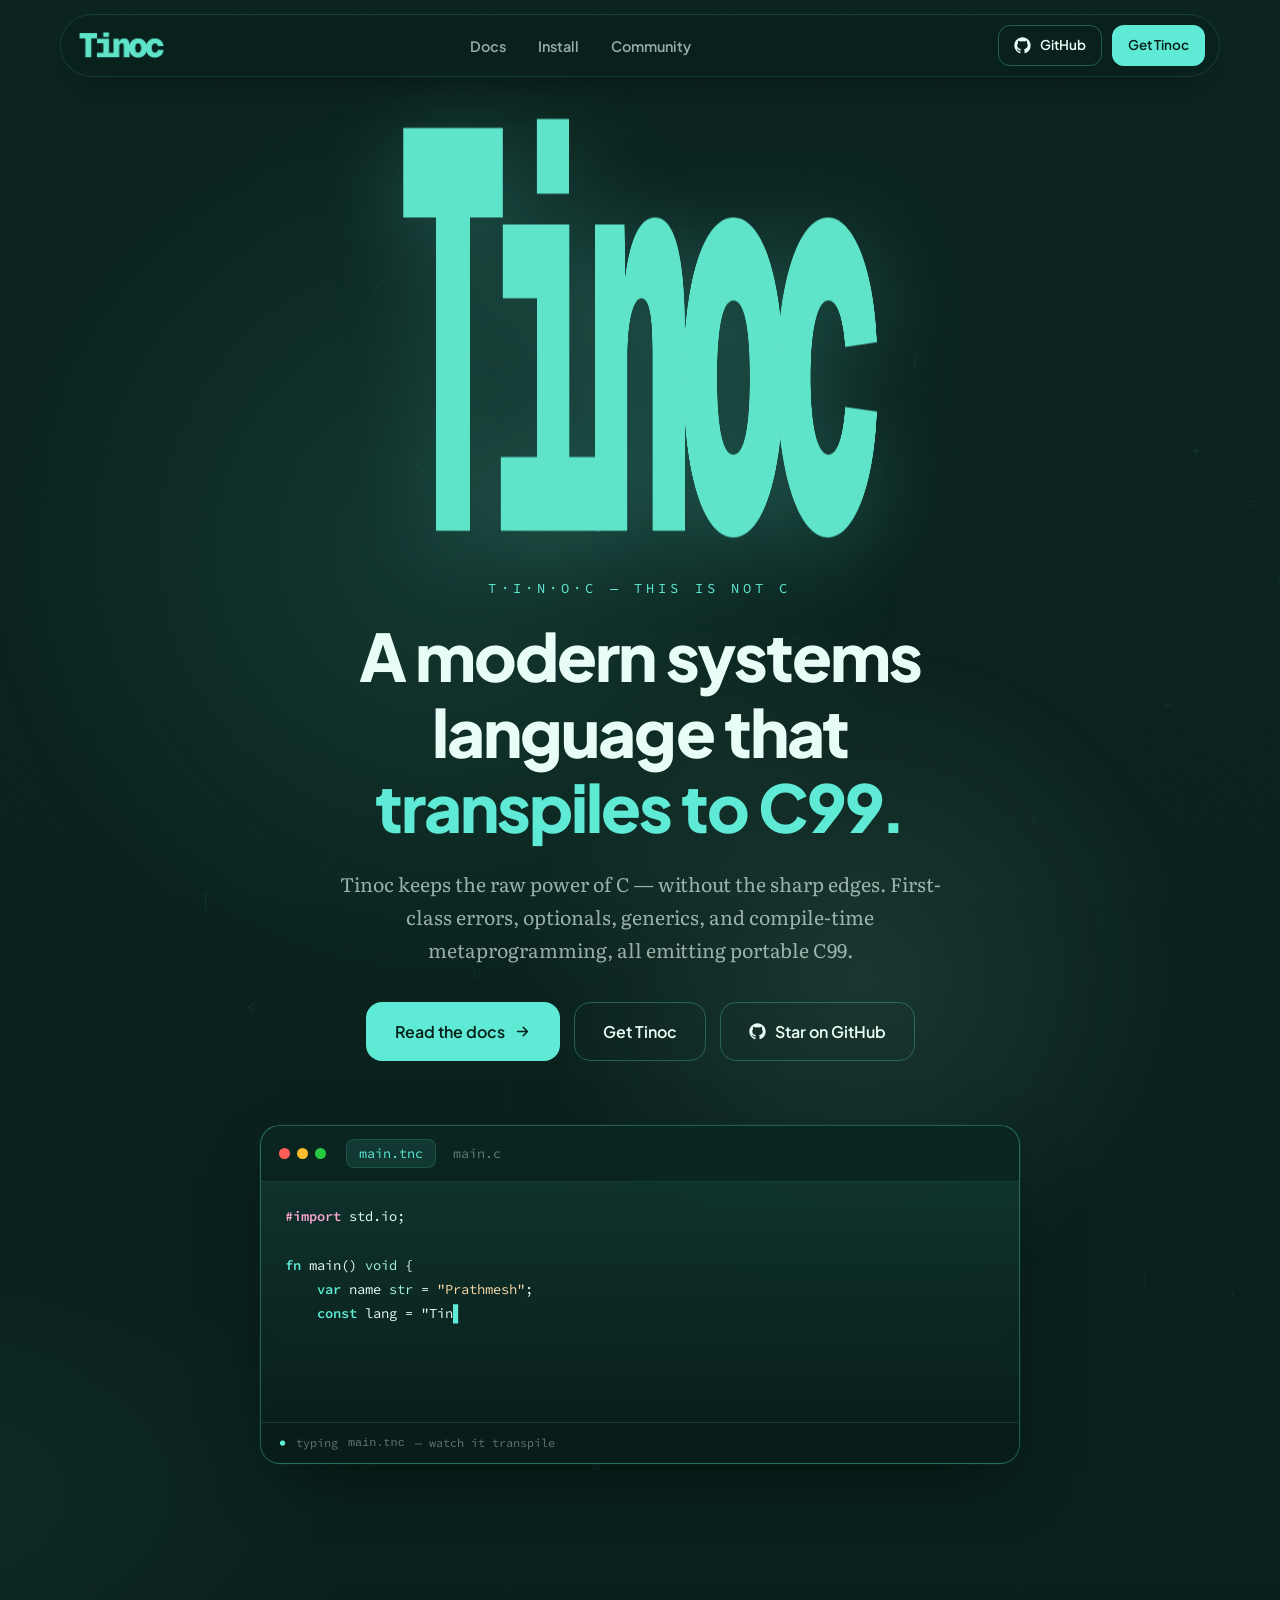
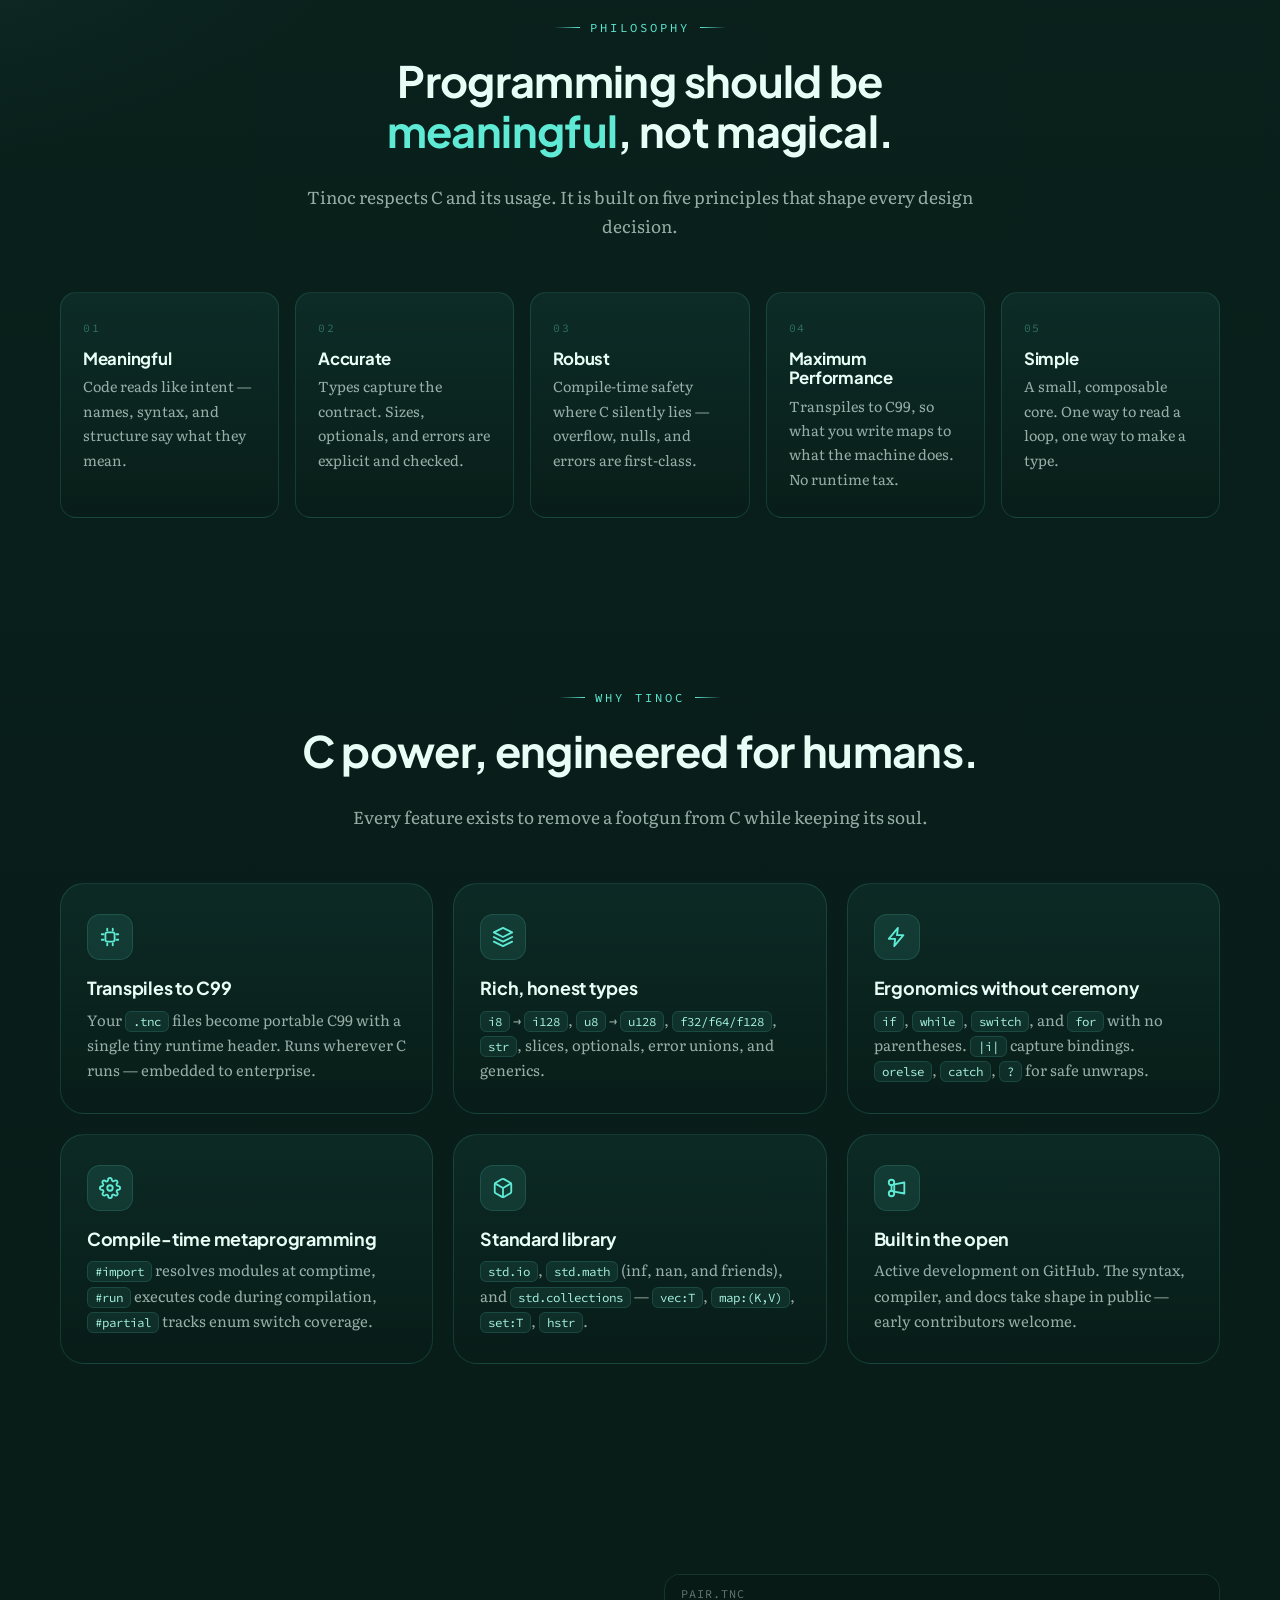
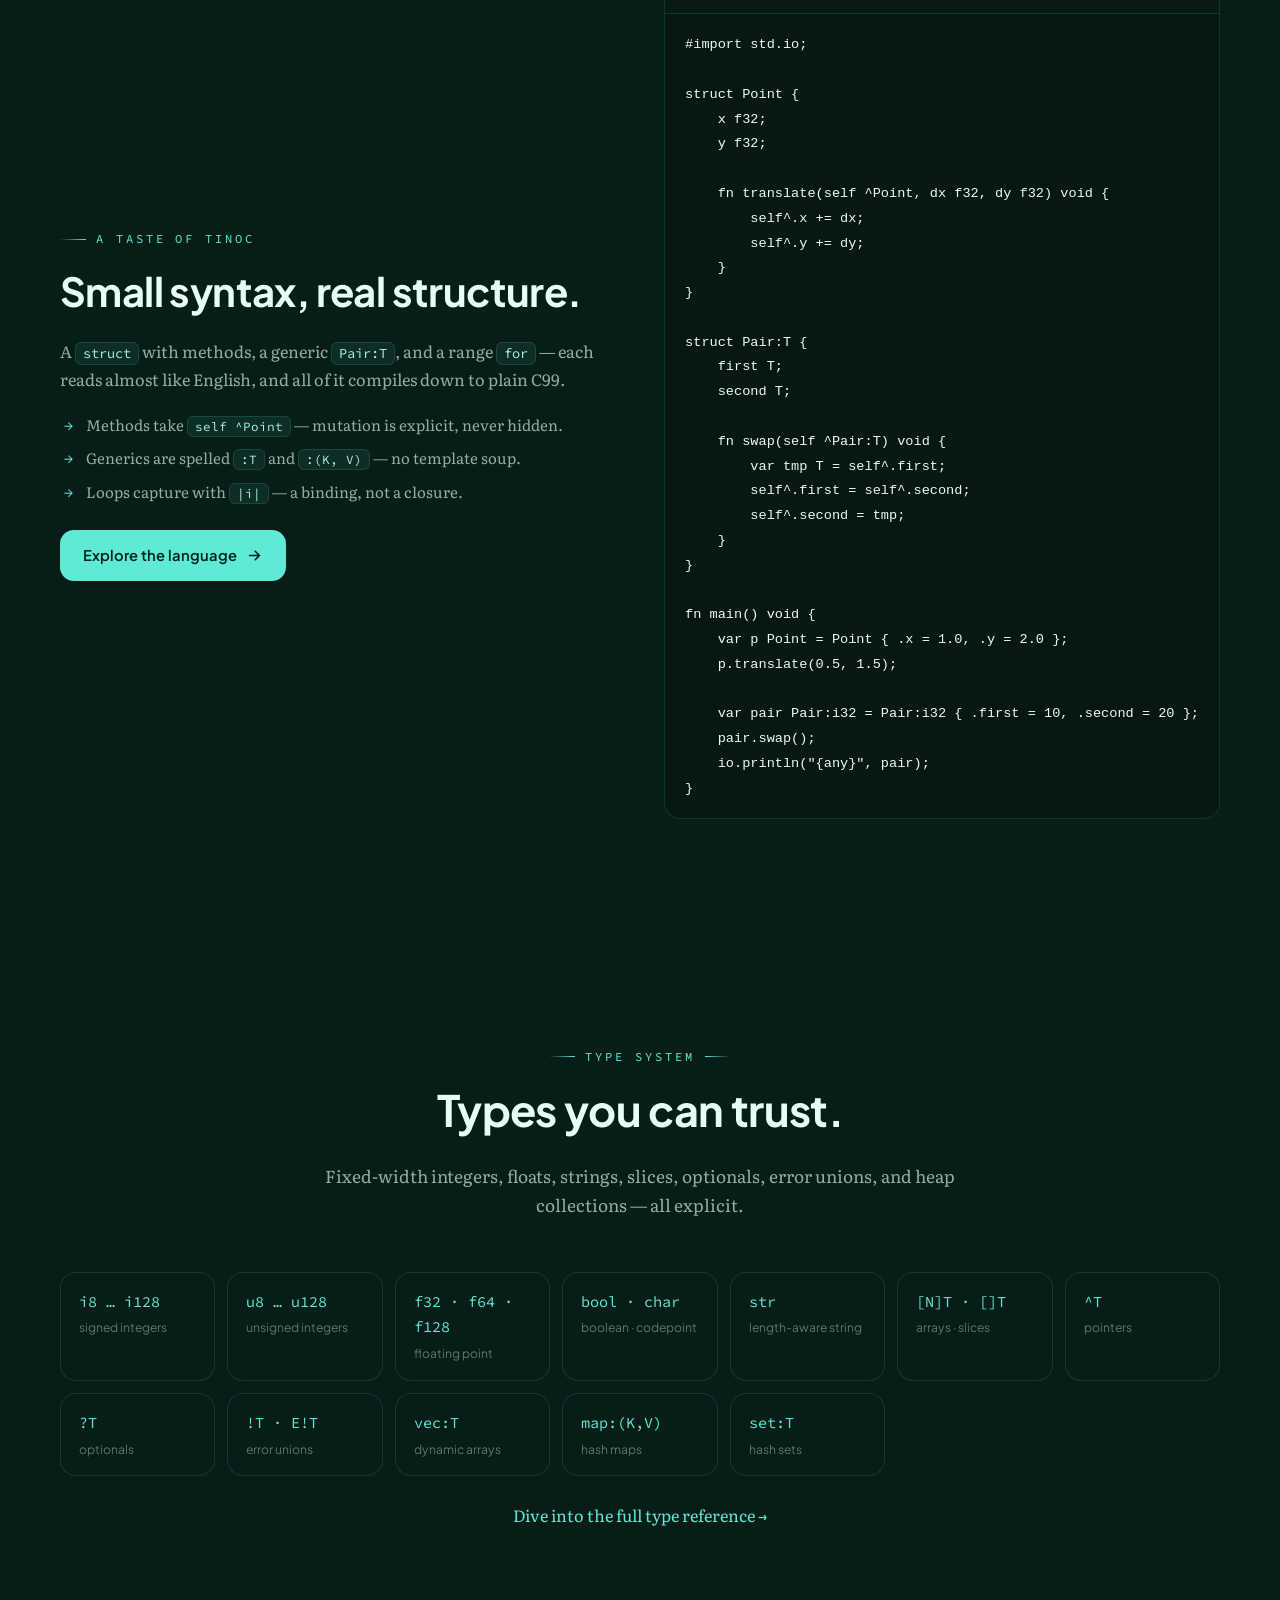
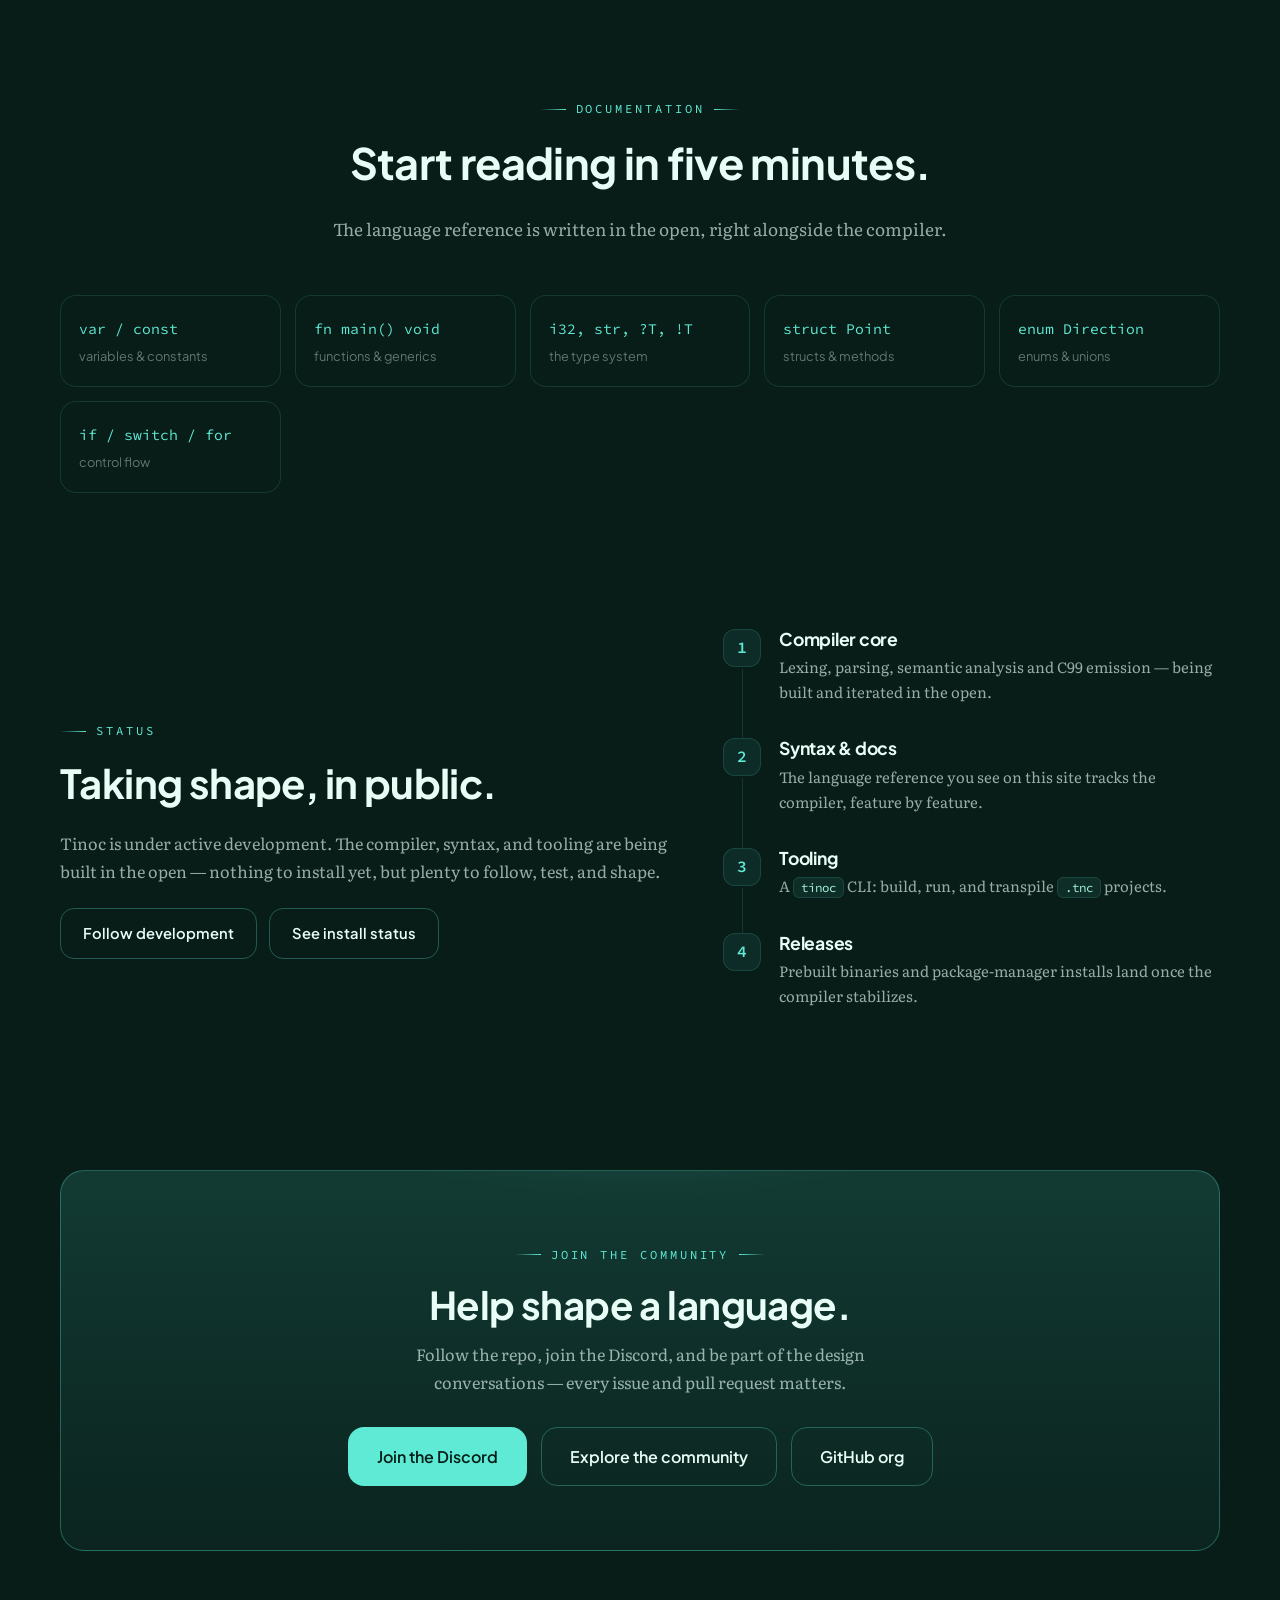
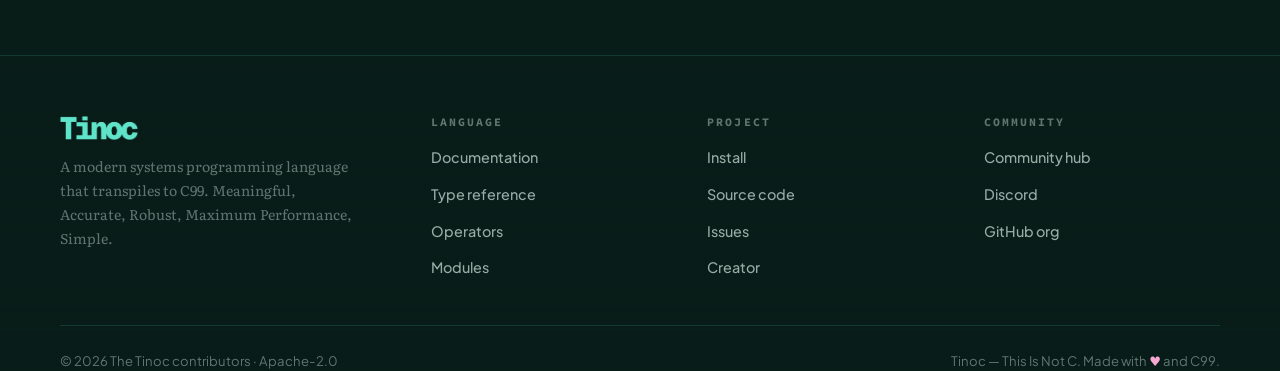
==== index.html @ 22da50ce "add: website code" ====
<!doctype html>
<html lang="en">
<head>
<meta charset="UTF-8">
<meta name="viewport" content="width=device-width, initial-scale=1, viewport-fit=cover">
<title>Tinoc — A Modern Systems Language That Transpiles to C99</title>
<meta name="description" content="Tinoc (This Is Not C) is a modern systems programming language that transpiles to C99. Meaningful, accurate, robust, maximum performance, simple.">

<meta property="og:title" content="Tinoc — This Is Not C">
<meta property="og:description" content="A modern systems programming language that transpiles to C99. Meaningful, Accurate, Robust, Maximum Performance, Simple.">
<meta property="og:type" content="website">
<meta property="og:url" content="https://tinoc-lang.vercel.app/">
<meta property="og:image" content="https://tinoc-lang.vercel.app/logo-mint.jpg">
<meta name="twitter:card" content="summary_large_image">

<link rel="icon" href="data:image/svg+xml,%3Csvg xmlns='http://www.w3.org/2000/svg' viewBox='0 0 64 64'%3E%3Crect width='64' height='64' rx='14' fill='%230d2b26'/%3E%3Ctext x='32' y='43' font-family='monospace' font-size='30' font-weight='700' text-anchor='middle' fill='%235eead4'%3ET%3C/text%3E%3C/svg%3E">

<link rel="preconnect" href="https://fonts.googleapis.com">
<link rel="preconnect" href="https://fonts.gstatic.com" crossorigin>
<link href="https://fonts.googleapis.com/css2?family=Literata:ital,opsz,wght@0,7..72,300..700;1,7..72,300..700&family=Plus+Jakarta+Sans:ital,wght@0,400..800;1,400..800&family=Source+Code+Pro:ital,wght@0,400..700;1,400..600&display=swap" rel="stylesheet">

<link rel="stylesheet" href="assets/css/style.css">
</head>
<body>

<!-- ============ NAV ============ -->
<header class="site-header">
  <nav class="nav-pill" aria-label="Primary">
    <a class="nav-brand" href="index.html" aria-label="Tinoc home">
      <img src="logo-hero-crop.png" alt="Tinoc" class="nav-logo">
    </a>
    <ul class="nav-links">
      <li><a class="nav-link" href="docs.html">Docs</a></li>
      <li><a class="nav-link" href="install.html">Install</a></li>
      <li><a class="nav-link" href="community.html">Community</a></li>
    </ul>
    <div class="nav-cta">
      <a class="btn btn-ghost btn-sm" href="https://github.com/tinoc-lang" target="_blank" rel="noopener">
        <svg viewBox="0 0 24 24" fill="currentColor" aria-hidden="true"><path d="M12 .5C5.65.5.5 5.65.5 12c0 5.08 3.29 9.39 7.86 10.91.58.11.79-.25.79-.55 0-.27-.01-1.17-.02-2.12-3.2.7-3.87-1.36-3.87-1.36-.52-1.33-1.28-1.68-1.28-1.68-1.04-.71.08-.7.08-.7 1.15.08 1.76 1.19 1.76 1.19 1.03 1.75 2.69 1.25 3.34.95.1-.74.4-1.25.72-1.54-2.55-.29-5.24-1.28-5.24-5.68 0-1.26.45-2.28 1.19-3.09-.12-.29-.52-1.46.11-3.05 0 0 .97-.31 3.17 1.18a11.1 11.1 0 0 1 5.77 0c2.2-1.49 3.17-1.18 3.17-1.18.63 1.59.23 2.76.11 3.05.74.81 1.19 1.83 1.19 3.09 0 4.41-2.69 5.38-5.26 5.66.41.36.78 1.06.78 2.14 0 1.55-.01 2.79-.01 3.17 0 .3.2.67.8.55A11.5 11.5 0 0 0 23.5 12C23.5 5.65 18.35.5 12 .5Z"/></svg>
        GitHub
      </a>
      <a class="btn btn-primary btn-sm" href="install.html">Get Tinoc</a>
      <button class="nav-toggle" aria-label="Open menu" aria-expanded="false"><span></span><span></span><span></span></button>
    </div>
  </nav>
</header>

<!-- ============ HERO ============ -->
<section class="hero">
  <canvas id="hero-canvas" class="hero-canvas" aria-hidden="true"></canvas>
  <div class="hero-inner">
    <img src="logo-hero-crop.png" alt="Tinoc — This Is Not C" class="hero-logo" width="1427" height="439">
    <p class="hero-tagline">T·I·N·O·C — This Is Not C</p>
    <h1>A modern systems language that<br><span class="accent">transpiles to C99.</span></h1>
    <p class="hero-sub">
      Tinoc keeps the raw power of C — without the sharp edges. First-class errors,
      optionals, generics, and compile-time metaprogramming, all emitting portable C99.
    </p>
    <div class="hero-actions">
      <a class="btn btn-primary btn-lg" href="docs.html">
        Read the docs
        <svg viewBox="0 0 24 24" fill="none" stroke="currentColor" stroke-width="2.2" stroke-linecap="round" stroke-linejoin="round" aria-hidden="true"><path d="M5 12h14M13 6l6 6-6 6"/></svg>
      </a>
      <a class="btn btn-ghost btn-lg" href="install.html">Get Tinoc</a>
      <a class="btn btn-ghost btn-lg" href="https://github.com/tinoc-lang/tinoc" target="_blank" rel="noopener">
        <svg viewBox="0 0 24 24" fill="currentColor" aria-hidden="true"><path d="M12 .5C5.65.5.5 5.65.5 12c0 5.08 3.29 9.39 7.86 10.91.58.11.79-.25.79-.55 0-.27-.01-1.17-.02-2.12-3.2.7-3.87-1.36-3.87-1.36-.52-1.33-1.28-1.68-1.28-1.68-1.04-.71.08-.7.08-.7 1.15.08 1.76 1.19 1.76 1.19 1.03 1.75 2.69 1.25 3.34.95.1-.74.4-1.25.72-1.54-2.55-.29-5.24-1.28-5.24-5.68 0-1.26.45-2.28 1.19-3.09-.12-.29-.52-1.46.11-3.05 0 0 .97-.31 3.17 1.18a11.1 11.1 0 0 1 5.77 0c2.2-1.49 3.17-1.18 3.17-1.18.63 1.59.23 2.76.11 3.05.74.81 1.19 1.83 1.19 3.09 0 4.41-2.69 5.38-5.26 5.66.41.36.78 1.06.78 2.14 0 1.55-.01 2.79-.01 3.17 0 .3.2.67.8.55A11.5 11.5 0 0 0 23.5 12C23.5 5.65 18.35.5 12 .5Z"/></svg>
        Star on GitHub
      </a>
    </div>

    <div class="code-window" id="demo-window">
      <div class="code-window-head">
        <span class="window-dots" aria-hidden="true"><i></i><i></i><i></i></span>
        <div class="window-tabs" role="tablist" aria-label="Demo language">
          <button class="window-tab active" id="tab-tnc" role="tab" aria-selected="true">main.tnc</button>
          <button class="window-tab" id="tab-c" role="tab" aria-selected="false">main.c</button>
        </div>
      </div>
      <div class="code-window-body">
        <pre aria-live="polite">#import std.io;

fn main() void {
    var name str = "Prathmesh";
    const lang = "Tinoc";

    io.println("{s} is creator of {s} Programming Language!", name, lang);
}</pre>
      </div>
      <div class="window-foot" id="demo-foot"><span class="ok">●</span> typing <code>main.tnc</code> — watch it transpile</div>
    </div>
  </div>
</section>

<!-- ============ PHILOSOPHY ============ -->
<section class="section section-tight">
  <div class="container">
    <div class="section-head center reveal">
      <span class="eyebrow center">Philosophy</span>
      <h2>Programming should be <em style="font-style:normal;color:var(--mint)">meaningful</em>, not magical.</h2>
      <p class="lead">Tinoc respects C and its usage. It is built on five principles that shape every design decision.</p>
    </div>
    <div class="philosophy-grid">
      <div class="phil-card reveal"><span class="num">01</span><h3>Meaningful</h3><p>Code reads like intent — names, syntax, and structure say what they mean.</p></div>
      <div class="phil-card reveal"><span class="num">02</span><h3>Accurate</h3><p>Types capture the contract. Sizes, optionals, and errors are explicit and checked.</p></div>
      <div class="phil-card reveal"><span class="num">03</span><h3>Robust</h3><p>Compile-time safety where C silently lies — overflow, nulls, and errors are first-class.</p></div>
      <div class="phil-card reveal"><span class="num">04</span><h3>Maximum Performance</h3><p>Transpiles to C99, so what you write maps to what the machine does. No runtime tax.</p></div>
      <div class="phil-card reveal"><span class="num">05</span><h3>Simple</h3><p>A small, composable core. One way to read a loop, one way to make a type.</p></div>
    </div>
  </div>
</section>

<!-- ============ FEATURES ============ -->
<section class="section" id="features">
  <div class="container">
    <div class="section-head center reveal">
      <span class="eyebrow center">Why Tinoc</span>
      <h2>C power, engineered for humans.</h2>
      <p class="lead">Every feature exists to remove a footgun from C while keeping its soul.</p>
    </div>
    <div class="feature-grid">
      <div class="feature-card reveal">
        <div class="feature-icon"><svg viewBox="0 0 24 24" fill="none" stroke="currentColor" stroke-width="2" stroke-linecap="round" stroke-linejoin="round" aria-hidden="true"><rect x="7" y="7" width="10" height="10" rx="2"/><path d="M9 3v2M15 3v2M9 19v2M15 19v2M3 9h2M3 15h2M19 9h2M19 15h2"/></svg></div>
        <h3>Transpiles to C99</h3>
        <p>Your <code class="inline">.tnc</code> files become portable C99 with a single tiny runtime header. Runs wherever C runs — embedded to enterprise.</p>
      </div>
      <div class="feature-card reveal">
        <div class="feature-icon"><svg viewBox="0 0 24 24" fill="none" stroke="currentColor" stroke-width="2" stroke-linecap="round" stroke-linejoin="round" aria-hidden="true"><path d="M12 2 2 7l10 5 10-5-10-5Z"/><path d="m2 17 10 5 10-5"/><path d="m2 12 10 5 10-5"/></svg></div>
        <h3>Rich, honest types</h3>
        <p><code class="inline">i8</code> → <code class="inline">i128</code>, <code class="inline">u8</code> → <code class="inline">u128</code>, <code class="inline">f32/f64/f128</code>, <code class="inline">str</code>, slices, optionals, error unions, and generics.</p>
      </div>
      <div class="feature-card reveal">
        <div class="feature-icon"><svg viewBox="0 0 24 24" fill="none" stroke="currentColor" stroke-width="2" stroke-linecap="round" stroke-linejoin="round" aria-hidden="true"><path d="M13 2 3 14h7l-1 8 10-12h-7l1-8Z"/></svg></div>
        <h3>Ergonomics without ceremony</h3>
        <p><code class="inline">if</code>, <code class="inline">while</code>, <code class="inline">switch</code>, and <code class="inline">for</code> with no parentheses. <code class="inline">|i|</code> capture bindings. <code class="inline">orelse</code>, <code class="inline">catch</code>, <code class="inline">?</code> for safe unwraps.</p>
      </div>
      <div class="feature-card reveal">
        <div class="feature-icon"><svg viewBox="0 0 24 24" fill="none" stroke="currentColor" stroke-width="2" stroke-linecap="round" stroke-linejoin="round" aria-hidden="true"><circle cx="12" cy="12" r="3"/><path d="M19.4 15a1.65 1.65 0 0 0 .33 1.82l.06.06a2 2 0 1 1-2.83 2.83l-.06-.06a1.65 1.65 0 0 0-1.82-.33 1.65 1.65 0 0 0-1 1.51V21a2 2 0 1 1-4 0v-.09a1.65 1.65 0 0 0-1-1.51 1.65 1.65 0 0 0-1.82.33l-.06.06a2 2 0 1 1-2.83-2.83l.06-.06a1.65 1.65 0 0 0 .33-1.82 1.65 1.65 0 0 0-1.51-1H3a2 2 0 1 1 0-4h.09a1.65 1.65 0 0 0 1.51-1 1.65 1.65 0 0 0-.33-1.82l-.06-.06a2 2 0 1 1 2.83-2.83l.06.06a1.65 1.65 0 0 0 1.82.33h0a1.65 1.65 0 0 0 1-1.51V3a2 2 0 1 1 4 0v.09a1.65 1.65 0 0 0 1 1.51h0a1.65 1.65 0 0 0 1.82-.33l.06-.06a2 2 0 1 1 2.83 2.83l-.06.06a1.65 1.65 0 0 0-.33 1.82v0a1.65 1.65 0 0 0 1.51 1H21a2 2 0 1 1 0 4h-.09a1.65 1.65 0 0 0-1.51 1Z"/></svg></div>
        <h3>Compile-time metaprogramming</h3>
        <p><code class="inline">#import</code> resolves modules at comptime, <code class="inline">#run</code> executes code during compilation, <code class="inline">#partial</code> tracks enum switch coverage.</p>
      </div>
      <div class="feature-card reveal">
        <div class="feature-icon"><svg viewBox="0 0 24 24" fill="none" stroke="currentColor" stroke-width="2" stroke-linecap="round" stroke-linejoin="round" aria-hidden="true"><path d="M21 8a2 2 0 0 0-1-1.73l-7-4a2 2 0 0 0-2 0l-7 4A2 2 0 0 0 3 8v8a2 2 0 0 0 1 1.73l7 4a2 2 0 0 0 2 0l7-4A2 2 0 0 0 21 16Z"/><path d="m3.3 7 8.7 5 8.7-5"/><path d="M12 22V12"/></svg></div>
        <h3>Standard library</h3>
        <p><code class="inline">std.io</code>, <code class="inline">std.math</code> (inf, nan, and friends), and <code class="inline">std.collections</code> — <code class="inline">vec:T</code>, <code class="inline">map:(K,V)</code>, <code class="inline">set:T</code>, <code class="inline">hstr</code>.</p>
      </div>
      <div class="feature-card reveal">
        <div class="feature-icon"><svg viewBox="0 0 24 24" fill="none" stroke="currentColor" stroke-width="2" stroke-linecap="round" stroke-linejoin="round" aria-hidden="true"><circle cx="6" cy="6" r="3"/><circle cx="6" cy="18" r="3"/><path d="M6 9v6M20 6l-11 2v8l11 2V6Z"/></svg></div>
        <h3>Built in the open</h3>
        <p>Active development on GitHub. The syntax, compiler, and docs take shape in public — early contributors welcome.</p>
      </div>
    </div>
  </div>
</section>

<!-- ============ TASTE OF TINOC ============ -->
<section class="section" id="taste">
  <div class="container">
    <div class="split">
      <div class="reveal">
        <span class="eyebrow">A taste of Tinoc</span>
        <h2 style="font-size:clamp(1.8rem,3.4vw,2.5rem)">Small syntax, real structure.</h2>
        <p class="muted">
          A <code class="inline">struct</code> with methods, a generic <code class="inline">Pair:T</code>,
          and a range <code class="inline">for</code> — each reads almost like English, and all of it
          compiles down to plain C99.
        </p>
        <ul class="note-list">
          <li>Methods take <code class="inline">self ^Point</code> — mutation is explicit, never hidden.</li>
          <li>Generics are spelled <code class="inline">:T</code> and <code class="inline">:(K, V)</code> — no template soup.</li>
          <li>Loops capture with <code class="inline">|i|</code> — a binding, not a closure.</li>
        </ul>
        <div style="margin-top:26px">
          <a class="btn btn-primary" href="docs.html">Explore the language
            <svg viewBox="0 0 24 24" fill="none" stroke="currentColor" stroke-width="2.2" stroke-linecap="round" stroke-linejoin="round" aria-hidden="true"><path d="M5 12h14M13 6l6 6-6 6"/></svg>
          </a>
        </div>
      </div>
      <div class="reveal">
        <div class="code-block">
          <div class="code-block-head"><span>pair.tnc</span></div>
          <pre><code class="lang-tnc">#import std.io;

struct Point {
    x f32;
    y f32;

    fn translate(self ^Point, dx f32, dy f32) void {
        self^.x += dx;
        self^.y += dy;
    }
}

struct Pair:T {
    first T;
    second T;

    fn swap(self ^Pair:T) void {
        var tmp T = self^.first;
        self^.first = self^.second;
        self^.second = tmp;
    }
}

fn main() void {
    var p Point = Point { .x = 1.0, .y = 2.0 };
    p.translate(0.5, 1.5);

    var pair Pair:i32 = Pair:i32 { .first = 10, .second = 20 };
    pair.swap();
    io.println("{any}", pair);
}</code></pre>
        </div>
      </div>
    </div>
  </div>
</section>

<!-- ============ TYPE SHOWCASE ============ -->
<section class="section" id="types">
  <div class="container">
    <div class="section-head center reveal">
      <span class="eyebrow center">Type system</span>
      <h2>Types you can trust.</h2>
      <p class="lead">Fixed-width integers, floats, strings, slices, optionals, error unions, and heap collections — all explicit.</p>
    </div>
    <div class="type-grid reveal">
      <div class="type-chip"><code>i8 … i128</code><span>signed integers</span></div>
      <div class="type-chip"><code>u8 … u128</code><span>unsigned integers</span></div>
      <div class="type-chip"><code>f32 · f64 · f128</code><span>floating point</span></div>
      <div class="type-chip"><code>bool · char</code><span>boolean · codepoint</span></div>
      <div class="type-chip"><code>str</code><span>length-aware string</span></div>
      <div class="type-chip"><code>[N]T · []T</code><span>arrays · slices</span></div>
      <div class="type-chip"><code>^T</code><span>pointers</span></div>
      <div class="type-chip"><code>?T</code><span>optionals</span></div>
      <div class="type-chip"><code>!T · E!T</code><span>error unions</span></div>
      <div class="type-chip"><code>vec:T</code><span>dynamic arrays</span></div>
      <div class="type-chip"><code>map:(K,V)</code><span>hash maps</span></div>
      <div class="type-chip"><code>set:T</code><span>hash sets</span></div>
    </div>
    <p class="center muted reveal" style="margin-top:26px">
      <a href="docs.html#types">Dive into the full type reference →</a>
    </p>
  </div>
</section>

<!-- ============ DOCS TEASER ============ -->
<section class="section section-tight" id="docs-teaser">
  <div class="container">
    <div class="section-head center reveal">
      <span class="eyebrow center">Documentation</span>
      <h2>Start reading in five minutes.</h2>
      <p class="lead">The language reference is written in the open, right alongside the compiler.</p>
    </div>
    <div class="toc-cards">
      <a class="toc-card reveal" href="docs.html#variables">
        <code>var / const</code><span>variables &amp; constants</span>
      </a>
      <a class="toc-card reveal" href="docs.html#functions">
        <code>fn main() void</code><span>functions &amp; generics</span>
      </a>
      <a class="toc-card reveal" href="docs.html#types">
        <code>i32, str, ?T, !T</code><span>the type system</span>
      </a>
      <a class="toc-card reveal" href="docs.html#structs">
        <code>struct Point</code><span>structs &amp; methods</span>
      </a>
      <a class="toc-card reveal" href="docs.html#enums">
        <code>enum Direction</code><span>enums &amp; unions</span>
      </a>
      <a class="toc-card reveal" href="docs.html#control-flow">
        <code>if / switch / for</code><span>control flow</span>
      </a>
    </div>
  </div>
</section>

<!-- ============ ROADMAP ============ -->
<section class="section section-tight" id="roadmap">
  <div class="container">
    <div class="split">
      <div class="reveal">
        <span class="eyebrow">Status</span>
        <h2 style="font-size:clamp(1.8rem,3.4vw,2.5rem)">Taking shape, in public.</h2>
        <p class="muted">
          Tinoc is under active development. The compiler, syntax, and tooling are being
          built in the open — nothing to install yet, but plenty to follow, test, and shape.
        </p>
        <div style="display:flex;gap:12px;flex-wrap:wrap;margin-top:22px">
          <a class="btn btn-ghost" href="https://github.com/tinoc-lang/tinoc" target="_blank" rel="noopener">Follow development</a>
          <a class="btn btn-ghost" href="install.html">See install status</a>
        </div>
      </div>
      <div class="reveal">
        <ol class="steps">
          <li>
            <h3>Compiler core</h3>
            <p>Lexing, parsing, semantic analysis and C99 emission — being built and iterated in the open.</p>
          </li>
          <li>
            <h3>Syntax &amp; docs</h3>
            <p>The language reference you see on this site tracks the compiler, feature by feature.</p>
          </li>
          <li>
            <h3>Tooling</h3>
            <p>A <code class="inline">tinoc</code> CLI: build, run, and transpile <code class="inline">.tnc</code> projects.</p>
          </li>
          <li>
            <h3>Releases</h3>
            <p>Prebuilt binaries and package-manager installs land once the compiler stabilizes.</p>
          </li>
        </ol>
      </div>
    </div>
  </div>
</section>

<!-- ============ COMMUNITY CTA ============ -->
<section class="section section-tight">
  <div class="container">
    <div class="cta-band reveal">
      <span class="eyebrow center">Join the community</span>
      <h2>Help shape a language.</h2>
      <p>Follow the repo, join the Discord, and be part of the design conversations — every issue and pull request matters.</p>
      <div class="cta-actions">
        <a class="btn btn-primary btn-lg" href="https://discord.gg/pzRamyjPUQ" target="_blank" rel="noopener">
          Join the Discord
        </a>
        <a class="btn btn-ghost btn-lg" href="community.html">Explore the community</a>
        <a class="btn btn-ghost btn-lg" href="https://github.com/tinoc-lang" target="_blank" rel="noopener">GitHub org</a>
      </div>
    </div>
  </div>
</section>

<!-- ============ FOOTER ============ -->
<footer class="site-footer">
  <div class="container">
    <div class="footer-grid">
      <div class="footer-brand">
        <img src="logo-hero-crop.png" alt="Tinoc" class="nav-logo">
        <p>A modern systems programming language that transpiles to C99. Meaningful, Accurate, Robust, Maximum Performance, Simple.</p>
      </div>
      <div class="footer-col">
        <h4>Language</h4>
        <ul>
          <li><a href="docs.html">Documentation</a></li>
          <li><a href="docs.html#types">Type reference</a></li>
          <li><a href="docs.html#operators">Operators</a></li>
          <li><a href="docs.html#modules">Modules</a></li>
        </ul>
      </div>
      <div class="footer-col">
        <h4>Project</h4>
        <ul>
          <li><a href="install.html">Install</a></li>
          <li><a href="https://github.com/tinoc-lang/tinoc" target="_blank" rel="noopener">Source code</a></li>
          <li><a href="https://github.com/tinoc-lang/tinoc/issues" target="_blank" rel="noopener">Issues</a></li>
          <li><a href="https://github.com/pbarot2009" target="_blank" rel="noopener">Creator</a></li>
        </ul>
      </div>
      <div class="footer-col">
        <h4>Community</h4>
        <ul>
          <li><a href="community.html">Community hub</a></li>
          <li><a href="https://discord.gg/pzRamyjPUQ" target="_blank" rel="noopener">Discord</a></li>
          <li><a href="https://github.com/tinoc-lang" target="_blank" rel="noopener">GitHub org</a></li>
        </ul>
      </div>
    </div>
    <div class="footer-bottom">
      <span>© <span data-year>2026</span> The Tinoc contributors · Apache-2.0</span>
      <span>Tinoc — This Is Not C. Made with <span class="heart">♥</span> and C99.</span>
    </div>
  </div>
</footer>

<script src="assets/js/main.js"></script>
<script src="assets/js/landing.js"></script>
</body>
</html>
---- assets/css/style.css ----
/* ============================================================
   TINOC — design system
   A modern systems programming language that transpiles to C99.
   Brand: mint on deep pine. Fonts: Plus Jakarta Sans (display),
   Literata (body), Source Code Pro (code).
   ============================================================ */

/* ---------- Tokens ---------- */
:root {
  /* surfaces */
  --bg-0: #081c18;
  --bg-1: #0b241f;
  --bg-2: #0d2b26;
  --bg-3: #123a33;
  --bg-glass: rgba(10, 32, 28, 0.72);

  /* brand */
  --mint: #5eead4;
  --mint-bright: #7ff2df;
  --mint-soft: #a7f3e0;
  --mint-dim: #2f6f63;
  --mint-deep: #1e5348;

  /* ink */
  --ink: #e8fdf5;
  --ink-dim: rgba(232, 253, 245, 0.64);
  --ink-faint: rgba(232, 253, 245, 0.4);
  --ink-ghost: rgba(232, 253, 245, 0.22);

  /* lines */
  --line: rgba(94, 234, 212, 0.14);
  --line-strong: rgba(94, 234, 212, 0.3);

  /* warm accents (syntax + flair) */
  --warm: #fcd9a8;
  --peach: #fbbf77;
  --rose: #f9a8d4;

  /* type */
  --font-display: "Plus Jakarta Sans", ui-sans-serif, system-ui, sans-serif;
  --font-body: "Literata", Georgia, "Times New Roman", serif;
  --font-mono: "Source Code Pro", ui-monospace, SFMono-Regular, Menlo, monospace;

  /* misc */
  --radius-sm: 10px;
  --radius: 16px;
  --radius-lg: 24px;
  --radius-pill: 999px;
  --shadow-lg: 0 24px 60px -20px rgba(0, 0, 0, 0.55);
  --glow-mint: 0 10px 34px -8px rgba(94, 234, 212, 0.45);
  --nav-h: 68px;
  --container: 1160px;
}

/* ---------- Reset ---------- */
*, *::before, *::after { box-sizing: border-box; }

html {
  scroll-behavior: smooth;
  scroll-padding-top: calc(var(--nav-h) + 24px);
  -webkit-text-size-adjust: 100%;
}

body {
  margin: 0;
  min-height: 100vh;
  background:
    radial-gradient(1100px 520px at 78% -8%, rgba(94, 234, 212, 0.09), transparent 60%),
    radial-gradient(900px 480px at -10% 22%, rgba(47, 111, 99, 0.16), transparent 55%),
    linear-gradient(180deg, var(--bg-1), var(--bg-0) 46%);
  color: var(--ink);
  font-family: var(--font-body);
  font-size: 1.02rem;
  line-height: 1.7;
  -webkit-font-smoothing: antialiased;
  overflow-x: hidden;
}

/* subtle film grain */
body::before {
  content: "";
  position: fixed;
  inset: 0;
  z-index: 1;
  pointer-events: none;
  opacity: 0.035;
  mix-blend-mode: overlay;
  background-image: url("data:image/svg+xml,%3Csvg xmlns='http://www.w3.org/2000/svg' width='120' height='120'%3E%3Cfilter id='n'%3E%3CfeTurbulence type='fractalNoise' baseFrequency='0.9' numOctaves='2' stitchTiles='stitch'/%3E%3C/filter%3E%3Crect width='100%25' height='100%25' filter='url(%23n)'/%3E%3C/svg%3E");
}

::selection { background: rgba(94, 234, 212, 0.28); color: var(--ink); }

img { max-width: 100%; display: block; }

a { color: var(--mint); text-decoration: none; transition: color 0.16s ease; }
a:hover { color: var(--mint-bright); }

h1, h2, h3, h4 {
  font-family: var(--font-display);
  font-weight: 700;
  line-height: 1.15;
  letter-spacing: -0.015em;
  margin: 0 0 0.6em;
  color: var(--ink);
}

p { margin: 0 0 1.1em; }
p:last-child { margin-bottom: 0; }

:focus-visible {
  outline: 2px solid var(--mint);
  outline-offset: 3px;
  border-radius: 6px;
}

.container {
  width: min(var(--container), 92vw);
  margin-inline: auto;
}

.sr-only {
  position: absolute; width: 1px; height: 1px;
  clip-path: inset(50%); overflow: hidden; white-space: nowrap;
}

/* ---------- Header / nav ---------- */
.site-header {
  position: fixed;
  top: 0; left: 0; right: 0;
  z-index: 60;
  padding: 14px 0 0;
}

.nav-pill {
  width: min(var(--container), 92vw);
  margin-inline: auto;
  display: flex;
  align-items: center;
  gap: 18px;
  padding: 10px 14px 10px 18px;
  border-radius: var(--radius-pill);
  background: var(--bg-glass);
  border: 1px solid var(--line);
  backdrop-filter: blur(18px) saturate(140%);
  -webkit-backdrop-filter: blur(18px) saturate(140%);
  box-shadow: 0 14px 40px -18px rgba(0, 0, 0, 0.6);
  transition: border-color 0.25s ease, box-shadow 0.25s ease;
}

.nav-pill.scrolled {
  border-color: var(--line-strong);
  box-shadow: 0 18px 44px -16px rgba(0, 0, 0, 0.7), 0 0 0 1px rgba(94, 234, 212, 0.05);
}

.nav-brand { display: flex; align-items: center; }
.nav-logo { height: 26px; width: auto; }

.nav-links {
  display: flex;
  align-items: center;
  gap: 4px;
  margin: 0 auto;
  padding: 0;
  list-style: none;
}

.nav-link {
  font-family: var(--font-display);
  font-size: 0.9rem;
  font-weight: 600;
  color: var(--ink-dim);
  padding: 8px 14px;
  border-radius: var(--radius-pill);
  transition: color 0.16s ease, background 0.16s ease;
}
.nav-link:hover { color: var(--ink); background: rgba(94, 234, 212, 0.08); }
.nav-link.active { color: var(--mint); background: rgba(94, 234, 212, 0.1); }

.nav-cta { display: flex; align-items: center; gap: 10px; }

.nav-toggle {
  display: none;
  flex-direction: column;
  gap: 5px;
  background: none;
  border: 0;
  padding: 8px;
  cursor: pointer;
}
.nav-toggle span {
  width: 20px; height: 2px;
  background: var(--ink);
  border-radius: 2px;
  transition: transform 0.22s ease, opacity 0.22s ease;
}
.nav-toggle[aria-expanded="true"] span:nth-child(1) { transform: translateY(7px) rotate(45deg); }
.nav-toggle[aria-expanded="true"] span:nth-child(2) { opacity: 0; }
.nav-toggle[aria-expanded="true"] span:nth-child(3) { transform: translateY(-7px) rotate(-45deg); }

/* ---------- Buttons ---------- */
.btn {
  display: inline-flex;
  align-items: center;
  justify-content: center;
  gap: 9px;
  font-family: var(--font-display);
  font-weight: 600;
  font-size: 0.92rem;
  padding: 12px 22px;
  border-radius: 14px;
  border: 1px solid transparent;
  cursor: pointer;
  white-space: nowrap;
  transition: transform 0.18s ease, box-shadow 0.18s ease, background 0.18s ease, border-color 0.18s ease, color 0.18s ease;
}
.btn svg { width: 17px; height: 17px; }
.btn:active { transform: translateY(0) scale(0.98); }

.btn-primary {
  background: var(--mint);
  color: #062019;
}
.btn-primary:hover {
  background: var(--mint-bright);
  color: #062019;
  transform: translateY(-2px);
  box-shadow: var(--glow-mint);
}

.btn-ghost {
  border-color: var(--line-strong);
  color: var(--ink);
  background: transparent;
}
.btn-ghost:hover {
  transform: translateY(-2px);
  border-color: rgba(94, 234, 212, 0.6);
  background: rgba(94, 234, 212, 0.08);
  color: var(--ink);
}

.btn-sm { padding: 8px 15px; font-size: 0.84rem; border-radius: 12px; }
.btn-lg { padding: 15px 28px; font-size: 1rem; border-radius: 16px; }

/* ---------- Sections / headers ---------- */
.section { padding: 96px 0; position: relative; }
.section-tight { padding: 64px 0; }

.eyebrow {
  display: inline-flex;
  align-items: center;
  gap: 10px;
  font-family: var(--font-mono);
  font-size: 0.76rem;
  letter-spacing: 0.24em;
  text-transform: uppercase;
  color: var(--mint);
  margin-bottom: 18px;
}
.eyebrow::before {
  content: "";
  width: 26px; height: 1px;
  background: linear-gradient(90deg, transparent, var(--mint));
}
.eyebrow.center { justify-content: center; }
.eyebrow.center::after {
  content: "";
  width: 26px; height: 1px;
  background: linear-gradient(90deg, var(--mint), transparent);
}

.section-head {
  max-width: 720px;
  margin-bottom: 52px;
}
.section-head.center { margin-inline: auto; text-align: center; }
.section-head h2 { font-size: clamp(1.9rem, 3.6vw, 2.7rem); }
.section-head .lead { color: var(--ink-dim); font-size: 1.08rem; margin-top: 6px; }

/* ---------- Reveal on scroll ---------- */
.reveal {
  opacity: 0;
  transform: translateY(22px);
  transition: opacity 0.7s ease, transform 0.7s cubic-bezier(0.2, 0.7, 0.2, 1);
}
.reveal.visible { opacity: 1; transform: none; }
@media (prefers-reduced-motion: reduce) {
  .reveal { opacity: 1; transform: none; transition: none; }
}

/* ---------- Hero (landing) ---------- */
.hero {
  position: relative;
  min-height: 100svh;
  display: flex;
  align-items: center;
  justify-content: center;
  padding: calc(var(--nav-h) + 40px) 0 80px;
  overflow: hidden;
}
.hero-canvas {
  position: absolute;
  inset: 0;
  width: 100%; height: 100%;
  display: block;
}
.hero-inner {
  position: relative;
  z-index: 2;
  text-align: center;
  width: min(820px, 92vw);
}
.hero-logo {
  width: min(480px, 84vw);
  margin: 0 auto 30px;
  filter: drop-shadow(0 14px 44px rgba(94, 234, 212, 0.22));
  animation: floaty 7s ease-in-out infinite;
}
@keyframes floaty {
  0%, 100% { transform: translateY(0); }
  50% { transform: translateY(-9px); }
}
.hero-tagline {
  font-family: var(--font-mono);
  font-size: clamp(0.72rem, 1.6vw, 0.86rem);
  letter-spacing: 0.3em;
  text-transform: uppercase;
  color: var(--mint);
  margin: 0 0 18px;
}
.hero h1 {
  font-size: clamp(2.4rem, 6vw, 4.1rem);
  font-weight: 800;
  letter-spacing: -0.03em;
  margin-bottom: 22px;
}
.hero h1 .accent { color: var(--mint); }
.hero-sub {
  font-size: clamp(1.02rem, 2.2vw, 1.22rem);
  color: var(--ink-dim);
  max-width: 620px;
  margin: 0 auto 36px;
}
.hero-actions {
  display: flex;
  flex-wrap: wrap;
  gap: 14px;
  justify-content: center;
  margin-bottom: 64px;
}

/* hero code window */
.code-window {
  position: relative;
  text-align: left;
  width: min(760px, 94vw);
  margin: 0 auto;
  border-radius: 20px;
  border: 1px solid var(--line-strong);
  background: linear-gradient(180deg, rgba(18, 58, 51, 0.85), rgba(8, 28, 24, 0.92));
  box-shadow: var(--shadow-lg), 0 0 0 1px rgba(94, 234, 212, 0.05);
  overflow: hidden;
  backdrop-filter: blur(8px);
}
.code-window-head {
  display: flex;
  align-items: center;
  gap: 10px;
  padding: 13px 18px;
  border-bottom: 1px solid var(--line);
  background: rgba(8, 28, 24, 0.6);
}
.window-dots { display: flex; gap: 7px; }
.window-dots i { width: 11px; height: 11px; border-radius: 50%; }
.window-dots i:nth-child(1) { background: #ff5f57; }
.window-dots i:nth-child(2) { background: #febc2e; }
.window-dots i:nth-child(3) { background: #28c840; }
.window-tabs {
  display: flex;
  gap: 4px;
  margin-left: 10px;
  font-family: var(--font-mono);
  font-size: 0.78rem;
}
.window-tab {
  padding: 5px 12px;
  border-radius: 8px;
  color: var(--ink-faint);
  cursor: pointer;
  transition: color 0.16s ease, background 0.16s ease;
  border: 1px solid transparent;
  background: none;
  font-family: inherit;
}
.window-tab:hover { color: var(--ink); }
.window-tab.active {
  color: var(--mint);
  background: rgba(94, 234, 212, 0.1);
  border-color: var(--line);
}
.code-window-body { padding: 0; }
.code-window pre {
  margin: 0;
  padding: 22px 24px 26px;
  overflow-x: auto;
  font-family: var(--font-mono);
  font-size: 0.86rem;
  line-height: 1.75;
  color: var(--ink);
  min-height: 240px;
}
.cursor-blink::after {
  content: "▋";
  color: var(--mint);
  animation: blink 1s steps(1) infinite;
}
@keyframes blink { 50% { opacity: 0; } }

.window-foot {
  display: flex;
  align-items: center;
  gap: 10px;
  padding: 10px 18px;
  border-top: 1px solid var(--line);
  font-family: var(--font-mono);
  font-size: 0.74rem;
  color: var(--ink-faint);
  background: rgba(8, 28, 24, 0.5);
}
.window-foot .ok { color: var(--mint); }

/* ---------- Philosophy strip ---------- */
.philosophy-grid {
  display: grid;
  grid-template-columns: repeat(auto-fit, minmax(185px, 1fr));
  gap: 16px;
}
.phil-card {
  border: 1px solid var(--line);
  border-radius: var(--radius);
  background: linear-gradient(180deg, rgba(18, 58, 51, 0.5), rgba(8, 28, 24, 0.4));
  padding: 26px 22px;
  transition: transform 0.2s ease, border-color 0.2s ease, background 0.2s ease;
}
.phil-card:hover {
  transform: translateY(-4px);
  border-color: var(--line-strong);
  background: linear-gradient(180deg, rgba(18, 58, 51, 0.75), rgba(8, 28, 24, 0.5));
}
.phil-card .num {
  font-family: var(--font-mono);
  font-size: 0.72rem;
  color: var(--mint-dim);
  letter-spacing: 0.14em;
  display: block;
  margin-bottom: 10px;
}
.phil-card h3 { font-size: 1.05rem; margin-bottom: 6px; }
.phil-card p { font-size: 0.9rem; color: var(--ink-dim); margin: 0; }

/* ---------- Feature cards ---------- */
.feature-grid {
  display: grid;
  grid-template-columns: repeat(auto-fit, minmax(280px, 1fr));
  gap: 20px;
}
.feature-card {
  position: relative;
  border: 1px solid var(--line);
  border-radius: var(--radius-lg);
  background: linear-gradient(180deg, rgba(18, 58, 51, 0.45), rgba(8, 28, 24, 0.35));
  padding: 30px 26px;
  transition: transform 0.22s ease, border-color 0.22s ease, box-shadow 0.22s ease;
  overflow: hidden;
}
.feature-card::after {
  content: "";
  position: absolute;
  inset: 0;
  background: radial-gradient(320px 160px at 20% 0%, rgba(94, 234, 212, 0.09), transparent 70%);
  opacity: 0;
  transition: opacity 0.25s ease;
}
.feature-card:hover {
  transform: translateY(-5px);
  border-color: var(--line-strong);
  box-shadow: 0 22px 50px -24px rgba(0, 0, 0, 0.65);
}
.feature-card:hover::after { opacity: 1; }
.feature-card > * { position: relative; z-index: 1; }
.feature-icon {
  width: 46px; height: 46px;
  display: flex;
  align-items: center;
  justify-content: center;
  border-radius: 13px;
  background: rgba(94, 234, 212, 0.1);
  border: 1px solid var(--line);
  color: var(--mint);
  margin-bottom: 18px;
}
.feature-icon svg { width: 22px; height: 22px; }
.feature-card h3 { font-size: 1.12rem; margin-bottom: 8px; }
.feature-card p { font-size: 0.93rem; color: var(--ink-dim); margin: 0; }

/* ---------- Code blocks (docs & generic) ---------- */
.code-block {
  position: relative;
  border-radius: var(--radius);
  border: 1px solid var(--line);
  background: rgba(6, 22, 19, 0.75);
  margin: 18px 0 26px;
  overflow: hidden;
}
.code-block-head {
  display: flex;
  align-items: center;
  justify-content: space-between;
  gap: 12px;
  padding: 9px 16px;
  border-bottom: 1px solid var(--line);
  background: rgba(8, 28, 24, 0.7);
  font-family: var(--font-mono);
  font-size: 0.74rem;
  letter-spacing: 0.08em;
  text-transform: uppercase;
  color: var(--ink-faint);
}
.code-block pre {
  margin: 0;
  padding: 18px 20px;
  overflow-x: auto;
  font-family: var(--font-mono);
  font-size: 0.85rem;
  line-height: 1.75;
  color: var(--ink);
  tab-size: 4;
}
.copy-btn {
  display: inline-flex;
  align-items: center;
  gap: 7px;
  font-family: var(--font-display);
  font-size: 0.76rem;
  font-weight: 600;
  color: var(--ink-dim);
  background: rgba(94, 234, 212, 0.07);
  border: 1px solid var(--line);
  border-radius: 8px;
  padding: 5px 11px;
  cursor: pointer;
  transition: color 0.16s ease, background 0.16s ease, border-color 0.16s ease;
}
.copy-btn:hover { color: var(--ink); border-color: var(--line-strong); }
.copy-btn.copied { color: var(--mint); border-color: var(--mint-dim); }
.copy-btn svg { width: 13px; height: 13px; }

/* Tinoc syntax colors */
.tok-kw { color: var(--mint); font-weight: 600; }
.tok-type { color: var(--mint-soft); }
.tok-str { color: var(--warm); }
.tok-num { color: var(--peach); }
.tok-cmt { color: var(--ink-ghost); font-style: italic; }
.tok-pre { color: var(--rose); font-weight: 600; }
.tok-fn { color: var(--ink); }
.tok-op { color: var(--mint-dim); }

/* ---------- Tables ---------- */
.table-wrap {
  overflow-x: auto;
  border: 1px solid var(--line);
  border-radius: var(--radius);
  margin: 18px 0 26px;
}
table.docs-table {
  width: 100%;
  border-collapse: collapse;
  font-size: 0.9rem;
  background: rgba(6, 22, 19, 0.4);
}
.docs-table th {
  font-family: var(--font-display);
  font-size: 0.78rem;
  text-transform: uppercase;
  letter-spacing: 0.1em;
  color: var(--mint);
  text-align: left;
  padding: 13px 18px;
  border-bottom: 1px solid var(--line-strong);
  background: rgba(8, 28, 24, 0.8);
  white-space: nowrap;
}
.docs-table td {
  padding: 12px 18px;
  border-bottom: 1px solid var(--line);
  color: var(--ink-dim);
  vertical-align: top;
}
.docs-table tr:last-child td { border-bottom: 0; }
.docs-table tbody tr { transition: background 0.14s ease; }
.docs-table tbody tr:hover { background: rgba(94, 234, 212, 0.045); }
.docs-table code {
  font-family: var(--font-mono);
  font-size: 0.82rem;
  color: var(--mint-soft);
  background: rgba(94, 234, 212, 0.08);
  padding: 2px 7px;
  border-radius: 6px;
  white-space: nowrap;
}

/* ---------- Inline code & callouts ---------- */
code.inline {
  font-family: var(--font-mono);
  font-size: 0.84em;
  color: var(--mint-soft);
  background: rgba(94, 234, 212, 0.08);
  border: 1px solid var(--line);
  padding: 2px 7px;
  border-radius: 6px;
}

.callout {
  border: 1px solid var(--line);
  border-left: 3px solid var(--mint);
  border-radius: var(--radius);
  background: rgba(94, 234, 212, 0.05);
  padding: 18px 22px;
  margin: 20px 0;
  font-size: 0.94rem;
  color: var(--ink-dim);
}
.callout strong { color: var(--ink); }
.callout.warn { border-left-color: var(--peach); background: rgba(251, 191, 119, 0.06); }
.callout.warn strong { color: var(--warm); }

.note-list { margin: 0; padding-left: 4px; list-style: none; }
.note-list li {
  position: relative;
  padding-left: 22px;
  margin-bottom: 8px;
  color: var(--ink-dim);
  font-size: 0.94rem;
}
.note-list li::before {
  content: "→";
  position: absolute;
  left: 0;
  color: var(--mint);
  font-family: var(--font-mono);
}

/* ---------- CTA band ---------- */
.cta-band {
  position: relative;
  border-radius: var(--radius-lg);
  border: 1px solid var(--line-strong);
  background:
    radial-gradient(600px 260px at 50% -40%, rgba(94, 234, 212, 0.16), transparent 70%),
    linear-gradient(180deg, var(--bg-3), var(--bg-1));
  padding: 64px 40px;
  text-align: center;
  overflow: hidden;
}
.cta-band h2 { font-size: clamp(1.7rem, 3.4vw, 2.4rem); margin-bottom: 14px; }
.cta-band p { color: var(--ink-dim); max-width: 560px; margin: 0 auto 30px; }
.cta-actions { display: flex; flex-wrap: wrap; gap: 14px; justify-content: center; }

/* ---------- Landing specifics ---------- */
.split {
  display: grid;
  grid-template-columns: 1.1fr 0.9fr;
  gap: 56px;
  align-items: center;
}
@media (max-width: 900px) { .split { grid-template-columns: 1fr; gap: 36px; } }

.type-grid {
  display: grid;
  grid-template-columns: repeat(auto-fit, minmax(150px, 1fr));
  gap: 12px;
}
.type-chip {
  display: flex;
  flex-direction: column;
  gap: 3px;
  padding: 16px 18px;
  border: 1px solid var(--line);
  border-radius: var(--radius);
  background: rgba(8, 28, 24, 0.5);
  transition: transform 0.18s ease, border-color 0.18s ease;
}
.type-chip:hover { transform: translateY(-3px); border-color: var(--line-strong); }
.type-chip code {
  font-family: var(--font-mono);
  color: var(--mint);
  font-size: 0.95rem;
}
.type-chip span {
  font-size: 0.76rem;
  color: var(--ink-faint);
  font-family: var(--font-display);
}

.steps { counter-reset: step; list-style: none; margin: 0; padding: 0; display: grid; gap: 0; }
.steps li {
  position: relative;
  padding: 0 0 34px 56px;
  counter-increment: step;
}
.steps li::before {
  content: counter(step);
  position: absolute;
  left: 0; top: 0;
  width: 38px; height: 38px;
  display: flex;
  align-items: center;
  justify-content: center;
  font-family: var(--font-mono);
  font-weight: 600;
  color: var(--mint);
  background: rgba(94, 234, 212, 0.08);
  border: 1px solid var(--line);
  border-radius: 12px;
}
.steps li::after {
  content: "";
  position: absolute;
  left: 19px; top: 40px;
  width: 1px;
  height: calc(100% - 40px);
  background: var(--line);
}
.steps li:last-child::after { display: none; }
.steps h3 { font-size: 1.1rem; margin-bottom: 5px; }
.steps p { color: var(--ink-dim); font-size: 0.93rem; margin: 0; }

/* ---------- Community ---------- */
.channel-grid {
  display: grid;
  grid-template-columns: repeat(auto-fit, minmax(250px, 1fr));
  gap: 20px;
}
.channel-card {
  display: flex;
  flex-direction: column;
  gap: 14px;
  border: 1px solid var(--line);
  border-radius: var(--radius-lg);
  background: linear-gradient(180deg, rgba(18, 58, 51, 0.45), rgba(8, 28, 24, 0.35));
  padding: 28px 26px;
  transition: transform 0.22s ease, border-color 0.22s ease;
}
.channel-card:hover { transform: translateY(-4px); border-color: var(--line-strong); }
.channel-card .channel-name {
  display: flex;
  align-items: center;
  gap: 12px;
  font-family: var(--font-display);
  font-weight: 700;
  font-size: 1.06rem;
}
.channel-card .channel-name .badge {
  margin-left: auto;
  font-family: var(--font-mono);
  font-size: 0.68rem;
  letter-spacing: 0.08em;
  text-transform: uppercase;
  color: var(--mint);
  background: rgba(94, 234, 212, 0.1);
  border: 1px solid var(--line);
  padding: 3px 9px;
  border-radius: var(--radius-pill);
}
.channel-card p { font-size: 0.92rem; color: var(--ink-dim); margin: 0; flex: 1; }
.channel-card .btn { align-self: flex-start; }

.stat-row {
  display: flex;
  flex-wrap: wrap;
  gap: 14px;
  justify-content: center;
  margin-top: 40px;
}
.stat {
  min-width: 150px;
  padding: 22px 30px;
  border: 1px solid var(--line);
  border-radius: var(--radius);
  background: rgba(8, 28, 24, 0.5);
  text-align: center;
}
.stat b {
  display: block;
  font-family: var(--font-display);
  font-size: 1.9rem;
  font-weight: 800;
  color: var(--mint);
  line-height: 1.1;
}
.stat span { font-size: 0.8rem; color: var(--ink-faint); font-family: var(--font-display); }

/* ---------- Page hero (subpages) ---------- */
.page-hero {
  position: relative;
  padding: calc(var(--nav-h) + 64px) 0 56px;
  text-align: center;
}
.page-hero h1 { font-size: clamp(2.1rem, 5vw, 3.3rem); font-weight: 800; margin-bottom: 14px; }
.page-hero p { color: var(--ink-dim); max-width: 640px; margin: 0 auto; font-size: 1.08rem; }

/* ---------- Docs layout ---------- */
.docs-shell {
  display: grid;
  grid-template-columns: 264px minmax(0, 1fr);
  gap: 48px;
  align-items: start;
  padding-bottom: 110px;
}
@media (max-width: 980px) {
  .docs-shell { grid-template-columns: 1fr; gap: 8px; }
}

.docs-sidebar {
  position: sticky;
  top: calc(var(--nav-h) + 22px);
  max-height: calc(100vh - var(--nav-h) - 44px);
  overflow-y: auto;
  padding: 6px 14px 14px 4px;
  scrollbar-width: thin;
  scrollbar-color: var(--mint-dim) transparent;
}
@media (max-width: 980px) {
  .docs-sidebar {
    position: static;
    max-height: none;
    padding: 0;
  }
}

.docs-search {
  width: 100%;
  font-family: var(--font-mono);
  font-size: 0.84rem;
  color: var(--ink);
  background: rgba(8, 28, 24, 0.7);
  border: 1px solid var(--line);
  border-radius: 12px;
  padding: 11px 14px;
  margin-bottom: 18px;
  transition: border-color 0.18s ease;
}
.docs-search::placeholder { color: var(--ink-faint); }
.docs-search:focus { outline: none; border-color: var(--mint-dim); }

.docs-nav-group { margin-bottom: 22px; }
.docs-nav-group > h4 {
  font-family: var(--font-mono);
  font-size: 0.7rem;
  letter-spacing: 0.18em;
  text-transform: uppercase;
  color: var(--ink-faint);
  margin: 0 0 8px;
  padding-left: 12px;
}
.docs-nav { list-style: none; margin: 0; padding: 0; }
.docs-nav a {
  display: block;
  font-family: var(--font-display);
  font-size: 0.88rem;
  font-weight: 500;
  color: var(--ink-dim);
  padding: 7px 12px;
  border-radius: 10px;
  border-left: 2px solid transparent;
  transition: color 0.15s ease, background 0.15s ease, border-color 0.15s ease;
}
.docs-nav a:hover { color: var(--ink); background: rgba(94, 234, 212, 0.05); }
.docs-nav a.active {
  color: var(--mint);
  background: rgba(94, 234, 212, 0.09);
  border-left-color: var(--mint);
}
.docs-nav a.hidden { display: none; }

.docs-content { min-width: 0; }
.docs-content article { padding-top: 8px; }
.docs-content article + article { margin-top: 72px; }
.docs-content h2 {
  font-size: clamp(1.6rem, 3vw, 2.1rem);
  scroll-margin-top: calc(var(--nav-h) + 26px);
  padding-bottom: 10px;
  border-bottom: 1px solid var(--line);
  margin-bottom: 20px;
}
.docs-content h3 { font-size: 1.2rem; margin-top: 34px; }
.docs-content h4 { font-size: 1.02rem; margin-top: 26px; }
.docs-content p { color: var(--ink-dim); }
.docs-content p code { color: var(--mint-soft); }
.docs-content .lead { font-size: 1.08rem; color: var(--ink); }
.docs-content .lead code { font-size: 0.95em; }

.prose {
  color: var(--ink-dim);
}
.prose b, .prose strong { color: var(--ink); }

.syntax-box {
  font-family: var(--font-mono);
  font-size: 0.85rem;
  line-height: 1.7;
  background: rgba(8, 28, 24, 0.65);
  border: 1px solid var(--line);
  border-left: 3px solid var(--mint-dim);
  border-radius: var(--radius);
  padding: 16px 20px;
  margin: 14px 0 24px;
  overflow-x: auto;
  white-space: pre;
  color: var(--ink-dim);
}

.toc-cards {
  display: grid;
  grid-template-columns: repeat(auto-fill, minmax(200px, 1fr));
  gap: 14px;
  margin: 26px 0 8px;
}
.toc-card {
  display: block;
  border: 1px solid var(--line);
  border-radius: var(--radius);
  padding: 18px;
  background: rgba(8, 28, 24, 0.5);
  transition: transform 0.18s ease, border-color 0.18s ease, background 0.18s ease;
}
.toc-card:hover {
  transform: translateY(-3px);
  border-color: var(--line-strong);
  background: rgba(18, 58, 51, 0.6);
}
.toc-card code { font-family: var(--font-mono); color: var(--mint); font-size: 0.92rem; }
.toc-card span {
  display: block;
  margin-top: 4px;
  font-size: 0.8rem;
  color: var(--ink-faint);
  font-family: var(--font-display);
}

.back-top {
  position: fixed;
  right: 22px;
  bottom: 22px;
  z-index: 50;
  width: 46px; height: 46px;
  display: flex;
  align-items: center;
  justify-content: center;
  border-radius: 14px;
  border: 1px solid var(--line-strong);
  background: var(--bg-glass);
  color: var(--mint);
  backdrop-filter: blur(12px);
  opacity: 0;
  transform: translateY(10px);
  pointer-events: none;
  transition: opacity 0.25s ease, transform 0.25s ease;
}
.back-top.show { opacity: 1; transform: none; pointer-events: auto; }
.back-top:hover { color: var(--mint-bright); border-color: var(--mint-dim); }

/* ---------- Footer ---------- */
.site-footer {
  border-top: 1px solid var(--line);
  background: linear-gradient(180deg, rgba(8, 28, 24, 0.4), rgba(8, 28, 24, 0.9));
  padding: 60px 0 30px;
  margin-top: 40px;
}
.footer-grid {
  display: grid;
  grid-template-columns: 1.4fr 1fr 1fr 1fr;
  gap: 40px;
  margin-bottom: 44px;
}
@media (max-width: 860px) { .footer-grid { grid-template-columns: 1fr 1fr; } }
@media (max-width: 520px) { .footer-grid { grid-template-columns: 1fr; } }
.footer-brand .nav-logo { height: 24px; margin-bottom: 14px; }
.footer-brand p { color: var(--ink-faint); font-size: 0.88rem; max-width: 300px; }
.footer-col h4 {
  font-family: var(--font-mono);
  font-size: 0.72rem;
  letter-spacing: 0.18em;
  text-transform: uppercase;
  color: var(--ink-faint);
  margin: 0 0 14px;
}
.footer-col ul { list-style: none; margin: 0; padding: 0; display: grid; gap: 9px; }
.footer-col a {
  color: var(--ink-dim);
  font-size: 0.9rem;
  font-family: var(--font-display);
  font-weight: 500;
}
.footer-col a:hover { color: var(--mint); }
.footer-bottom {
  display: flex;
  flex-wrap: wrap;
  align-items: center;
  justify-content: space-between;
  gap: 12px;
  padding-top: 24px;
  border-top: 1px solid var(--line);
  color: var(--ink-faint);
  font-size: 0.82rem;
  font-family: var(--font-display);
}
.footer-bottom .heart { color: var(--rose); }

/* ---------- 404 ---------- */
.notfound {
  min-height: 100svh;
  display: flex;
  align-items: center;
  justify-content: center;
  text-align: center;
  padding: 0 20px;
}
.notfound .code {
  font-family: var(--font-mono);
  font-size: clamp(5rem, 16vw, 9rem);
  font-weight: 700;
  line-height: 1;
  color: transparent;
  background: linear-gradient(180deg, var(--mint), var(--mint-dim));
  -webkit-background-clip: text;
  background-clip: text;
  margin-bottom: 12px;
}
.notfound h1 { font-size: clamp(1.4rem, 3vw, 2rem); }
.notfound p { color: var(--ink-dim); max-width: 460px; margin: 0 auto 28px; }

/* ---------- Utilities ---------- */
.muted { color: var(--ink-dim); }
.mono { font-family: var(--font-mono); }
.grid-2 { display: grid; grid-template-columns: 1fr 1fr; gap: 20px; }
@media (max-width: 760px) { .grid-2 { grid-template-columns: 1fr; } }
.center { text-align: center; }
.mt-0 { margin-top: 0; }

/* ---------- Responsive nav ---------- */
@media (max-width: 860px) {
  .nav-links {
    position: fixed;
    inset: 0;
    flex-direction: column;
    justify-content: center;
    gap: 10px;
    background: rgba(8, 28, 24, 0.97);
    backdrop-filter: blur(20px);
    z-index: -1;
    opacity: 0;
    pointer-events: none;
    transition: opacity 0.25s ease;
  }
  .nav-links.open { opacity: 1; pointer-events: auto; }
  .nav-link { font-size: 1.15rem; padding: 12px 24px; }
  .nav-toggle { display: flex; }
  .nav-cta .btn-ghost { display: none; }
}

/* ---------- Docs mobile contents toggle ---------- */
.docs-toggle {
  display: none;
  align-items: center;
  gap: 8px;
  width: 100%;
  font-family: var(--font-display);
  font-size: 0.88rem;
  font-weight: 600;
  color: var(--ink);
  background: rgba(8, 28, 24, 0.7);
  border: 1px solid var(--line-strong);
  border-radius: 12px;
  padding: 12px 16px;
  margin-bottom: 16px;
  cursor: pointer;
  transition: border-color 0.18s ease, background 0.18s ease;
}
.docs-toggle:hover { border-color: var(--mint-dim); background: rgba(18, 58, 51, 0.8); }
.docs-toggle::after {
  content: "";
  margin-left: auto;
  width: 8px; height: 8px;
  border-right: 2px solid var(--mint);
  border-bottom: 2px solid var(--mint);
  transform: rotate(45deg) translateY(-2px);
  transition: transform 0.2s ease;
}
.docs-toggle[aria-expanded="true"]::after { transform: rotate(-135deg) translateY(-2px); }
@media (max-width: 980px) {
  .docs-toggle { display: flex; }
  .docs-sidebar { display: none; }
  .docs-sidebar.open { display: block; }
}

/* ---------- Motion preferences ---------- */
@media (prefers-reduced-motion: reduce) {
  html { scroll-behavior: auto; }
  *, *::before, *::after {
    animation-duration: 0.001ms !important;
    animation-iteration-count: 1 !important;
    transition-duration: 0.001ms !important;
  }
  .hero-logo { animation: none; }
}
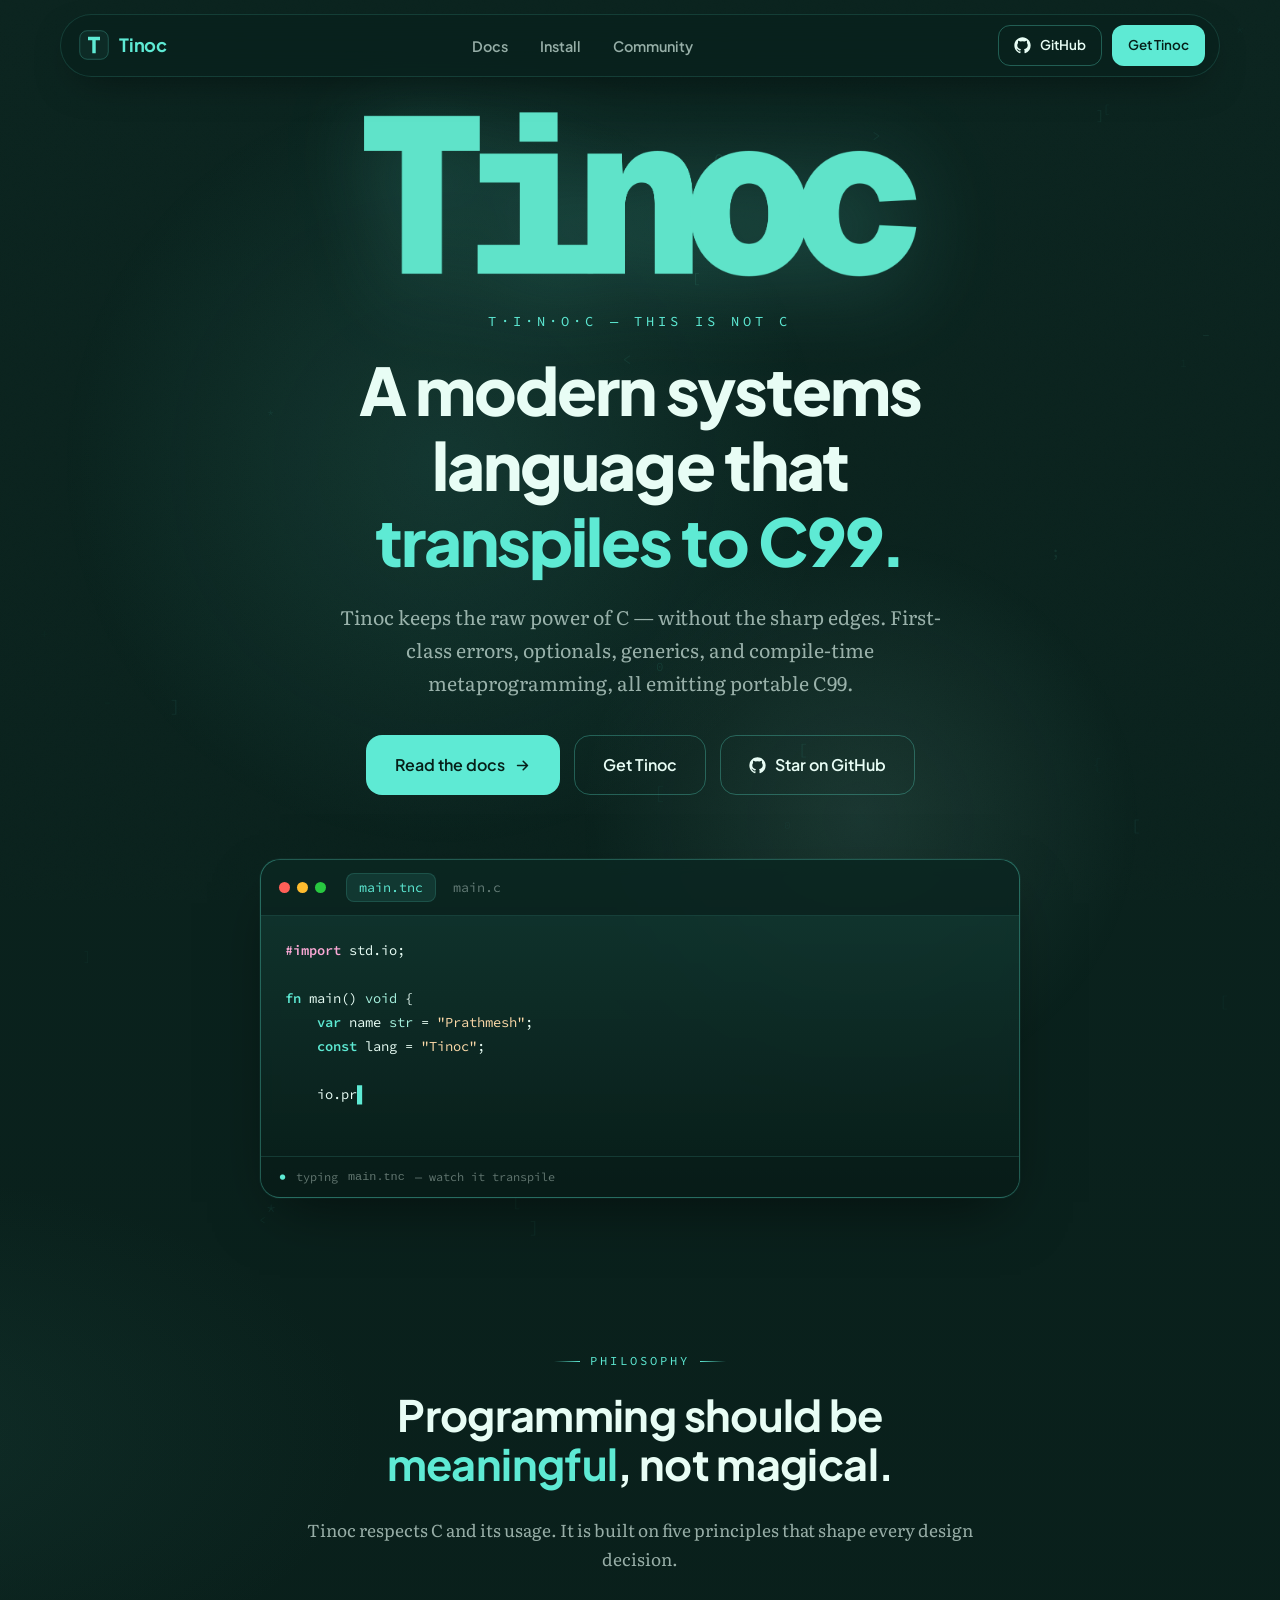
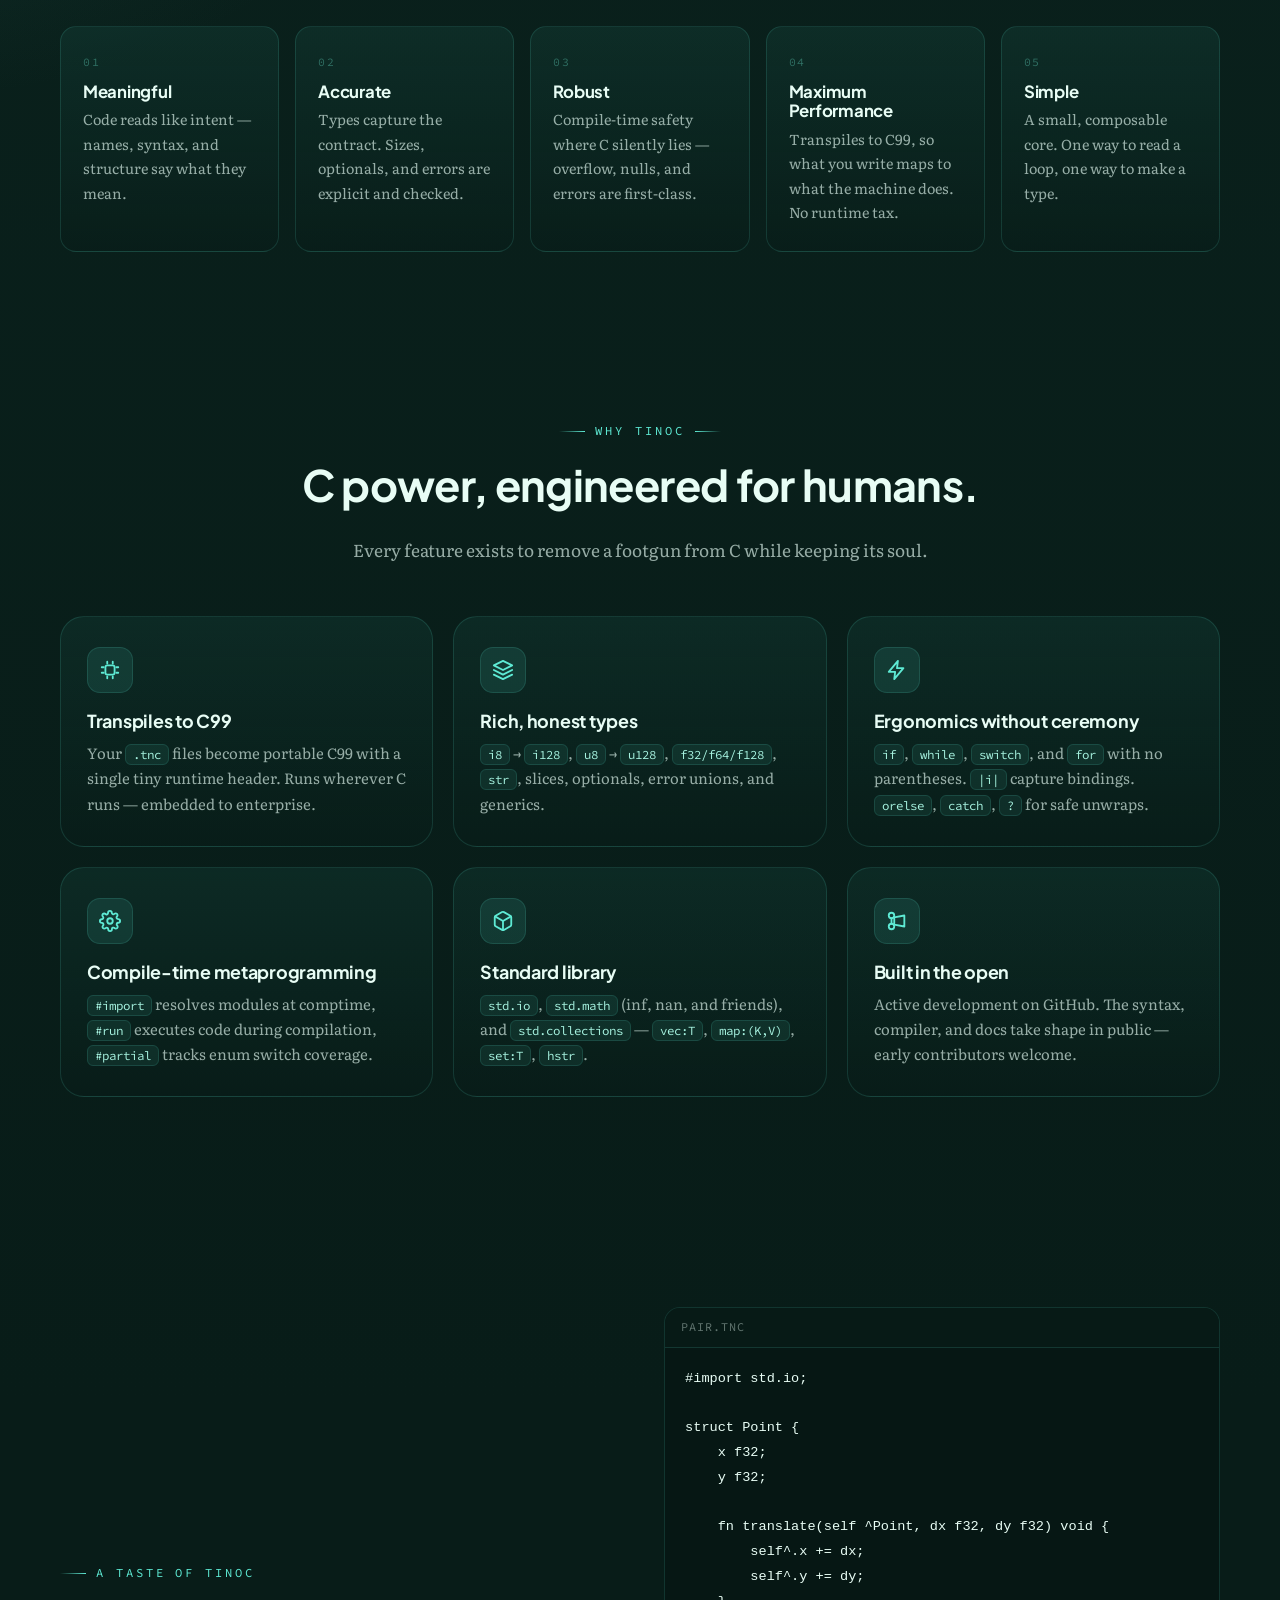
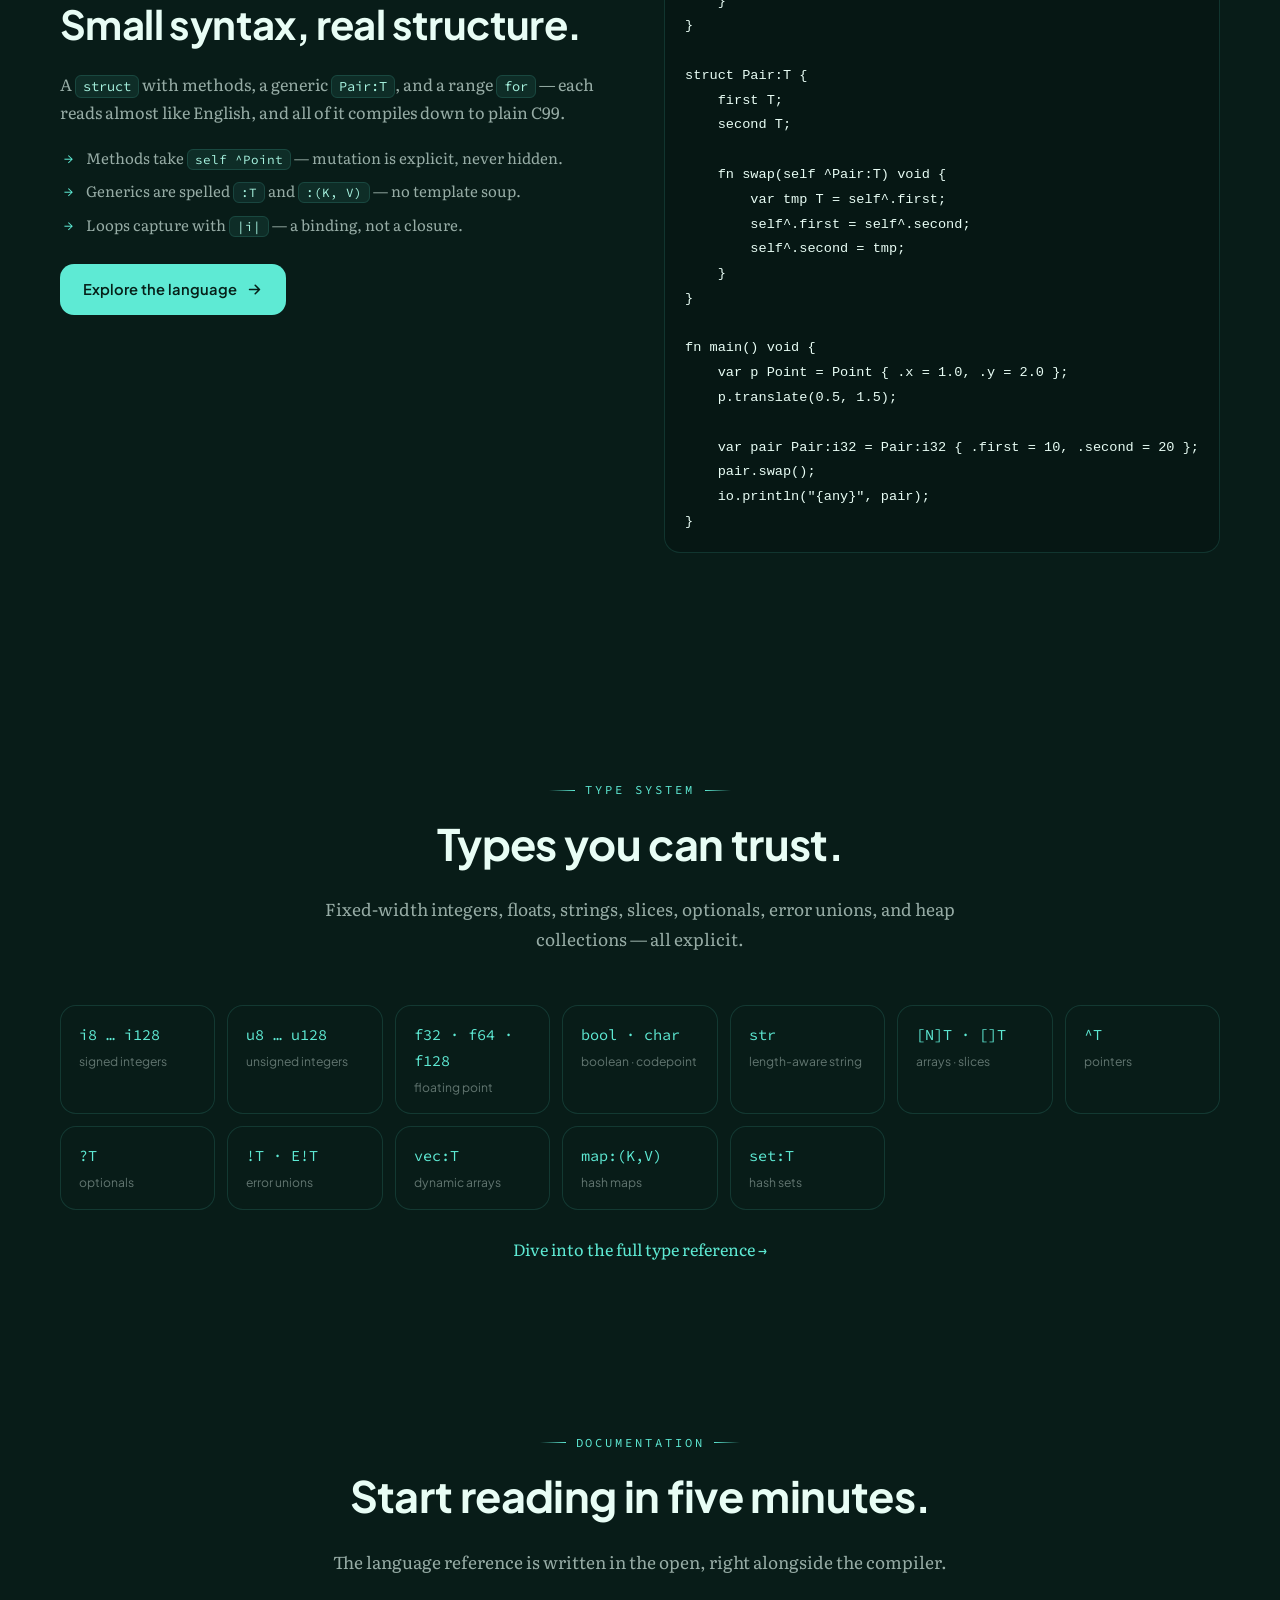
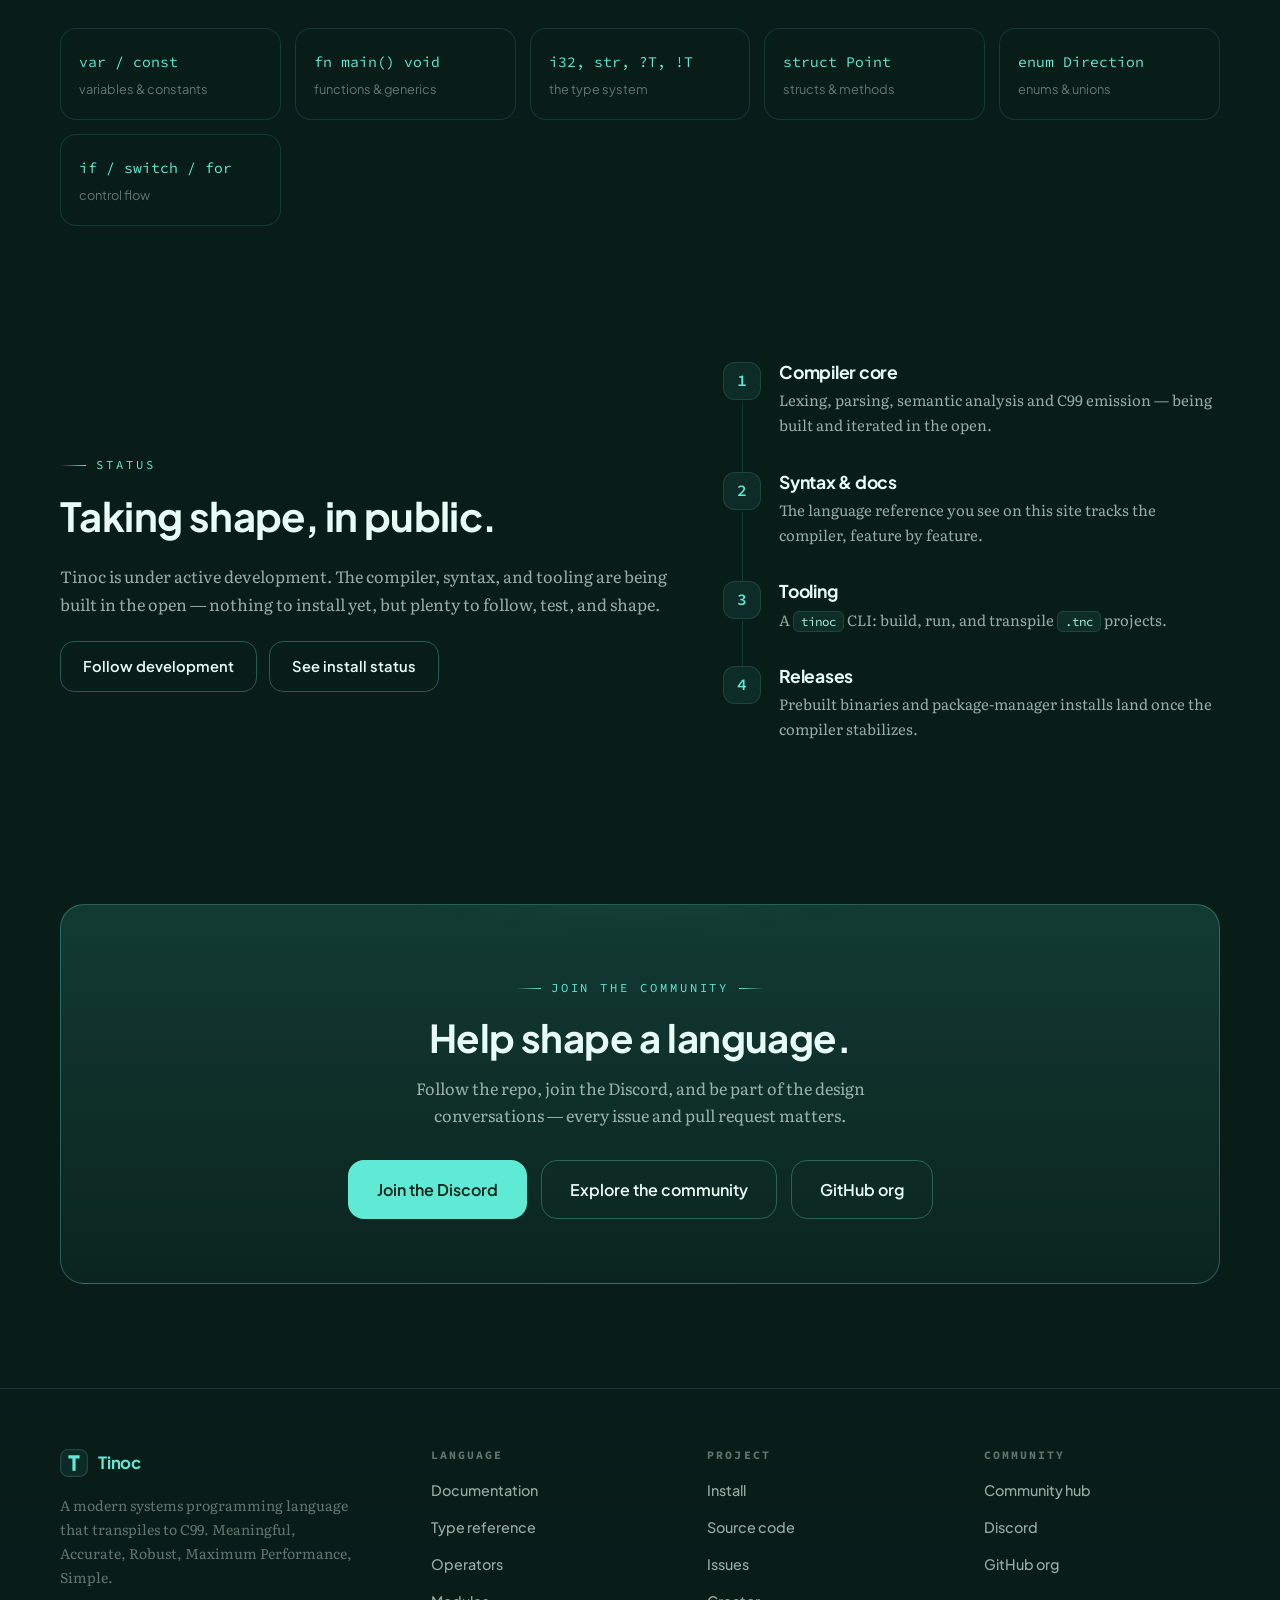
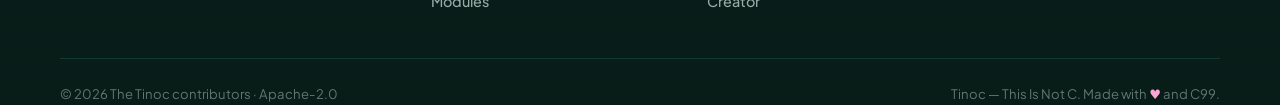
==== commit 86604e46: "fix: responsive nav, crisp SVG brand, and overflow-safe code blocks - Replace squeezed banner PNG in" ====
--- a/index.html
+++ b/index.html
@@ -27,7 +27,12 @@
 <header class="site-header">
   <nav class="nav-pill" aria-label="Primary">
     <a class="nav-brand" href="index.html" aria-label="Tinoc home">
-      <img src="logo-hero-crop.png" alt="Tinoc" class="nav-logo">
+      <svg class="brand-mark" viewBox="0 0 40 40" aria-hidden="true">
+        <rect width="40" height="40" rx="11" fill="#0d2b26"/>
+        <rect width="38" height="38" x="1" y="1" rx="10" fill="none" stroke="rgba(94,234,212,0.3)"/>
+        <path d="M12 9h16v4.6h-5.7v17.4h-4.6V13.6H12z" fill="#5eead4"/>
+      </svg>
+      <span class="brand-word">Tinoc</span>
     </a>
     <ul class="nav-links">
       <li><a class="nav-link" href="docs.html">Docs</a></li>
@@ -337,7 +342,14 @@
   <div class="container">
     <div class="footer-grid">
       <div class="footer-brand">
-        <img src="logo-hero-crop.png" alt="Tinoc" class="nav-logo">
+        <a class="nav-brand" href="index.html" aria-label="Tinoc home">
+          <svg class="brand-mark" viewBox="0 0 40 40" aria-hidden="true">
+            <rect width="40" height="40" rx="11" fill="#0d2b26"/>
+            <rect width="38" height="38" x="1" y="1" rx="10" fill="none" stroke="rgba(94,234,212,0.3)"/>
+            <path d="M12 9h16v4.6h-5.7v17.4h-4.6V13.6H12z" fill="#5eead4"/>
+          </svg>
+          <span class="brand-word">Tinoc</span>
+        </a>
         <p>A modern systems programming language that transpiles to C99. Meaningful, Accurate, Robust, Maximum Performance, Simple.</p>
       </div>
       <div class="footer-col">
--- a/assets/css/style.css
+++ b/assets/css/style.css
@@ -59,6 +59,7 @@
   scroll-behavior: smooth;
   scroll-padding-top: calc(var(--nav-h) + 24px);
   -webkit-text-size-adjust: 100%;
+  overflow-x: clip;
 }
 
 body {
@@ -152,8 +153,18 @@
   box-shadow: 0 18px 44px -16px rgba(0, 0, 0, 0.7), 0 0 0 1px rgba(94, 234, 212, 0.05);
 }
 
-.nav-brand { display: flex; align-items: center; }
-.nav-logo { height: 26px; width: auto; }
+.nav-brand { display: flex; align-items: center; gap: 10px; }
+.brand-mark { width: 30px; height: 30px; flex-shrink: 0; display: block; }
+.brand-word {
+  font-family: var(--font-display);
+  font-size: 1.14rem;
+  font-weight: 700;
+  letter-spacing: -0.01em;
+  color: var(--mint);
+  line-height: 1;
+  white-space: nowrap;
+}
+.nav-logo { height: 26px; width: auto; } /* legacy fallback */
 
 .nav-links {
   display: flex;
@@ -311,7 +322,10 @@
   width: min(820px, 92vw);
 }
 .hero-logo {
-  width: min(480px, 84vw);
+  width: min(560px, 90vw);
+  height: auto;
+  aspect-ratio: 1427 / 439;
+  object-fit: contain;
   margin: 0 auto 30px;
   filter: drop-shadow(0 14px 44px rgba(94, 234, 212, 0.22));
   animation: floaty 7s ease-in-out infinite;
@@ -353,7 +367,7 @@
 .code-window {
   position: relative;
   text-align: left;
-  width: min(760px, 94vw);
+  width: min(760px, 92vw);
   margin: 0 auto;
   border-radius: 20px;
   border: 1px solid var(--line-strong);
@@ -554,6 +568,46 @@
 .copy-btn:hover { color: var(--ink); border-color: var(--line-strong); }
 .copy-btn.copied { color: var(--mint); border-color: var(--mint-dim); }
 .copy-btn svg { width: 13px; height: 13px; }
+
+/* Contained, professional scrolling for code & tables */
+.code-block pre,
+.code-window pre,
+.syntax-box,
+.table-wrap,
+.docs-sidebar {
+  scrollbar-width: thin;
+  scrollbar-color: rgba(94, 234, 212, 0.35) transparent;
+}
+.code-block pre::-webkit-scrollbar,
+.code-window pre::-webkit-scrollbar,
+.syntax-box::-webkit-scrollbar,
+.table-wrap::-webkit-scrollbar,
+.docs-sidebar::-webkit-scrollbar {
+  height: 8px;
+  width: 8px;
+}
+.code-block pre::-webkit-scrollbar-thumb,
+.code-window pre::-webkit-scrollbar-thumb,
+.syntax-box::-webkit-scrollbar-thumb,
+.table-wrap::-webkit-scrollbar-thumb,
+.docs-sidebar::-webkit-scrollbar-thumb {
+  background: rgba(94, 234, 212, 0.35);
+  border-radius: 999px;
+}
+.code-block pre::-webkit-scrollbar-thumb:hover,
+.code-window pre::-webkit-scrollbar-thumb:hover,
+.syntax-box::-webkit-scrollbar-thumb:hover,
+.table-wrap::-webkit-scrollbar-thumb:hover,
+.docs-sidebar::-webkit-scrollbar-thumb:hover {
+  background: rgba(94, 234, 212, 0.55);
+}
+.code-block pre::-webkit-scrollbar-track,
+.code-window pre::-webkit-scrollbar-track,
+.syntax-box::-webkit-scrollbar-track,
+.table-wrap::-webkit-scrollbar-track,
+.docs-sidebar::-webkit-scrollbar-track {
+  background: transparent;
+}
 
 /* Tinoc syntax colors */
 .tok-kw { color: var(--mint); font-weight: 600; }
@@ -985,7 +1039,9 @@
 }
 @media (max-width: 860px) { .footer-grid { grid-template-columns: 1fr 1fr; } }
 @media (max-width: 520px) { .footer-grid { grid-template-columns: 1fr; } }
-.footer-brand .nav-logo { height: 24px; margin-bottom: 14px; }
+.footer-brand .nav-brand { margin-bottom: 16px; }
+.footer-brand .brand-mark { width: 28px; height: 28px; }
+.footer-brand .brand-word { font-size: 1.05rem; }
 .footer-brand p { color: var(--ink-faint); font-size: 0.88rem; max-width: 300px; }
 .footer-col h4 {
   font-family: var(--font-mono);
@@ -1048,23 +1104,45 @@
 .center { text-align: center; }
 .mt-0 { margin-top: 0; }
 
+body.menu-locked { overflow: hidden; }
+
 /* ---------- Responsive nav ---------- */
 @media (max-width: 860px) {
+  .nav-pill {
+    gap: 10px;
+    padding: 8px 12px 8px 14px;
+  }
   .nav-links {
     position: fixed;
-    inset: 0;
+    top: calc(var(--nav-h) + 8px);
+    left: 50%;
+    transform: translateX(-50%) translateY(-8px);
+    width: min(420px, 92vw);
+    margin: 0;
     flex-direction: column;
-    justify-content: center;
-    gap: 10px;
+    align-items: stretch;
+    justify-content: flex-start;
+    gap: 6px;
+    padding: 12px;
     background: rgba(8, 28, 24, 0.97);
+    border: 1px solid var(--line-strong);
+    border-radius: var(--radius-lg);
+    box-shadow: var(--shadow-lg);
     backdrop-filter: blur(20px);
-    z-index: -1;
+    -webkit-backdrop-filter: blur(20px);
+    z-index: 5;
     opacity: 0;
+    visibility: hidden;
     pointer-events: none;
-    transition: opacity 0.25s ease;
+    transition: opacity 0.22s ease, transform 0.22s ease, visibility 0.22s;
   }
-  .nav-links.open { opacity: 1; pointer-events: auto; }
-  .nav-link { font-size: 1.15rem; padding: 12px 24px; }
+  .nav-links.open {
+    opacity: 1;
+    visibility: visible;
+    pointer-events: auto;
+    transform: translateX(-50%) translateY(0);
+  }
+  .nav-link { font-size: 1.05rem; padding: 14px 18px; text-align: center; }
   .nav-toggle { display: flex; }
   .nav-cta .btn-ghost { display: none; }
 }
@@ -1104,6 +1182,36 @@
   .docs-sidebar.open { display: block; }
 }
 
+/* ---------- Small screens ---------- */
+@media (max-width: 640px) {
+  .section { padding: 72px 0; }
+  .section-tight { padding: 48px 0; }
+  .page-hero { padding: calc(var(--nav-h) + 36px) 0 40px; }
+  .hero { padding: calc(var(--nav-h) + 20px) 0 56px; }
+  .hero h1 { font-size: clamp(2rem, 8.5vw, 2.7rem); }
+  .hero-sub { font-size: 1rem; }
+  .hero-actions { gap: 10px; margin-bottom: 48px; }
+  .cta-band { padding: 46px 22px; }
+  .code-window pre,
+  .code-block pre,
+  .syntax-box {
+    font-size: 0.78rem;
+    padding: 18px 16px;
+    white-space: pre-wrap;
+    word-break: break-word;
+    overflow-wrap: anywhere;
+  }
+  .code-window pre { min-height: 0; }
+  .docs-content article + article { margin-top: 56px; }
+  .stat { min-width: 130px; padding: 18px 20px; }
+  .stat b { font-size: 1.6rem; }
+}
+@media (max-width: 480px) {
+  .btn-lg { padding: 14px 20px; font-size: 0.94rem; }
+  .hero-actions .btn { flex: 1 1 auto; }
+  .type-grid { grid-template-columns: repeat(auto-fit, minmax(130px, 1fr)); }
+}
+
 /* ---------- Motion preferences ---------- */
 @media (prefers-reduced-motion: reduce) {
   html { scroll-behavior: auto; }
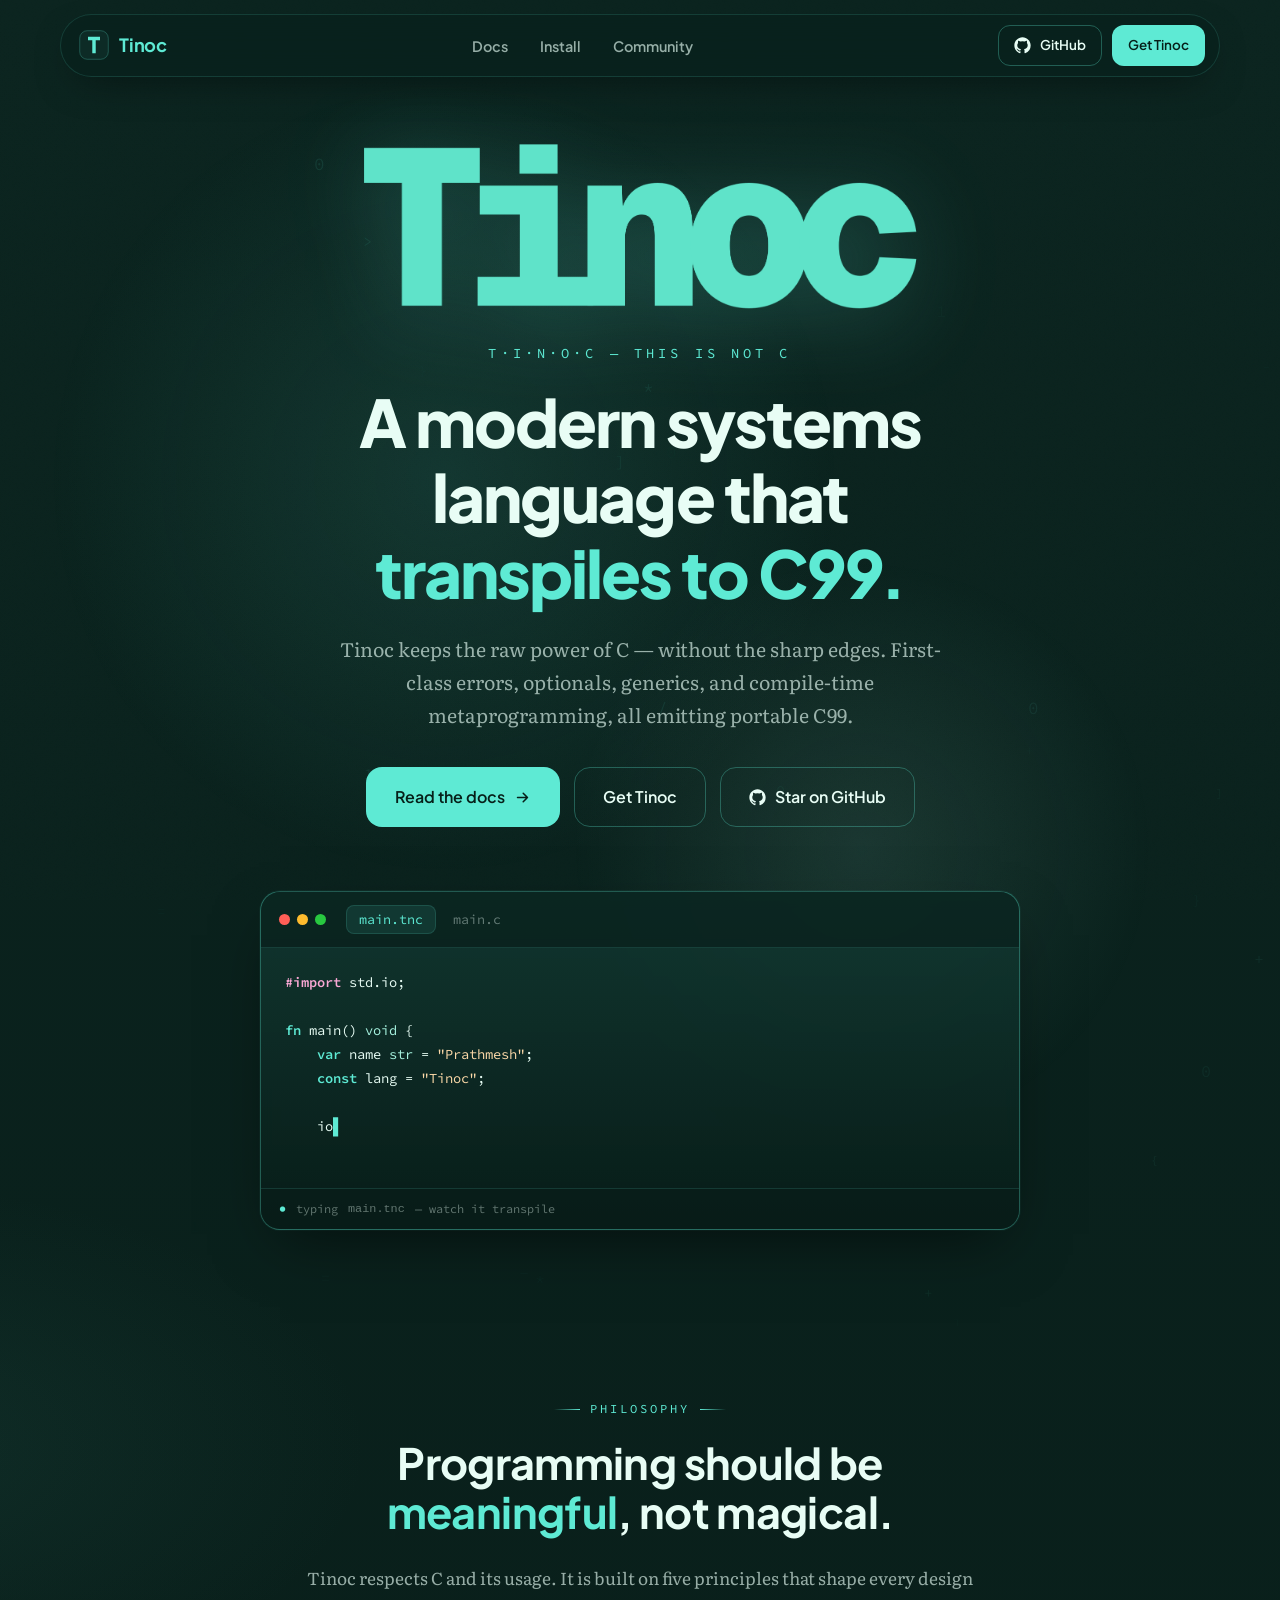
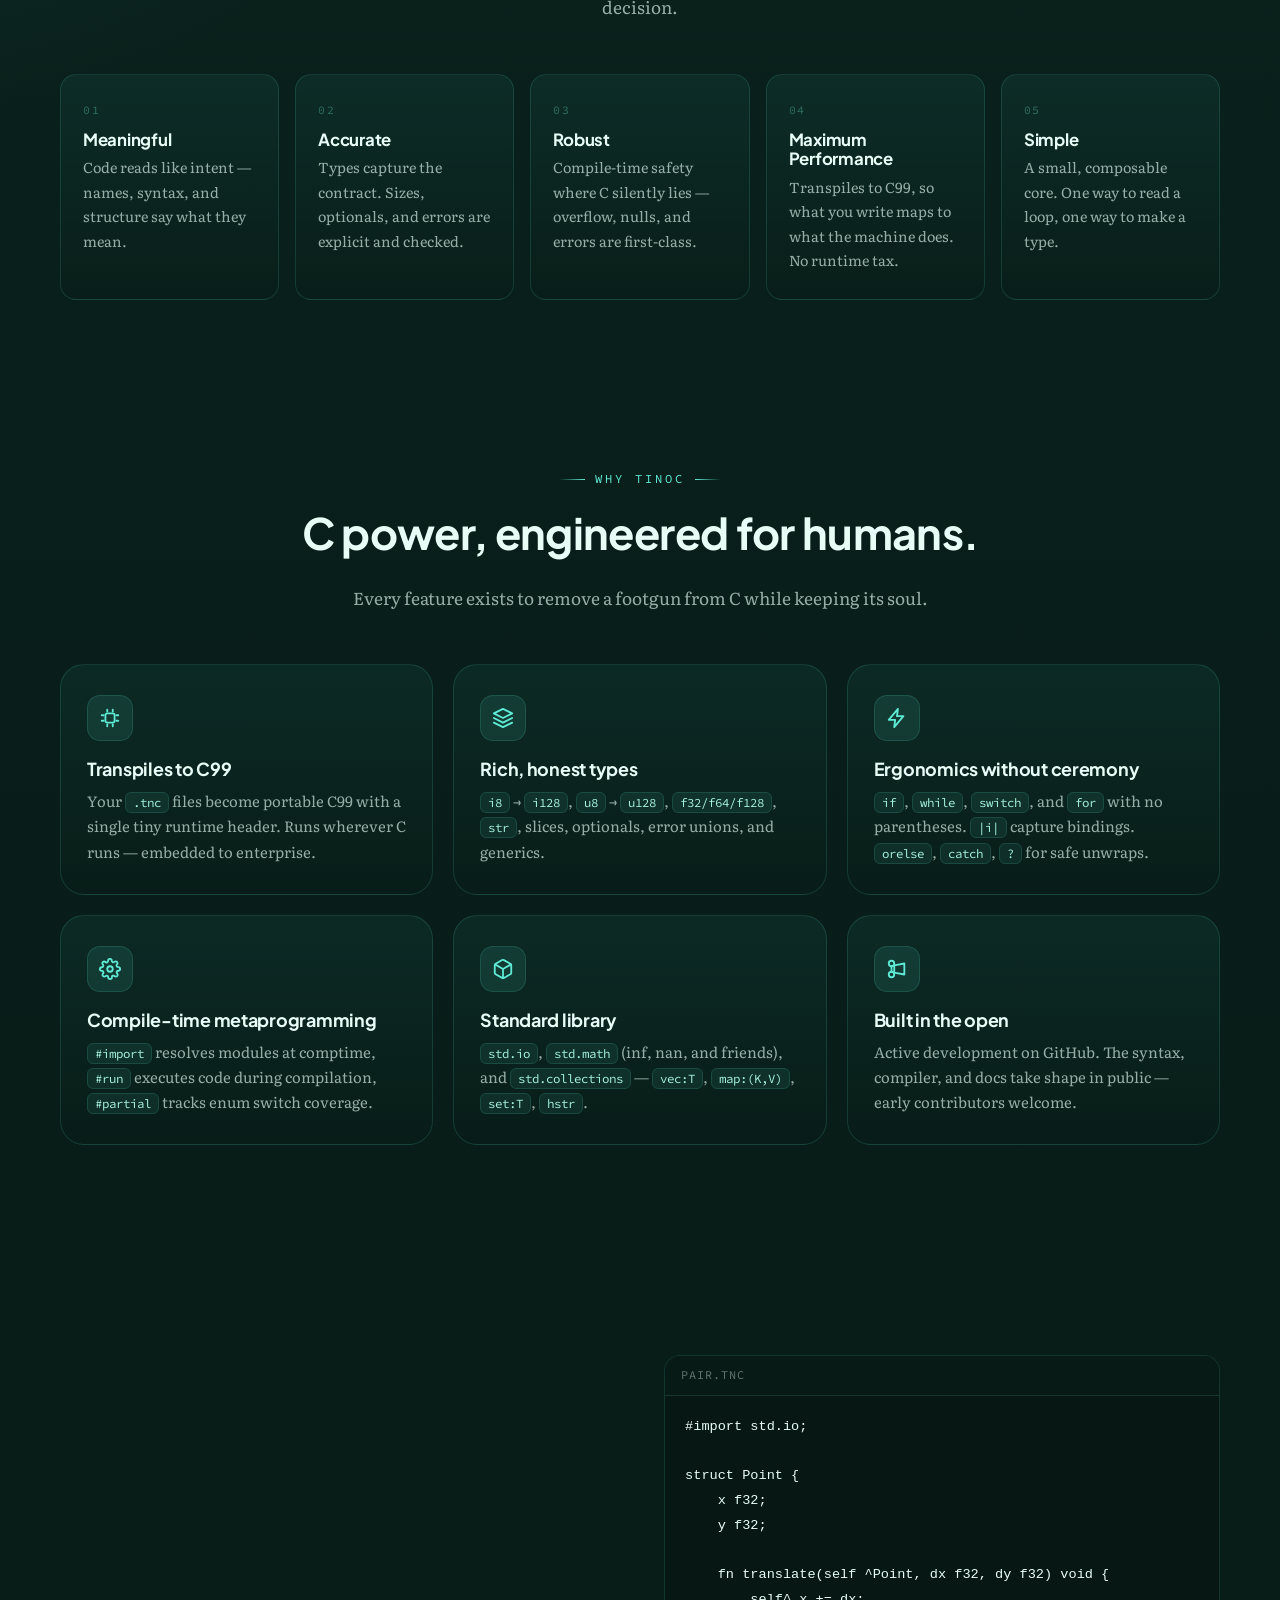
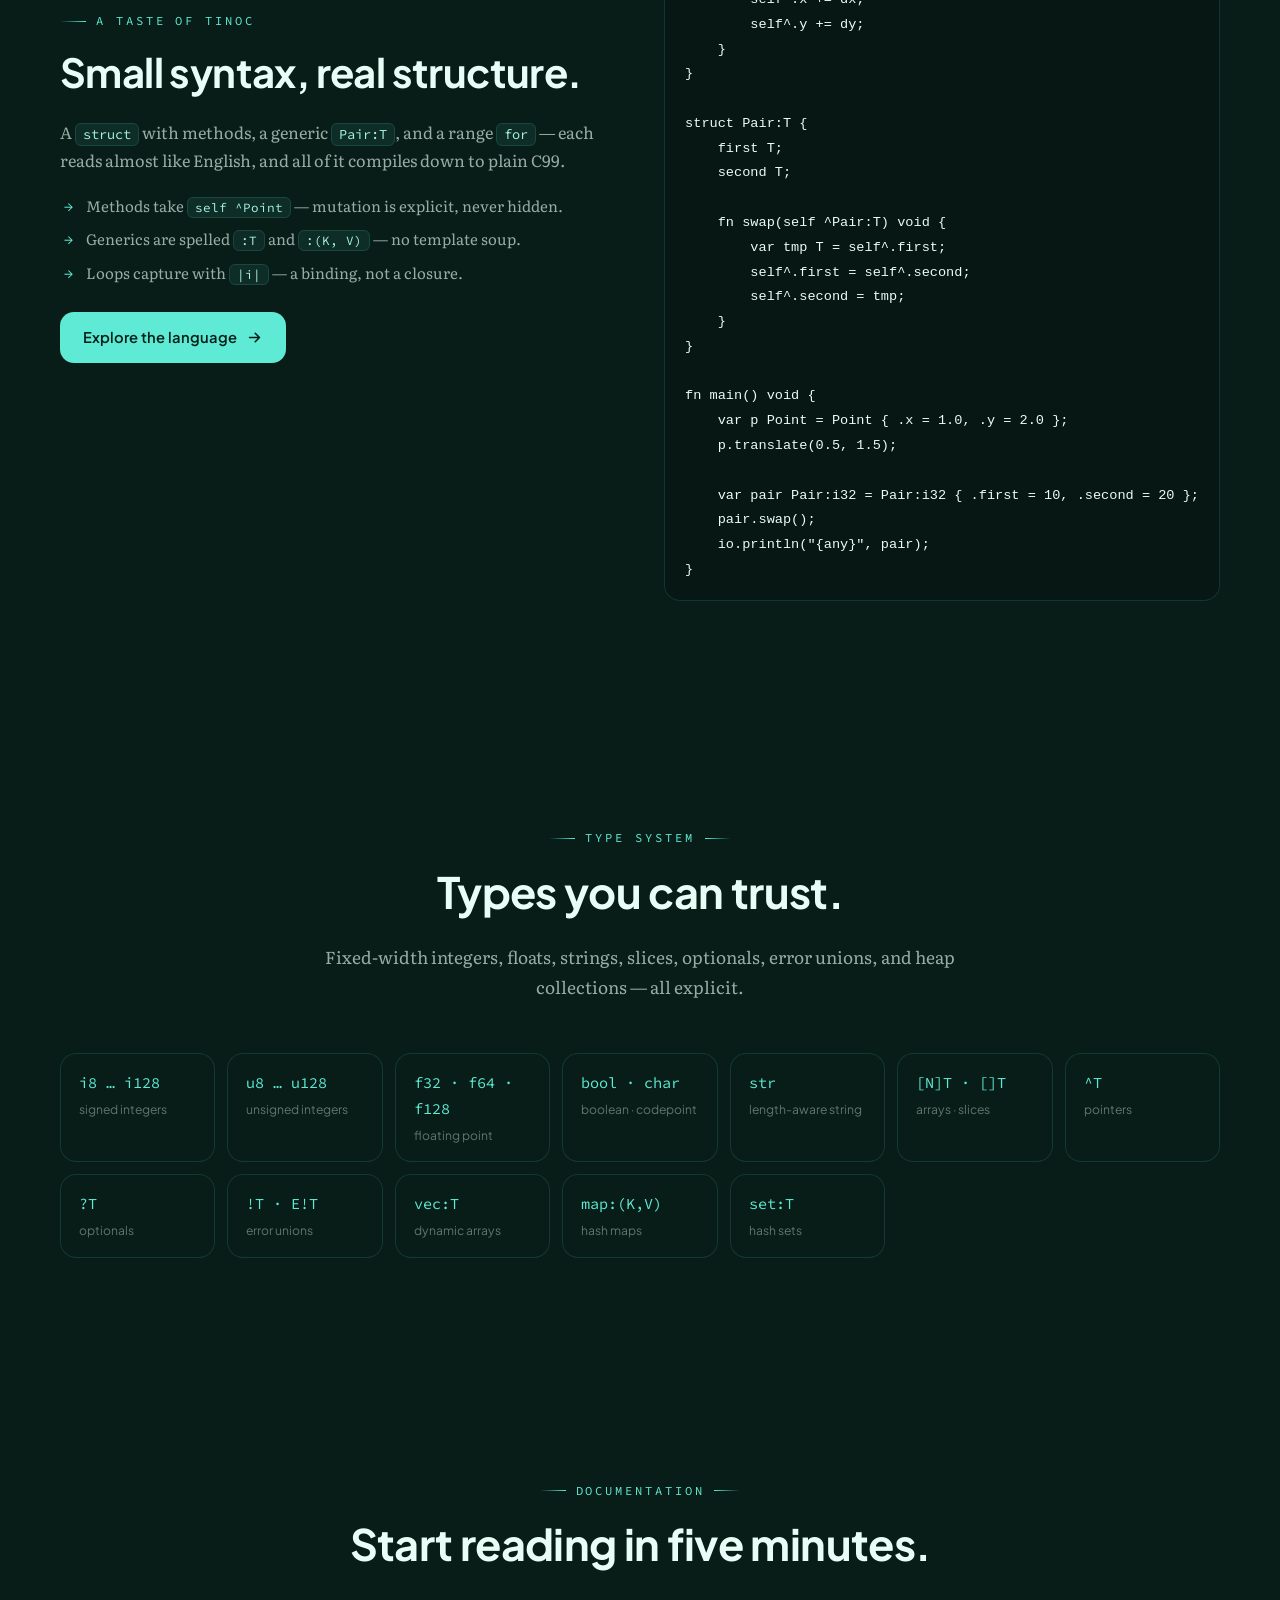
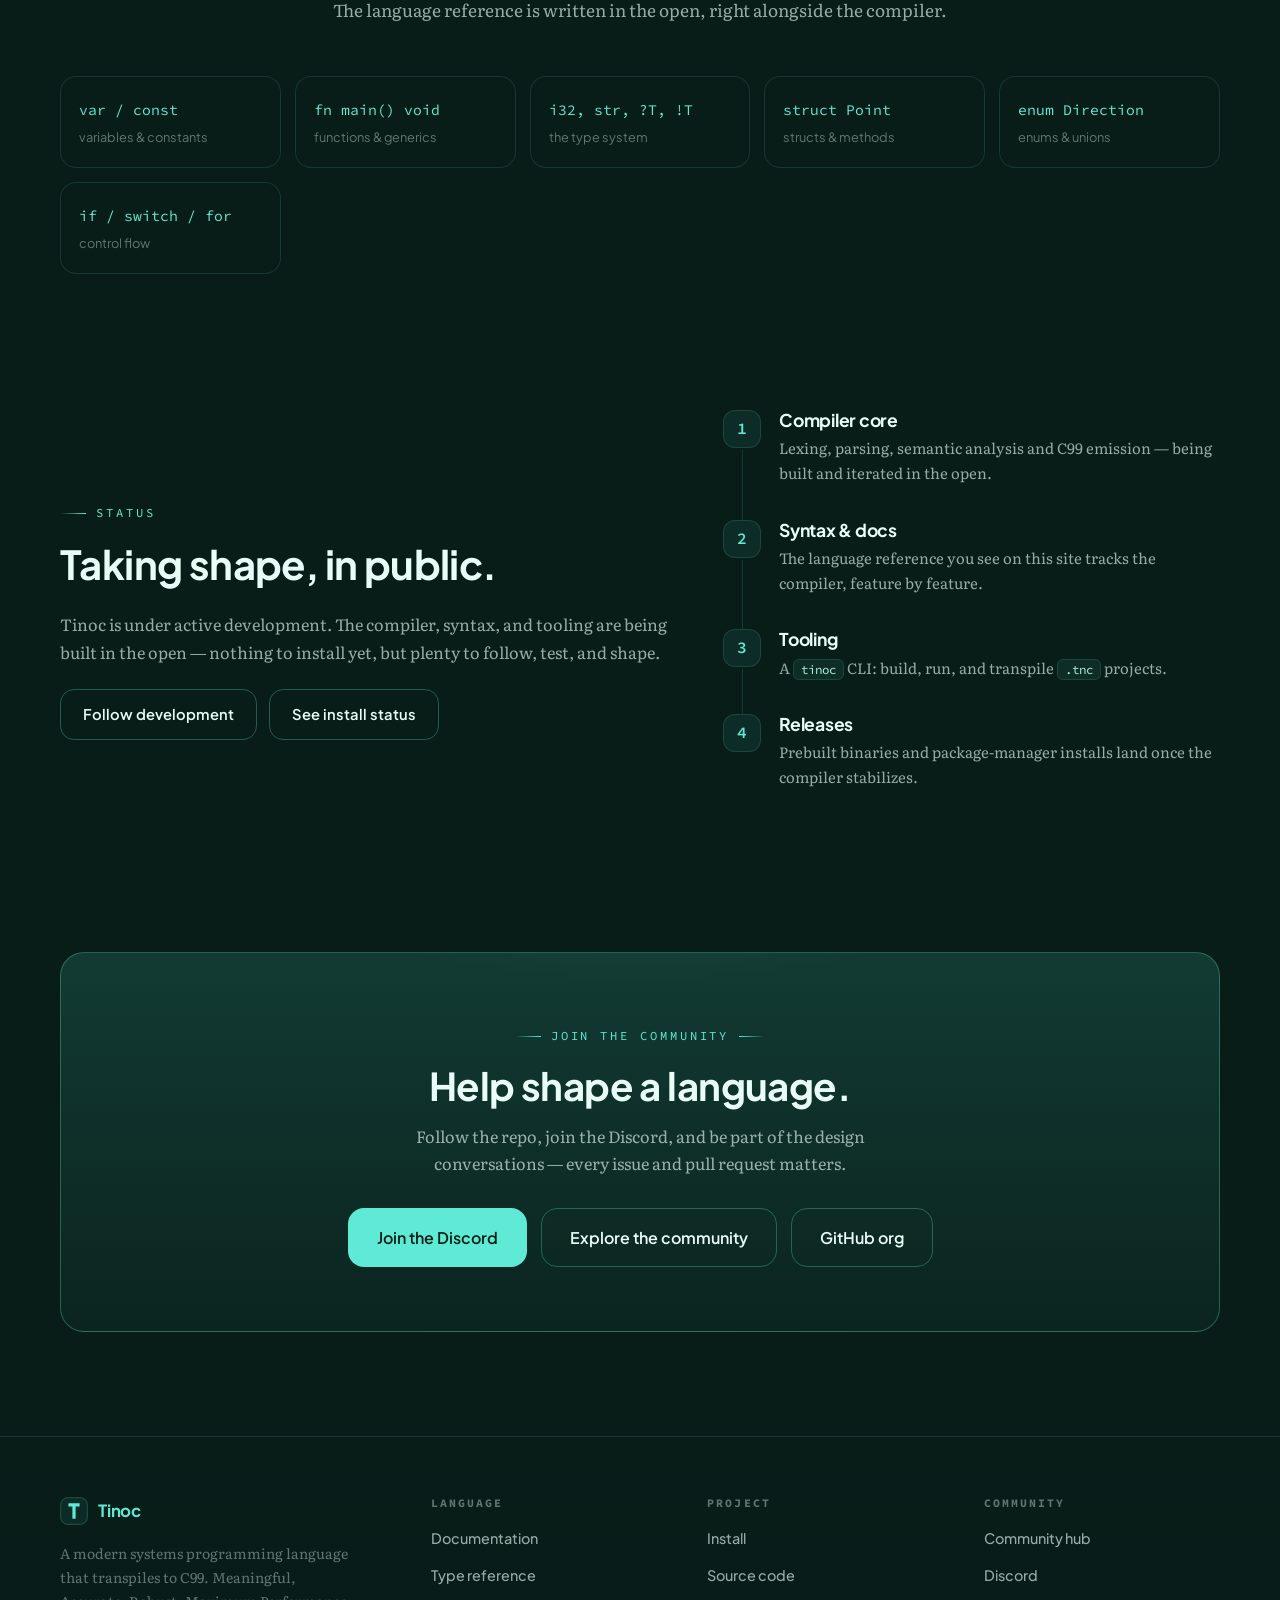
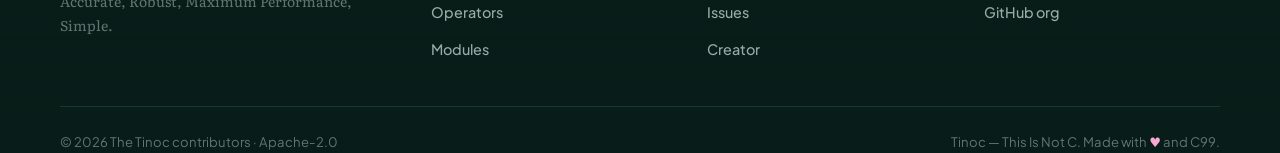
==== commit a2529e5b: "fix: move Get Tinoc into mobile menu; add hero top breathing room - Get Tinoc (and GitHub) CTA now l" ====
--- a/index.html
+++ b/index.html
@@ -38,6 +38,10 @@
       <li><a class="nav-link" href="docs.html">Docs</a></li>
       <li><a class="nav-link" href="install.html">Install</a></li>
       <li><a class="nav-link" href="community.html">Community</a></li>
+      <li class="nav-menu-cta">
+        <a class="btn btn-primary" href="install.html">Get Tinoc</a>
+        <a class="btn btn-ghost" href="https://github.com/tinoc-lang" target="_blank" rel="noopener">GitHub</a>
+      </li>
     </ul>
     <div class="nav-cta">
       <a class="btn btn-ghost btn-sm" href="https://github.com/tinoc-lang" target="_blank" rel="noopener">
--- a/assets/css/style.css
+++ b/assets/css/style.css
@@ -189,6 +189,8 @@
 
 .nav-cta { display: flex; align-items: center; gap: 10px; }
 
+.nav-menu-cta { display: none; }
+
 .nav-toggle {
   display: none;
   flex-direction: column;
@@ -306,7 +308,7 @@
   display: flex;
   align-items: center;
   justify-content: center;
-  padding: calc(var(--nav-h) + 40px) 0 80px;
+  padding: calc(var(--nav-h) + 72px) 0 96px;
   overflow: hidden;
 }
 .hero-canvas {
@@ -1124,6 +1126,8 @@
     justify-content: flex-start;
     gap: 6px;
     padding: 12px;
+    max-height: calc(100dvh - var(--nav-h) - 24px);
+    overflow-y: auto;
     background: rgba(8, 28, 24, 0.97);
     border: 1px solid var(--line-strong);
     border-radius: var(--radius-lg);
@@ -1144,7 +1148,17 @@
   }
   .nav-link { font-size: 1.05rem; padding: 14px 18px; text-align: center; }
   .nav-toggle { display: flex; }
-  .nav-cta .btn-ghost { display: none; }
+  .nav-cta .btn-ghost,
+  .nav-cta .btn-primary { display: none; }
+  .nav-menu-cta {
+    display: flex;
+    flex-direction: column;
+    gap: 8px;
+    margin-top: 14px;
+    padding-top: 14px;
+    border-top: 1px solid var(--line);
+  }
+  .nav-menu-cta .btn { width: 100%; }
 }
 
 /* ---------- Docs mobile contents toggle ---------- */
@@ -1186,8 +1200,8 @@
 @media (max-width: 640px) {
   .section { padding: 72px 0; }
   .section-tight { padding: 48px 0; }
-  .page-hero { padding: calc(var(--nav-h) + 36px) 0 40px; }
-  .hero { padding: calc(var(--nav-h) + 20px) 0 56px; }
+  .page-hero { padding: calc(var(--nav-h) + 44px) 0 44px; }
+  .hero { padding: calc(var(--nav-h) + 44px) 0 64px; }
   .hero h1 { font-size: clamp(2rem, 8.5vw, 2.7rem); }
   .hero-sub { font-size: 1rem; }
   .hero-actions { gap: 10px; margin-bottom: 48px; }
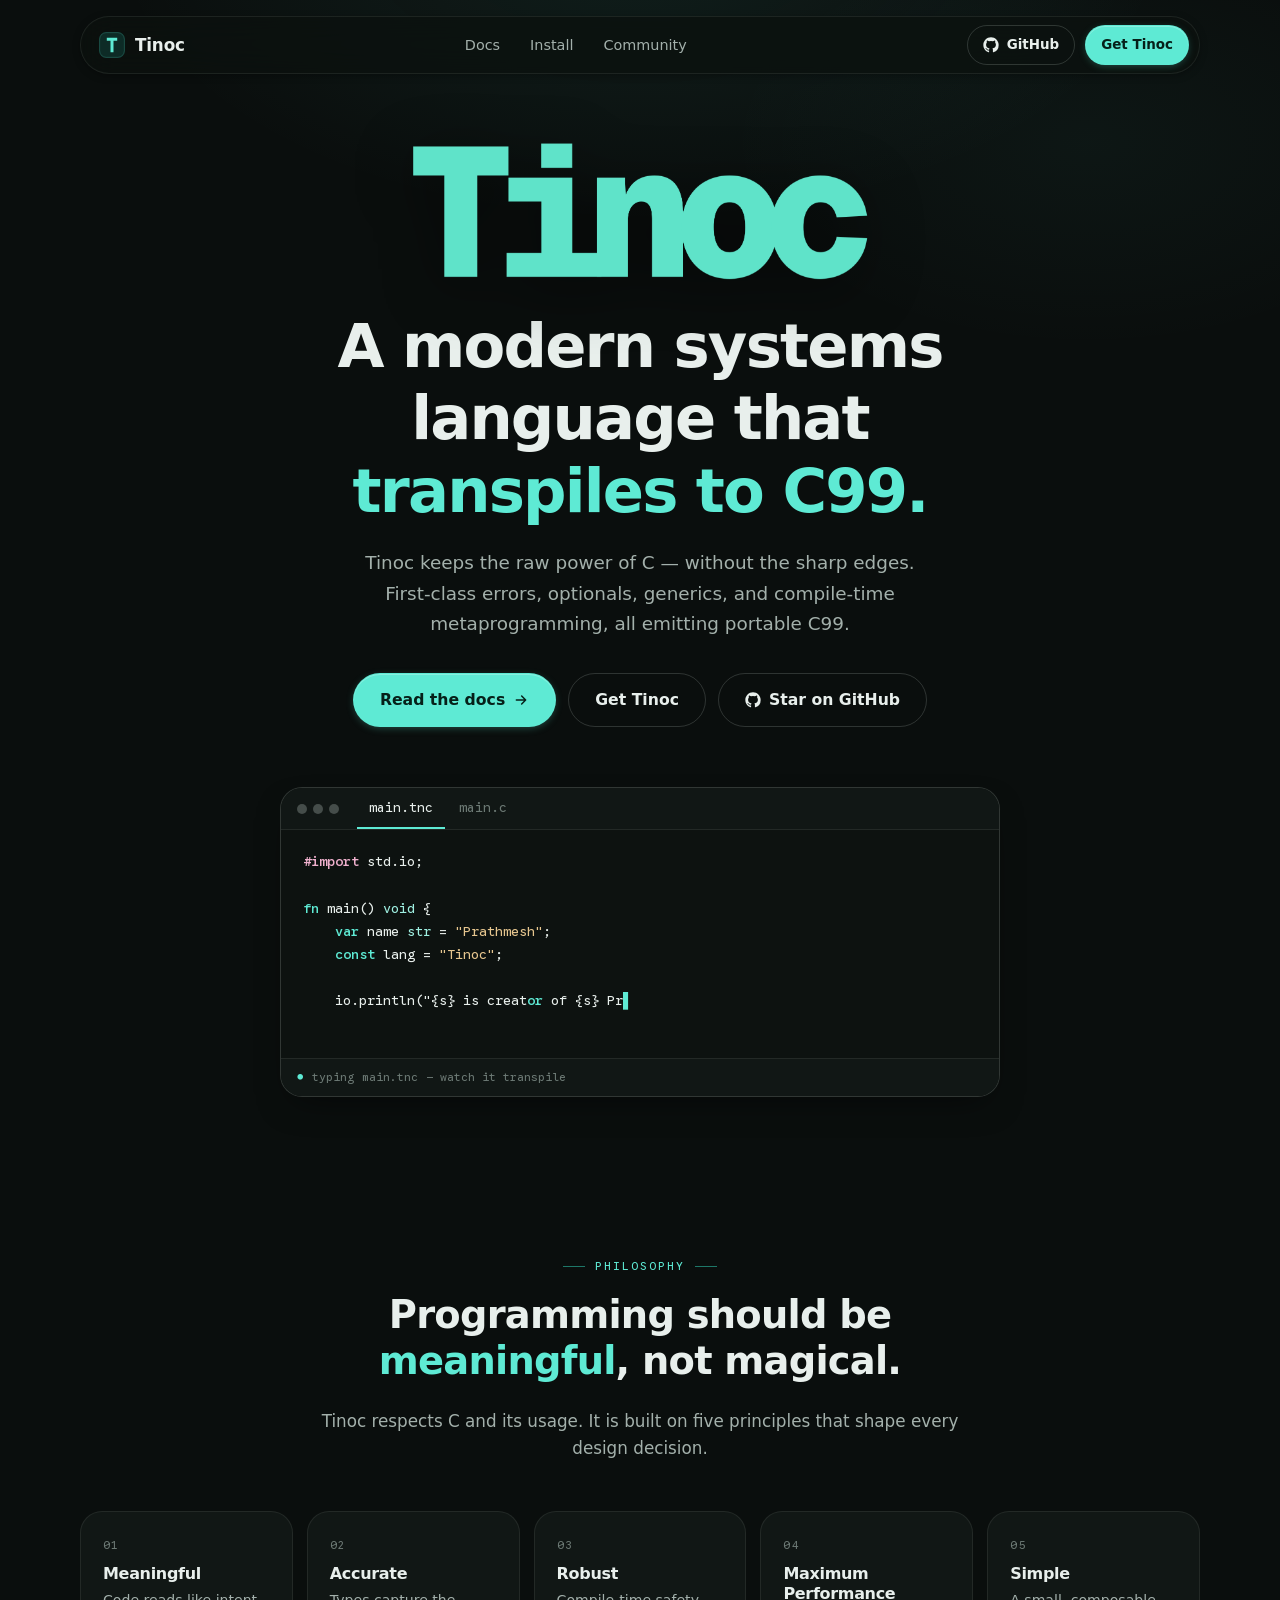
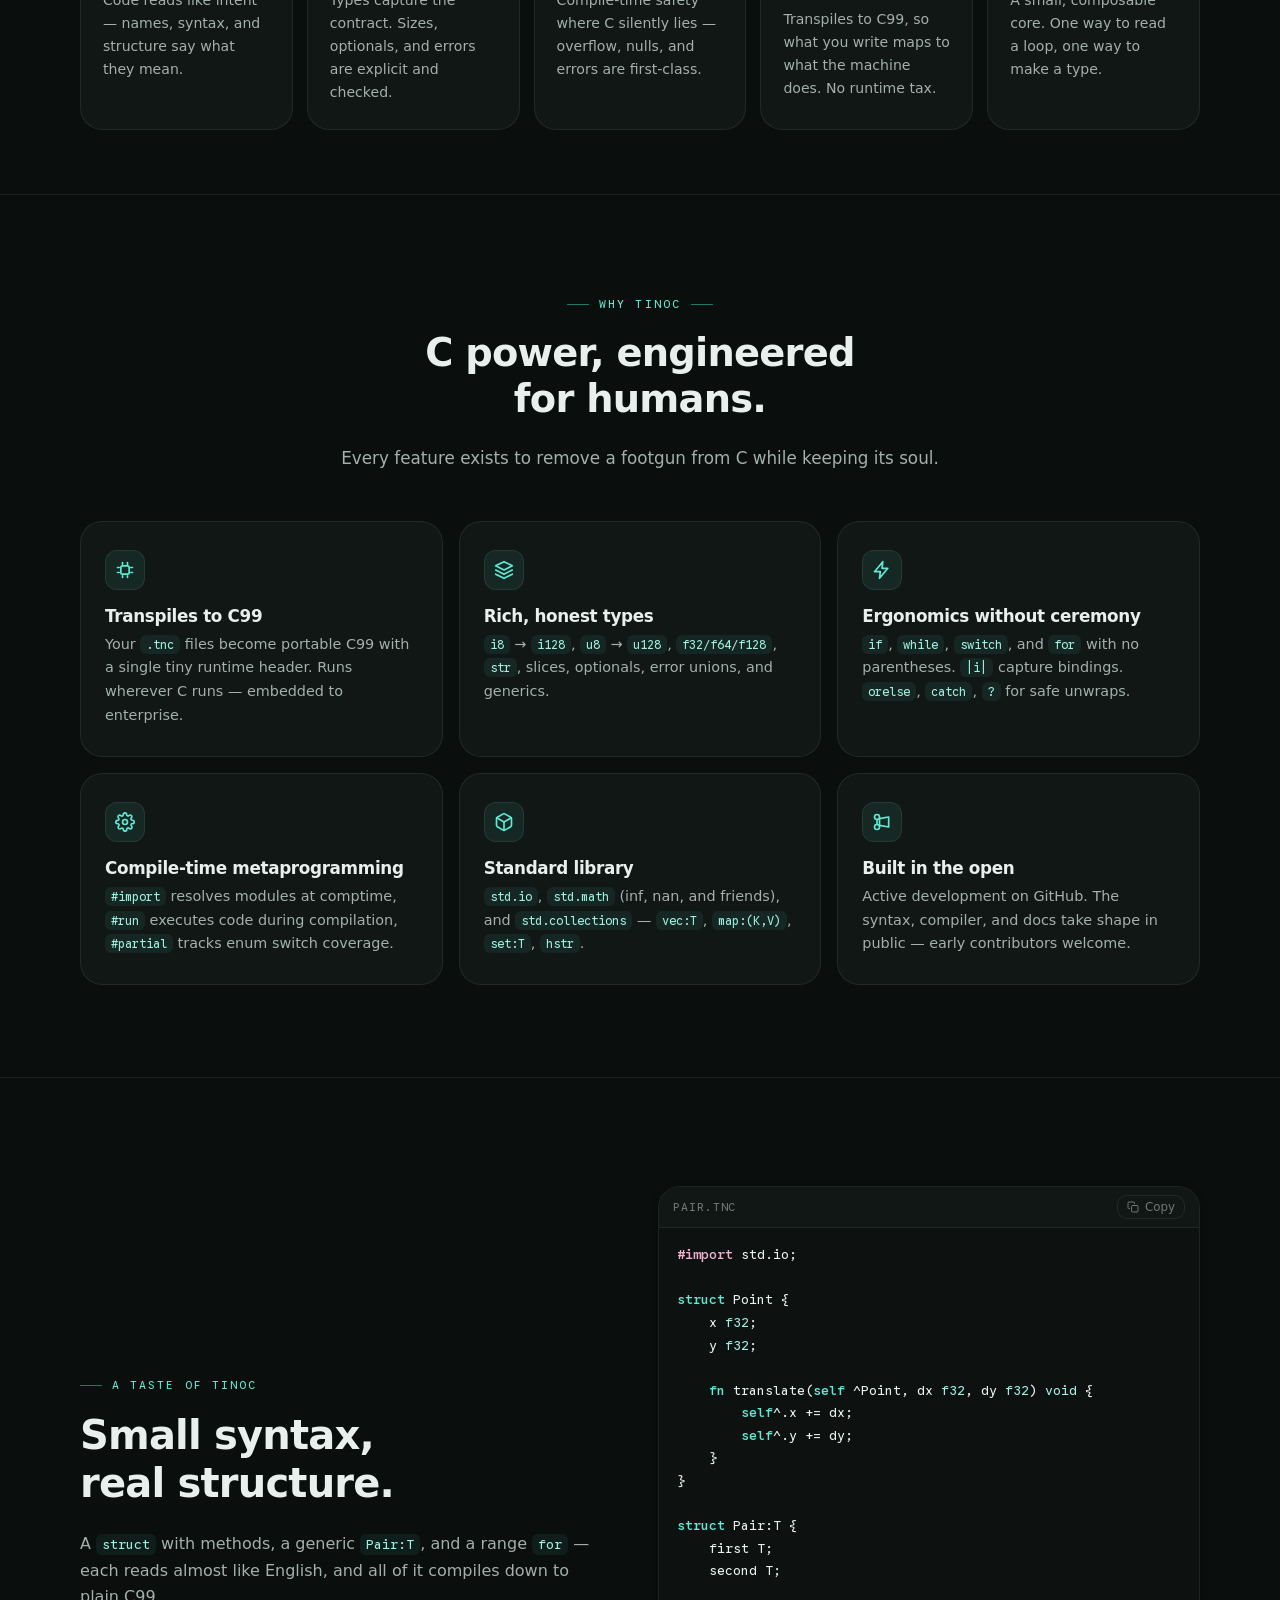
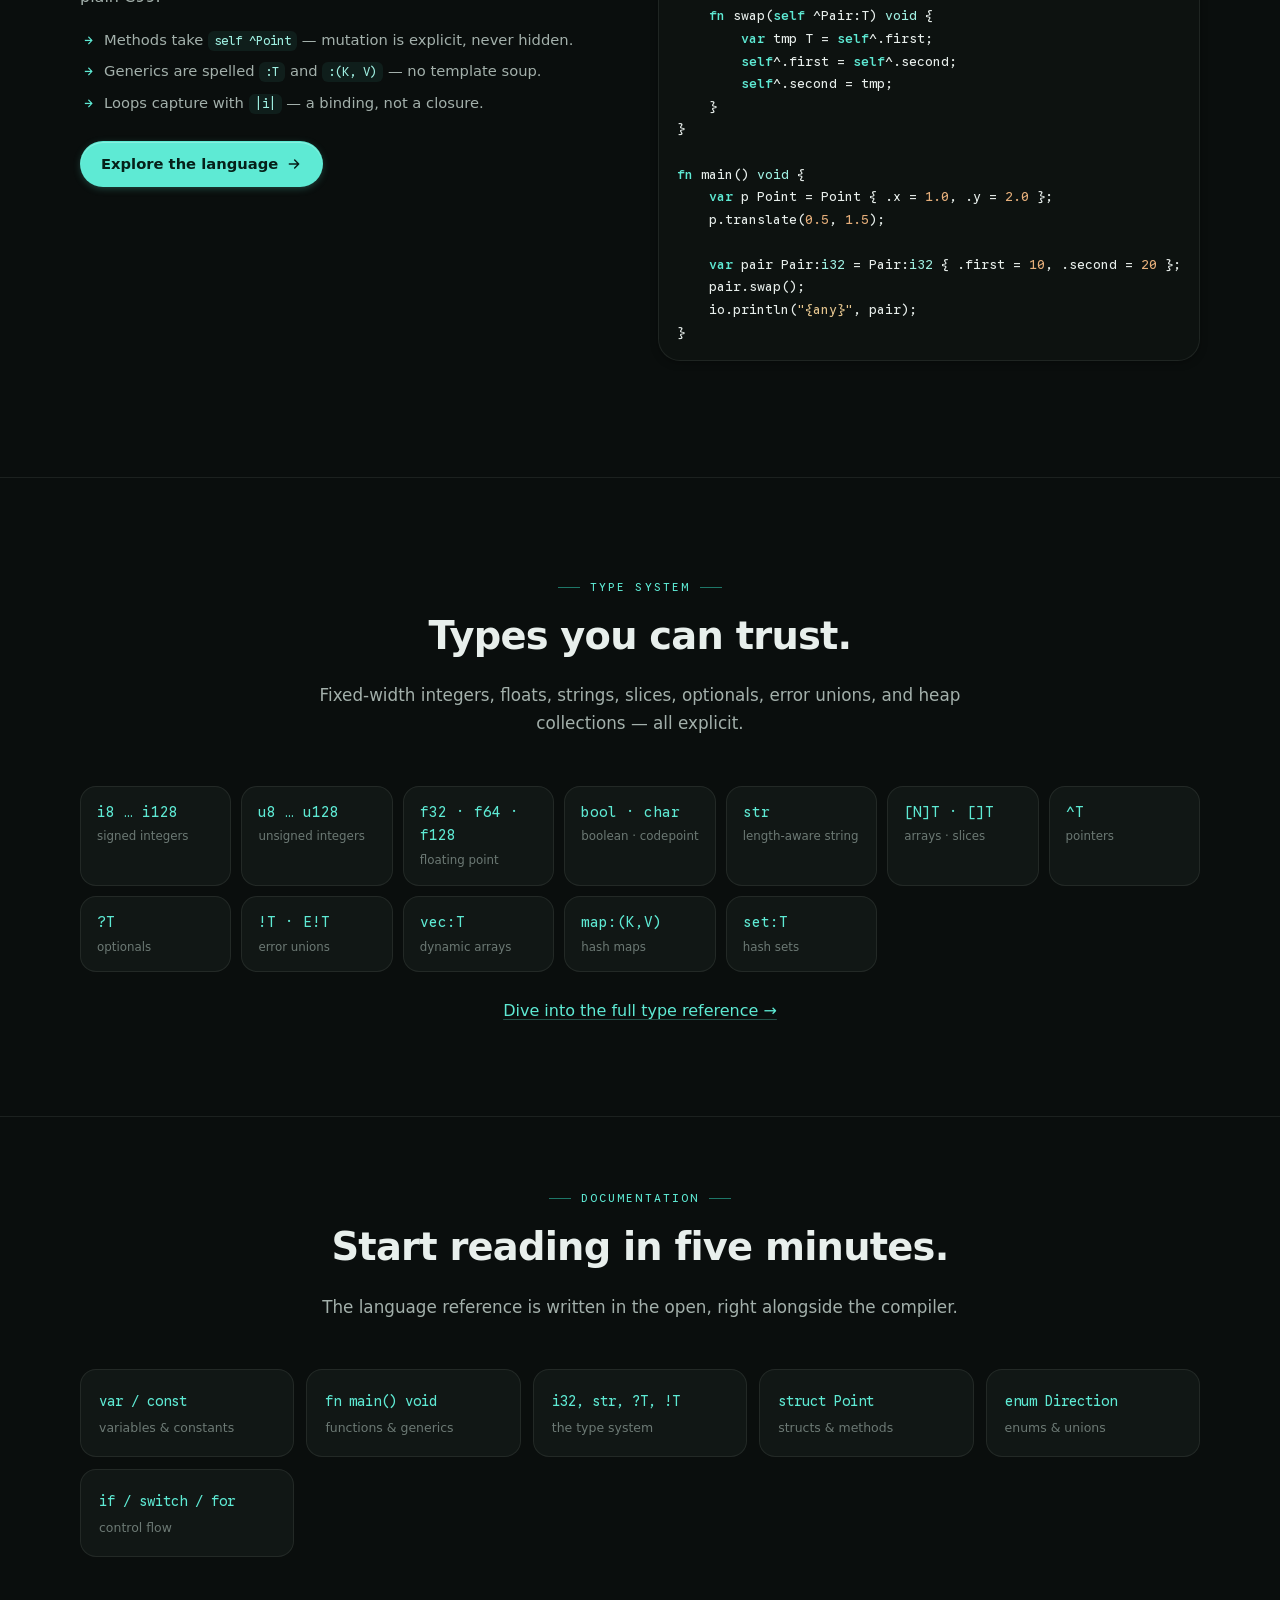
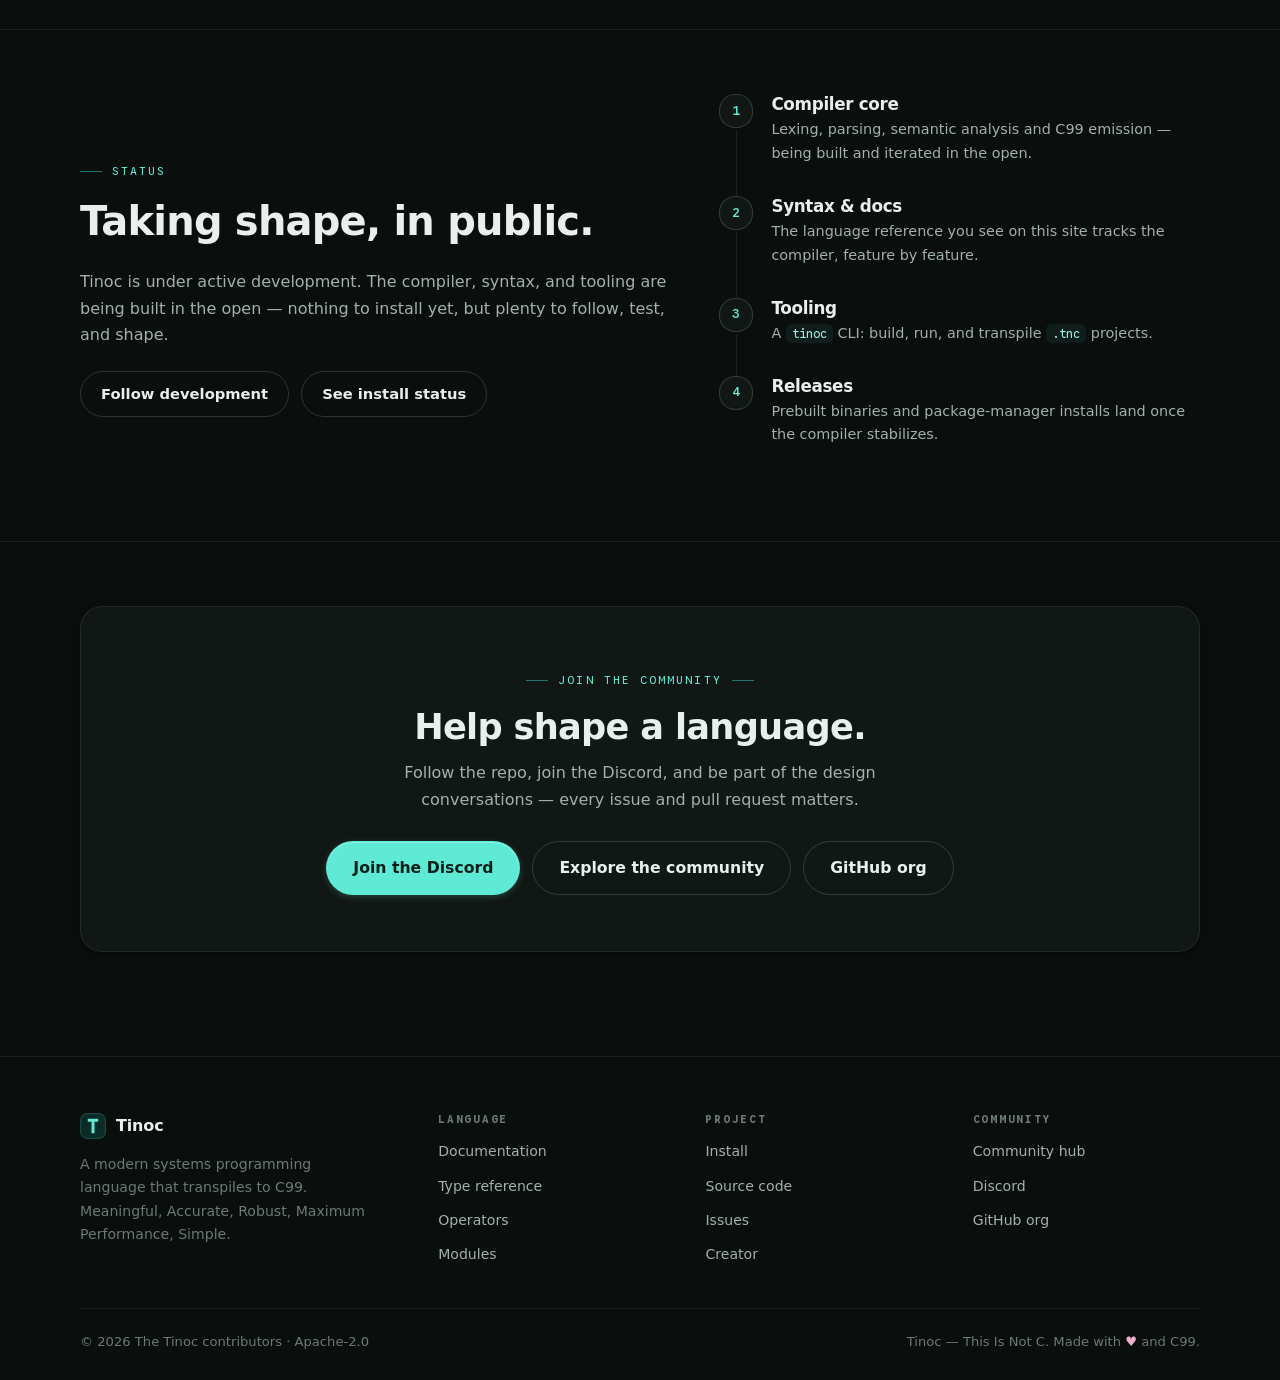
==== commit e4e1cca1: "refine: minimal dark redesign with modern pill header and new fonts - Rewrite the design system as a" ====
--- a/index.html
+++ b/index.html
@@ -17,7 +17,7 @@
 
 <link rel="preconnect" href="https://fonts.googleapis.com">
 <link rel="preconnect" href="https://fonts.gstatic.com" crossorigin>
-<link href="https://fonts.googleapis.com/css2?family=Literata:ital,opsz,wght@0,7..72,300..700;1,7..72,300..700&family=Plus+Jakarta+Sans:ital,wght@0,400..800;1,400..800&family=Source+Code+Pro:ital,wght@0,400..700;1,400..600&display=swap" rel="stylesheet">
+<link href="https://fonts.googleapis.com/css2?family=Google+Sans+Flex:opsz,wght@8..144,100..1000&family=Google+Sans+Code:wght@400..700&display=swap" rel="stylesheet">
 
 <link rel="stylesheet" href="assets/css/style.css">
 </head>
@@ -56,10 +56,8 @@
 
 <!-- ============ HERO ============ -->
 <section class="hero">
-  <canvas id="hero-canvas" class="hero-canvas" aria-hidden="true"></canvas>
   <div class="hero-inner">
     <img src="logo-hero-crop.png" alt="Tinoc — This Is Not C" class="hero-logo" width="1427" height="439">
-    <p class="hero-tagline">T·I·N·O·C — This Is Not C</p>
     <h1>A modern systems language that<br><span class="accent">transpiles to C99.</span></h1>
     <p class="hero-sub">
       Tinoc keeps the raw power of C — without the sharp edges. First-class errors,
@@ -392,5 +390,6 @@
 
 <script src="assets/js/main.js"></script>
 <script src="assets/js/landing.js"></script>
+<script src="assets/js/docs.js"></script>
 </body>
 </html>
--- a/assets/css/style.css
+++ b/assets/css/style.css
@@ -1,55 +1,49 @@
 /* ============================================================
    TINOC — design system
    A modern systems programming language that transpiles to C99.
-   Brand: mint on deep pine. Fonts: Plus Jakarta Sans (display),
-   Literata (body), Source Code Pro (code).
+   Refined dark · minimal · professional.
    ============================================================ */
 
 /* ---------- Tokens ---------- */
 :root {
-  /* surfaces */
-  --bg-0: #081c18;
-  --bg-1: #0b241f;
-  --bg-2: #0d2b26;
-  --bg-3: #123a33;
-  --bg-glass: rgba(10, 32, 28, 0.72);
-
-  /* brand */
+  --bg-0: #0a0e0d;
+  --bg-1: #0d1210;
+  --bg-2: #111715;
+  --bg-3: #151c1a;
+  --bg-glass: rgba(10, 14, 13, 0.86);
+
   --mint: #5eead4;
-  --mint-bright: #7ff2df;
-  --mint-soft: #a7f3e0;
-  --mint-dim: #2f6f63;
-  --mint-deep: #1e5348;
-
-  /* ink */
-  --ink: #e8fdf5;
-  --ink-dim: rgba(232, 253, 245, 0.64);
-  --ink-faint: rgba(232, 253, 245, 0.4);
-  --ink-ghost: rgba(232, 253, 245, 0.22);
-
-  /* lines */
-  --line: rgba(94, 234, 212, 0.14);
-  --line-strong: rgba(94, 234, 212, 0.3);
-
-  /* warm accents (syntax + flair) */
-  --warm: #fcd9a8;
-  --peach: #fbbf77;
-  --rose: #f9a8d4;
-
-  /* type */
-  --font-display: "Plus Jakarta Sans", ui-sans-serif, system-ui, sans-serif;
-  --font-body: "Literata", Georgia, "Times New Roman", serif;
-  --font-mono: "Source Code Pro", ui-monospace, SFMono-Regular, Menlo, monospace;
-
-  /* misc */
+  --mint-bright: #8ff5e6;
+  --mint-soft: #9ff0e2;
+  --mint-dim: #1e7768;
+  --mint-ink: #062019;
+
+  --ink: #e8efec;
+  --ink-dim: #a3b0ab;
+  --ink-faint: #6c7974;
+  --ink-ghost: #48534f;
+
+  --line: rgba(235, 245, 241, 0.08);
+  --line-strong: rgba(235, 245, 241, 0.16);
+
+  --warm: #e6c68f;
+  --peach: #e5ae7a;
+  --rose: #efb0cd;
+
+  --font-display: "Google Sans Flex", "Inter", ui-sans-serif, system-ui, -apple-system, "Segoe UI", sans-serif;
+  --font-body: "Google Sans Flex", "Inter", ui-sans-serif, system-ui, -apple-system, "Segoe UI", sans-serif;
+  --font-mono: "Google Sans Code", "JetBrains Mono", ui-monospace, SFMono-Regular, Menlo, Consolas, monospace;
+
   --radius-sm: 10px;
   --radius: 16px;
-  --radius-lg: 24px;
+  --radius-lg: 22px;
   --radius-pill: 999px;
-  --shadow-lg: 0 24px 60px -20px rgba(0, 0, 0, 0.55);
-  --glow-mint: 0 10px 34px -8px rgba(94, 234, 212, 0.45);
-  --nav-h: 68px;
-  --container: 1160px;
+  --nav-h: 76px;
+  --container: 1120px;
+  --shadow-sm: 0 2px 10px -2px rgba(0, 0, 0, 0.45);
+  --shadow-md: 0 14px 34px -14px rgba(0, 0, 0, 0.55);
+  --shadow-lg: 0 26px 60px -22px rgba(0, 0, 0, 0.65);
+  --glow: 0 8px 26px -6px rgba(94, 234, 212, 0.45);
 }
 
 /* ---------- Reset ---------- */
@@ -59,48 +53,32 @@
   scroll-behavior: smooth;
   scroll-padding-top: calc(var(--nav-h) + 24px);
   -webkit-text-size-adjust: 100%;
-  overflow-x: clip;
 }
 
 body {
   margin: 0;
   min-height: 100vh;
-  background:
-    radial-gradient(1100px 520px at 78% -8%, rgba(94, 234, 212, 0.09), transparent 60%),
-    radial-gradient(900px 480px at -10% 22%, rgba(47, 111, 99, 0.16), transparent 55%),
-    linear-gradient(180deg, var(--bg-1), var(--bg-0) 46%);
+  background: var(--bg-0);
   color: var(--ink);
   font-family: var(--font-body);
-  font-size: 1.02rem;
-  line-height: 1.7;
+  font-size: 1rem;
+  line-height: 1.65;
   -webkit-font-smoothing: antialiased;
-  overflow-x: hidden;
-}
-
-/* subtle film grain */
-body::before {
-  content: "";
-  position: fixed;
-  inset: 0;
-  z-index: 1;
-  pointer-events: none;
-  opacity: 0.035;
-  mix-blend-mode: overlay;
-  background-image: url("data:image/svg+xml,%3Csvg xmlns='http://www.w3.org/2000/svg' width='120' height='120'%3E%3Cfilter id='n'%3E%3CfeTurbulence type='fractalNoise' baseFrequency='0.9' numOctaves='2' stitchTiles='stitch'/%3E%3C/filter%3E%3Crect width='100%25' height='100%25' filter='url(%23n)'/%3E%3C/svg%3E");
-}
-
-::selection { background: rgba(94, 234, 212, 0.28); color: var(--ink); }
+  -moz-osx-font-smoothing: grayscale;
+}
+
+::selection { background: rgba(94, 234, 212, 0.24); color: var(--ink); }
 
 img { max-width: 100%; display: block; }
 
-a { color: var(--mint); text-decoration: none; transition: color 0.16s ease; }
+a { color: var(--mint); text-decoration: none; transition: color 0.15s ease; }
 a:hover { color: var(--mint-bright); }
 
 h1, h2, h3, h4 {
   font-family: var(--font-display);
   font-weight: 700;
-  line-height: 1.15;
-  letter-spacing: -0.015em;
+  line-height: 1.2;
+  letter-spacing: -0.02em;
   margin: 0 0 0.6em;
   color: var(--ink);
 }
@@ -110,8 +88,8 @@
 
 :focus-visible {
   outline: 2px solid var(--mint);
-  outline-offset: 3px;
-  border-radius: 6px;
+  outline-offset: 2px;
+  border-radius: 4px;
 }
 
 .container {
@@ -124,43 +102,53 @@
   clip-path: inset(50%); overflow: hidden; white-space: nowrap;
 }
 
+/* ---------- Utilities ---------- */
+.muted { color: var(--ink-dim); }
+.mono { font-family: var(--font-mono); }
+.grid-2 { display: grid; grid-template-columns: 1fr 1fr; gap: 20px; }
+@media (max-width: 760px) { .grid-2 { grid-template-columns: 1fr; } }
+.center { text-align: center; }
+.mt-0 { margin-top: 0; }
+
+body.menu-locked { overflow: hidden; }
 /* ---------- Header / nav ---------- */
 .site-header {
   position: fixed;
   top: 0; left: 0; right: 0;
   z-index: 60;
-  padding: 14px 0 0;
+  padding: 16px 0 0;
 }
 
 .nav-pill {
+  display: flex;
+  align-items: center;
+  gap: 20px;
   width: min(var(--container), 92vw);
   margin-inline: auto;
-  display: flex;
-  align-items: center;
-  gap: 18px;
-  padding: 10px 14px 10px 18px;
+  height: 58px;
+  padding: 0 10px 0 18px;
   border-radius: var(--radius-pill);
-  background: var(--bg-glass);
-  border: 1px solid var(--line);
-  backdrop-filter: blur(18px) saturate(140%);
-  -webkit-backdrop-filter: blur(18px) saturate(140%);
-  box-shadow: 0 14px 40px -18px rgba(0, 0, 0, 0.6);
-  transition: border-color 0.25s ease, box-shadow 0.25s ease;
-}
-
+  background: rgba(12, 17, 15, 0.78);
+  border: 1px solid var(--line);
+  backdrop-filter: blur(18px) saturate(150%);
+  -webkit-backdrop-filter: blur(18px) saturate(150%);
+  box-shadow: var(--shadow-sm);
+  transition: border-color 0.25s ease, background 0.25s ease, box-shadow 0.25s ease;
+}
 .nav-pill.scrolled {
+  background: rgba(12, 17, 15, 0.92);
   border-color: var(--line-strong);
-  box-shadow: 0 18px 44px -16px rgba(0, 0, 0, 0.7), 0 0 0 1px rgba(94, 234, 212, 0.05);
+  box-shadow: var(--shadow-md);
 }
 
 .nav-brand { display: flex; align-items: center; gap: 10px; }
-.brand-mark { width: 30px; height: 30px; flex-shrink: 0; display: block; }
+.brand-mark { width: 26px; height: 26px; flex-shrink: 0; display: block; }
 .brand-word {
   font-family: var(--font-display);
-  font-size: 1.14rem;
+  font-size: 1.05rem;
   font-weight: 700;
   letter-spacing: -0.01em;
-  color: var(--mint);
+  color: var(--ink);
   line-height: 1;
   white-space: nowrap;
 }
@@ -169,7 +157,7 @@
 .nav-links {
   display: flex;
   align-items: center;
-  gap: 4px;
+  gap: 2px;
   margin: 0 auto;
   padding: 0;
   list-style: none;
@@ -178,17 +166,16 @@
 .nav-link {
   font-family: var(--font-display);
   font-size: 0.9rem;
-  font-weight: 600;
+  font-weight: 500;
   color: var(--ink-dim);
   padding: 8px 14px;
   border-radius: var(--radius-pill);
-  transition: color 0.16s ease, background 0.16s ease;
-}
-.nav-link:hover { color: var(--ink); background: rgba(94, 234, 212, 0.08); }
-.nav-link.active { color: var(--mint); background: rgba(94, 234, 212, 0.1); }
+  transition: color 0.15s ease, background 0.15s ease;
+}
+.nav-link:hover { color: var(--ink); background: rgba(235, 245, 241, 0.05); }
+.nav-link.active { color: var(--ink); font-weight: 600; }
 
 .nav-cta { display: flex; align-items: center; gap: 10px; }
-
 .nav-menu-cta { display: none; }
 
 .nav-toggle {
@@ -197,14 +184,17 @@
   gap: 5px;
   background: none;
   border: 0;
-  padding: 8px;
+  padding: 9px;
+  border-radius: var(--radius-pill);
   cursor: pointer;
-}
+  transition: background 0.15s ease;
+}
+.nav-toggle:hover { background: rgba(235, 245, 241, 0.06); }
 .nav-toggle span {
   width: 20px; height: 2px;
   background: var(--ink);
   border-radius: 2px;
-  transition: transform 0.22s ease, opacity 0.22s ease;
+  transition: transform 0.2s ease, opacity 0.2s ease;
 }
 .nav-toggle[aria-expanded="true"] span:nth-child(1) { transform: translateY(7px) rotate(45deg); }
 .nav-toggle[aria-expanded="true"] span:nth-child(2) { opacity: 0; }
@@ -215,29 +205,30 @@
   display: inline-flex;
   align-items: center;
   justify-content: center;
-  gap: 9px;
+  gap: 8px;
   font-family: var(--font-display);
   font-weight: 600;
   font-size: 0.92rem;
-  padding: 12px 22px;
-  border-radius: 14px;
+  padding: 10px 20px;
+  border-radius: var(--radius-pill);
   border: 1px solid transparent;
   cursor: pointer;
   white-space: nowrap;
-  transition: transform 0.18s ease, box-shadow 0.18s ease, background 0.18s ease, border-color 0.18s ease, color 0.18s ease;
-}
-.btn svg { width: 17px; height: 17px; }
+  transition: background 0.18s ease, border-color 0.18s ease, color 0.18s ease, transform 0.18s ease, box-shadow 0.18s ease;
+}
+.btn svg { width: 16px; height: 16px; }
 .btn:active { transform: translateY(0) scale(0.98); }
 
 .btn-primary {
   background: var(--mint);
-  color: #062019;
+  color: var(--mint-ink);
+  box-shadow: inset 0 1px 0 rgba(255, 255, 255, 0.25), 0 2px 8px -2px rgba(94, 234, 212, 0.35);
 }
 .btn-primary:hover {
   background: var(--mint-bright);
-  color: #062019;
-  transform: translateY(-2px);
-  box-shadow: var(--glow-mint);
+  color: var(--mint-ink);
+  transform: translateY(-1px);
+  box-shadow: inset 0 1px 0 rgba(255, 255, 255, 0.25), var(--glow);
 }
 
 .btn-ghost {
@@ -246,55 +237,54 @@
   background: transparent;
 }
 .btn-ghost:hover {
-  transform: translateY(-2px);
-  border-color: rgba(94, 234, 212, 0.6);
-  background: rgba(94, 234, 212, 0.08);
+  border-color: rgba(94, 234, 212, 0.45);
+  background: rgba(94, 234, 212, 0.06);
   color: var(--ink);
-}
-
-.btn-sm { padding: 8px 15px; font-size: 0.84rem; border-radius: 12px; }
-.btn-lg { padding: 15px 28px; font-size: 1rem; border-radius: 16px; }
+  transform: translateY(-1px);
+  box-shadow: var(--shadow-sm);
+}
+
+.btn-sm { padding: 8px 15px; font-size: 0.84rem; }
+.btn-lg { padding: 13px 26px; font-size: 0.98rem; }
 
 /* ---------- Sections / headers ---------- */
-.section { padding: 96px 0; position: relative; }
+.section { padding: 92px 0; position: relative; }
 .section-tight { padding: 64px 0; }
+.section + .section { border-top: 1px solid var(--line); }
 
 .eyebrow {
   display: inline-flex;
   align-items: center;
   gap: 10px;
   font-family: var(--font-mono);
-  font-size: 0.76rem;
-  letter-spacing: 0.24em;
+  font-size: 0.72rem;
+  letter-spacing: 0.18em;
   text-transform: uppercase;
   color: var(--mint);
-  margin-bottom: 18px;
+  margin-bottom: 16px;
 }
 .eyebrow::before {
   content: "";
-  width: 26px; height: 1px;
-  background: linear-gradient(90deg, transparent, var(--mint));
+  width: 22px; height: 1px;
+  background: var(--mint-dim);
 }
 .eyebrow.center { justify-content: center; }
 .eyebrow.center::after {
   content: "";
-  width: 26px; height: 1px;
-  background: linear-gradient(90deg, var(--mint), transparent);
-}
-
-.section-head {
-  max-width: 720px;
-  margin-bottom: 52px;
-}
+  width: 22px; height: 1px;
+  background: var(--mint-dim);
+}
+
+.section-head { max-width: 680px; margin-bottom: 48px; }
 .section-head.center { margin-inline: auto; text-align: center; }
-.section-head h2 { font-size: clamp(1.9rem, 3.6vw, 2.7rem); }
-.section-head .lead { color: var(--ink-dim); font-size: 1.08rem; margin-top: 6px; }
+.section-head h2 { font-size: clamp(1.7rem, 3.2vw, 2.4rem); }
+.section-head .lead { color: var(--ink-dim); font-size: 1.05rem; margin-top: 4px; }
 
 /* ---------- Reveal on scroll ---------- */
 .reveal {
   opacity: 0;
-  transform: translateY(22px);
-  transition: opacity 0.7s ease, transform 0.7s cubic-bezier(0.2, 0.7, 0.2, 1);
+  transform: translateY(14px);
+  transition: opacity 0.5s ease, transform 0.5s ease;
 }
 .reveal.visible { opacity: 1; transform: none; }
 @media (prefers-reduced-motion: reduce) {
@@ -308,122 +298,109 @@
   display: flex;
   align-items: center;
   justify-content: center;
-  padding: calc(var(--nav-h) + 72px) 0 96px;
+  padding: calc(var(--nav-h) + 64px) 0 88px;
   overflow: hidden;
 }
-.hero-canvas {
+.hero::before {
+  content: "";
   position: absolute;
   inset: 0;
-  width: 100%; height: 100%;
-  display: block;
+  pointer-events: none;
+  background:
+    radial-gradient(760px 420px at 50% -6%, rgba(94, 234, 212, 0.08), transparent 70%),
+    radial-gradient(560px 320px at 85% 12%, rgba(94, 234, 212, 0.04), transparent 65%);
 }
 .hero-inner {
   position: relative;
   z-index: 2;
   text-align: center;
-  width: min(820px, 92vw);
+  width: min(840px, 92vw);
 }
 .hero-logo {
-  width: min(560px, 90vw);
+  width: min(460px, 88vw);
   height: auto;
   aspect-ratio: 1427 / 439;
   object-fit: contain;
-  margin: 0 auto 30px;
-  filter: drop-shadow(0 14px 44px rgba(94, 234, 212, 0.22));
-  animation: floaty 7s ease-in-out infinite;
-}
-@keyframes floaty {
-  0%, 100% { transform: translateY(0); }
-  50% { transform: translateY(-9px); }
-}
-.hero-tagline {
-  font-family: var(--font-mono);
-  font-size: clamp(0.72rem, 1.6vw, 0.86rem);
-  letter-spacing: 0.3em;
-  text-transform: uppercase;
-  color: var(--mint);
-  margin: 0 0 18px;
+  margin: 0 auto 28px;
+  filter: drop-shadow(0 12px 30px rgba(0, 0, 0, 0.45));
 }
 .hero h1 {
-  font-size: clamp(2.4rem, 6vw, 4.1rem);
+  font-size: clamp(2.3rem, 5.4vw, 3.8rem);
   font-weight: 800;
   letter-spacing: -0.03em;
-  margin-bottom: 22px;
+  margin-bottom: 20px;
 }
 .hero h1 .accent { color: var(--mint); }
 .hero-sub {
-  font-size: clamp(1.02rem, 2.2vw, 1.22rem);
+  font-size: clamp(1rem, 2vw, 1.15rem);
   color: var(--ink-dim);
-  max-width: 620px;
-  margin: 0 auto 36px;
+  max-width: 600px;
+  margin: 0 auto 34px;
 }
 .hero-actions {
   display: flex;
   flex-wrap: wrap;
-  gap: 14px;
+  gap: 12px;
   justify-content: center;
-  margin-bottom: 64px;
+  margin-bottom: 60px;
 }
 
 /* hero code window */
 .code-window {
   position: relative;
   text-align: left;
-  width: min(760px, 92vw);
+  width: min(720px, 92vw);
   margin: 0 auto;
-  border-radius: 20px;
+  border-radius: var(--radius-lg);
   border: 1px solid var(--line-strong);
-  background: linear-gradient(180deg, rgba(18, 58, 51, 0.85), rgba(8, 28, 24, 0.92));
-  box-shadow: var(--shadow-lg), 0 0 0 1px rgba(94, 234, 212, 0.05);
+  background: var(--bg-1);
+  box-shadow: var(--shadow-md);
   overflow: hidden;
-  backdrop-filter: blur(8px);
 }
 .code-window-head {
   display: flex;
   align-items: center;
-  gap: 10px;
-  padding: 13px 18px;
+  gap: 12px;
+  padding: 0 16px;
+  height: 42px;
   border-bottom: 1px solid var(--line);
-  background: rgba(8, 28, 24, 0.6);
-}
-.window-dots { display: flex; gap: 7px; }
-.window-dots i { width: 11px; height: 11px; border-radius: 50%; }
-.window-dots i:nth-child(1) { background: #ff5f57; }
-.window-dots i:nth-child(2) { background: #febc2e; }
-.window-dots i:nth-child(3) { background: #28c840; }
+  background: var(--bg-2);
+}
+.window-dots { display: flex; gap: 6px; }
+.window-dots i { width: 10px; height: 10px; border-radius: 50%; background: rgba(235, 245, 241, 0.24); }
 .window-tabs {
   display: flex;
-  gap: 4px;
-  margin-left: 10px;
-  font-family: var(--font-mono);
-  font-size: 0.78rem;
+  gap: 2px;
+  margin-left: 6px;
+  font-family: var(--font-mono);
+  font-size: 0.76rem;
+  height: 100%;
 }
 .window-tab {
-  padding: 5px 12px;
-  border-radius: 8px;
+  padding: 0 12px;
   color: var(--ink-faint);
   cursor: pointer;
-  transition: color 0.16s ease, background 0.16s ease;
-  border: 1px solid transparent;
+  border: 0;
+  border-bottom: 2px solid transparent;
   background: none;
   font-family: inherit;
+  transition: color 0.15s ease, border-color 0.15s ease;
 }
 .window-tab:hover { color: var(--ink); }
 .window-tab.active {
-  color: var(--mint);
-  background: rgba(94, 234, 212, 0.1);
-  border-color: var(--line);
+  color: var(--ink);
+  border-bottom-color: var(--mint);
 }
 .code-window-body { padding: 0; }
 .code-window pre {
   margin: 0;
-  padding: 22px 24px 26px;
+  padding: 20px 22px 24px;
   overflow-x: auto;
   font-family: var(--font-mono);
-  font-size: 0.86rem;
-  line-height: 1.75;
+  font-size: 0.85rem;
+  line-height: 1.7;
   color: var(--ink);
-  min-height: 240px;
+  min-height: 228px;
 }
 .cursor-blink::after {
   content: "▋";
@@ -435,97 +412,87 @@
 .window-foot {
   display: flex;
   align-items: center;
-  gap: 10px;
-  padding: 10px 18px;
+  gap: 8px;
+  padding: 9px 16px;
   border-top: 1px solid var(--line);
   font-family: var(--font-mono);
-  font-size: 0.74rem;
+  font-size: 0.72rem;
   color: var(--ink-faint);
-  background: rgba(8, 28, 24, 0.5);
+  background: var(--bg-2);
 }
 .window-foot .ok { color: var(--mint); }
-
 /* ---------- Philosophy strip ---------- */
 .philosophy-grid {
   display: grid;
-  grid-template-columns: repeat(auto-fit, minmax(185px, 1fr));
-  gap: 16px;
+  grid-template-columns: repeat(auto-fit, minmax(180px, 1fr));
+  gap: 14px;
 }
 .phil-card {
   border: 1px solid var(--line);
-  border-radius: var(--radius);
-  background: linear-gradient(180deg, rgba(18, 58, 51, 0.5), rgba(8, 28, 24, 0.4));
-  padding: 26px 22px;
-  transition: transform 0.2s ease, border-color 0.2s ease, background 0.2s ease;
+  border-radius: var(--radius-lg);
+  background: var(--bg-2);
+  padding: 24px 22px;
+  transition: border-color 0.2s ease, background 0.2s ease, transform 0.2s ease, box-shadow 0.2s ease;
 }
 .phil-card:hover {
-  transform: translateY(-4px);
   border-color: var(--line-strong);
-  background: linear-gradient(180deg, rgba(18, 58, 51, 0.75), rgba(8, 28, 24, 0.5));
+  background: var(--bg-3);
+  transform: translateY(-2px);
+  box-shadow: var(--shadow-sm);
 }
 .phil-card .num {
   font-family: var(--font-mono);
-  font-size: 0.72rem;
-  color: var(--mint-dim);
-  letter-spacing: 0.14em;
+  font-size: 0.7rem;
+  color: var(--ink-faint);
+  letter-spacing: 0.12em;
   display: block;
   margin-bottom: 10px;
 }
-.phil-card h3 { font-size: 1.05rem; margin-bottom: 6px; }
-.phil-card p { font-size: 0.9rem; color: var(--ink-dim); margin: 0; }
+.phil-card h3 { font-size: 1rem; margin-bottom: 5px; }
+.phil-card p { font-size: 0.88rem; color: var(--ink-dim); margin: 0; }
 
 /* ---------- Feature cards ---------- */
 .feature-grid {
   display: grid;
   grid-template-columns: repeat(auto-fit, minmax(280px, 1fr));
-  gap: 20px;
+  gap: 16px;
 }
 .feature-card {
-  position: relative;
   border: 1px solid var(--line);
   border-radius: var(--radius-lg);
-  background: linear-gradient(180deg, rgba(18, 58, 51, 0.45), rgba(8, 28, 24, 0.35));
-  padding: 30px 26px;
-  transition: transform 0.22s ease, border-color 0.22s ease, box-shadow 0.22s ease;
-  overflow: hidden;
-}
-.feature-card::after {
-  content: "";
-  position: absolute;
-  inset: 0;
-  background: radial-gradient(320px 160px at 20% 0%, rgba(94, 234, 212, 0.09), transparent 70%);
-  opacity: 0;
-  transition: opacity 0.25s ease;
+  background: var(--bg-2);
+  padding: 28px 24px;
+  transition: border-color 0.2s ease, background 0.2s ease, transform 0.2s ease, box-shadow 0.2s ease;
 }
 .feature-card:hover {
-  transform: translateY(-5px);
   border-color: var(--line-strong);
-  box-shadow: 0 22px 50px -24px rgba(0, 0, 0, 0.65);
-}
-.feature-card:hover::after { opacity: 1; }
-.feature-card > * { position: relative; z-index: 1; }
+  background: var(--bg-3);
+  transform: translateY(-3px);
+  box-shadow: var(--shadow-md);
+}
 .feature-icon {
-  width: 46px; height: 46px;
+  width: 40px; height: 40px;
   display: flex;
   align-items: center;
   justify-content: center;
-  border-radius: 13px;
-  background: rgba(94, 234, 212, 0.1);
+  border-radius: 12px;
+  background: rgba(94, 234, 212, 0.08);
   border: 1px solid var(--line);
   color: var(--mint);
-  margin-bottom: 18px;
-}
-.feature-icon svg { width: 22px; height: 22px; }
-.feature-card h3 { font-size: 1.12rem; margin-bottom: 8px; }
-.feature-card p { font-size: 0.93rem; color: var(--ink-dim); margin: 0; }
+  margin-bottom: 16px;
+}
+.feature-icon svg { width: 20px; height: 20px; }
+.feature-card h3 { font-size: 1.05rem; margin-bottom: 7px; }
+.feature-card p { font-size: 0.9rem; color: var(--ink-dim); margin: 0; }
 
 /* ---------- Code blocks (docs & generic) ---------- */
 .code-block {
   position: relative;
-  border-radius: var(--radius);
-  border: 1px solid var(--line);
-  background: rgba(6, 22, 19, 0.75);
-  margin: 18px 0 26px;
+  border-radius: var(--radius-lg);
+  border: 1px solid var(--line);
+  background: var(--bg-1);
+  margin: 16px 0 24px;
+  box-shadow: var(--shadow-sm);
   overflow: hidden;
 }
 .code-block-head {
@@ -533,134 +500,118 @@
   align-items: center;
   justify-content: space-between;
   gap: 12px;
-  padding: 9px 16px;
+  padding: 8px 14px;
   border-bottom: 1px solid var(--line);
-  background: rgba(8, 28, 24, 0.7);
-  font-family: var(--font-mono);
-  font-size: 0.74rem;
+  background: var(--bg-2);
+  font-family: var(--font-mono);
+  font-size: 0.72rem;
   letter-spacing: 0.08em;
   text-transform: uppercase;
   color: var(--ink-faint);
 }
 .code-block pre {
   margin: 0;
-  padding: 18px 20px;
+  padding: 16px 18px;
   overflow-x: auto;
   font-family: var(--font-mono);
-  font-size: 0.85rem;
-  line-height: 1.75;
+  font-size: 0.83rem;
+  line-height: 1.7;
   color: var(--ink);
   tab-size: 4;
 }
 .copy-btn {
   display: inline-flex;
   align-items: center;
-  gap: 7px;
-  font-family: var(--font-display);
-  font-size: 0.76rem;
-  font-weight: 600;
-  color: var(--ink-dim);
-  background: rgba(94, 234, 212, 0.07);
-  border: 1px solid var(--line);
-  border-radius: 8px;
-  padding: 5px 11px;
+  gap: 6px;
+  font-family: var(--font-display);
+  font-size: 0.74rem;
+  font-weight: 500;
+  color: var(--ink-faint);
+  background: transparent;
+  border: 1px solid var(--line);
+  border-radius: var(--radius-sm);
+  padding: 4px 9px;
   cursor: pointer;
-  transition: color 0.16s ease, background 0.16s ease, border-color 0.16s ease;
-}
-.copy-btn:hover { color: var(--ink); border-color: var(--line-strong); }
+  transition: color 0.15s ease, border-color 0.15s ease, background 0.15s ease;
+}
+.copy-btn:hover { color: var(--ink); border-color: var(--line-strong); background: rgba(235, 245, 241, 0.04); }
 .copy-btn.copied { color: var(--mint); border-color: var(--mint-dim); }
-.copy-btn svg { width: 13px; height: 13px; }
-
-/* Contained, professional scrolling for code & tables */
-.code-block pre,
-.code-window pre,
-.syntax-box,
-.table-wrap,
-.docs-sidebar {
+.copy-btn svg { width: 12px; height: 12px; }
+
+/* Contained scrolling for code & tables */
+.code-block pre, .code-window pre, .syntax-box, .table-wrap, .docs-sidebar {
   scrollbar-width: thin;
-  scrollbar-color: rgba(94, 234, 212, 0.35) transparent;
-}
-.code-block pre::-webkit-scrollbar,
-.code-window pre::-webkit-scrollbar,
-.syntax-box::-webkit-scrollbar,
-.table-wrap::-webkit-scrollbar,
-.docs-sidebar::-webkit-scrollbar {
-  height: 8px;
-  width: 8px;
-}
-.code-block pre::-webkit-scrollbar-thumb,
-.code-window pre::-webkit-scrollbar-thumb,
-.syntax-box::-webkit-scrollbar-thumb,
-.table-wrap::-webkit-scrollbar-thumb,
-.docs-sidebar::-webkit-scrollbar-thumb {
-  background: rgba(94, 234, 212, 0.35);
+  scrollbar-color: var(--ink-ghost) transparent;
+}
+.code-block pre::-webkit-scrollbar, .code-window pre::-webkit-scrollbar,
+.syntax-box::-webkit-scrollbar, .table-wrap::-webkit-scrollbar, .docs-sidebar::-webkit-scrollbar {
+  height: 8px; width: 8px;
+}
+.code-block pre::-webkit-scrollbar-thumb, .code-window pre::-webkit-scrollbar-thumb,
+.syntax-box::-webkit-scrollbar-thumb, .table-wrap::-webkit-scrollbar-thumb, .docs-sidebar::-webkit-scrollbar-thumb {
+  background: var(--ink-ghost);
   border-radius: 999px;
 }
-.code-block pre::-webkit-scrollbar-thumb:hover,
-.code-window pre::-webkit-scrollbar-thumb:hover,
-.syntax-box::-webkit-scrollbar-thumb:hover,
-.table-wrap::-webkit-scrollbar-thumb:hover,
-.docs-sidebar::-webkit-scrollbar-thumb:hover {
-  background: rgba(94, 234, 212, 0.55);
-}
-.code-block pre::-webkit-scrollbar-track,
-.code-window pre::-webkit-scrollbar-track,
-.syntax-box::-webkit-scrollbar-track,
-.table-wrap::-webkit-scrollbar-track,
-.docs-sidebar::-webkit-scrollbar-track {
+.code-block pre::-webkit-scrollbar-thumb:hover, .code-window pre::-webkit-scrollbar-thumb:hover,
+.syntax-box::-webkit-scrollbar-thumb:hover, .table-wrap::-webkit-scrollbar-thumb:hover, .docs-sidebar::-webkit-scrollbar-thumb:hover {
+  background: var(--ink-faint);
+}
+.code-block pre::-webkit-scrollbar-track, .code-window pre::-webkit-scrollbar-track,
+.syntax-box::-webkit-scrollbar-track, .table-wrap::-webkit-scrollbar-track, .docs-sidebar::-webkit-scrollbar-track {
   background: transparent;
 }
 
 /* Tinoc syntax colors */
-.tok-kw { color: var(--mint); font-weight: 600; }
+.tok-kw { color: var(--mint); font-weight: 500; }
 .tok-type { color: var(--mint-soft); }
 .tok-str { color: var(--warm); }
 .tok-num { color: var(--peach); }
 .tok-cmt { color: var(--ink-ghost); font-style: italic; }
-.tok-pre { color: var(--rose); font-weight: 600; }
+.tok-pre { color: var(--rose); font-weight: 500; }
 .tok-fn { color: var(--ink); }
-.tok-op { color: var(--mint-dim); }
+.tok-op { color: var(--ink-faint); }
 
 /* ---------- Tables ---------- */
 .table-wrap {
   overflow-x: auto;
   border: 1px solid var(--line);
   border-radius: var(--radius);
-  margin: 18px 0 26px;
+  margin: 16px 0 24px;
 }
 table.docs-table {
   width: 100%;
   border-collapse: collapse;
-  font-size: 0.9rem;
-  background: rgba(6, 22, 19, 0.4);
+  font-size: 0.88rem;
+  background: var(--bg-1);
 }
 .docs-table th {
   font-family: var(--font-display);
-  font-size: 0.78rem;
+  font-size: 0.74rem;
+  font-weight: 600;
   text-transform: uppercase;
-  letter-spacing: 0.1em;
-  color: var(--mint);
+  letter-spacing: 0.08em;
+  color: var(--ink-faint);
   text-align: left;
-  padding: 13px 18px;
+  padding: 11px 16px;
   border-bottom: 1px solid var(--line-strong);
-  background: rgba(8, 28, 24, 0.8);
+  background: var(--bg-2);
   white-space: nowrap;
 }
 .docs-table td {
-  padding: 12px 18px;
+  padding: 10px 16px;
   border-bottom: 1px solid var(--line);
   color: var(--ink-dim);
   vertical-align: top;
 }
 .docs-table tr:last-child td { border-bottom: 0; }
 .docs-table tbody tr { transition: background 0.14s ease; }
-.docs-table tbody tr:hover { background: rgba(94, 234, 212, 0.045); }
+.docs-table tbody tr:hover { background: rgba(235, 245, 241, 0.03); }
 .docs-table code {
   font-family: var(--font-mono);
-  font-size: 0.82rem;
+  font-size: 0.8rem;
   color: var(--mint-soft);
-  background: rgba(94, 234, 212, 0.08);
-  padding: 2px 7px;
+  background: rgba(94, 234, 212, 0.07);
+  padding: 1px 6px;
   border-radius: 6px;
   white-space: nowrap;
 }
@@ -670,33 +621,32 @@
   font-family: var(--font-mono);
   font-size: 0.84em;
   color: var(--mint-soft);
-  background: rgba(94, 234, 212, 0.08);
-  border: 1px solid var(--line);
-  padding: 2px 7px;
+  background: rgba(94, 234, 212, 0.07);
+  padding: 2px 6px;
   border-radius: 6px;
 }
 
 .callout {
   border: 1px solid var(--line);
-  border-left: 3px solid var(--mint);
-  border-radius: var(--radius);
-  background: rgba(94, 234, 212, 0.05);
+  border-radius: var(--radius-lg);
+  background: var(--bg-2);
   padding: 18px 22px;
-  margin: 20px 0;
-  font-size: 0.94rem;
+  margin: 18px 0;
+  font-size: 0.92rem;
   color: var(--ink-dim);
+  box-shadow: var(--shadow-sm);
 }
 .callout strong { color: var(--ink); }
-.callout.warn { border-left-color: var(--peach); background: rgba(251, 191, 119, 0.06); }
-.callout.warn strong { color: var(--warm); }
+.callout.warn { background: rgba(229, 174, 122, 0.06); }
+.callout.warn strong { color: var(--peach); }
 
 .note-list { margin: 0; padding-left: 4px; list-style: none; }
 .note-list li {
   position: relative;
-  padding-left: 22px;
-  margin-bottom: 8px;
+  padding-left: 20px;
+  margin-bottom: 7px;
   color: var(--ink-dim);
-  font-size: 0.94rem;
+  font-size: 0.92rem;
 }
 .note-list li::before {
   content: "→";
@@ -708,52 +658,53 @@
 
 /* ---------- CTA band ---------- */
 .cta-band {
-  position: relative;
+  border: 1px solid var(--line);
   border-radius: var(--radius-lg);
-  border: 1px solid var(--line-strong);
-  background:
-    radial-gradient(600px 260px at 50% -40%, rgba(94, 234, 212, 0.16), transparent 70%),
-    linear-gradient(180deg, var(--bg-3), var(--bg-1));
-  padding: 64px 40px;
+  background: var(--bg-2);
+  padding: 56px 40px;
   text-align: center;
-  overflow: hidden;
-}
-.cta-band h2 { font-size: clamp(1.7rem, 3.4vw, 2.4rem); margin-bottom: 14px; }
-.cta-band p { color: var(--ink-dim); max-width: 560px; margin: 0 auto 30px; }
-.cta-actions { display: flex; flex-wrap: wrap; gap: 14px; justify-content: center; }
+  box-shadow: var(--shadow-sm);
+}
+.cta-band h2 { font-size: clamp(1.6rem, 3.2vw, 2.2rem); margin-bottom: 12px; }
+.cta-band p { color: var(--ink-dim); max-width: 540px; margin: 0 auto 28px; }
+.cta-actions { display: flex; flex-wrap: wrap; gap: 12px; justify-content: center; }
 
 /* ---------- Landing specifics ---------- */
 .split {
   display: grid;
   grid-template-columns: 1.1fr 0.9fr;
-  gap: 56px;
-  align-items: center;
-}
-@media (max-width: 900px) { .split { grid-template-columns: 1fr; gap: 36px; } }
+  gap: 52px;
+  align-items: center;
+}
+@media (max-width: 900px) { .split { grid-template-columns: 1fr; gap: 34px; } }
 
 .type-grid {
   display: grid;
   grid-template-columns: repeat(auto-fit, minmax(150px, 1fr));
-  gap: 12px;
+  gap: 10px;
 }
 .type-chip {
   display: flex;
   flex-direction: column;
   gap: 3px;
-  padding: 16px 18px;
+  padding: 14px 16px;
   border: 1px solid var(--line);
   border-radius: var(--radius);
-  background: rgba(8, 28, 24, 0.5);
-  transition: transform 0.18s ease, border-color 0.18s ease;
-}
-.type-chip:hover { transform: translateY(-3px); border-color: var(--line-strong); }
+  background: var(--bg-2);
+  transition: border-color 0.15s ease, transform 0.15s ease, box-shadow 0.15s ease;
+}
+.type-chip:hover {
+  border-color: var(--line-strong);
+  transform: translateY(-2px);
+  box-shadow: var(--shadow-sm);
+}
 .type-chip code {
   font-family: var(--font-mono);
   color: var(--mint);
-  font-size: 0.95rem;
+  font-size: 0.9rem;
 }
 .type-chip span {
-  font-size: 0.76rem;
+  font-size: 0.74rem;
   color: var(--ink-faint);
   font-family: var(--font-display);
 }
@@ -761,117 +712,125 @@
 .steps { counter-reset: step; list-style: none; margin: 0; padding: 0; display: grid; gap: 0; }
 .steps li {
   position: relative;
-  padding: 0 0 34px 56px;
+  padding: 0 0 30px 52px;
   counter-increment: step;
 }
 .steps li::before {
   content: counter(step);
   position: absolute;
   left: 0; top: 0;
-  width: 38px; height: 38px;
+  width: 34px; height: 34px;
   display: flex;
   align-items: center;
   justify-content: center;
   font-family: var(--font-mono);
-  font-weight: 600;
+  font-weight: 500;
+  font-size: 0.85rem;
   color: var(--mint);
-  background: rgba(94, 234, 212, 0.08);
-  border: 1px solid var(--line);
-  border-radius: 12px;
+  background: var(--bg-2);
+  border: 1px solid var(--line-strong);
+  border-radius: var(--radius);
 }
 .steps li::after {
   content: "";
   position: absolute;
-  left: 19px; top: 40px;
+  left: 17px; top: 36px;
   width: 1px;
-  height: calc(100% - 40px);
+  height: calc(100% - 36px);
   background: var(--line);
 }
 .steps li:last-child::after { display: none; }
-.steps h3 { font-size: 1.1rem; margin-bottom: 5px; }
-.steps p { color: var(--ink-dim); font-size: 0.93rem; margin: 0; }
+.steps h3 { font-size: 1.05rem; margin-bottom: 4px; }
+.steps p { color: var(--ink-dim); font-size: 0.9rem; margin: 0; }
 
 /* ---------- Community ---------- */
 .channel-grid {
   display: grid;
   grid-template-columns: repeat(auto-fit, minmax(250px, 1fr));
-  gap: 20px;
+  gap: 16px;
 }
 .channel-card {
   display: flex;
   flex-direction: column;
-  gap: 14px;
+  gap: 12px;
   border: 1px solid var(--line);
   border-radius: var(--radius-lg);
-  background: linear-gradient(180deg, rgba(18, 58, 51, 0.45), rgba(8, 28, 24, 0.35));
-  padding: 28px 26px;
-  transition: transform 0.22s ease, border-color 0.22s ease;
-}
-.channel-card:hover { transform: translateY(-4px); border-color: var(--line-strong); }
+  background: var(--bg-2);
+  padding: 26px 24px;
+  transition: border-color 0.2s ease, background 0.2s ease, transform 0.2s ease, box-shadow 0.2s ease;
+}
+.channel-card:hover {
+  border-color: var(--line-strong);
+  background: var(--bg-3);
+  transform: translateY(-2px);
+  box-shadow: var(--shadow-sm);
+}
 .channel-card .channel-name {
   display: flex;
   align-items: center;
-  gap: 12px;
-  font-family: var(--font-display);
-  font-weight: 700;
-  font-size: 1.06rem;
+  gap: 10px;
+  font-family: var(--font-display);
+  font-weight: 600;
+  font-size: 1rem;
 }
 .channel-card .channel-name .badge {
   margin-left: auto;
   font-family: var(--font-mono);
-  font-size: 0.68rem;
+  font-size: 0.66rem;
   letter-spacing: 0.08em;
   text-transform: uppercase;
-  color: var(--mint);
-  background: rgba(94, 234, 212, 0.1);
-  border: 1px solid var(--line);
-  padding: 3px 9px;
+  color: var(--ink-faint);
+  background: var(--bg-3);
+  border: 1px solid var(--line);
+  padding: 2px 8px;
   border-radius: var(--radius-pill);
 }
-.channel-card p { font-size: 0.92rem; color: var(--ink-dim); margin: 0; flex: 1; }
+.channel-card p { font-size: 0.9rem; color: var(--ink-dim); margin: 0; flex: 1; }
 .channel-card .btn { align-self: flex-start; }
 
 .stat-row {
   display: flex;
   flex-wrap: wrap;
-  gap: 14px;
+  gap: 12px;
   justify-content: center;
-  margin-top: 40px;
+  margin-top: 36px;
 }
 .stat {
-  min-width: 150px;
-  padding: 22px 30px;
-  border: 1px solid var(--line);
-  border-radius: var(--radius);
-  background: rgba(8, 28, 24, 0.5);
+  min-width: 140px;
+  padding: 18px 26px;
+  border: 1px solid var(--line);
+  border-radius: var(--radius-lg);
+  background: var(--bg-2);
   text-align: center;
+  box-shadow: var(--shadow-sm);
 }
 .stat b {
   display: block;
   font-family: var(--font-display);
-  font-size: 1.9rem;
-  font-weight: 800;
-  color: var(--mint);
+  font-size: 1.7rem;
+  font-weight: 700;
+  color: var(--ink);
   line-height: 1.1;
-}
-.stat span { font-size: 0.8rem; color: var(--ink-faint); font-family: var(--font-display); }
+  font-variant-numeric: tabular-nums;
+}
+.stat span { font-size: 0.76rem; color: var(--ink-faint); font-family: var(--font-display); }
 
 /* ---------- Page hero (subpages) ---------- */
 .page-hero {
   position: relative;
-  padding: calc(var(--nav-h) + 64px) 0 56px;
+  padding: calc(var(--nav-h) + 56px) 0 52px;
   text-align: center;
-}
-.page-hero h1 { font-size: clamp(2.1rem, 5vw, 3.3rem); font-weight: 800; margin-bottom: 14px; }
-.page-hero p { color: var(--ink-dim); max-width: 640px; margin: 0 auto; font-size: 1.08rem; }
-
+  border-bottom: 1px solid var(--line);
+}
+.page-hero h1 { font-size: clamp(2rem, 4.6vw, 3rem); font-weight: 800; margin-bottom: 12px; }
+.page-hero p { color: var(--ink-dim); max-width: 620px; margin: 0 auto; font-size: 1.05rem; }
 /* ---------- Docs layout ---------- */
 .docs-shell {
   display: grid;
-  grid-template-columns: 264px minmax(0, 1fr);
+  grid-template-columns: 256px minmax(0, 1fr);
   gap: 48px;
   align-items: start;
-  padding-bottom: 110px;
+  padding: 56px 0 110px;
 }
 @media (max-width: 980px) {
   .docs-shell { grid-template-columns: 1fr; gap: 8px; }
@@ -884,7 +843,7 @@
   overflow-y: auto;
   padding: 6px 14px 14px 4px;
   scrollbar-width: thin;
-  scrollbar-color: var(--mint-dim) transparent;
+  scrollbar-color: var(--ink-ghost) transparent;
 }
 @media (max-width: 980px) {
   .docs-sidebar {
@@ -896,13 +855,13 @@
 
 .docs-search {
   width: 100%;
-  font-family: var(--font-mono);
-  font-size: 0.84rem;
+  font-family: var(--font-body);
+  font-size: 0.86rem;
   color: var(--ink);
-  background: rgba(8, 28, 24, 0.7);
-  border: 1px solid var(--line);
-  border-radius: 12px;
-  padding: 11px 14px;
+  background: var(--bg-2);
+  border: 1px solid var(--line);
+  border-radius: var(--radius);
+  padding: 10px 14px;
   margin-bottom: 18px;
   transition: border-color 0.18s ease;
 }
@@ -912,12 +871,12 @@
 .docs-nav-group { margin-bottom: 22px; }
 .docs-nav-group > h4 {
   font-family: var(--font-mono);
-  font-size: 0.7rem;
-  letter-spacing: 0.18em;
+  font-size: 0.68rem;
+  letter-spacing: 0.16em;
   text-transform: uppercase;
   color: var(--ink-faint);
-  margin: 0 0 8px;
-  padding-left: 12px;
+  margin: 0 0 6px;
+  padding-left: 14px;
 }
 .docs-nav { list-style: none; margin: 0; padding: 0; }
 .docs-nav a {
@@ -926,80 +885,78 @@
   font-size: 0.88rem;
   font-weight: 500;
   color: var(--ink-dim);
-  padding: 7px 12px;
-  border-radius: 10px;
-  border-left: 2px solid transparent;
-  transition: color 0.15s ease, background 0.15s ease, border-color 0.15s ease;
-}
-.docs-nav a:hover { color: var(--ink); background: rgba(94, 234, 212, 0.05); }
+  padding: 7px 14px;
+  border-radius: 12px;
+  transition: color 0.15s ease, background 0.15s ease;
+}
+.docs-nav a:hover { color: var(--ink); background: rgba(235, 245, 241, 0.04); }
 .docs-nav a.active {
   color: var(--mint);
-  background: rgba(94, 234, 212, 0.09);
-  border-left-color: var(--mint);
+  background: rgba(94, 234, 212, 0.08);
+  font-weight: 600;
 }
 .docs-nav a.hidden { display: none; }
 
 .docs-content { min-width: 0; }
 .docs-content article { padding-top: 8px; }
-.docs-content article + article { margin-top: 72px; }
+.docs-content article + article { margin-top: 64px; }
 .docs-content h2 {
-  font-size: clamp(1.6rem, 3vw, 2.1rem);
+  font-size: clamp(1.5rem, 2.8vw, 1.95rem);
   scroll-margin-top: calc(var(--nav-h) + 26px);
-  padding-bottom: 10px;
+  padding-bottom: 8px;
   border-bottom: 1px solid var(--line);
-  margin-bottom: 20px;
-}
-.docs-content h3 { font-size: 1.2rem; margin-top: 34px; }
-.docs-content h4 { font-size: 1.02rem; margin-top: 26px; }
+  margin-bottom: 18px;
+}
+.docs-content h3 { font-size: 1.15rem; margin-top: 30px; }
+.docs-content h4 { font-size: 1rem; margin-top: 24px; }
 .docs-content p { color: var(--ink-dim); }
 .docs-content p code { color: var(--mint-soft); }
-.docs-content .lead { font-size: 1.08rem; color: var(--ink); }
+.docs-content .lead { font-size: 1.06rem; color: var(--ink); }
 .docs-content .lead code { font-size: 0.95em; }
 
-.prose {
-  color: var(--ink-dim);
-}
+.prose { color: var(--ink-dim); }
 .prose b, .prose strong { color: var(--ink); }
 
 .syntax-box {
   font-family: var(--font-mono);
-  font-size: 0.85rem;
+  font-size: 0.84rem;
   line-height: 1.7;
-  background: rgba(8, 28, 24, 0.65);
-  border: 1px solid var(--line);
-  border-left: 3px solid var(--mint-dim);
-  border-radius: var(--radius);
-  padding: 16px 20px;
-  margin: 14px 0 24px;
+  background: var(--bg-2);
+  border: 1px solid var(--line);
+  border-radius: var(--radius-lg);
+  padding: 14px 18px;
+  margin: 12px 0 22px;
   overflow-x: auto;
   white-space: pre;
   color: var(--ink-dim);
+  box-shadow: var(--shadow-sm);
 }
 
 .toc-cards {
   display: grid;
   grid-template-columns: repeat(auto-fill, minmax(200px, 1fr));
-  gap: 14px;
-  margin: 26px 0 8px;
+  gap: 12px;
+  margin: 24px 0 8px;
 }
 .toc-card {
   display: block;
   border: 1px solid var(--line);
   border-radius: var(--radius);
   padding: 18px;
-  background: rgba(8, 28, 24, 0.5);
-  transition: transform 0.18s ease, border-color 0.18s ease, background 0.18s ease;
+  background: var(--bg-2);
+  transition: border-color 0.18s ease, background 0.18s ease, transform 0.18s ease, box-shadow 0.18s ease;
 }
 .toc-card:hover {
-  transform: translateY(-3px);
   border-color: var(--line-strong);
-  background: rgba(18, 58, 51, 0.6);
-}
-.toc-card code { font-family: var(--font-mono); color: var(--mint); font-size: 0.92rem; }
+  background: var(--bg-3);
+  transform: translateY(-2px);
+  box-shadow: var(--shadow-sm);
+}
+.toc-card code { font-family: var(--font-mono); color: var(--mint); font-size: 0.88rem; }
 .toc-card span {
   display: block;
-  margin-top: 4px;
-  font-size: 0.8rem;
+  margin-top: 3px;
+  font-size: 0.78rem;
   color: var(--ink-faint);
   font-family: var(--font-display);
 }
@@ -1009,54 +966,53 @@
   right: 22px;
   bottom: 22px;
   z-index: 50;
-  width: 46px; height: 46px;
+  width: 44px; height: 44px;
   display: flex;
   align-items: center;
   justify-content: center;
-  border-radius: 14px;
+  border-radius: var(--radius-pill);
   border: 1px solid var(--line-strong);
   background: var(--bg-glass);
-  color: var(--mint);
+  color: var(--ink-dim);
   backdrop-filter: blur(12px);
   opacity: 0;
-  transform: translateY(10px);
+  transform: translateY(8px);
   pointer-events: none;
-  transition: opacity 0.25s ease, transform 0.25s ease;
+  transition: opacity 0.2s ease, transform 0.2s ease, color 0.15s ease;
 }
 .back-top.show { opacity: 1; transform: none; pointer-events: auto; }
-.back-top:hover { color: var(--mint-bright); border-color: var(--mint-dim); }
+.back-top:hover { color: var(--mint); border-color: var(--mint-dim); }
 
 /* ---------- Footer ---------- */
 .site-footer {
   border-top: 1px solid var(--line);
-  background: linear-gradient(180deg, rgba(8, 28, 24, 0.4), rgba(8, 28, 24, 0.9));
-  padding: 60px 0 30px;
+  padding: 56px 0 28px;
   margin-top: 40px;
 }
 .footer-grid {
   display: grid;
   grid-template-columns: 1.4fr 1fr 1fr 1fr;
   gap: 40px;
-  margin-bottom: 44px;
+  margin-bottom: 40px;
 }
 @media (max-width: 860px) { .footer-grid { grid-template-columns: 1fr 1fr; } }
 @media (max-width: 520px) { .footer-grid { grid-template-columns: 1fr; } }
-.footer-brand .nav-brand { margin-bottom: 16px; }
-.footer-brand .brand-mark { width: 28px; height: 28px; }
-.footer-brand .brand-word { font-size: 1.05rem; }
+.footer-brand .nav-brand { margin-bottom: 14px; }
+.footer-brand .brand-mark { width: 26px; height: 26px; }
+.footer-brand .brand-word { font-size: 1rem; color: var(--ink); }
 .footer-brand p { color: var(--ink-faint); font-size: 0.88rem; max-width: 300px; }
 .footer-col h4 {
   font-family: var(--font-mono);
-  font-size: 0.72rem;
-  letter-spacing: 0.18em;
+  font-size: 0.68rem;
+  letter-spacing: 0.16em;
   text-transform: uppercase;
   color: var(--ink-faint);
-  margin: 0 0 14px;
-}
-.footer-col ul { list-style: none; margin: 0; padding: 0; display: grid; gap: 9px; }
+  margin: 0 0 12px;
+}
+.footer-col ul { list-style: none; margin: 0; padding: 0; display: grid; gap: 8px; }
 .footer-col a {
   color: var(--ink-dim);
-  font-size: 0.9rem;
+  font-size: 0.88rem;
   font-family: var(--font-display);
   font-weight: 500;
 }
@@ -1067,7 +1023,7 @@
   align-items: center;
   justify-content: space-between;
   gap: 12px;
-  padding-top: 24px;
+  padding-top: 22px;
   border-top: 1px solid var(--line);
   color: var(--ink-faint);
   font-size: 0.82rem;
@@ -1089,46 +1045,31 @@
   font-size: clamp(5rem, 16vw, 9rem);
   font-weight: 700;
   line-height: 1;
-  color: transparent;
-  background: linear-gradient(180deg, var(--mint), var(--mint-dim));
-  -webkit-background-clip: text;
-  background-clip: text;
+  color: var(--mint);
   margin-bottom: 12px;
 }
 .notfound h1 { font-size: clamp(1.4rem, 3vw, 2rem); }
 .notfound p { color: var(--ink-dim); max-width: 460px; margin: 0 auto 28px; }
 
-/* ---------- Utilities ---------- */
-.muted { color: var(--ink-dim); }
-.mono { font-family: var(--font-mono); }
-.grid-2 { display: grid; grid-template-columns: 1fr 1fr; gap: 20px; }
-@media (max-width: 760px) { .grid-2 { grid-template-columns: 1fr; } }
-.center { text-align: center; }
-.mt-0 { margin-top: 0; }
-
-body.menu-locked { overflow: hidden; }
-
 /* ---------- Responsive nav ---------- */
 @media (max-width: 860px) {
-  .nav-pill {
-    gap: 10px;
-    padding: 8px 12px 8px 14px;
-  }
+  .nav-pill { gap: 10px; }
+  .nav-cta { margin-left: auto; }
   .nav-links {
     position: fixed;
     top: calc(var(--nav-h) + 8px);
     left: 50%;
-    transform: translateX(-50%) translateY(-8px);
+    transform: translateX(-50%) translateY(-10px);
     width: min(420px, 92vw);
     margin: 0;
     flex-direction: column;
     align-items: stretch;
     justify-content: flex-start;
     gap: 6px;
-    padding: 12px;
-    max-height: calc(100dvh - var(--nav-h) - 24px);
+    padding: 14px;
+    max-height: calc(100dvh - var(--nav-h) - 28px);
     overflow-y: auto;
-    background: rgba(8, 28, 24, 0.97);
+    background: rgba(12, 17, 15, 0.98);
     border: 1px solid var(--line-strong);
     border-radius: var(--radius-lg);
     box-shadow: var(--shadow-lg);
@@ -1146,7 +1087,7 @@
     pointer-events: auto;
     transform: translateX(-50%) translateY(0);
   }
-  .nav-link { font-size: 1.05rem; padding: 14px 18px; text-align: center; }
+  .nav-link { font-size: 1.02rem; padding: 13px 14px; text-align: center; }
   .nav-toggle { display: flex; }
   .nav-cta .btn-ghost,
   .nav-cta .btn-primary { display: none; }
@@ -1154,8 +1095,8 @@
     display: flex;
     flex-direction: column;
     gap: 8px;
-    margin-top: 14px;
-    padding-top: 14px;
+    margin-top: 12px;
+    padding-top: 12px;
     border-top: 1px solid var(--line);
   }
   .nav-menu-cta .btn { width: 100%; }
@@ -1171,15 +1112,15 @@
   font-size: 0.88rem;
   font-weight: 600;
   color: var(--ink);
-  background: rgba(8, 28, 24, 0.7);
+  background: var(--bg-2);
   border: 1px solid var(--line-strong);
-  border-radius: 12px;
+  border-radius: var(--radius);
   padding: 12px 16px;
   margin-bottom: 16px;
   cursor: pointer;
   transition: border-color 0.18s ease, background 0.18s ease;
 }
-.docs-toggle:hover { border-color: var(--mint-dim); background: rgba(18, 58, 51, 0.8); }
+.docs-toggle:hover { border-color: var(--mint-dim); }
 .docs-toggle::after {
   content: "";
   margin-left: auto;
@@ -1200,31 +1141,73 @@
 @media (max-width: 640px) {
   .section { padding: 72px 0; }
   .section-tight { padding: 48px 0; }
-  .page-hero { padding: calc(var(--nav-h) + 44px) 0 44px; }
-  .hero { padding: calc(var(--nav-h) + 44px) 0 64px; }
-  .hero h1 { font-size: clamp(2rem, 8.5vw, 2.7rem); }
+  .page-hero { padding: calc(var(--nav-h) + 40px) 0 44px; }
+  .hero { padding: calc(var(--nav-h) + 40px) 0 60px; }
+  .hero h1 { font-size: clamp(2rem, 8.5vw, 2.6rem); }
   .hero-sub { font-size: 1rem; }
-  .hero-actions { gap: 10px; margin-bottom: 48px; }
-  .cta-band { padding: 46px 22px; }
+  .hero-actions { gap: 10px; margin-bottom: 44px; }
+  .cta-band { padding: 44px 20px; }
   .code-window pre,
   .code-block pre,
   .syntax-box {
     font-size: 0.78rem;
-    padding: 18px 16px;
+    padding: 16px 14px;
     white-space: pre-wrap;
     word-break: break-word;
     overflow-wrap: anywhere;
   }
   .code-window pre { min-height: 0; }
-  .docs-content article + article { margin-top: 56px; }
-  .stat { min-width: 130px; padding: 18px 20px; }
-  .stat b { font-size: 1.6rem; }
+  .docs-content article + article { margin-top: 52px; }
+  .stat { min-width: 128px; padding: 16px 18px; }
+  .stat b { font-size: 1.5rem; }
 }
 @media (max-width: 480px) {
-  .btn-lg { padding: 14px 20px; font-size: 0.94rem; }
+  .btn-lg { padding: 12px 18px; font-size: 0.94rem; }
   .hero-actions .btn { flex: 1 1 auto; }
   .type-grid { grid-template-columns: repeat(auto-fit, minmax(130px, 1fr)); }
 }
+
+/* ---------- Micro UX refinements ---------- */
+/* Guarantee every code element uses the mono face (fixes stray system monospace) */
+pre, code, kbd, samp {
+  font-family: var(--font-mono);
+}
+
+/* Balanced, readable headings */
+h1, h2, h3, h4 {
+  text-wrap: balance;
+}
+
+html {
+  -webkit-tap-highlight-color: transparent;
+}
+
+body {
+  text-rendering: optimizeLegibility;
+}
+
+::placeholder { color: var(--ink-faint); opacity: 1; }
+
+/* In-content links: subtle underline for better scanability */
+.docs-content a:not(.btn),
+.prose a,
+.muted a {
+  text-decoration: underline;
+  text-decoration-color: rgba(94, 234, 212, 0.3);
+  text-underline-offset: 3px;
+  text-decoration-thickness: 1px;
+  transition: color 0.15s ease, text-decoration-color 0.15s ease;
+}
+.docs-content a:not(.btn):hover,
+.prose a:hover,
+.muted a:hover {
+  color: var(--mint-bright);
+  text-decoration-color: var(--mint);
+}
+
+/* Comfortable reading measure for docs prose */
+.docs-content article { max-width: 74ch; }
+@media (max-width: 980px) { .docs-content article { max-width: none; } }
 
 /* ---------- Motion preferences ---------- */
 @media (prefers-reduced-motion: reduce) {
@@ -1234,5 +1217,4 @@
     animation-iteration-count: 1 !important;
     transition-duration: 0.001ms !important;
   }
-  .hero-logo { animation: none; }
-}
+}
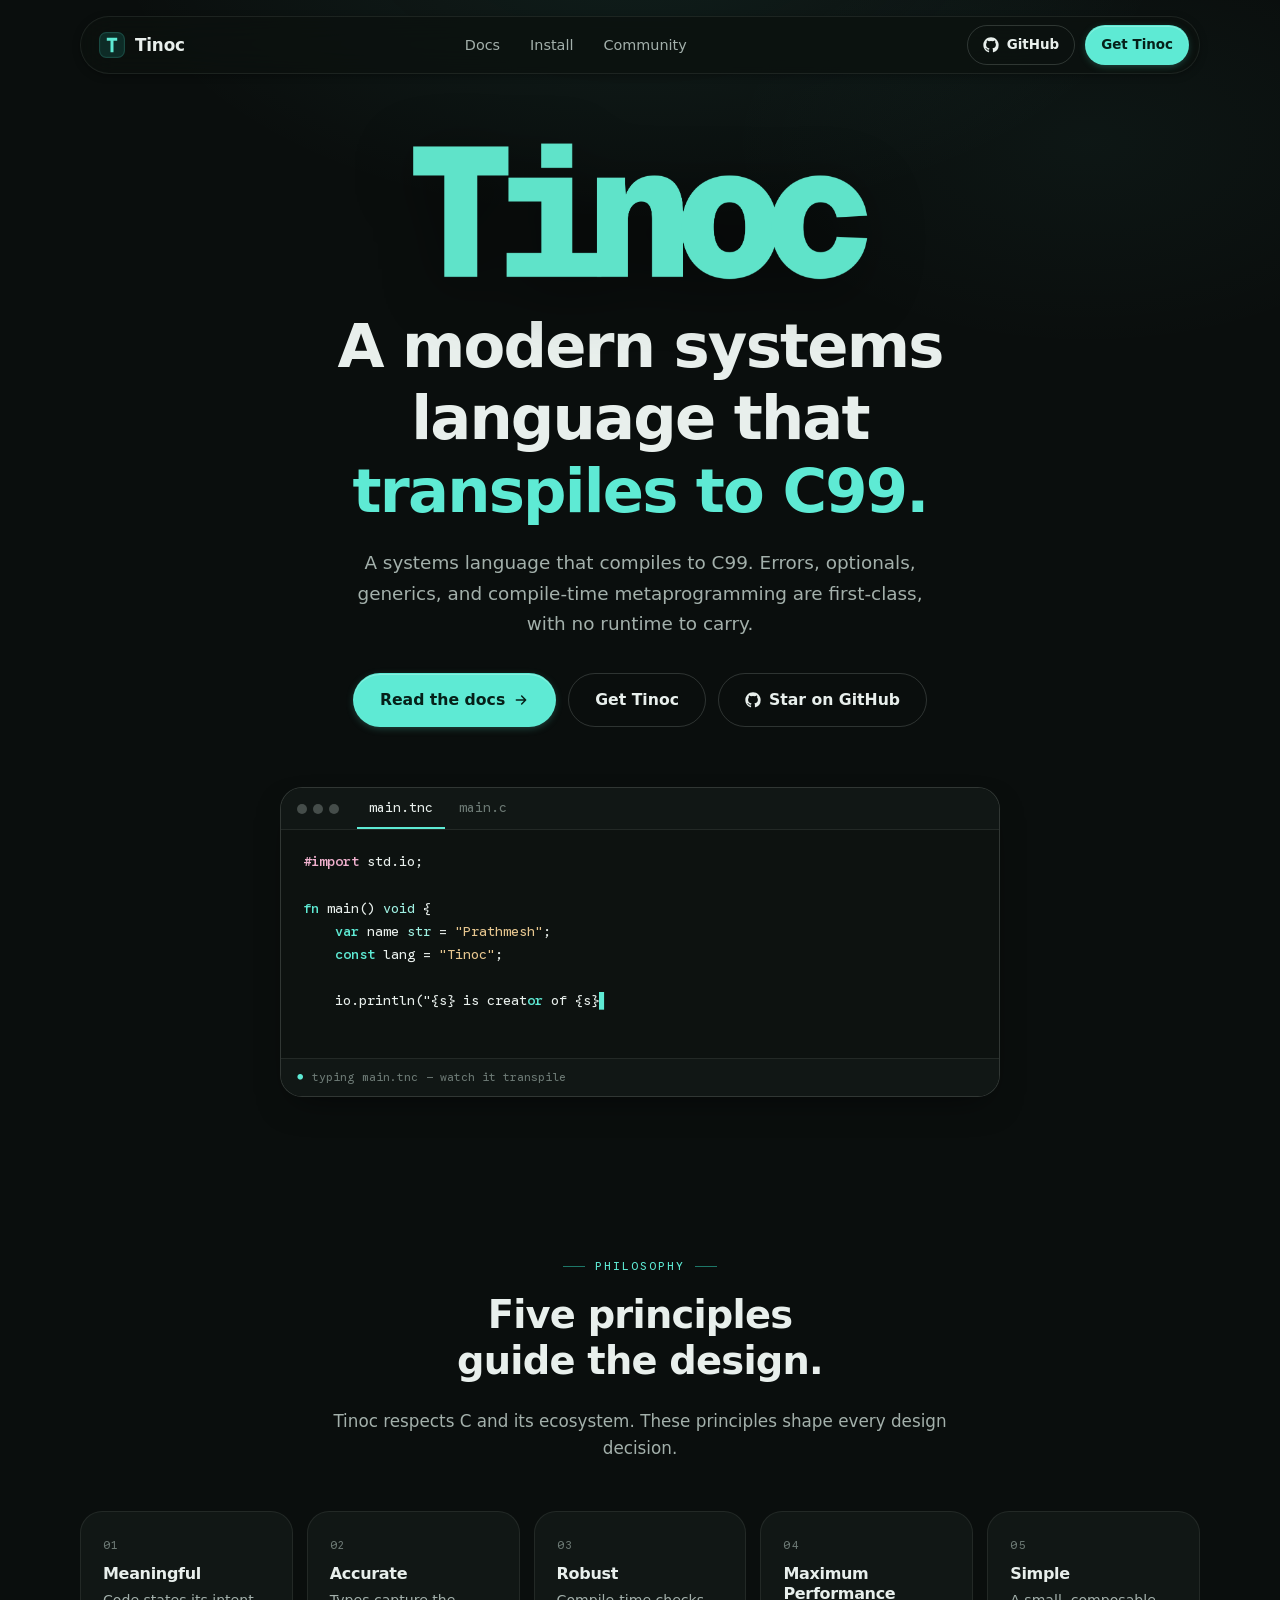
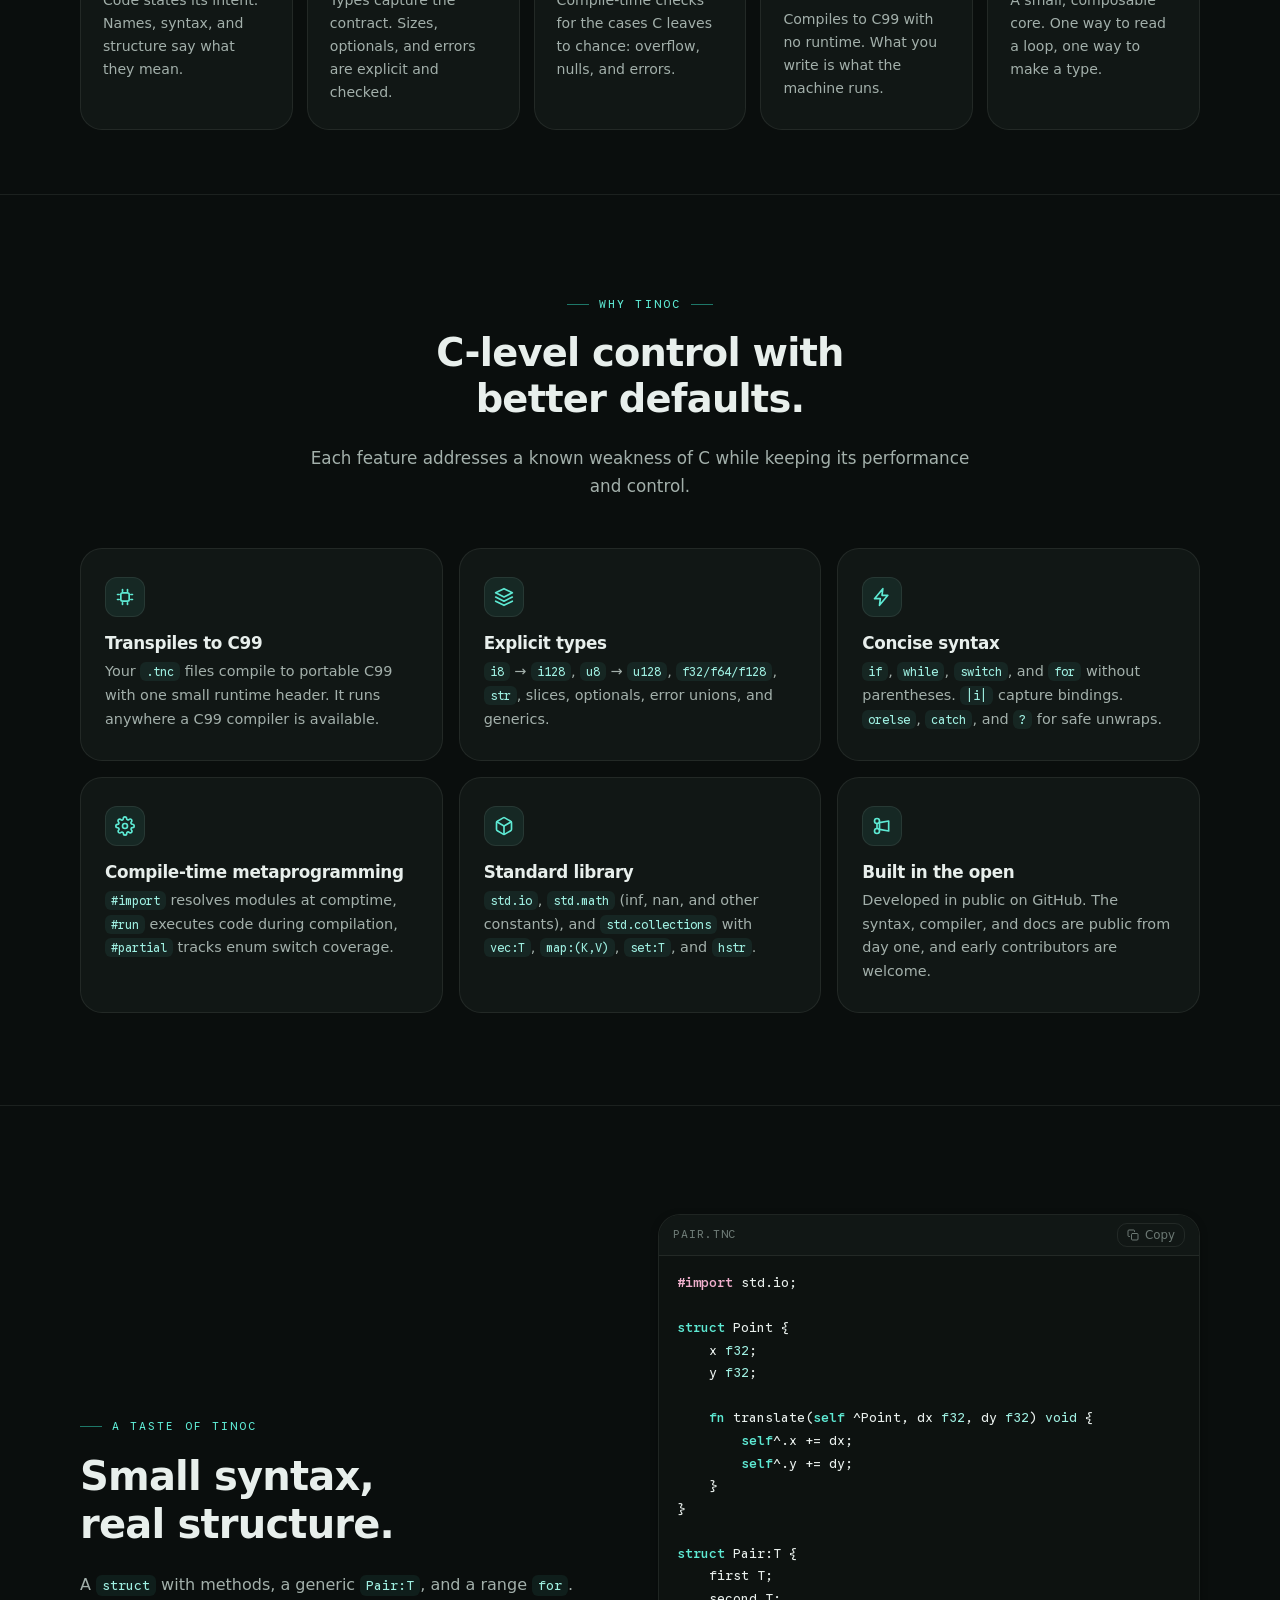
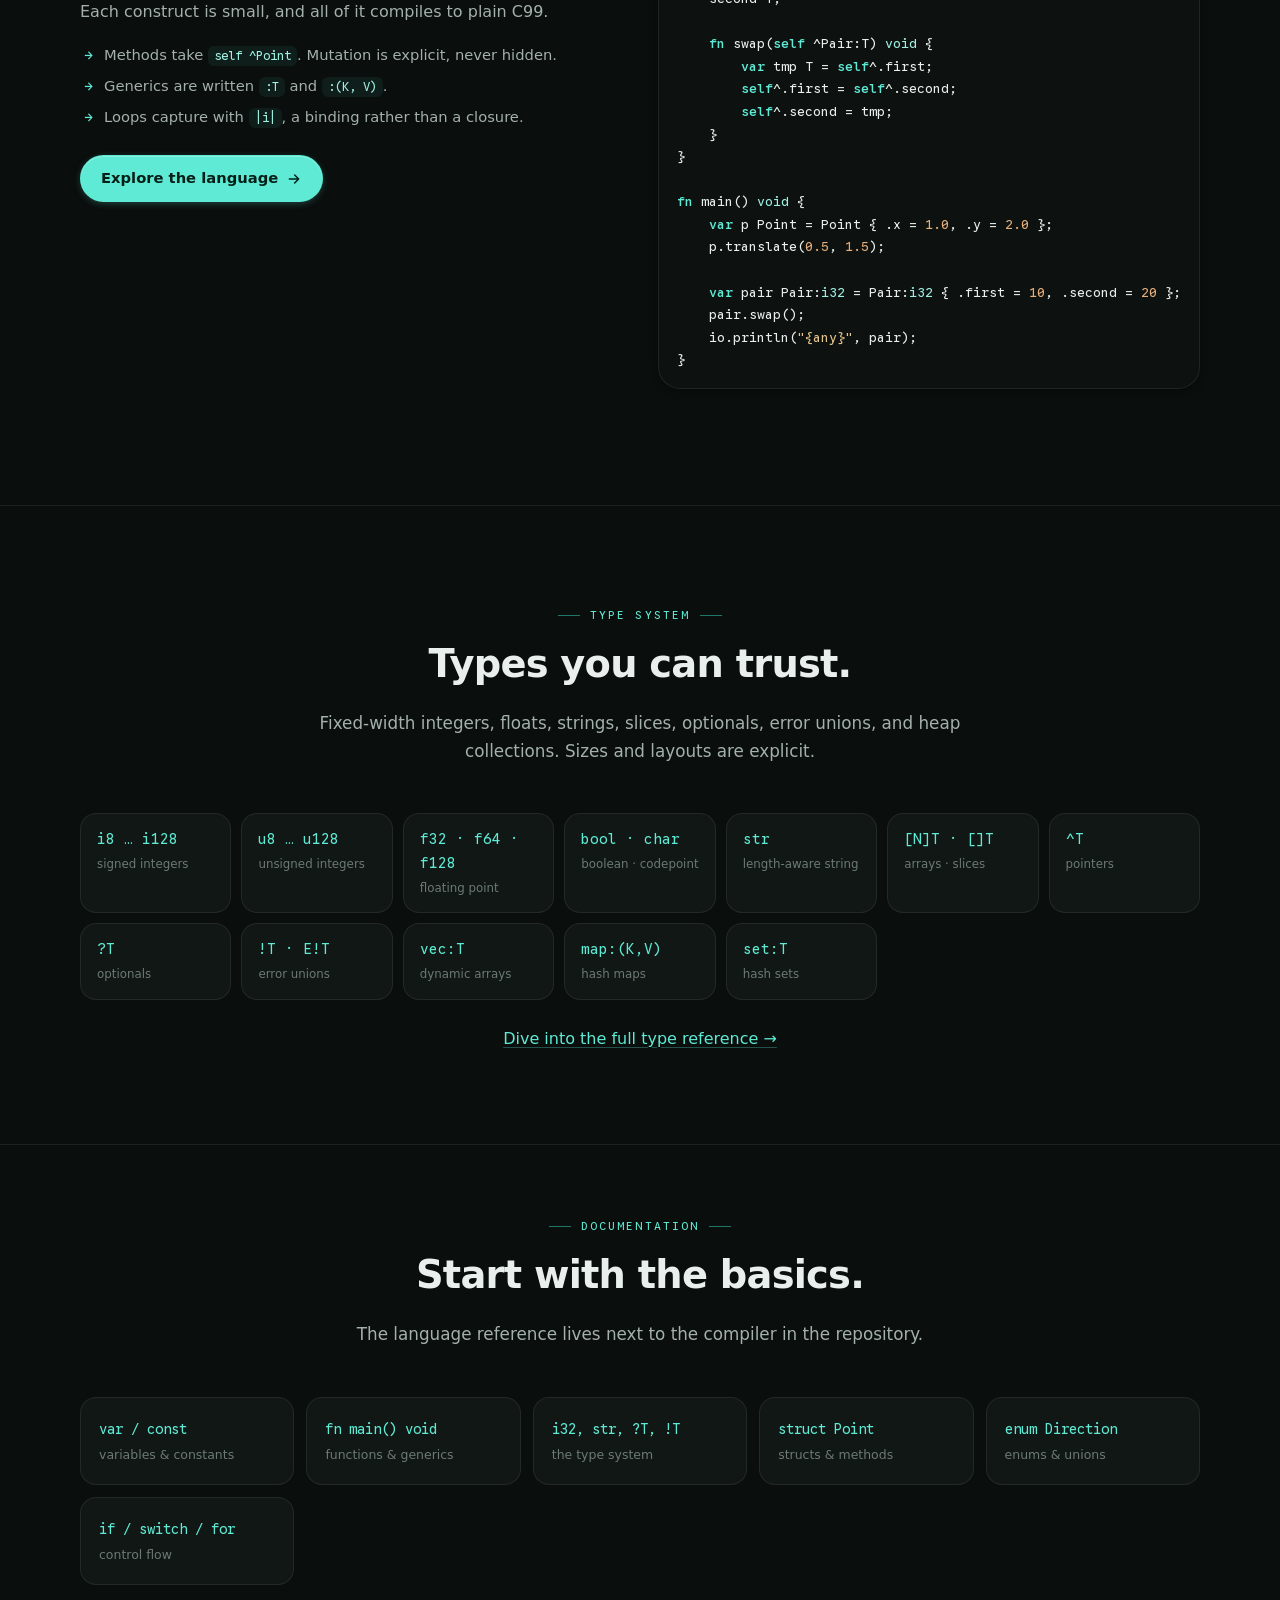
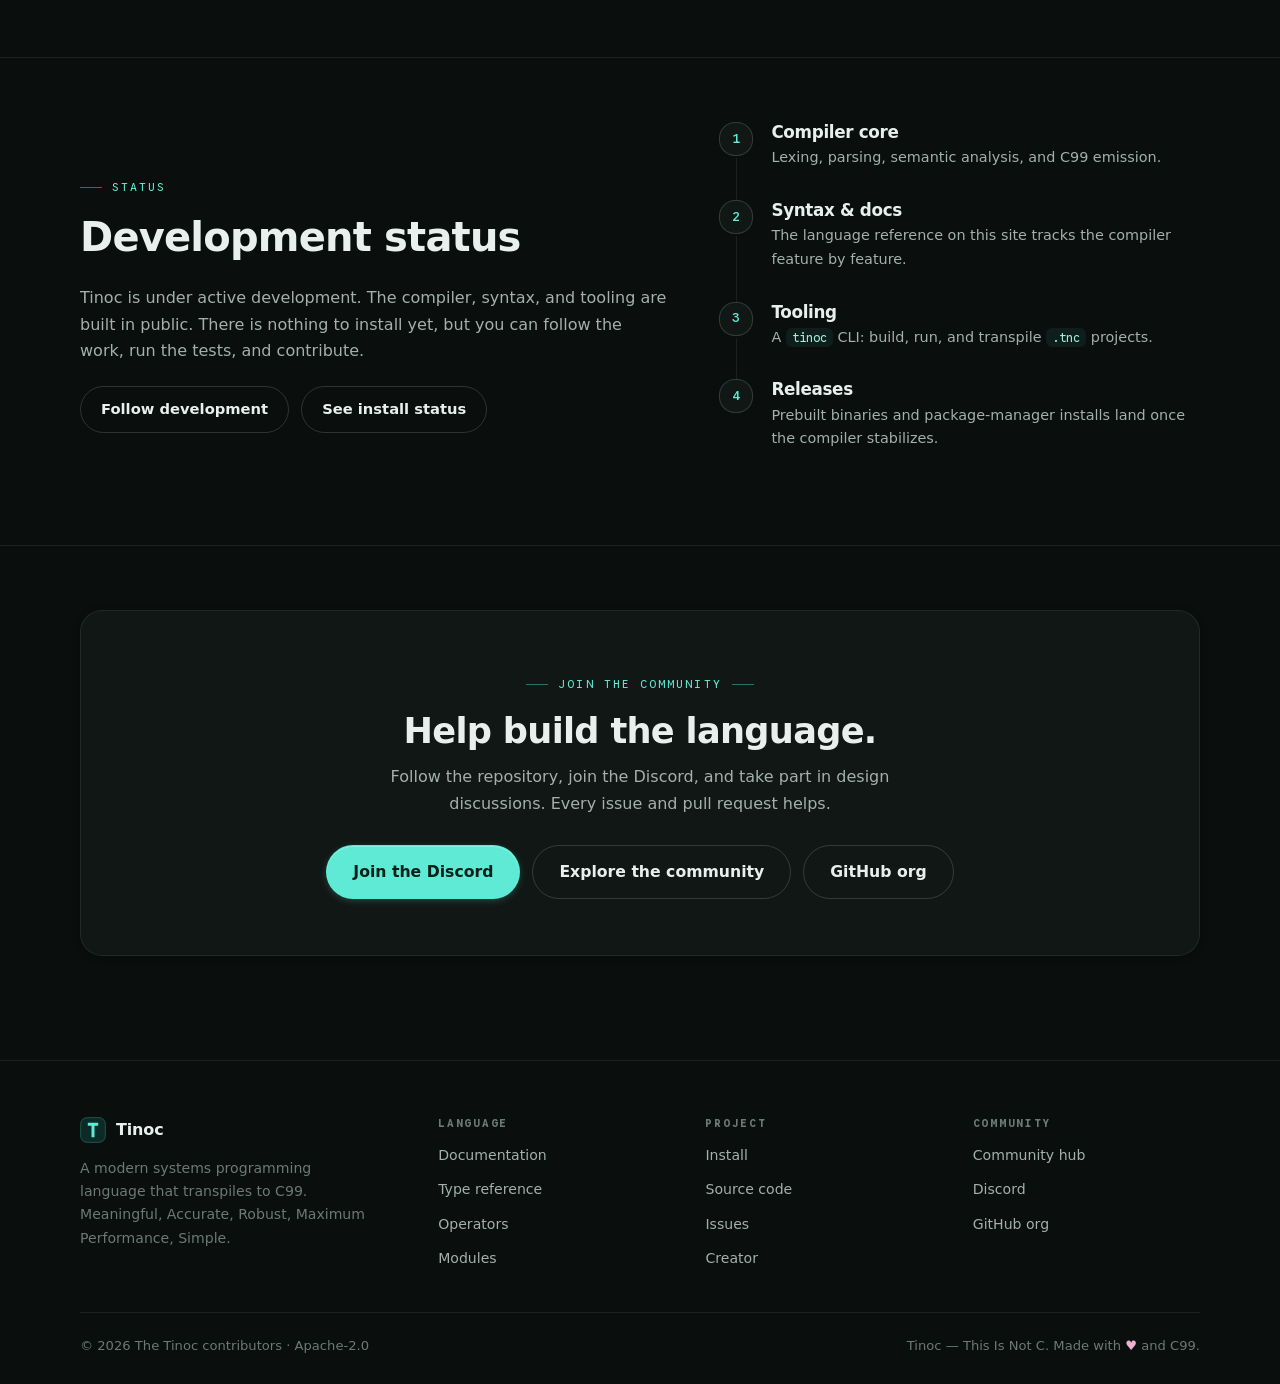
==== commit fb39e87b: "content: rewrite site copy in a plain professional voice - Replace AI-style phrasing across all page" ====
--- a/index.html
+++ b/index.html
@@ -60,8 +60,8 @@
     <img src="logo-hero-crop.png" alt="Tinoc — This Is Not C" class="hero-logo" width="1427" height="439">
     <h1>A modern systems language that<br><span class="accent">transpiles to C99.</span></h1>
     <p class="hero-sub">
-      Tinoc keeps the raw power of C — without the sharp edges. First-class errors,
-      optionals, generics, and compile-time metaprogramming, all emitting portable C99.
+      A systems language that compiles to C99. Errors, optionals, generics, and
+      compile-time metaprogramming are first-class, with no runtime to carry.
     </p>
     <div class="hero-actions">
       <a class="btn btn-primary btn-lg" href="docs.html">
@@ -103,14 +103,14 @@
   <div class="container">
     <div class="section-head center reveal">
       <span class="eyebrow center">Philosophy</span>
-      <h2>Programming should be <em style="font-style:normal;color:var(--mint)">meaningful</em>, not magical.</h2>
-      <p class="lead">Tinoc respects C and its usage. It is built on five principles that shape every design decision.</p>
+      <h2>Five principles guide the design.</h2>
+      <p class="lead">Tinoc respects C and its ecosystem. These principles shape every design decision.</p>
     </div>
     <div class="philosophy-grid">
-      <div class="phil-card reveal"><span class="num">01</span><h3>Meaningful</h3><p>Code reads like intent — names, syntax, and structure say what they mean.</p></div>
+      <div class="phil-card reveal"><span class="num">01</span><h3>Meaningful</h3><p>Code states its intent. Names, syntax, and structure say what they mean.</p></div>
       <div class="phil-card reveal"><span class="num">02</span><h3>Accurate</h3><p>Types capture the contract. Sizes, optionals, and errors are explicit and checked.</p></div>
-      <div class="phil-card reveal"><span class="num">03</span><h3>Robust</h3><p>Compile-time safety where C silently lies — overflow, nulls, and errors are first-class.</p></div>
-      <div class="phil-card reveal"><span class="num">04</span><h3>Maximum Performance</h3><p>Transpiles to C99, so what you write maps to what the machine does. No runtime tax.</p></div>
+      <div class="phil-card reveal"><span class="num">03</span><h3>Robust</h3><p>Compile-time checks for the cases C leaves to chance: overflow, nulls, and errors.</p></div>
+      <div class="phil-card reveal"><span class="num">04</span><h3>Maximum Performance</h3><p>Compiles to C99 with no runtime. What you write is what the machine runs.</p></div>
       <div class="phil-card reveal"><span class="num">05</span><h3>Simple</h3><p>A small, composable core. One way to read a loop, one way to make a type.</p></div>
     </div>
   </div>
@@ -121,24 +121,24 @@
   <div class="container">
     <div class="section-head center reveal">
       <span class="eyebrow center">Why Tinoc</span>
-      <h2>C power, engineered for humans.</h2>
-      <p class="lead">Every feature exists to remove a footgun from C while keeping its soul.</p>
+      <h2>C-level control with better defaults.</h2>
+      <p class="lead">Each feature addresses a known weakness of C while keeping its performance and control.</p>
     </div>
     <div class="feature-grid">
       <div class="feature-card reveal">
         <div class="feature-icon"><svg viewBox="0 0 24 24" fill="none" stroke="currentColor" stroke-width="2" stroke-linecap="round" stroke-linejoin="round" aria-hidden="true"><rect x="7" y="7" width="10" height="10" rx="2"/><path d="M9 3v2M15 3v2M9 19v2M15 19v2M3 9h2M3 15h2M19 9h2M19 15h2"/></svg></div>
         <h3>Transpiles to C99</h3>
-        <p>Your <code class="inline">.tnc</code> files become portable C99 with a single tiny runtime header. Runs wherever C runs — embedded to enterprise.</p>
+        <p>Your <code class="inline">.tnc</code> files compile to portable C99 with one small runtime header. It runs anywhere a C99 compiler is available.</p>
       </div>
       <div class="feature-card reveal">
         <div class="feature-icon"><svg viewBox="0 0 24 24" fill="none" stroke="currentColor" stroke-width="2" stroke-linecap="round" stroke-linejoin="round" aria-hidden="true"><path d="M12 2 2 7l10 5 10-5-10-5Z"/><path d="m2 17 10 5 10-5"/><path d="m2 12 10 5 10-5"/></svg></div>
-        <h3>Rich, honest types</h3>
+        <h3>Explicit types</h3>
         <p><code class="inline">i8</code> → <code class="inline">i128</code>, <code class="inline">u8</code> → <code class="inline">u128</code>, <code class="inline">f32/f64/f128</code>, <code class="inline">str</code>, slices, optionals, error unions, and generics.</p>
       </div>
       <div class="feature-card reveal">
         <div class="feature-icon"><svg viewBox="0 0 24 24" fill="none" stroke="currentColor" stroke-width="2" stroke-linecap="round" stroke-linejoin="round" aria-hidden="true"><path d="M13 2 3 14h7l-1 8 10-12h-7l1-8Z"/></svg></div>
-        <h3>Ergonomics without ceremony</h3>
-        <p><code class="inline">if</code>, <code class="inline">while</code>, <code class="inline">switch</code>, and <code class="inline">for</code> with no parentheses. <code class="inline">|i|</code> capture bindings. <code class="inline">orelse</code>, <code class="inline">catch</code>, <code class="inline">?</code> for safe unwraps.</p>
+        <h3>Concise syntax</h3>
+        <p><code class="inline">if</code>, <code class="inline">while</code>, <code class="inline">switch</code>, and <code class="inline">for</code> without parentheses. <code class="inline">|i|</code> capture bindings. <code class="inline">orelse</code>, <code class="inline">catch</code>, and <code class="inline">?</code> for safe unwraps.</p>
       </div>
       <div class="feature-card reveal">
         <div class="feature-icon"><svg viewBox="0 0 24 24" fill="none" stroke="currentColor" stroke-width="2" stroke-linecap="round" stroke-linejoin="round" aria-hidden="true"><circle cx="12" cy="12" r="3"/><path d="M19.4 15a1.65 1.65 0 0 0 .33 1.82l.06.06a2 2 0 1 1-2.83 2.83l-.06-.06a1.65 1.65 0 0 0-1.82-.33 1.65 1.65 0 0 0-1 1.51V21a2 2 0 1 1-4 0v-.09a1.65 1.65 0 0 0-1-1.51 1.65 1.65 0 0 0-1.82.33l-.06.06a2 2 0 1 1-2.83-2.83l.06-.06a1.65 1.65 0 0 0 .33-1.82 1.65 1.65 0 0 0-1.51-1H3a2 2 0 1 1 0-4h.09a1.65 1.65 0 0 0 1.51-1 1.65 1.65 0 0 0-.33-1.82l-.06-.06a2 2 0 1 1 2.83-2.83l.06.06a1.65 1.65 0 0 0 1.82.33h0a1.65 1.65 0 0 0 1-1.51V3a2 2 0 1 1 4 0v.09a1.65 1.65 0 0 0 1 1.51h0a1.65 1.65 0 0 0 1.82-.33l.06-.06a2 2 0 1 1 2.83 2.83l-.06.06a1.65 1.65 0 0 0-.33 1.82v0a1.65 1.65 0 0 0 1.51 1H21a2 2 0 1 1 0 4h-.09a1.65 1.65 0 0 0-1.51 1Z"/></svg></div>
@@ -148,12 +148,12 @@
       <div class="feature-card reveal">
         <div class="feature-icon"><svg viewBox="0 0 24 24" fill="none" stroke="currentColor" stroke-width="2" stroke-linecap="round" stroke-linejoin="round" aria-hidden="true"><path d="M21 8a2 2 0 0 0-1-1.73l-7-4a2 2 0 0 0-2 0l-7 4A2 2 0 0 0 3 8v8a2 2 0 0 0 1 1.73l7 4a2 2 0 0 0 2 0l7-4A2 2 0 0 0 21 16Z"/><path d="m3.3 7 8.7 5 8.7-5"/><path d="M12 22V12"/></svg></div>
         <h3>Standard library</h3>
-        <p><code class="inline">std.io</code>, <code class="inline">std.math</code> (inf, nan, and friends), and <code class="inline">std.collections</code> — <code class="inline">vec:T</code>, <code class="inline">map:(K,V)</code>, <code class="inline">set:T</code>, <code class="inline">hstr</code>.</p>
+        <p><code class="inline">std.io</code>, <code class="inline">std.math</code> (inf, nan, and other constants), and <code class="inline">std.collections</code> with <code class="inline">vec:T</code>, <code class="inline">map:(K,V)</code>, <code class="inline">set:T</code>, and <code class="inline">hstr</code>.</p>
       </div>
       <div class="feature-card reveal">
         <div class="feature-icon"><svg viewBox="0 0 24 24" fill="none" stroke="currentColor" stroke-width="2" stroke-linecap="round" stroke-linejoin="round" aria-hidden="true"><circle cx="6" cy="6" r="3"/><circle cx="6" cy="18" r="3"/><path d="M6 9v6M20 6l-11 2v8l11 2V6Z"/></svg></div>
         <h3>Built in the open</h3>
-        <p>Active development on GitHub. The syntax, compiler, and docs take shape in public — early contributors welcome.</p>
+        <p>Developed in public on GitHub. The syntax, compiler, and docs are public from day one, and early contributors are welcome.</p>
       </div>
     </div>
   </div>
@@ -168,13 +168,13 @@
         <h2 style="font-size:clamp(1.8rem,3.4vw,2.5rem)">Small syntax, real structure.</h2>
         <p class="muted">
           A <code class="inline">struct</code> with methods, a generic <code class="inline">Pair:T</code>,
-          and a range <code class="inline">for</code> — each reads almost like English, and all of it
-          compiles down to plain C99.
+          and a range <code class="inline">for</code>. Each construct is small, and all of it
+          compiles to plain C99.
         </p>
         <ul class="note-list">
-          <li>Methods take <code class="inline">self ^Point</code> — mutation is explicit, never hidden.</li>
-          <li>Generics are spelled <code class="inline">:T</code> and <code class="inline">:(K, V)</code> — no template soup.</li>
-          <li>Loops capture with <code class="inline">|i|</code> — a binding, not a closure.</li>
+          <li>Methods take <code class="inline">self ^Point</code>. Mutation is explicit, never hidden.</li>
+          <li>Generics are written <code class="inline">:T</code> and <code class="inline">:(K, V)</code>.</li>
+          <li>Loops capture with <code class="inline">|i|</code>, a binding rather than a closure.</li>
         </ul>
         <div style="margin-top:26px">
           <a class="btn btn-primary" href="docs.html">Explore the language
@@ -228,7 +228,7 @@
     <div class="section-head center reveal">
       <span class="eyebrow center">Type system</span>
       <h2>Types you can trust.</h2>
-      <p class="lead">Fixed-width integers, floats, strings, slices, optionals, error unions, and heap collections — all explicit.</p>
+      <p class="lead">Fixed-width integers, floats, strings, slices, optionals, error unions, and heap collections. Sizes and layouts are explicit.</p>
     </div>
     <div class="type-grid reveal">
       <div class="type-chip"><code>i8 … i128</code><span>signed integers</span></div>
@@ -255,8 +255,8 @@
   <div class="container">
     <div class="section-head center reveal">
       <span class="eyebrow center">Documentation</span>
-      <h2>Start reading in five minutes.</h2>
-      <p class="lead">The language reference is written in the open, right alongside the compiler.</p>
+      <h2>Start with the basics.</h2>
+      <p class="lead">The language reference lives next to the compiler in the repository.</p>
     </div>
     <div class="toc-cards">
       <a class="toc-card reveal" href="docs.html#variables">
@@ -287,10 +287,11 @@
     <div class="split">
       <div class="reveal">
         <span class="eyebrow">Status</span>
-        <h2 style="font-size:clamp(1.8rem,3.4vw,2.5rem)">Taking shape, in public.</h2>
+        <h2 style="font-size:clamp(1.8rem,3.4vw,2.5rem)">Development status</h2>
         <p class="muted">
-          Tinoc is under active development. The compiler, syntax, and tooling are being
-          built in the open — nothing to install yet, but plenty to follow, test, and shape.
+          Tinoc is under active development. The compiler, syntax, and tooling are built
+          in public. There is nothing to install yet, but you can follow the work,
+          run the tests, and contribute.
         </p>
         <div style="display:flex;gap:12px;flex-wrap:wrap;margin-top:22px">
           <a class="btn btn-ghost" href="https://github.com/tinoc-lang/tinoc" target="_blank" rel="noopener">Follow development</a>
@@ -301,11 +302,11 @@
         <ol class="steps">
           <li>
             <h3>Compiler core</h3>
-            <p>Lexing, parsing, semantic analysis and C99 emission — being built and iterated in the open.</p>
+            <p>Lexing, parsing, semantic analysis, and C99 emission.</p>
           </li>
           <li>
             <h3>Syntax &amp; docs</h3>
-            <p>The language reference you see on this site tracks the compiler, feature by feature.</p>
+            <p>The language reference on this site tracks the compiler feature by feature.</p>
           </li>
           <li>
             <h3>Tooling</h3>
@@ -326,8 +327,8 @@
   <div class="container">
     <div class="cta-band reveal">
       <span class="eyebrow center">Join the community</span>
-      <h2>Help shape a language.</h2>
-      <p>Follow the repo, join the Discord, and be part of the design conversations — every issue and pull request matters.</p>
+      <h2>Help build the language.</h2>
+      <p>Follow the repository, join the Discord, and take part in design discussions. Every issue and pull request helps.</p>
       <div class="cta-actions">
         <a class="btn btn-primary btn-lg" href="https://discord.gg/pzRamyjPUQ" target="_blank" rel="noopener">
           Join the Discord
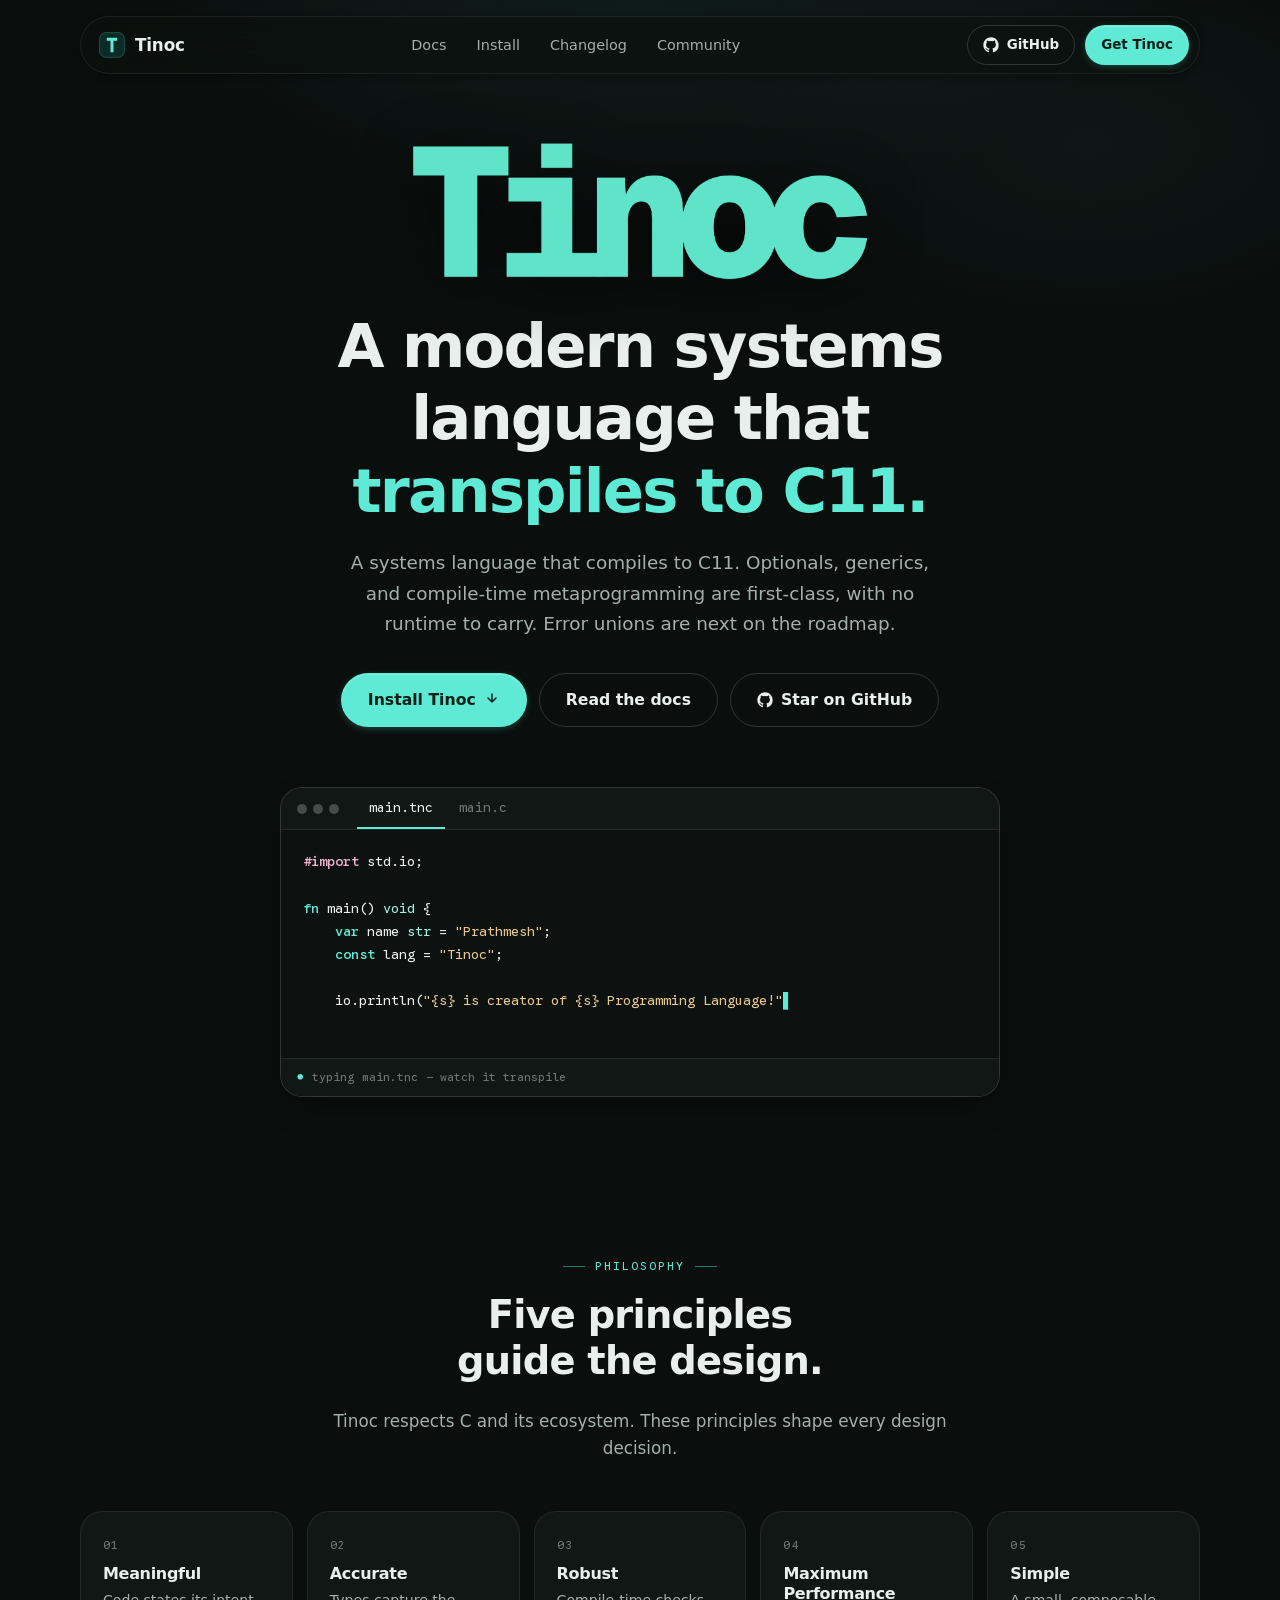
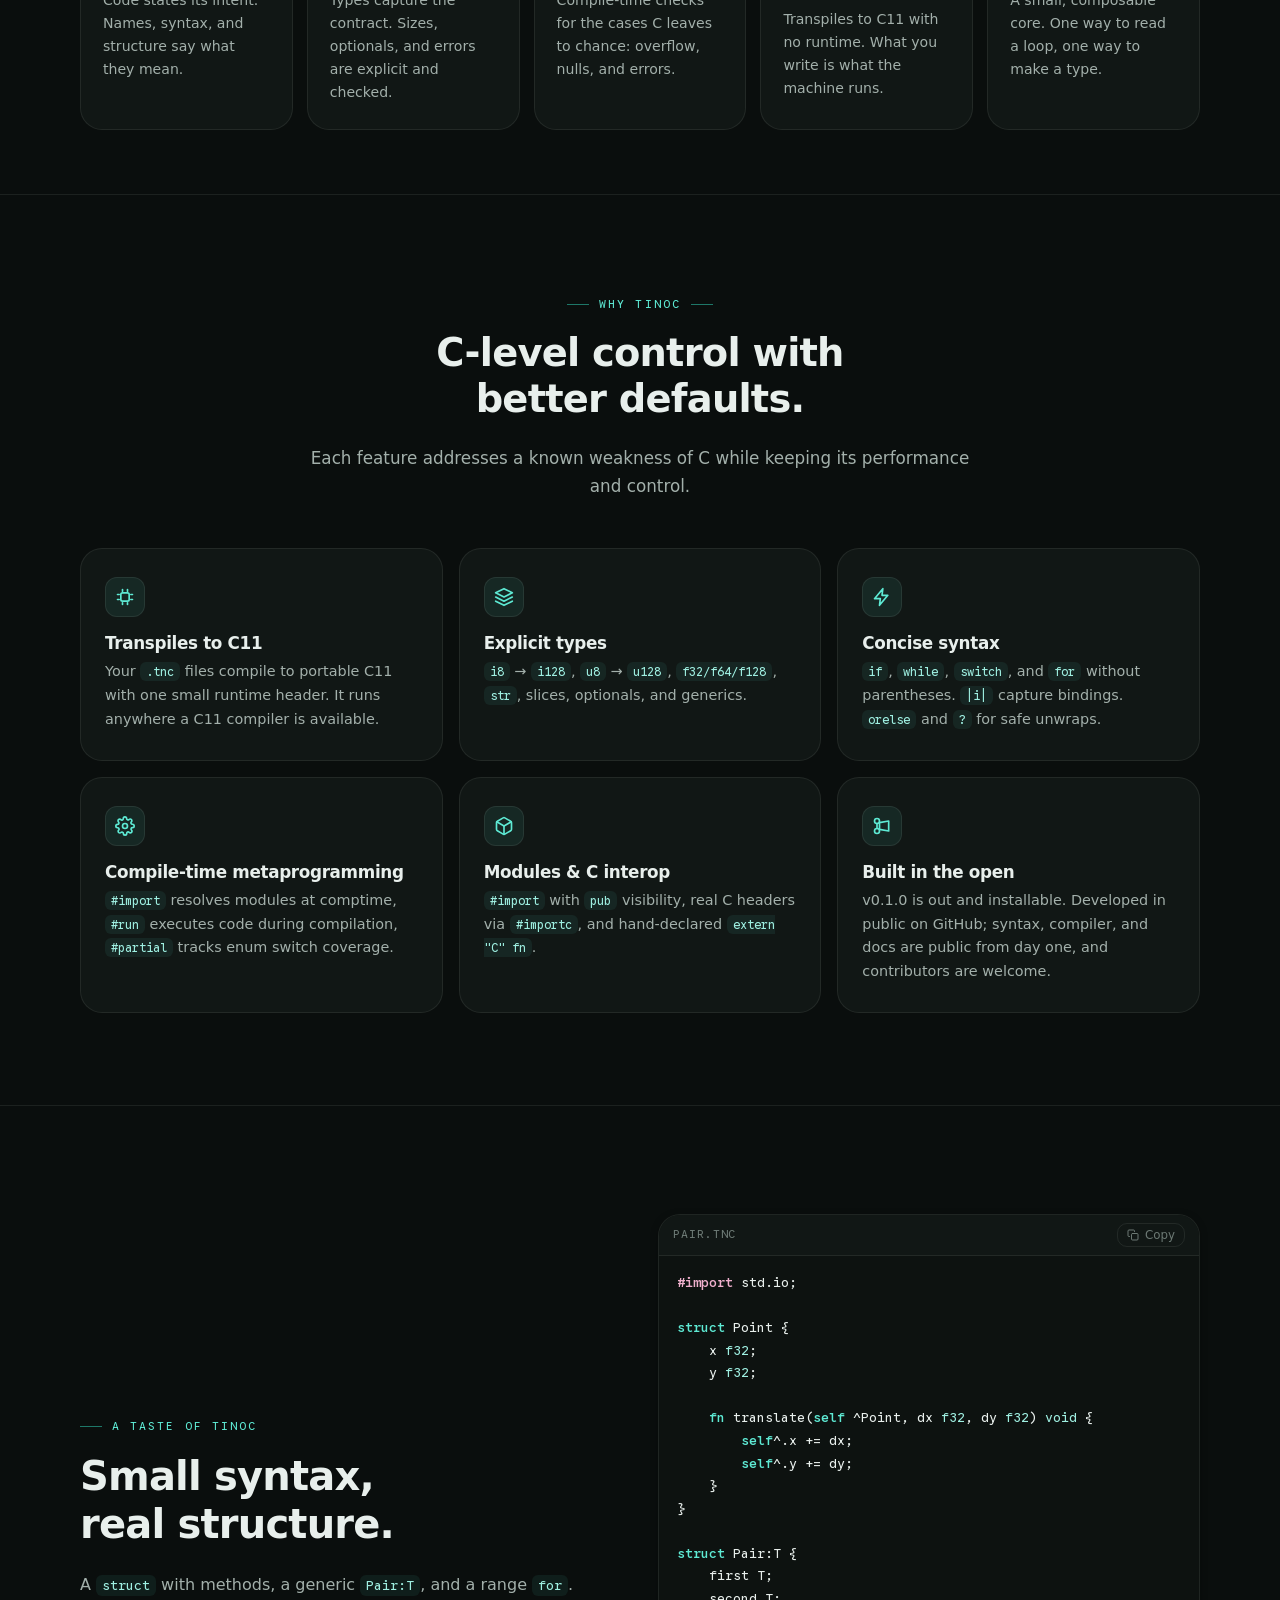
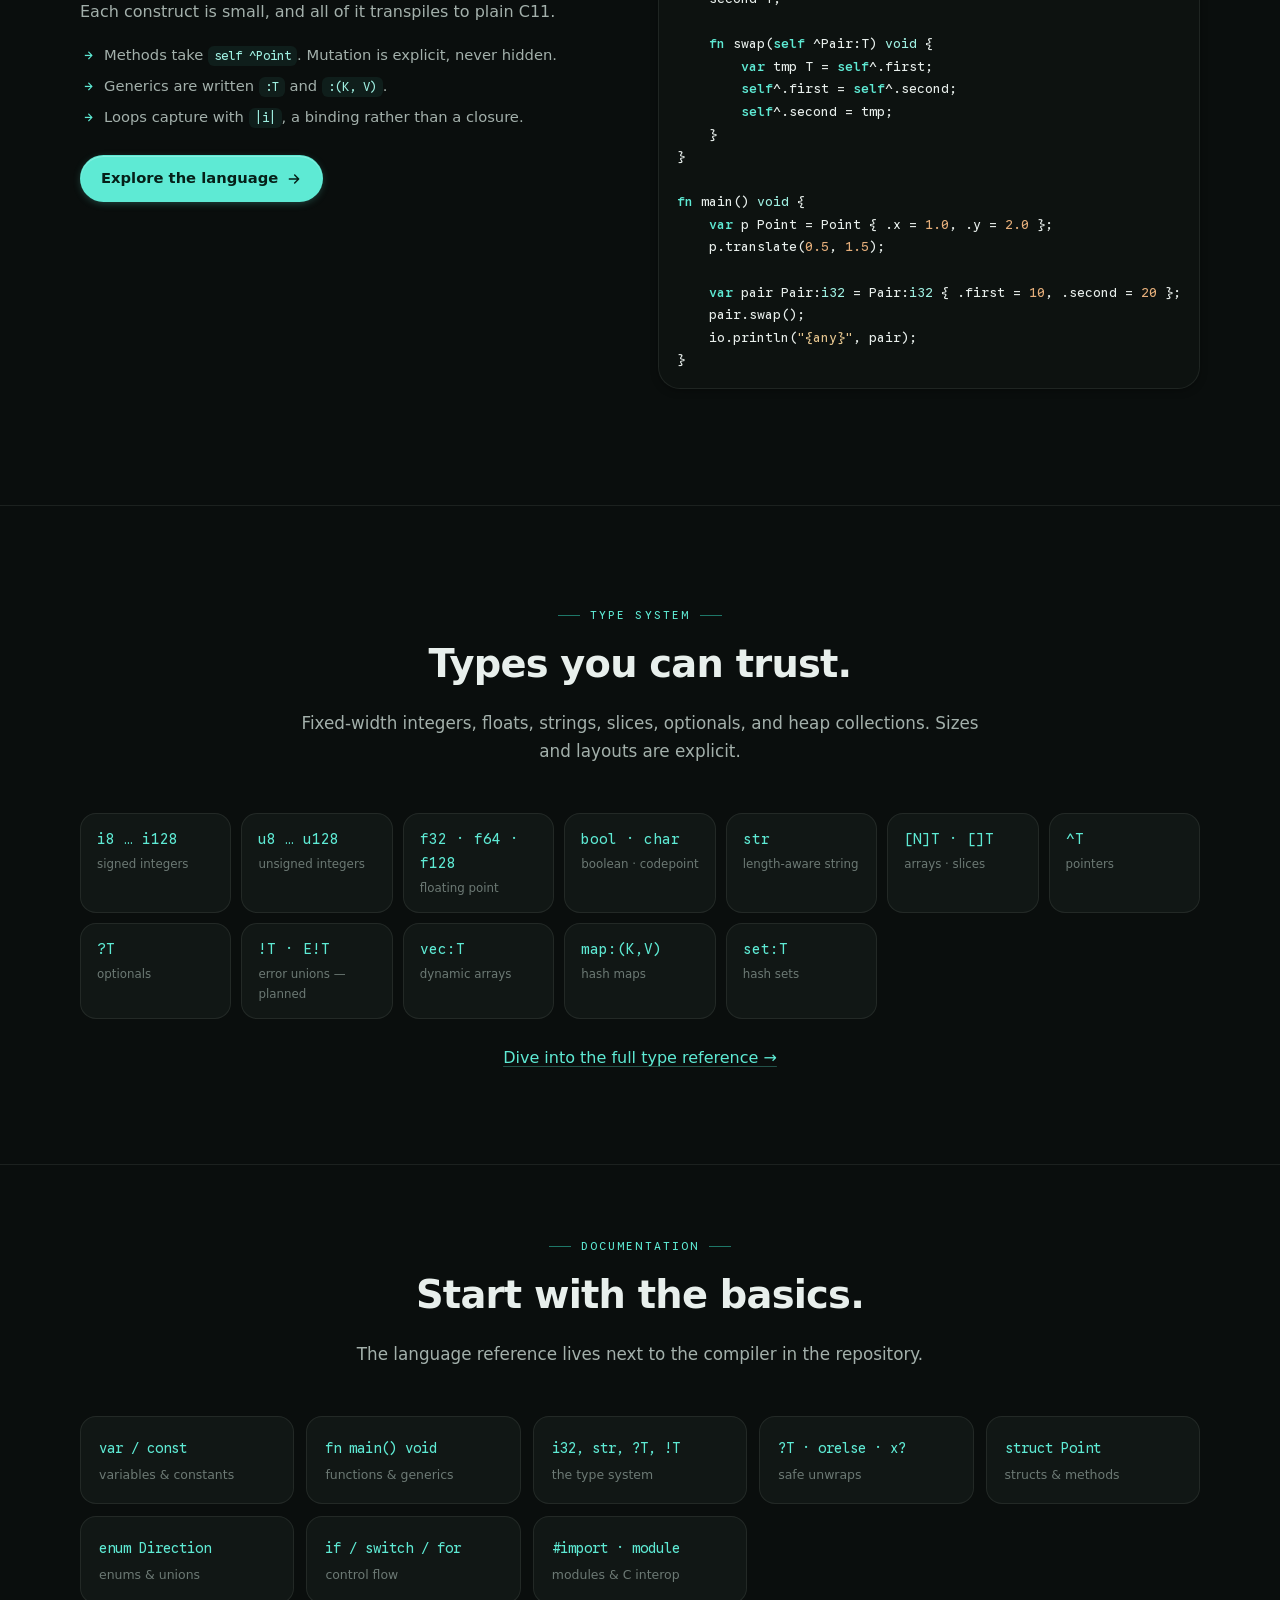
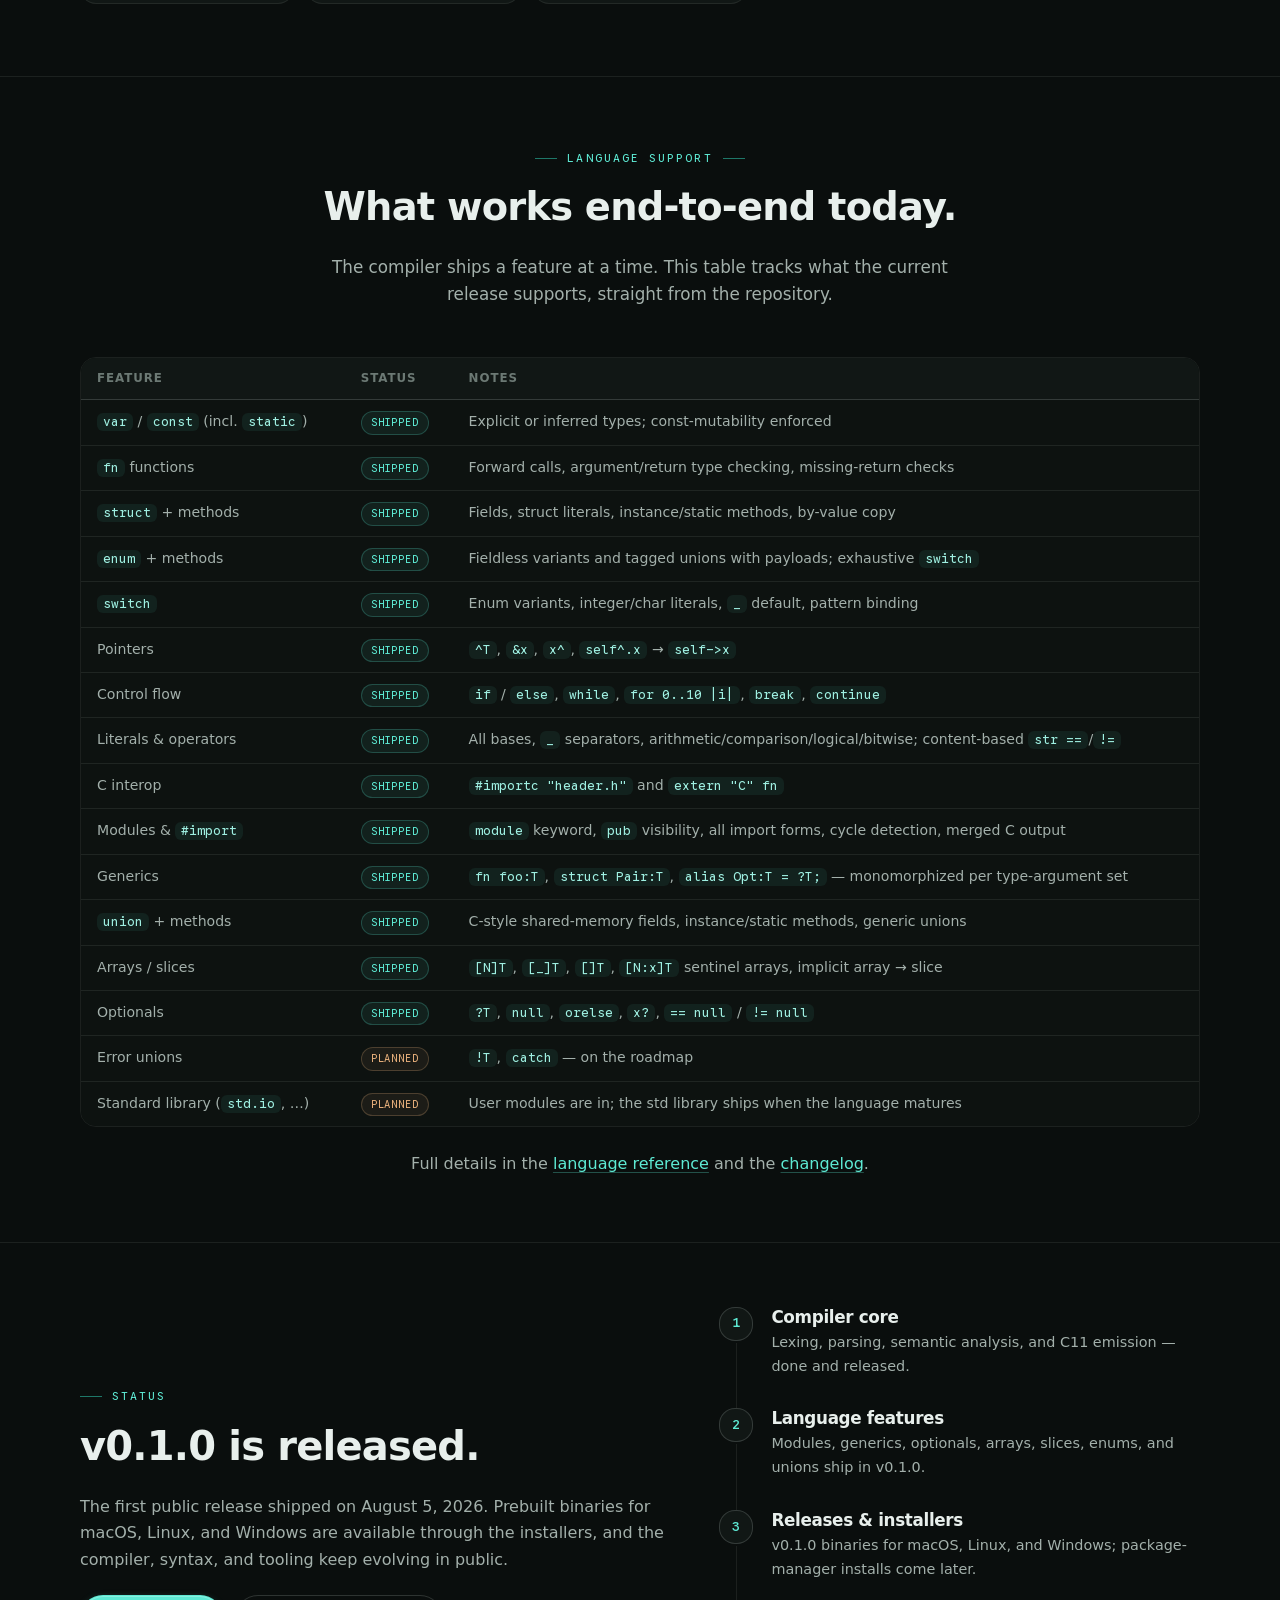
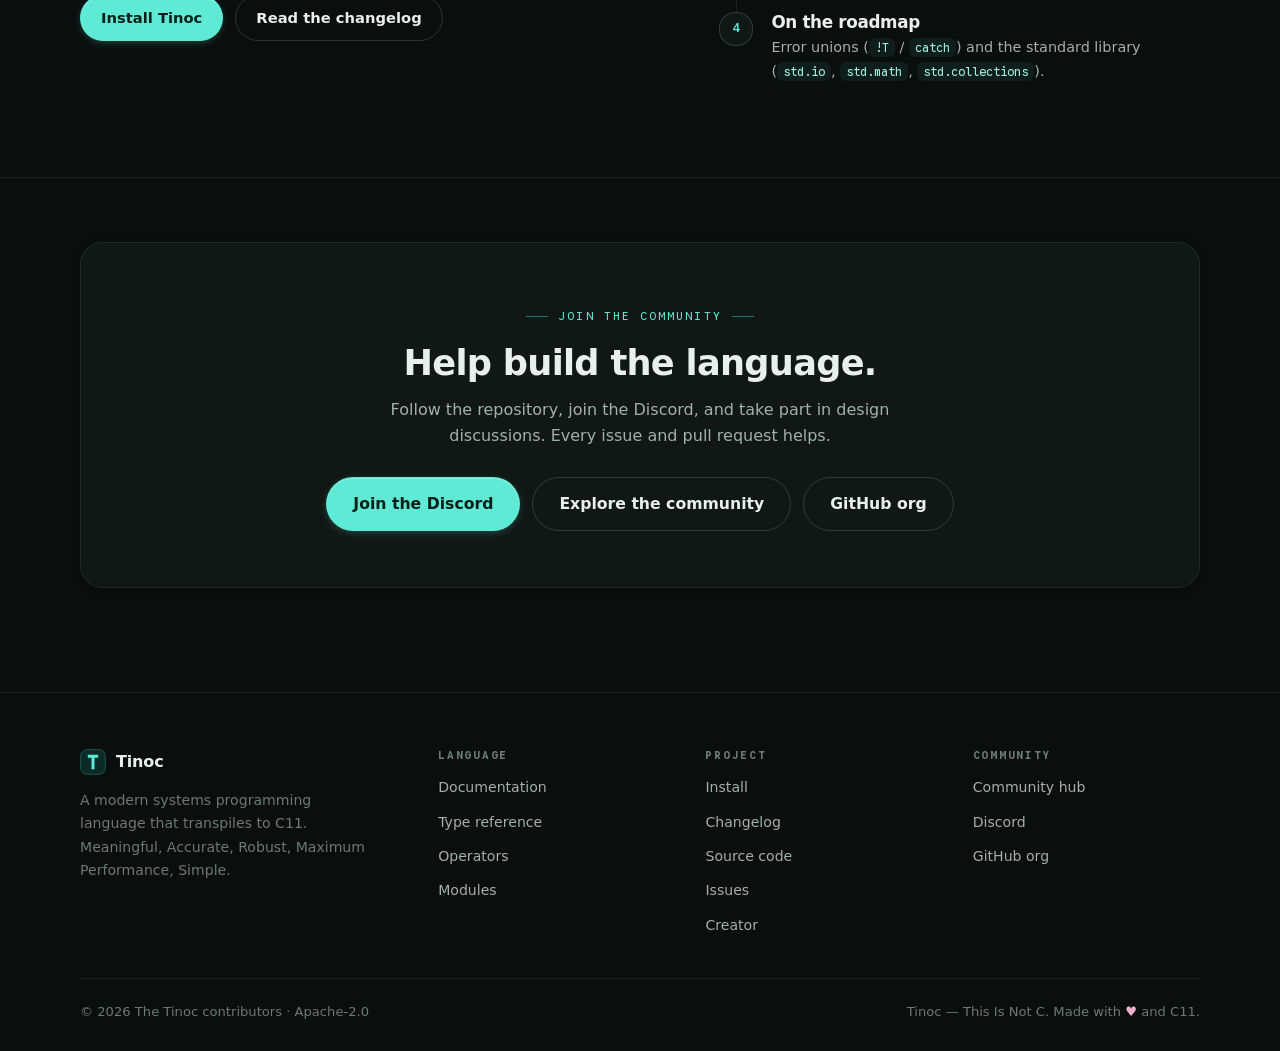
==== commit 8b883b91: "content: update site for Tinoc v0.1.0 release Refresh every page for the v0.1.0 release: the transpi" ====
--- a/index.html
+++ b/index.html
@@ -3,15 +3,24 @@
 <head>
 <meta charset="UTF-8">
 <meta name="viewport" content="width=device-width, initial-scale=1, viewport-fit=cover">
-<title>Tinoc — A Modern Systems Language That Transpiles to C99</title>
-<meta name="description" content="Tinoc (This Is Not C) is a modern systems programming language that transpiles to C99. Meaningful, accurate, robust, maximum performance, simple.">
-
+<title>Tinoc — A Modern Systems Language That Transpiles to C11</title>
+<meta name="description" content="Tinoc (This Is Not C) is a modern systems programming language that transpiles to C11. Meaningful, accurate, robust, maximum performance, simple. Install the latest release with one command.">
+<meta name="robots" content="index, follow">
+<meta name="author" content="The Tinoc contributors">
+<meta name="theme-color" content="#0a0e0d">
+<link rel="canonical" href="https://tinoc-lang.vercel.app/">
+
+<meta property="og:type" content="website">
+<meta property="og:site_name" content="Tinoc — This Is Not C">
 <meta property="og:title" content="Tinoc — This Is Not C">
-<meta property="og:description" content="A modern systems programming language that transpiles to C99. Meaningful, Accurate, Robust, Maximum Performance, Simple.">
-<meta property="og:type" content="website">
+<meta property="og:description" content="A modern systems programming language that transpiles to C11. Meaningful, Accurate, Robust, Maximum Performance, Simple.">
 <meta property="og:url" content="https://tinoc-lang.vercel.app/">
 <meta property="og:image" content="https://tinoc-lang.vercel.app/logo-mint.jpg">
+<meta property="og:locale" content="en_US">
 <meta name="twitter:card" content="summary_large_image">
+<meta name="twitter:title" content="Tinoc — This Is Not C">
+<meta name="twitter:description" content="A modern systems programming language that transpiles to C11. Meaningful, Accurate, Robust, Maximum Performance, Simple.">
+<meta name="twitter:image" content="https://tinoc-lang.vercel.app/logo-mint.jpg">
 
 <link rel="icon" href="data:image/svg+xml,%3Csvg xmlns='http://www.w3.org/2000/svg' viewBox='0 0 64 64'%3E%3Crect width='64' height='64' rx='14' fill='%230d2b26'/%3E%3Ctext x='32' y='43' font-family='monospace' font-size='30' font-weight='700' text-anchor='middle' fill='%235eead4'%3ET%3C/text%3E%3C/svg%3E">
 
@@ -20,6 +29,31 @@
 <link href="https://fonts.googleapis.com/css2?family=Google+Sans+Flex:opsz,wght@8..144,100..1000&family=Google+Sans+Code:wght@400..700&display=swap" rel="stylesheet">
 
 <link rel="stylesheet" href="assets/css/style.css">
+
+<script type="application/ld+json">
+{
+  "@context": "https://schema.org",
+  "@type": "SoftwareSourceCode",
+  "name": "Tinoc",
+  "alternateName": "This Is Not C",
+  "description": "Tinoc (This Is Not C) is a modern systems programming language that transpiles to C11. Meaningful, Accurate, Robust, Maximum Performance, Simple.",
+  "url": "https://tinoc-lang.vercel.app/",
+  "codeRepository": "https://github.com/tinoc-lang/tinoc",
+  "programmingLanguage": ["Tinoc", "C"],
+  "license": "https://www.apache.org/licenses/LICENSE-2.0",
+  "author": {
+    "@type": "Organization",
+    "name": "The Tinoc contributors",
+    "url": "https://github.com/tinoc-lang"
+  },
+  "maintainer": {
+    "@type": "Person",
+    "name": "Prathmesh Barot",
+    "url": "https://github.com/pbarot2009"
+  },
+  "softwareVersion": "0.1.0"
+}
+</script>
 </head>
 <body>
 
@@ -37,6 +71,7 @@
     <ul class="nav-links">
       <li><a class="nav-link" href="docs.html">Docs</a></li>
       <li><a class="nav-link" href="install.html">Install</a></li>
+      <li><a class="nav-link" href="changelog.html">Changelog</a></li>
       <li><a class="nav-link" href="community.html">Community</a></li>
       <li class="nav-menu-cta">
         <a class="btn btn-primary" href="install.html">Get Tinoc</a>
@@ -58,17 +93,18 @@
 <section class="hero">
   <div class="hero-inner">
     <img src="logo-hero-crop.png" alt="Tinoc — This Is Not C" class="hero-logo" width="1427" height="439">
-    <h1>A modern systems language that<br><span class="accent">transpiles to C99.</span></h1>
+    <h1>A modern systems language that<br><span class="accent">transpiles to C11.</span></h1>
     <p class="hero-sub">
-      A systems language that compiles to C99. Errors, optionals, generics, and
+      A systems language that compiles to C11. Optionals, generics, and
       compile-time metaprogramming are first-class, with no runtime to carry.
+      Error unions are next on the roadmap.
     </p>
     <div class="hero-actions">
-      <a class="btn btn-primary btn-lg" href="docs.html">
-        Read the docs
-        <svg viewBox="0 0 24 24" fill="none" stroke="currentColor" stroke-width="2.2" stroke-linecap="round" stroke-linejoin="round" aria-hidden="true"><path d="M5 12h14M13 6l6 6-6 6"/></svg>
-      </a>
-      <a class="btn btn-ghost btn-lg" href="install.html">Get Tinoc</a>
+      <a class="btn btn-primary btn-lg" href="install.html">
+        Install Tinoc
+        <svg viewBox="0 0 24 24" fill="none" stroke="currentColor" stroke-width="2.2" stroke-linecap="round" stroke-linejoin="round" aria-hidden="true"><path d="M12 3v12M6 9l6 6 6-6"/></svg>
+      </a>
+      <a class="btn btn-ghost btn-lg" href="docs.html">Read the docs</a>
       <a class="btn btn-ghost btn-lg" href="https://github.com/tinoc-lang/tinoc" target="_blank" rel="noopener">
         <svg viewBox="0 0 24 24" fill="currentColor" aria-hidden="true"><path d="M12 .5C5.65.5.5 5.65.5 12c0 5.08 3.29 9.39 7.86 10.91.58.11.79-.25.79-.55 0-.27-.01-1.17-.02-2.12-3.2.7-3.87-1.36-3.87-1.36-.52-1.33-1.28-1.68-1.28-1.68-1.04-.71.08-.7.08-.7 1.15.08 1.76 1.19 1.76 1.19 1.03 1.75 2.69 1.25 3.34.95.1-.74.4-1.25.72-1.54-2.55-.29-5.24-1.28-5.24-5.68 0-1.26.45-2.28 1.19-3.09-.12-.29-.52-1.46.11-3.05 0 0 .97-.31 3.17 1.18a11.1 11.1 0 0 1 5.77 0c2.2-1.49 3.17-1.18 3.17-1.18.63 1.59.23 2.76.11 3.05.74.81 1.19 1.83 1.19 3.09 0 4.41-2.69 5.38-5.26 5.66.41.36.78 1.06.78 2.14 0 1.55-.01 2.79-.01 3.17 0 .3.2.67.8.55A11.5 11.5 0 0 0 23.5 12C23.5 5.65 18.35.5 12 .5Z"/></svg>
         Star on GitHub
@@ -110,7 +146,7 @@
       <div class="phil-card reveal"><span class="num">01</span><h3>Meaningful</h3><p>Code states its intent. Names, syntax, and structure say what they mean.</p></div>
       <div class="phil-card reveal"><span class="num">02</span><h3>Accurate</h3><p>Types capture the contract. Sizes, optionals, and errors are explicit and checked.</p></div>
       <div class="phil-card reveal"><span class="num">03</span><h3>Robust</h3><p>Compile-time checks for the cases C leaves to chance: overflow, nulls, and errors.</p></div>
-      <div class="phil-card reveal"><span class="num">04</span><h3>Maximum Performance</h3><p>Compiles to C99 with no runtime. What you write is what the machine runs.</p></div>
+      <div class="phil-card reveal"><span class="num">04</span><h3>Maximum Performance</h3><p>Transpiles to C11 with no runtime. What you write is what the machine runs.</p></div>
       <div class="phil-card reveal"><span class="num">05</span><h3>Simple</h3><p>A small, composable core. One way to read a loop, one way to make a type.</p></div>
     </div>
   </div>
@@ -127,18 +163,18 @@
     <div class="feature-grid">
       <div class="feature-card reveal">
         <div class="feature-icon"><svg viewBox="0 0 24 24" fill="none" stroke="currentColor" stroke-width="2" stroke-linecap="round" stroke-linejoin="round" aria-hidden="true"><rect x="7" y="7" width="10" height="10" rx="2"/><path d="M9 3v2M15 3v2M9 19v2M15 19v2M3 9h2M3 15h2M19 9h2M19 15h2"/></svg></div>
-        <h3>Transpiles to C99</h3>
-        <p>Your <code class="inline">.tnc</code> files compile to portable C99 with one small runtime header. It runs anywhere a C99 compiler is available.</p>
+        <h3>Transpiles to C11</h3>
+        <p>Your <code class="inline">.tnc</code> files compile to portable C11 with one small runtime header. It runs anywhere a C11 compiler is available.</p>
       </div>
       <div class="feature-card reveal">
         <div class="feature-icon"><svg viewBox="0 0 24 24" fill="none" stroke="currentColor" stroke-width="2" stroke-linecap="round" stroke-linejoin="round" aria-hidden="true"><path d="M12 2 2 7l10 5 10-5-10-5Z"/><path d="m2 17 10 5 10-5"/><path d="m2 12 10 5 10-5"/></svg></div>
         <h3>Explicit types</h3>
-        <p><code class="inline">i8</code> → <code class="inline">i128</code>, <code class="inline">u8</code> → <code class="inline">u128</code>, <code class="inline">f32/f64/f128</code>, <code class="inline">str</code>, slices, optionals, error unions, and generics.</p>
+        <p><code class="inline">i8</code> → <code class="inline">i128</code>, <code class="inline">u8</code> → <code class="inline">u128</code>, <code class="inline">f32/f64/f128</code>, <code class="inline">str</code>, slices, optionals, and generics.</p>
       </div>
       <div class="feature-card reveal">
         <div class="feature-icon"><svg viewBox="0 0 24 24" fill="none" stroke="currentColor" stroke-width="2" stroke-linecap="round" stroke-linejoin="round" aria-hidden="true"><path d="M13 2 3 14h7l-1 8 10-12h-7l1-8Z"/></svg></div>
         <h3>Concise syntax</h3>
-        <p><code class="inline">if</code>, <code class="inline">while</code>, <code class="inline">switch</code>, and <code class="inline">for</code> without parentheses. <code class="inline">|i|</code> capture bindings. <code class="inline">orelse</code>, <code class="inline">catch</code>, and <code class="inline">?</code> for safe unwraps.</p>
+        <p><code class="inline">if</code>, <code class="inline">while</code>, <code class="inline">switch</code>, and <code class="inline">for</code> without parentheses. <code class="inline">|i|</code> capture bindings. <code class="inline">orelse</code> and <code class="inline">?</code> for safe unwraps.</p>
       </div>
       <div class="feature-card reveal">
         <div class="feature-icon"><svg viewBox="0 0 24 24" fill="none" stroke="currentColor" stroke-width="2" stroke-linecap="round" stroke-linejoin="round" aria-hidden="true"><circle cx="12" cy="12" r="3"/><path d="M19.4 15a1.65 1.65 0 0 0 .33 1.82l.06.06a2 2 0 1 1-2.83 2.83l-.06-.06a1.65 1.65 0 0 0-1.82-.33 1.65 1.65 0 0 0-1 1.51V21a2 2 0 1 1-4 0v-.09a1.65 1.65 0 0 0-1-1.51 1.65 1.65 0 0 0-1.82.33l-.06.06a2 2 0 1 1-2.83-2.83l.06-.06a1.65 1.65 0 0 0 .33-1.82 1.65 1.65 0 0 0-1.51-1H3a2 2 0 1 1 0-4h.09a1.65 1.65 0 0 0 1.51-1 1.65 1.65 0 0 0-.33-1.82l-.06-.06a2 2 0 1 1 2.83-2.83l.06.06a1.65 1.65 0 0 0 1.82.33h0a1.65 1.65 0 0 0 1-1.51V3a2 2 0 1 1 4 0v.09a1.65 1.65 0 0 0 1 1.51h0a1.65 1.65 0 0 0 1.82-.33l.06-.06a2 2 0 1 1 2.83 2.83l-.06.06a1.65 1.65 0 0 0-.33 1.82v0a1.65 1.65 0 0 0 1.51 1H21a2 2 0 1 1 0 4h-.09a1.65 1.65 0 0 0-1.51 1Z"/></svg></div>
@@ -147,13 +183,13 @@
       </div>
       <div class="feature-card reveal">
         <div class="feature-icon"><svg viewBox="0 0 24 24" fill="none" stroke="currentColor" stroke-width="2" stroke-linecap="round" stroke-linejoin="round" aria-hidden="true"><path d="M21 8a2 2 0 0 0-1-1.73l-7-4a2 2 0 0 0-2 0l-7 4A2 2 0 0 0 3 8v8a2 2 0 0 0 1 1.73l7 4a2 2 0 0 0 2 0l7-4A2 2 0 0 0 21 16Z"/><path d="m3.3 7 8.7 5 8.7-5"/><path d="M12 22V12"/></svg></div>
-        <h3>Standard library</h3>
-        <p><code class="inline">std.io</code>, <code class="inline">std.math</code> (inf, nan, and other constants), and <code class="inline">std.collections</code> with <code class="inline">vec:T</code>, <code class="inline">map:(K,V)</code>, <code class="inline">set:T</code>, and <code class="inline">hstr</code>.</p>
+        <h3>Modules &amp; C interop</h3>
+        <p><code class="inline">#import</code> with <code class="inline">pub</code> visibility, real C headers via <code class="inline">#importc</code>, and hand-declared <code class="inline">extern "C" fn</code>.</p>
       </div>
       <div class="feature-card reveal">
         <div class="feature-icon"><svg viewBox="0 0 24 24" fill="none" stroke="currentColor" stroke-width="2" stroke-linecap="round" stroke-linejoin="round" aria-hidden="true"><circle cx="6" cy="6" r="3"/><circle cx="6" cy="18" r="3"/><path d="M6 9v6M20 6l-11 2v8l11 2V6Z"/></svg></div>
         <h3>Built in the open</h3>
-        <p>Developed in public on GitHub. The syntax, compiler, and docs are public from day one, and early contributors are welcome.</p>
+        <p>v0.1.0 is out and installable. Developed in public on GitHub; syntax, compiler, and docs are public from day one, and contributors are welcome.</p>
       </div>
     </div>
   </div>
@@ -169,7 +205,7 @@
         <p class="muted">
           A <code class="inline">struct</code> with methods, a generic <code class="inline">Pair:T</code>,
           and a range <code class="inline">for</code>. Each construct is small, and all of it
-          compiles to plain C99.
+          transpiles to plain C11.
         </p>
         <ul class="note-list">
           <li>Methods take <code class="inline">self ^Point</code>. Mutation is explicit, never hidden.</li>
@@ -228,7 +264,7 @@
     <div class="section-head center reveal">
       <span class="eyebrow center">Type system</span>
       <h2>Types you can trust.</h2>
-      <p class="lead">Fixed-width integers, floats, strings, slices, optionals, error unions, and heap collections. Sizes and layouts are explicit.</p>
+      <p class="lead">Fixed-width integers, floats, strings, slices, optionals, and heap collections. Sizes and layouts are explicit.</p>
     </div>
     <div class="type-grid reveal">
       <div class="type-chip"><code>i8 … i128</code><span>signed integers</span></div>
@@ -239,7 +275,7 @@
       <div class="type-chip"><code>[N]T · []T</code><span>arrays · slices</span></div>
       <div class="type-chip"><code>^T</code><span>pointers</span></div>
       <div class="type-chip"><code>?T</code><span>optionals</span></div>
-      <div class="type-chip"><code>!T · E!T</code><span>error unions</span></div>
+      <div class="type-chip"><code>!T · E!T</code><span>error unions — planned</span></div>
       <div class="type-chip"><code>vec:T</code><span>dynamic arrays</span></div>
       <div class="type-chip"><code>map:(K,V)</code><span>hash maps</span></div>
       <div class="type-chip"><code>set:T</code><span>hash sets</span></div>
@@ -268,16 +304,61 @@
       <a class="toc-card reveal" href="docs.html#types">
         <code>i32, str, ?T, !T</code><span>the type system</span>
       </a>
+      <a class="toc-card reveal" href="docs.html#optionals">
+        <code>?T · orelse · x?</code><span>safe unwraps</span>
+      </a>
       <a class="toc-card reveal" href="docs.html#structs">
         <code>struct Point</code><span>structs &amp; methods</span>
       </a>
       <a class="toc-card reveal" href="docs.html#enums">
         <code>enum Direction</code><span>enums &amp; unions</span>
       </a>
-      <a class="toc-card reveal" href="docs.html#control-flow">
+      <a class="toc-card reveal" href="docs.html#switch">
         <code>if / switch / for</code><span>control flow</span>
       </a>
-    </div>
+      <a class="toc-card reveal" href="docs.html#modules">
+        <code>#import · module</code><span>modules &amp; C interop</span>
+      </a>
+    </div>
+  </div>
+</section>
+
+<!-- ============ LANGUAGE SUPPORT ============ -->
+<section class="section section-tight" id="support">
+  <div class="container">
+    <div class="section-head center reveal">
+      <span class="eyebrow center">Language support</span>
+      <h2>What works end-to-end today.</h2>
+      <p class="lead">The compiler ships a feature at a time. This table tracks what the current release supports, straight from the repository.</p>
+    </div>
+    <div class="table-wrap reveal">
+      <table class="docs-table support-table">
+        <thead>
+          <tr><th>Feature</th><th>Status</th><th>Notes</th></tr>
+        </thead>
+        <tbody>
+          <tr><td><code>var</code> / <code>const</code> (incl. <code>static</code>)</td><td><span class="pill done">Shipped</span></td><td>Explicit or inferred types; const-mutability enforced</td></tr>
+          <tr><td><code>fn</code> functions</td><td><span class="pill done">Shipped</span></td><td>Forward calls, argument/return type checking, missing-return checks</td></tr>
+          <tr><td><code>struct</code> + methods</td><td><span class="pill done">Shipped</span></td><td>Fields, struct literals, instance/static methods, by-value copy</td></tr>
+          <tr><td><code>enum</code> + methods</td><td><span class="pill done">Shipped</span></td><td>Fieldless variants and tagged unions with payloads; exhaustive <code>switch</code></td></tr>
+          <tr><td><code>switch</code></td><td><span class="pill done">Shipped</span></td><td>Enum variants, integer/char literals, <code>_</code> default, pattern binding</td></tr>
+          <tr><td>Pointers</td><td><span class="pill done">Shipped</span></td><td><code>^T</code>, <code>&amp;x</code>, <code>x^</code>, <code>self^.x</code> → <code>self-&gt;x</code></td></tr>
+          <tr><td>Control flow</td><td><span class="pill done">Shipped</span></td><td><code>if</code> / <code>else</code>, <code>while</code>, <code>for 0..10 |i|</code>, <code>break</code>, <code>continue</code></td></tr>
+          <tr><td>Literals &amp; operators</td><td><span class="pill done">Shipped</span></td><td>All bases, <code>_</code> separators, arithmetic/comparison/logical/bitwise; content-based <code>str ==</code>/<code>!=</code></td></tr>
+          <tr><td>C interop</td><td><span class="pill done">Shipped</span></td><td><code>#importc "header.h"</code> and <code>extern "C" fn</code></td></tr>
+          <tr><td>Modules &amp; <code>#import</code></td><td><span class="pill done">Shipped</span></td><td><code>module</code> keyword, <code>pub</code> visibility, all import forms, cycle detection, merged C output</td></tr>
+          <tr><td>Generics</td><td><span class="pill done">Shipped</span></td><td><code>fn foo:T</code>, <code>struct Pair:T</code>, <code>alias Opt:T = ?T;</code> — monomorphized per type-argument set</td></tr>
+          <tr><td><code>union</code> + methods</td><td><span class="pill done">Shipped</span></td><td>C-style shared-memory fields, instance/static methods, generic unions</td></tr>
+          <tr><td>Arrays / slices</td><td><span class="pill done">Shipped</span></td><td><code>[N]T</code>, <code>[_]T</code>, <code>[]T</code>, <code>[N:x]T</code> sentinel arrays, implicit array → slice</td></tr>
+          <tr><td>Optionals</td><td><span class="pill done">Shipped</span></td><td><code>?T</code>, <code>null</code>, <code>orelse</code>, <code>x?</code>, <code>== null</code> / <code>!= null</code></td></tr>
+          <tr><td>Error unions</td><td><span class="pill next">Planned</span></td><td><code>!T</code>, <code>catch</code> — on the roadmap</td></tr>
+          <tr><td>Standard library (<code>std.io</code>, …)</td><td><span class="pill next">Planned</span></td><td>User modules are in; the std library ships when the language matures</td></tr>
+        </tbody>
+      </table>
+    </div>
+    <p class="center muted reveal" style="margin-top:24px">
+      Full details in the <a href="docs.html">language reference</a> and the <a href="changelog.html">changelog</a>.
+    </p>
   </div>
 </section>
 
@@ -287,34 +368,34 @@
     <div class="split">
       <div class="reveal">
         <span class="eyebrow">Status</span>
-        <h2 style="font-size:clamp(1.8rem,3.4vw,2.5rem)">Development status</h2>
+        <h2 style="font-size:clamp(1.8rem,3.4vw,2.5rem)">v0.1.0 is released.</h2>
         <p class="muted">
-          Tinoc is under active development. The compiler, syntax, and tooling are built
-          in public. There is nothing to install yet, but you can follow the work,
-          run the tests, and contribute.
+          The first public release shipped on August 5, 2026. Prebuilt binaries for
+          macOS, Linux, and Windows are available through the installers, and the
+          compiler, syntax, and tooling keep evolving in public.
         </p>
         <div style="display:flex;gap:12px;flex-wrap:wrap;margin-top:22px">
-          <a class="btn btn-ghost" href="https://github.com/tinoc-lang/tinoc" target="_blank" rel="noopener">Follow development</a>
-          <a class="btn btn-ghost" href="install.html">See install status</a>
+          <a class="btn btn-primary" href="install.html">Install Tinoc</a>
+          <a class="btn btn-ghost" href="changelog.html">Read the changelog</a>
         </div>
       </div>
       <div class="reveal">
         <ol class="steps">
           <li>
             <h3>Compiler core</h3>
-            <p>Lexing, parsing, semantic analysis, and C99 emission.</p>
+            <p>Lexing, parsing, semantic analysis, and C11 emission — done and released.</p>
           </li>
           <li>
-            <h3>Syntax &amp; docs</h3>
-            <p>The language reference on this site tracks the compiler feature by feature.</p>
+            <h3>Language features</h3>
+            <p>Modules, generics, optionals, arrays, slices, enums, and unions ship in v0.1.0.</p>
           </li>
           <li>
-            <h3>Tooling</h3>
-            <p>A <code class="inline">tinoc</code> CLI: build, run, and transpile <code class="inline">.tnc</code> projects.</p>
+            <h3>Releases &amp; installers</h3>
+            <p>v0.1.0 binaries for macOS, Linux, and Windows; package-manager installs come later.</p>
           </li>
           <li>
-            <h3>Releases</h3>
-            <p>Prebuilt binaries and package-manager installs land once the compiler stabilizes.</p>
+            <h3>On the roadmap</h3>
+            <p>Error unions (<code class="inline">!T</code> / <code class="inline">catch</code>) and the standard library (<code class="inline">std.io</code>, <code class="inline">std.math</code>, <code class="inline">std.collections</code>).</p>
           </li>
         </ol>
       </div>
@@ -353,7 +434,7 @@
           </svg>
           <span class="brand-word">Tinoc</span>
         </a>
-        <p>A modern systems programming language that transpiles to C99. Meaningful, Accurate, Robust, Maximum Performance, Simple.</p>
+        <p>A modern systems programming language that transpiles to C11. Meaningful, Accurate, Robust, Maximum Performance, Simple.</p>
       </div>
       <div class="footer-col">
         <h4>Language</h4>
@@ -368,6 +449,7 @@
         <h4>Project</h4>
         <ul>
           <li><a href="install.html">Install</a></li>
+          <li><a href="changelog.html">Changelog</a></li>
           <li><a href="https://github.com/tinoc-lang/tinoc" target="_blank" rel="noopener">Source code</a></li>
           <li><a href="https://github.com/tinoc-lang/tinoc/issues" target="_blank" rel="noopener">Issues</a></li>
           <li><a href="https://github.com/pbarot2009" target="_blank" rel="noopener">Creator</a></li>
@@ -384,7 +466,7 @@
     </div>
     <div class="footer-bottom">
       <span>© <span data-year>2026</span> The Tinoc contributors · Apache-2.0</span>
-      <span>Tinoc — This Is Not C. Made with <span class="heart">♥</span> and C99.</span>
+      <span>Tinoc — This Is Not C. Made with <span class="heart">♥</span> and C11.</span>
     </div>
   </div>
 </footer>
--- a/assets/css/style.css
+++ b/assets/css/style.css
@@ -1,6 +1,6 @@
 /* ============================================================
    TINOC — design system
-   A modern systems programming language that transpiles to C99.
+   A modern systems programming language that transpiles to C11.
    Refined dark · minimal · professional.
    ============================================================ */
 
@@ -1209,6 +1209,152 @@
 .docs-content article { max-width: 74ch; }
 @media (max-width: 980px) { .docs-content article { max-width: none; } }
 
+/* ---------- Status pills ---------- */
+.pill {
+  display: inline-flex;
+  align-items: center;
+  font-family: var(--font-mono);
+  font-size: 0.66rem;
+  letter-spacing: 0.08em;
+  text-transform: uppercase;
+  padding: 2px 9px;
+  border-radius: var(--radius-pill);
+  border: 1px solid var(--line);
+  white-space: nowrap;
+}
+.pill.done {
+  color: var(--mint);
+  background: rgba(94, 234, 212, 0.07);
+  border-color: rgba(94, 234, 212, 0.22);
+}
+.pill.next {
+  color: var(--peach);
+  background: rgba(229, 174, 122, 0.07);
+  border-color: rgba(229, 174, 122, 0.24);
+}
+.support-table td:first-child code,
+.docs-table td code { color: var(--mint-soft); }
+
+/* ---------- Changelog page ---------- */
+.clog-nav {
+  display: flex;
+  flex-wrap: wrap;
+  gap: 12px;
+  justify-content: center;
+  margin: 40px 0 8px;
+}
+.clog-release {
+  border: 1px solid var(--line);
+  border-radius: var(--radius-lg);
+  background: var(--bg-2);
+  padding: 34px 38px 40px;
+  margin-top: 28px;
+  box-shadow: var(--shadow-sm);
+}
+.clog-head {
+  display: flex;
+  flex-wrap: wrap;
+  align-items: center;
+  justify-content: space-between;
+  gap: 12px;
+  padding-bottom: 18px;
+  border-bottom: 1px solid var(--line);
+  margin-bottom: 22px;
+}
+.clog-title {
+  display: flex;
+  flex-wrap: wrap;
+  align-items: center;
+  gap: 12px;
+}
+.clog-version {
+  margin: 0;
+  font-family: var(--font-mono);
+  font-size: 1.45rem;
+  letter-spacing: -0.01em;
+  color: var(--mint);
+}
+.clog-date {
+  font-family: var(--font-mono);
+  font-size: 0.8rem;
+  color: var(--ink-faint);
+}
+.clog-diff {
+  font-size: 0.85rem;
+  font-family: var(--font-display);
+  font-weight: 500;
+  color: var(--ink-dim);
+}
+.clog-diff:hover { color: var(--mint); }
+.clog-intro {
+  color: var(--ink-dim);
+  max-width: 68ch;
+  margin-bottom: 28px;
+}
+.clog-cat {
+  margin-top: 26px;
+  padding-left: 18px;
+  border-left: 2px solid var(--line-strong);
+}
+.clog-cat.added { border-left-color: rgba(94, 234, 212, 0.45); }
+.clog-cat.fixed { border-left-color: rgba(229, 174, 122, 0.5); }
+.clog-cat.changed { border-left-color: rgba(230, 198, 143, 0.5); }
+.clog-cat.security { border-left-color: rgba(239, 176, 205, 0.5); }
+.clog-cat h3 {
+  margin: 0 0 14px;
+  font-family: var(--font-mono);
+  font-size: 0.7rem;
+  letter-spacing: 0.16em;
+  text-transform: uppercase;
+}
+.clog-cat.added h3 { color: var(--mint); }
+.clog-cat.fixed h3 { color: var(--peach); }
+.clog-cat.changed h3 { color: var(--warm); }
+.clog-cat.security h3 { color: var(--rose); }
+.clog-list {
+  list-style: none;
+  margin: 0;
+  padding: 0;
+  display: grid;
+  gap: 12px;
+}
+.clog-list li {
+  position: relative;
+  padding-left: 22px;
+  color: var(--ink-dim);
+  font-size: 0.94rem;
+  line-height: 1.65;
+}
+.clog-list li::before {
+  content: "";
+  position: absolute;
+  left: 2px;
+  top: 0.62em;
+  width: 8px;
+  height: 2px;
+  border-radius: 2px;
+  background: var(--ink-ghost);
+}
+.clog-cat.added .clog-list li::before { background: var(--mint-dim); }
+.clog-cat.fixed .clog-list li::before { background: var(--peach); }
+.clog-cat.changed .clog-list li::before { background: var(--warm); }
+.clog-cat.security .clog-list li::before { background: var(--rose); }
+.clog-list strong { color: var(--ink); }
+.clog-list code { color: var(--mint-soft); }
+.clog-sub {
+  margin: 8px 0 0;
+  padding-left: 4px;
+  list-style: none;
+  display: grid;
+  gap: 6px;
+}
+.clog-sub li { padding-left: 18px; }
+.clog-sub li::before { background: var(--ink-ghost); }
+@media (max-width: 640px) {
+  .clog-release { padding: 26px 20px 30px; }
+  .clog-version { font-size: 1.2rem; }
+}
+
 /* ---------- Motion preferences ---------- */
 @media (prefers-reduced-motion: reduce) {
   html { scroll-behavior: auto; }
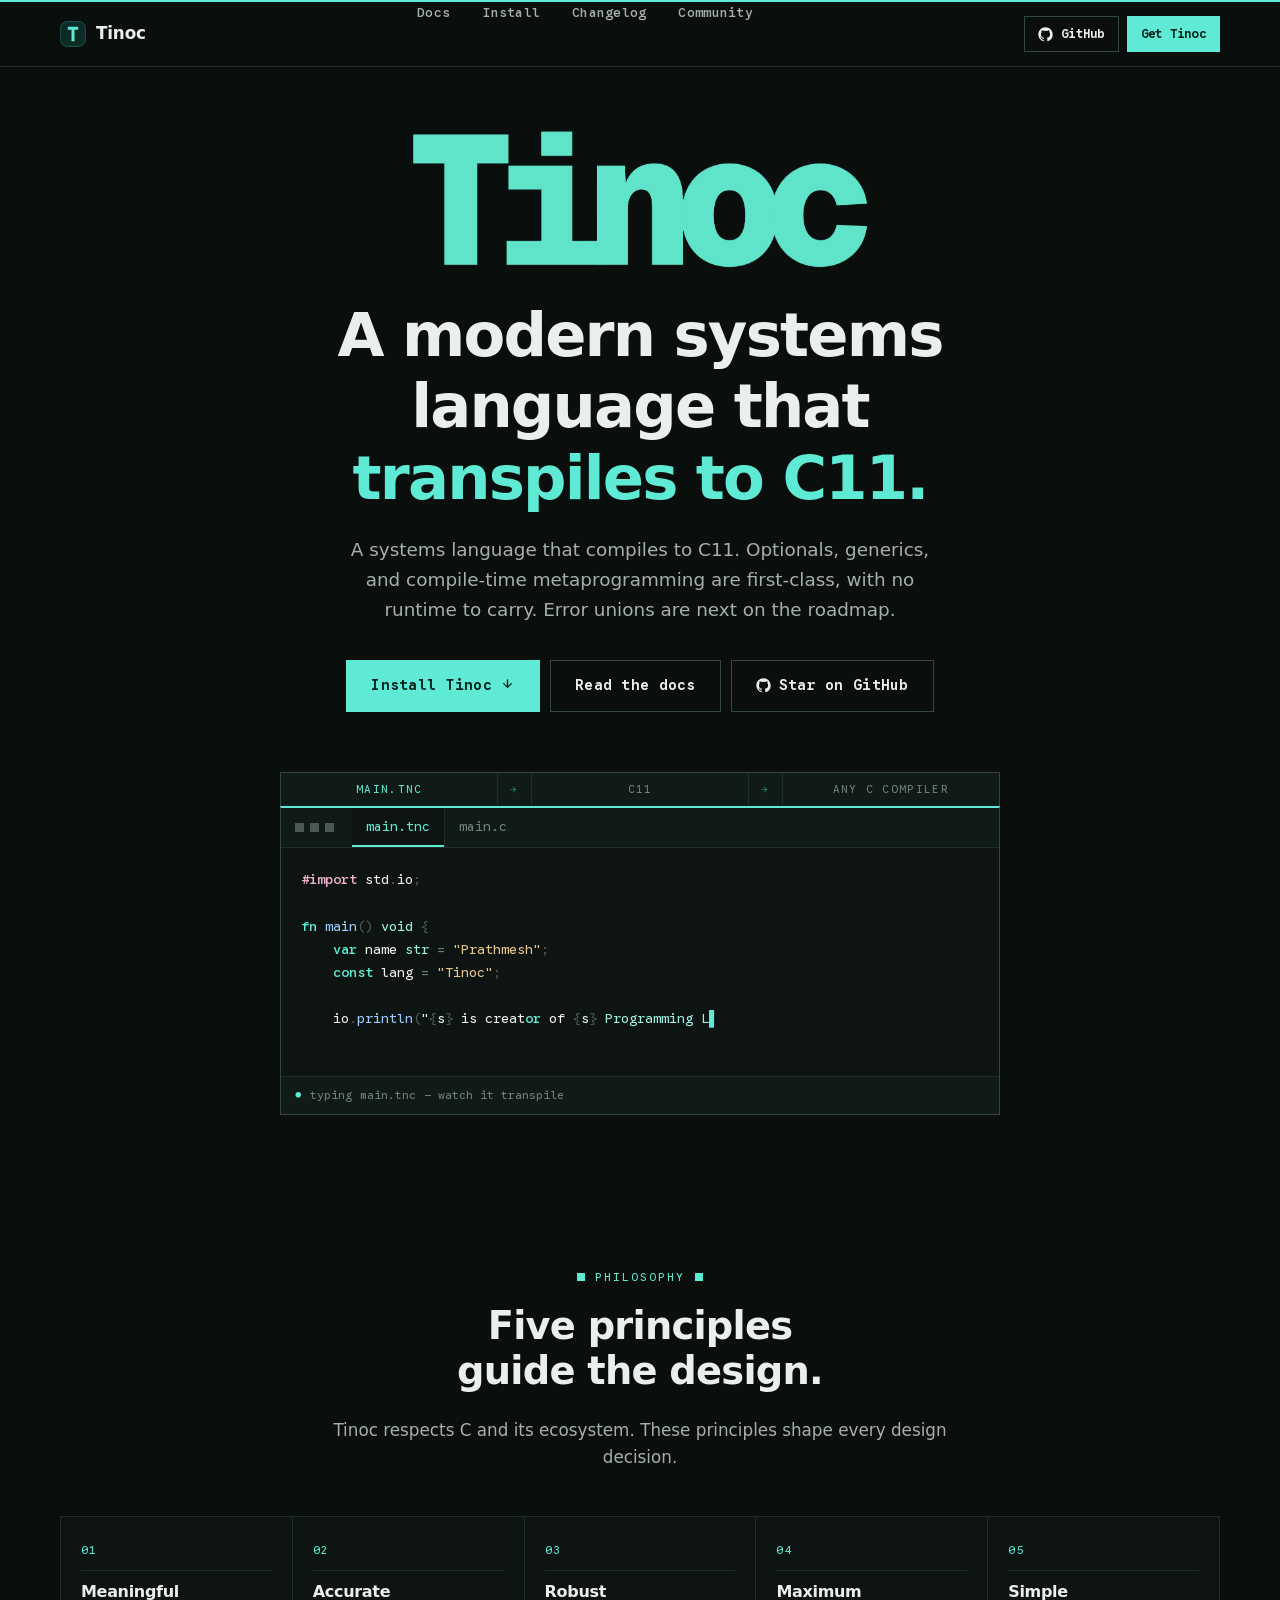
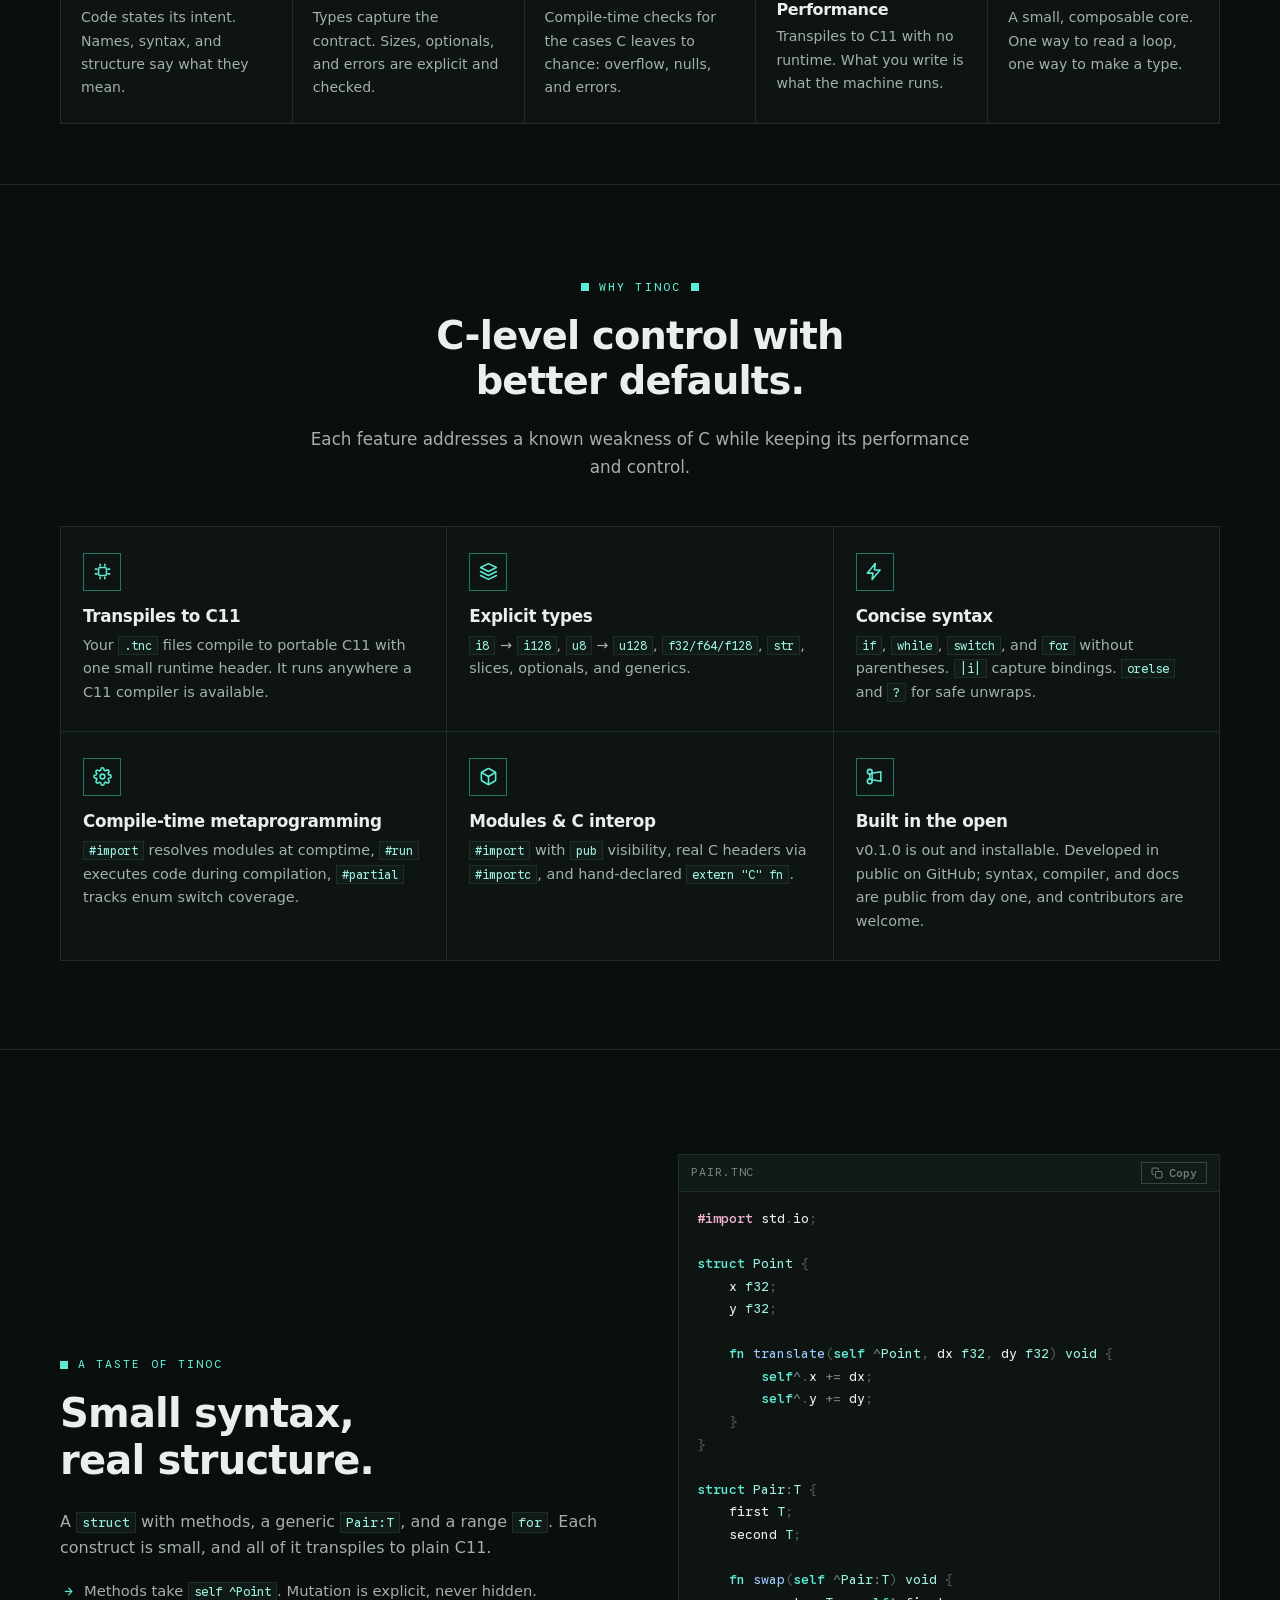
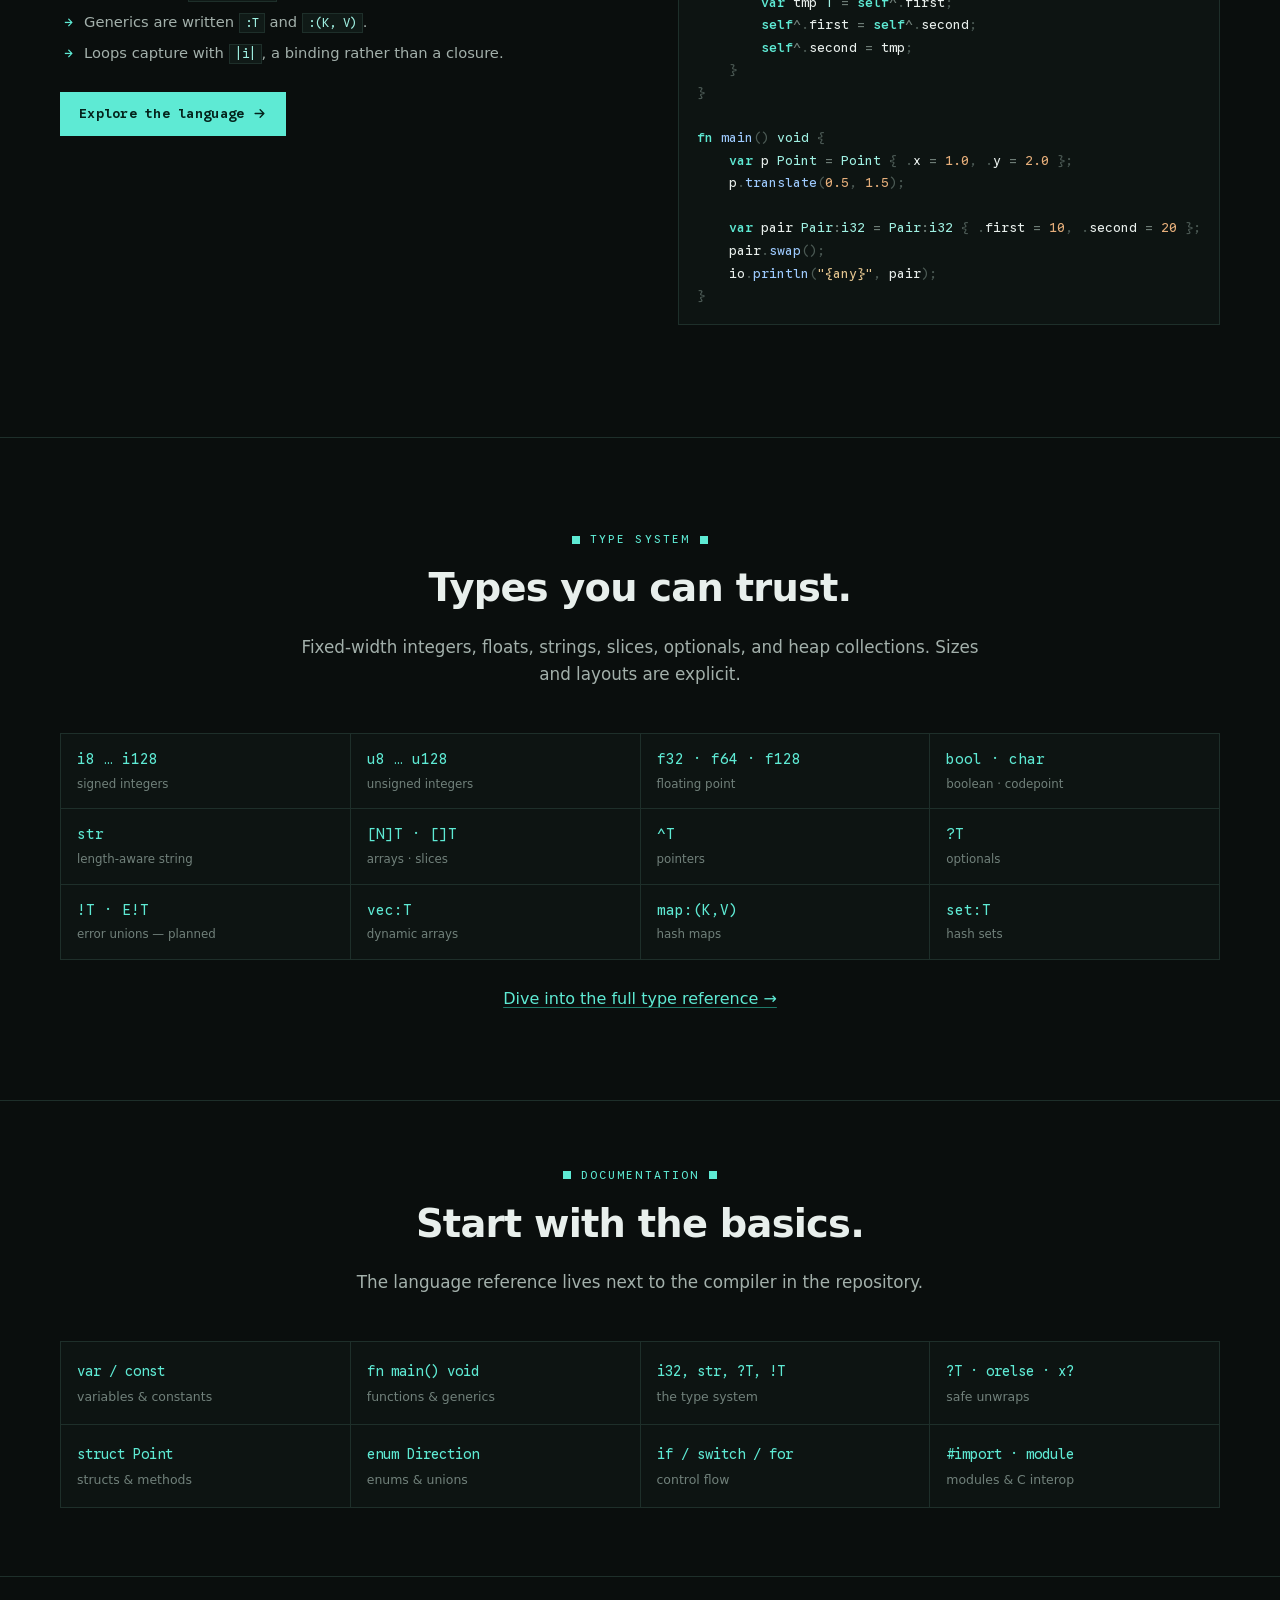
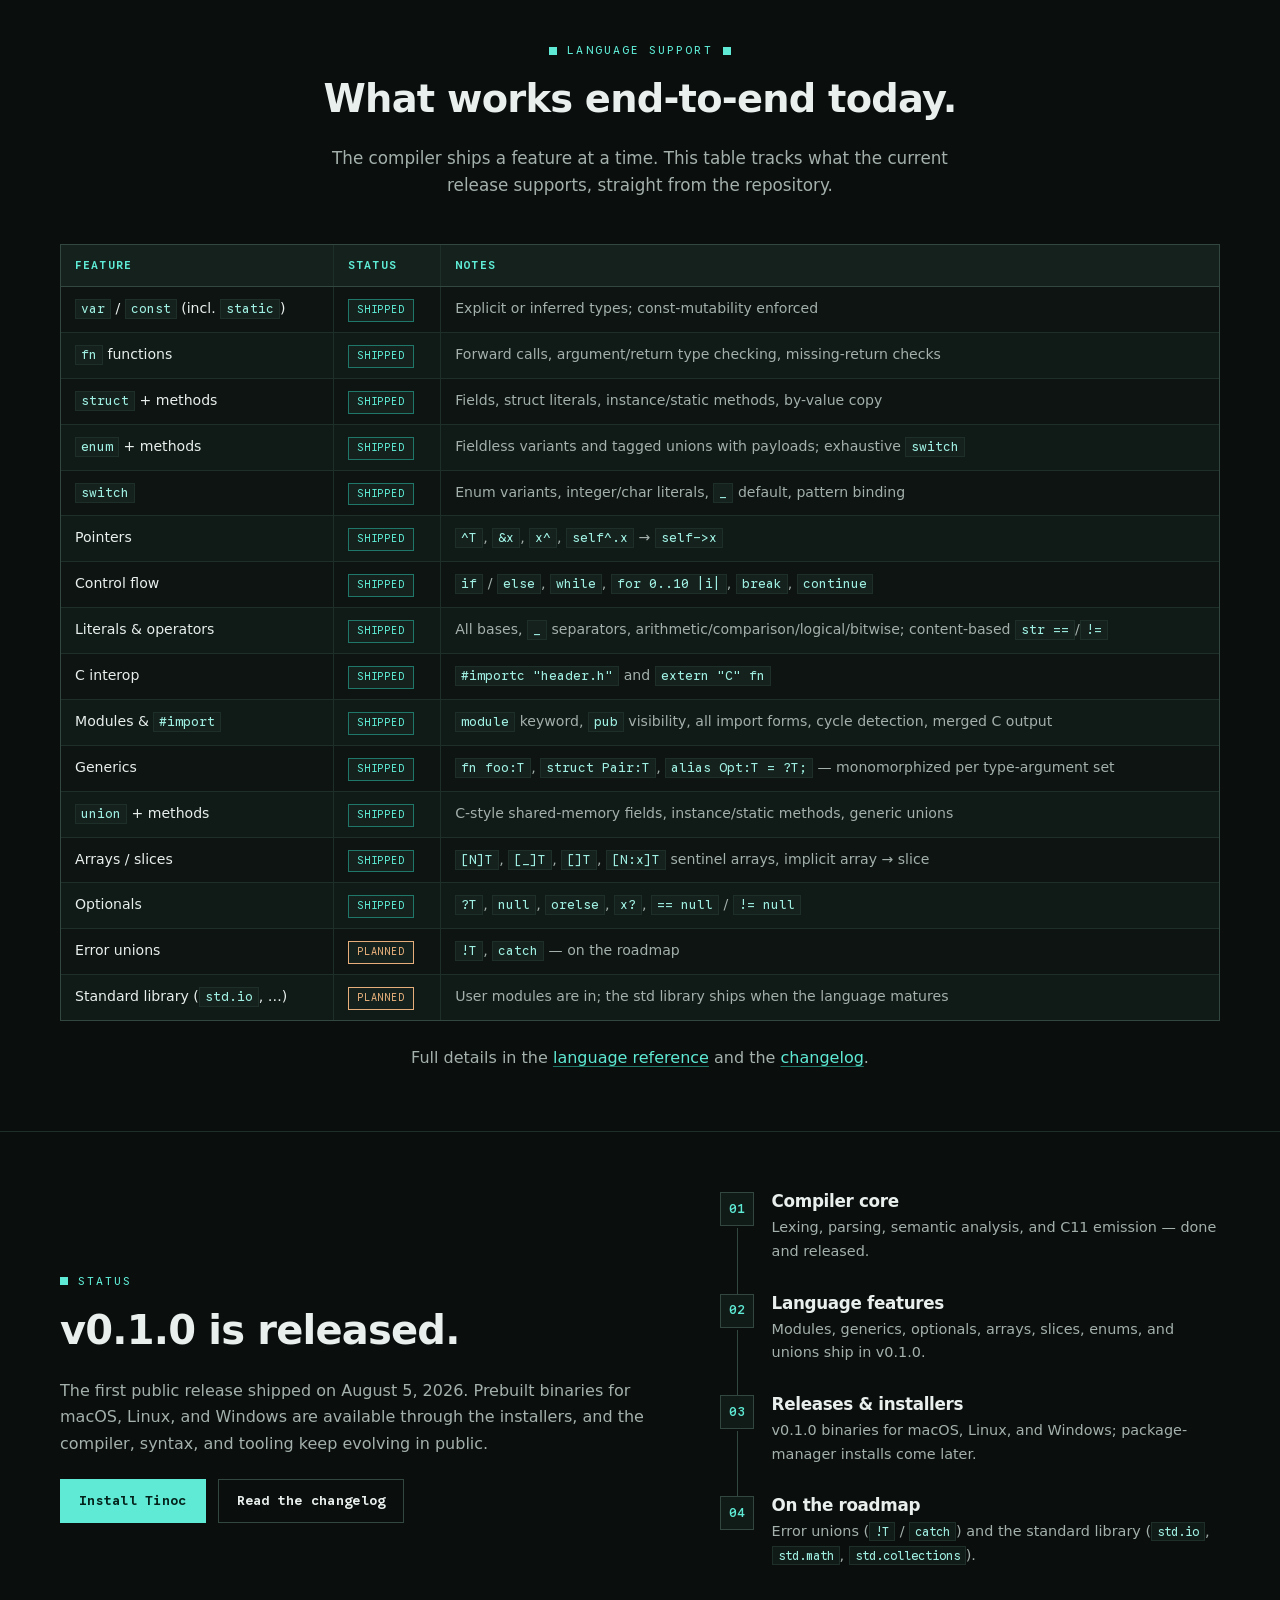
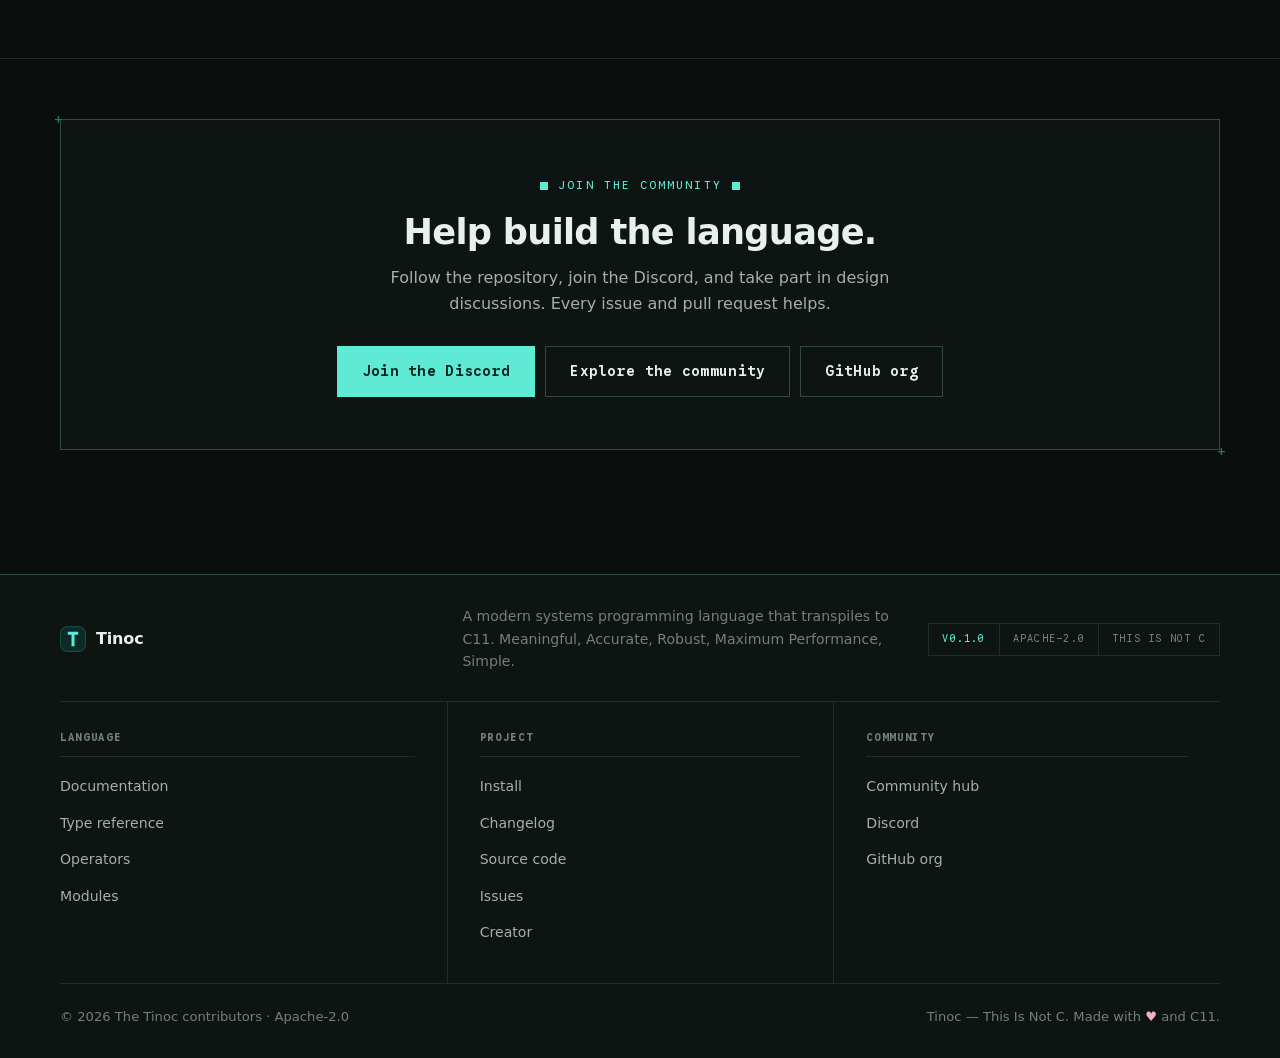
==== commit 8b6d1bf4: "design: rework site into a flat tables-skeleton theme - Rewrite the shared stylesheet as a hairline-" ====
--- a/index.html
+++ b/index.html
@@ -29,6 +29,7 @@
 <link href="https://fonts.googleapis.com/css2?family=Google+Sans+Flex:opsz,wght@8..144,100..1000&family=Google+Sans+Code:wght@400..700&display=swap" rel="stylesheet">
 
 <link rel="stylesheet" href="assets/css/style.css">
+<noscript><style>.reveal{opacity:1!important;transform:none!important}</style></noscript>
 
 <script type="application/ld+json">
 {
@@ -111,6 +112,10 @@
       </a>
     </div>
 
+    <div class="pipeline" aria-hidden="true">
+      <span>main.tnc</span><span class="pipe-arrow">→</span><span>C11</span><span class="pipe-arrow">→</span><span>Any C compiler</span>
+    </div>
+
     <div class="code-window" id="demo-window">
       <div class="code-window-head">
         <span class="window-dots" aria-hidden="true"><i></i><i></i><i></i></span>
@@ -424,18 +429,23 @@
 <!-- ============ FOOTER ============ -->
 <footer class="site-footer">
   <div class="container">
-    <div class="footer-grid">
-      <div class="footer-brand">
-        <a class="nav-brand" href="index.html" aria-label="Tinoc home">
-          <svg class="brand-mark" viewBox="0 0 40 40" aria-hidden="true">
-            <rect width="40" height="40" rx="11" fill="#0d2b26"/>
-            <rect width="38" height="38" x="1" y="1" rx="10" fill="none" stroke="rgba(94,234,212,0.3)"/>
-            <path d="M12 9h16v4.6h-5.7v17.4h-4.6V13.6H12z" fill="#5eead4"/>
-          </svg>
-          <span class="brand-word">Tinoc</span>
-        </a>
-        <p>A modern systems programming language that transpiles to C11. Meaningful, Accurate, Robust, Maximum Performance, Simple.</p>
-      </div>
+    <div class="footer-brand">
+      <a class="nav-brand" href="index.html" aria-label="Tinoc home">
+        <svg class="brand-mark" viewBox="0 0 40 40" aria-hidden="true">
+          <rect width="40" height="40" rx="11" fill="#0d2b26"/>
+          <rect width="38" height="38" x="1" y="1" rx="10" fill="none" stroke="rgba(94,234,212,0.3)"/>
+          <path d="M12 9h16v4.6h-5.7v17.4h-4.6V13.6H12z" fill="#5eead4"/>
+        </svg>
+        <span class="brand-word">Tinoc</span>
+      </a>
+      <p>A modern systems programming language that transpiles to C11. Meaningful, Accurate, Robust, Maximum Performance, Simple.</p>
+      <div class="footer-spec" aria-label="Project facts">
+        <span>v0.1.0</span>
+        <span>Apache-2.0</span>
+        <span>This Is Not C</span>
+      </div>
+    </div>
+    <div class="footer-cols">
       <div class="footer-col">
         <h4>Language</h4>
         <ul>
--- a/assets/css/style.css
+++ b/assets/css/style.css
@@ -1,30 +1,32 @@
 /* ============================================================
    TINOC — design system
    A modern systems programming language that transpiles to C11.
-   Refined dark · minimal · professional.
+   TABLES SKELETON — flat ruled surfaces, hairline grid cells,
+   square corners everywhere. No blur, no glass, no shadows,
+   no gradients. Mint-on-dark-green, straight from the logo.
    ============================================================ */
 
 /* ---------- Tokens ---------- */
 :root {
   --bg-0: #0a0e0d;
-  --bg-1: #0d1210;
-  --bg-2: #111715;
-  --bg-3: #151c1a;
-  --bg-glass: rgba(10, 14, 13, 0.86);
+  --bg-1: #0d1412;
+  --bg-2: #101a17;
+  --bg-3: #14211d;
 
   --mint: #5eead4;
   --mint-bright: #8ff5e6;
   --mint-soft: #9ff0e2;
   --mint-dim: #1e7768;
-  --mint-ink: #062019;
+  --mint-ink: #04231c;
 
   --ink: #e8efec;
   --ink-dim: #a3b0ab;
-  --ink-faint: #6c7974;
-  --ink-ghost: #48534f;
-
-  --line: rgba(235, 245, 241, 0.08);
-  --line-strong: rgba(235, 245, 241, 0.16);
+  --ink-faint: #71817b;
+  --ink-ghost: #4b5954;
+
+  --line: #1e2f2a;
+  --line-strong: #31473f;
+  --sky: #9ecbff;
 
   --warm: #e6c68f;
   --peach: #e5ae7a;
@@ -34,25 +36,22 @@
   --font-body: "Google Sans Flex", "Inter", ui-sans-serif, system-ui, -apple-system, "Segoe UI", sans-serif;
   --font-mono: "Google Sans Code", "JetBrains Mono", ui-monospace, SFMono-Regular, Menlo, Consolas, monospace;
 
-  --radius-sm: 10px;
-  --radius: 16px;
-  --radius-lg: 22px;
-  --radius-pill: 999px;
-  --nav-h: 76px;
-  --container: 1120px;
-  --shadow-sm: 0 2px 10px -2px rgba(0, 0, 0, 0.45);
-  --shadow-md: 0 14px 34px -14px rgba(0, 0, 0, 0.55);
-  --shadow-lg: 0 26px 60px -22px rgba(0, 0, 0, 0.65);
-  --glow: 0 8px 26px -6px rgba(94, 234, 212, 0.45);
+  --nav-h: 64px;
+  --container: 1160px;
 }
 
 /* ---------- Reset ---------- */
-*, *::before, *::after { box-sizing: border-box; }
+*, *::before, *::after {
+  box-sizing: border-box;
+  border-radius: 0 !important;
+}
 
 html {
   scroll-behavior: smooth;
-  scroll-padding-top: calc(var(--nav-h) + 24px);
+  scroll-padding-top: calc(var(--nav-h) + 22px);
   -webkit-text-size-adjust: 100%;
+  -webkit-tap-highlight-color: transparent;
+  color-scheme: dark;
 }
 
 body {
@@ -65,36 +64,44 @@
   line-height: 1.65;
   -webkit-font-smoothing: antialiased;
   -moz-osx-font-smoothing: grayscale;
-}
-
-::selection { background: rgba(94, 234, 212, 0.24); color: var(--ink); }
+  text-rendering: optimizeLegibility;
+}
+
+::selection { background: var(--mint); color: var(--mint-ink); }
 
 img { max-width: 100%; display: block; }
 
-a { color: var(--mint); text-decoration: none; transition: color 0.15s ease; }
+a { color: var(--mint); text-decoration: none; transition: color 0.12s linear; }
 a:hover { color: var(--mint-bright); }
 
 h1, h2, h3, h4 {
   font-family: var(--font-display);
   font-weight: 700;
-  line-height: 1.2;
+  line-height: 1.18;
   letter-spacing: -0.02em;
   margin: 0 0 0.6em;
   color: var(--ink);
+  text-wrap: balance;
 }
 
 p { margin: 0 0 1.1em; }
 p:last-child { margin-bottom: 0; }
 
+pre, code, kbd, samp { font-family: var(--font-mono); }
+
 :focus-visible {
   outline: 2px solid var(--mint);
-  outline-offset: 2px;
-  border-radius: 4px;
-}
+  outline-offset: 1px;
+}
+
+::placeholder { color: var(--ink-faint); opacity: 1; }
 
 .container {
-  width: min(var(--container), 92vw);
+  width: min(var(--container), 100% - 40px);
   margin-inline: auto;
+}
+@media (max-width: 640px) {
+  .container { width: min(var(--container), 100% - 28px); }
 }
 
 .sr-only {
@@ -111,37 +118,61 @@
 .mt-0 { margin-top: 0; }
 
 body.menu-locked { overflow: hidden; }
-/* ---------- Header / nav ---------- */
+
+/* In-content links: underlined for scanability */
+.docs-content a:not(.btn),
+.prose a,
+.muted a {
+  text-decoration: underline;
+  text-decoration-color: var(--mint-dim);
+  text-underline-offset: 3px;
+  text-decoration-thickness: 1px;
+}
+.docs-content a:not(.btn):hover,
+.prose a:hover,
+.muted a:hover {
+  color: var(--mint-bright);
+  text-decoration-color: var(--mint);
+}
+
+/* ---------- Header / nav — flat ruled bar ---------- */
 .site-header {
   position: fixed;
   top: 0; left: 0; right: 0;
   z-index: 60;
-  padding: 16px 0 0;
+  background: var(--bg-0);
+  border-bottom: 1px solid var(--line);
+}
+.site-header::before {
+  content: "";
+  display: block;
+  height: 2px;
+  background: var(--mint);
 }
 
 .nav-pill {
   display: flex;
-  align-items: center;
+  align-items: stretch;
   gap: 20px;
-  width: min(var(--container), 92vw);
+  width: min(var(--container), 100% - 40px);
   margin-inline: auto;
-  height: 58px;
-  padding: 0 10px 0 18px;
-  border-radius: var(--radius-pill);
-  background: rgba(12, 17, 15, 0.78);
-  border: 1px solid var(--line);
-  backdrop-filter: blur(18px) saturate(150%);
-  -webkit-backdrop-filter: blur(18px) saturate(150%);
-  box-shadow: var(--shadow-sm);
-  transition: border-color 0.25s ease, background 0.25s ease, box-shadow 0.25s ease;
-}
-.nav-pill.scrolled {
-  background: rgba(12, 17, 15, 0.92);
-  border-color: var(--line-strong);
-  box-shadow: var(--shadow-md);
-}
-
-.nav-brand { display: flex; align-items: center; gap: 10px; }
+  height: var(--nav-h);
+  background: transparent;
+  border: 0;
+}
+.nav-pill.scrolled { border-bottom: 1px solid var(--line-strong); }
+@media (max-width: 640px) {
+  .nav-pill { width: min(var(--container), 100% - 28px); }
+}
+
+.nav-brand {
+  display: flex;
+  align-items: center;
+  gap: 10px;
+  border-bottom: 2px solid transparent;
+  margin-bottom: -1px;
+}
+.nav-brand:hover { border-bottom-color: var(--mint); }
 .brand-mark { width: 26px; height: 26px; flex-shrink: 0; display: block; }
 .brand-word {
   font-family: var(--font-display);
@@ -156,79 +187,80 @@
 
 .nav-links {
   display: flex;
-  align-items: center;
-  gap: 2px;
+  align-items: stretch;
+  gap: 0;
   margin: 0 auto;
   padding: 0;
   list-style: none;
 }
 
 .nav-link {
-  font-family: var(--font-display);
-  font-size: 0.9rem;
+  display: flex;
+  align-items: center;
+  font-family: var(--font-mono);
+  font-size: 0.82rem;
   font-weight: 500;
+  letter-spacing: 0.02em;
   color: var(--ink-dim);
-  padding: 8px 14px;
-  border-radius: var(--radius-pill);
-  transition: color 0.15s ease, background 0.15s ease;
-}
-.nav-link:hover { color: var(--ink); background: rgba(235, 245, 241, 0.05); }
-.nav-link.active { color: var(--ink); font-weight: 600; }
-
-.nav-cta { display: flex; align-items: center; gap: 10px; }
+  padding: 0 16px;
+  border-bottom: 2px solid transparent;
+  margin-bottom: -1px;
+  transition: color 0.12s linear, border-color 0.12s linear;
+}
+.nav-link:hover { color: var(--ink); }
+.nav-link.active {
+  color: var(--mint);
+  border-bottom-color: var(--mint);
+}
+
+.nav-cta { display: flex; align-items: center; gap: 8px; }
 .nav-menu-cta { display: none; }
 
 .nav-toggle {
   display: none;
   flex-direction: column;
+  justify-content: center;
   gap: 5px;
   background: none;
-  border: 0;
-  padding: 9px;
-  border-radius: var(--radius-pill);
+  border: 1px solid var(--line);
+  padding: 10px;
   cursor: pointer;
-  transition: background 0.15s ease;
-}
-.nav-toggle:hover { background: rgba(235, 245, 241, 0.06); }
+}
+.nav-toggle:hover { border-color: var(--line-strong); }
 .nav-toggle span {
   width: 20px; height: 2px;
   background: var(--ink);
-  border-radius: 2px;
   transition: transform 0.2s ease, opacity 0.2s ease;
 }
 .nav-toggle[aria-expanded="true"] span:nth-child(1) { transform: translateY(7px) rotate(45deg); }
 .nav-toggle[aria-expanded="true"] span:nth-child(2) { opacity: 0; }
 .nav-toggle[aria-expanded="true"] span:nth-child(3) { transform: translateY(-7px) rotate(-45deg); }
 
-/* ---------- Buttons ---------- */
+/* ---------- Buttons — square, flat ---------- */
 .btn {
   display: inline-flex;
   align-items: center;
   justify-content: center;
   gap: 8px;
-  font-family: var(--font-display);
+  font-family: var(--font-mono);
   font-weight: 600;
-  font-size: 0.92rem;
-  padding: 10px 20px;
-  border-radius: var(--radius-pill);
+  font-size: 0.84rem;
+  letter-spacing: 0.02em;
+  padding: 10px 18px;
   border: 1px solid transparent;
   cursor: pointer;
   white-space: nowrap;
-  transition: background 0.18s ease, border-color 0.18s ease, color 0.18s ease, transform 0.18s ease, box-shadow 0.18s ease;
-}
-.btn svg { width: 16px; height: 16px; }
-.btn:active { transform: translateY(0) scale(0.98); }
+  transition: background 0.12s linear, border-color 0.12s linear, color 0.12s linear;
+}
+.btn svg { width: 15px; height: 15px; flex-shrink: 0; }
 
 .btn-primary {
   background: var(--mint);
   color: var(--mint-ink);
-  box-shadow: inset 0 1px 0 rgba(255, 255, 255, 0.25), 0 2px 8px -2px rgba(94, 234, 212, 0.35);
 }
 .btn-primary:hover {
   background: var(--mint-bright);
   color: var(--mint-ink);
-  transform: translateY(-1px);
-  box-shadow: inset 0 1px 0 rgba(255, 255, 255, 0.25), var(--glow);
 }
 
 .btn-ghost {
@@ -237,19 +269,16 @@
   background: transparent;
 }
 .btn-ghost:hover {
-  border-color: rgba(94, 234, 212, 0.45);
-  background: rgba(94, 234, 212, 0.06);
-  color: var(--ink);
-  transform: translateY(-1px);
-  box-shadow: var(--shadow-sm);
-}
-
-.btn-sm { padding: 8px 15px; font-size: 0.84rem; }
-.btn-lg { padding: 13px 26px; font-size: 0.98rem; }
-
-/* ---------- Sections / headers ---------- */
-.section { padding: 92px 0; position: relative; }
-.section-tight { padding: 64px 0; }
+  border-color: var(--mint);
+  color: var(--mint);
+}
+
+.btn-sm { padding: 7px 13px; font-size: 0.78rem; }
+.btn-lg { padding: 13px 24px; font-size: 0.9rem; }
+
+/* ---------- Sections — ruled bands ---------- */
+.section { padding: 88px 0; position: relative; }
+.section-tight { padding: 60px 0; }
 .section + .section { border-top: 1px solid var(--line); }
 
 .eyebrow {
@@ -265,17 +294,19 @@
 }
 .eyebrow::before {
   content: "";
-  width: 22px; height: 1px;
-  background: var(--mint-dim);
+  width: 8px; height: 8px;
+  background: var(--mint);
+  flex-shrink: 0;
 }
 .eyebrow.center { justify-content: center; }
 .eyebrow.center::after {
   content: "";
-  width: 22px; height: 1px;
-  background: var(--mint-dim);
-}
-
-.section-head { max-width: 680px; margin-bottom: 48px; }
+  width: 8px; height: 8px;
+  background: var(--mint);
+  flex-shrink: 0;
+}
+
+.section-head { max-width: 680px; margin-bottom: 44px; }
 .section-head.center { margin-inline: auto; text-align: center; }
 .section-head h2 { font-size: clamp(1.7rem, 3.2vw, 2.4rem); }
 .section-head .lead { color: var(--ink-dim); font-size: 1.05rem; margin-top: 4px; }
@@ -283,13 +314,23 @@
 /* ---------- Reveal on scroll ---------- */
 .reveal {
   opacity: 0;
-  transform: translateY(14px);
-  transition: opacity 0.5s ease, transform 0.5s ease;
+  transform: translateY(10px);
+  transition: opacity 0.45s ease, transform 0.45s ease;
 }
 .reveal.visible { opacity: 1; transform: none; }
 @media (prefers-reduced-motion: reduce) {
   .reveal { opacity: 1; transform: none; transition: none; }
 }
+
+/* staggered reveal inside cell grids */
+.philosophy-grid > .reveal:nth-child(2), .feature-grid > .reveal:nth-child(2),
+.toc-cards > .reveal:nth-child(2), .channel-grid > .reveal:nth-child(2) { transition-delay: 0.05s; }
+.philosophy-grid > .reveal:nth-child(3), .feature-grid > .reveal:nth-child(3),
+.toc-cards > .reveal:nth-child(3), .channel-grid > .reveal:nth-child(3) { transition-delay: 0.1s; }
+.philosophy-grid > .reveal:nth-child(4), .feature-grid > .reveal:nth-child(4),
+.toc-cards > .reveal:nth-child(4), .channel-grid > .reveal:nth-child(4) { transition-delay: 0.15s; }
+.feature-grid > .reveal:nth-child(5) { transition-delay: 0.2s; }
+.feature-grid > .reveal:nth-child(6) { transition-delay: 0.25s; }
 
 /* ---------- Hero (landing) ---------- */
 .hero {
@@ -299,33 +340,25 @@
   align-items: center;
   justify-content: center;
   padding: calc(var(--nav-h) + 64px) 0 88px;
-  overflow: hidden;
-}
-.hero::before {
-  content: "";
-  position: absolute;
-  inset: 0;
-  pointer-events: none;
-  background:
-    radial-gradient(760px 420px at 50% -6%, rgba(94, 234, 212, 0.08), transparent 70%),
-    radial-gradient(560px 320px at 85% 12%, rgba(94, 234, 212, 0.04), transparent 65%);
 }
 .hero-inner {
   position: relative;
   z-index: 2;
   text-align: center;
-  width: min(840px, 92vw);
+  width: min(840px, 100% - 40px);
+}
+@media (max-width: 640px) {
+  .hero-inner { width: min(840px, 100% - 28px); }
 }
 .hero-logo {
   width: min(460px, 88vw);
   height: auto;
   aspect-ratio: 1427 / 439;
   object-fit: contain;
-  margin: 0 auto 28px;
-  filter: drop-shadow(0 12px 30px rgba(0, 0, 0, 0.45));
+  margin: 0 auto 30px;
 }
 .hero h1 {
-  font-size: clamp(2.3rem, 5.4vw, 3.8rem);
+  font-size: clamp(2.2rem, 5.4vw, 3.8rem);
   font-weight: 800;
   letter-spacing: -0.03em;
   margin-bottom: 20px;
@@ -340,61 +373,103 @@
 .hero-actions {
   display: flex;
   flex-wrap: wrap;
-  gap: 12px;
+  gap: 10px;
   justify-content: center;
   margin-bottom: 60px;
 }
-
-/* hero code window */
+@media (max-width: 480px) {
+  .hero-actions .btn { flex: 1 1 auto; }
+}
+
+/* hero pipeline strip — main.tnc → C11 → any C compiler */
+.pipeline {
+  display: flex;
+  align-items: stretch;
+  width: min(720px, 100%);
+  margin: 0 auto;
+  border: 1px solid var(--line-strong);
+  border-bottom: 0;
+  background: var(--bg-2);
+}
+.pipeline span {
+  flex: 1;
+  display: flex;
+  align-items: center;
+  justify-content: center;
+  padding: 8px 10px;
+  border-left: 1px solid var(--line);
+  font-family: var(--font-mono);
+  font-size: 0.68rem;
+  letter-spacing: 0.12em;
+  text-transform: uppercase;
+  color: var(--ink-faint);
+  white-space: nowrap;
+}
+.pipeline span:first-child { border-left: 0; color: var(--mint); }
+.pipeline .pipe-arrow {
+  flex: 0 0 auto;
+  color: var(--mint-dim);
+  padding: 8px 12px;
+}
+@media (max-width: 560px) {
+  .pipeline span { font-size: 0.56rem; padding: 7px 4px; letter-spacing: 0.06em; }
+  .pipeline .pipe-arrow { padding: 7px 6px; }
+}
+
+/* hero code window — ruled terminal frame */
 .code-window {
   position: relative;
   text-align: left;
-  width: min(720px, 92vw);
+  width: min(720px, 100%);
   margin: 0 auto;
-  border-radius: var(--radius-lg);
   border: 1px solid var(--line-strong);
-  background: var(--bg-1);
-  box-shadow: var(--shadow-md);
+  border-top: 2px solid var(--mint);
+  background: var(--bg-1);
   overflow: hidden;
 }
 .code-window-head {
   display: flex;
   align-items: center;
   gap: 12px;
-  padding: 0 16px;
-  height: 42px;
+  padding: 0 14px;
+  height: 40px;
   border-bottom: 1px solid var(--line);
   background: var(--bg-2);
 }
 .window-dots { display: flex; gap: 6px; }
-.window-dots i { width: 10px; height: 10px; border-radius: 50%; background: rgba(235, 245, 241, 0.24); }
+.window-dots i { width: 9px; height: 9px; background: var(--ink-ghost); }
 .window-tabs {
   display: flex;
-  gap: 2px;
+  align-self: stretch;
+  gap: 0;
   margin-left: 6px;
   font-family: var(--font-mono);
   font-size: 0.76rem;
-  height: 100%;
 }
 .window-tab {
-  padding: 0 12px;
+  display: flex;
+  align-items: center;
+  padding: 0 14px;
   color: var(--ink-faint);
   cursor: pointer;
   border: 0;
   border-bottom: 2px solid transparent;
+  border-left: 1px solid var(--line);
   background: none;
   font-family: inherit;
-  transition: color 0.15s ease, border-color 0.15s ease;
-}
+  transition: color 0.12s linear, border-color 0.12s linear;
+}
+.window-tab:first-child { border-left: 0; }
 .window-tab:hover { color: var(--ink); }
 .window-tab.active {
-  color: var(--ink);
+  color: var(--mint);
   border-bottom-color: var(--mint);
+  background: var(--bg-1);
 }
 .code-window-body { padding: 0; }
 .code-window pre {
   margin: 0;
-  padding: 20px 22px 24px;
+  padding: 20px 20px 24px;
   overflow-x: auto;
   font-family: var(--font-mono);
   font-size: 0.85rem;
@@ -413,7 +488,7 @@
   display: flex;
   align-items: center;
   gap: 8px;
-  padding: 9px 16px;
+  padding: 9px 14px;
   border-top: 1px solid var(--line);
   font-family: var(--font-mono);
   font-size: 0.72rem;
@@ -421,78 +496,72 @@
   background: var(--bg-2);
 }
 .window-foot .ok { color: var(--mint); }
-/* ---------- Philosophy strip ---------- */
+
+/* ---------- Philosophy — ruled cell grid ---------- */
 .philosophy-grid {
   display: grid;
-  grid-template-columns: repeat(auto-fit, minmax(180px, 1fr));
-  gap: 14px;
-}
+  grid-template-columns: repeat(5, 1fr);
+  gap: 1px;
+  background: var(--line);
+  border: 1px solid var(--line);
+}
+@media (max-width: 1000px) { .philosophy-grid { grid-template-columns: repeat(2, 1fr); } }
+@media (max-width: 560px) { .philosophy-grid { grid-template-columns: 1fr; } }
 .phil-card {
-  border: 1px solid var(--line);
-  border-radius: var(--radius-lg);
-  background: var(--bg-2);
-  padding: 24px 22px;
-  transition: border-color 0.2s ease, background 0.2s ease, transform 0.2s ease, box-shadow 0.2s ease;
-}
-.phil-card:hover {
-  border-color: var(--line-strong);
-  background: var(--bg-3);
-  transform: translateY(-2px);
-  box-shadow: var(--shadow-sm);
-}
+  background: var(--bg-1);
+  padding: 24px 20px;
+  transition: background 0.12s linear;
+}
+.phil-card:hover { background: var(--bg-2); }
 .phil-card .num {
   font-family: var(--font-mono);
   font-size: 0.7rem;
-  color: var(--ink-faint);
+  color: var(--mint);
   letter-spacing: 0.12em;
   display: block;
-  margin-bottom: 10px;
+  margin-bottom: 12px;
+  padding-bottom: 10px;
+  border-bottom: 1px solid var(--line);
 }
 .phil-card h3 { font-size: 1rem; margin-bottom: 5px; }
 .phil-card p { font-size: 0.88rem; color: var(--ink-dim); margin: 0; }
 
-/* ---------- Feature cards ---------- */
+/* ---------- Feature cards — ruled cell grid ---------- */
 .feature-grid {
   display: grid;
-  grid-template-columns: repeat(auto-fit, minmax(280px, 1fr));
-  gap: 16px;
-}
+  grid-template-columns: repeat(3, 1fr);
+  gap: 1px;
+  background: var(--line);
+  border: 1px solid var(--line);
+}
+@media (max-width: 980px) { .feature-grid { grid-template-columns: repeat(2, 1fr); } }
+@media (max-width: 600px) { .feature-grid { grid-template-columns: 1fr; } }
 .feature-card {
-  border: 1px solid var(--line);
-  border-radius: var(--radius-lg);
-  background: var(--bg-2);
-  padding: 28px 24px;
-  transition: border-color 0.2s ease, background 0.2s ease, transform 0.2s ease, box-shadow 0.2s ease;
-}
-.feature-card:hover {
-  border-color: var(--line-strong);
-  background: var(--bg-3);
-  transform: translateY(-3px);
-  box-shadow: var(--shadow-md);
-}
+  background: var(--bg-1);
+  padding: 26px 22px;
+  transition: background 0.12s linear;
+}
+.feature-card:hover { background: var(--bg-2); }
 .feature-icon {
-  width: 40px; height: 40px;
+  width: 38px; height: 38px;
   display: flex;
   align-items: center;
   justify-content: center;
-  border-radius: 12px;
-  background: rgba(94, 234, 212, 0.08);
-  border: 1px solid var(--line);
+  background: transparent;
+  border: 1px solid var(--mint-dim);
   color: var(--mint);
   margin-bottom: 16px;
 }
-.feature-icon svg { width: 20px; height: 20px; }
+.feature-icon svg { width: 19px; height: 19px; }
 .feature-card h3 { font-size: 1.05rem; margin-bottom: 7px; }
 .feature-card p { font-size: 0.9rem; color: var(--ink-dim); margin: 0; }
 
 /* ---------- Code blocks (docs & generic) ---------- */
 .code-block {
   position: relative;
-  border-radius: var(--radius-lg);
   border: 1px solid var(--line);
   background: var(--bg-1);
   margin: 16px 0 24px;
-  box-shadow: var(--shadow-sm);
   overflow: hidden;
 }
 .code-block-head {
@@ -500,7 +569,7 @@
   align-items: center;
   justify-content: space-between;
   gap: 12px;
-  padding: 8px 14px;
+  padding: 7px 12px;
   border-bottom: 1px solid var(--line);
   background: var(--bg-2);
   font-family: var(--font-mono);
@@ -523,18 +592,17 @@
   display: inline-flex;
   align-items: center;
   gap: 6px;
-  font-family: var(--font-display);
-  font-size: 0.74rem;
+  font-family: var(--font-mono);
+  font-size: 0.72rem;
   font-weight: 500;
   color: var(--ink-faint);
   background: transparent;
-  border: 1px solid var(--line);
-  border-radius: var(--radius-sm);
-  padding: 4px 9px;
+  border: 1px solid var(--line-strong);
+  padding: 3px 9px;
   cursor: pointer;
-  transition: color 0.15s ease, border-color 0.15s ease, background 0.15s ease;
-}
-.copy-btn:hover { color: var(--ink); border-color: var(--line-strong); background: rgba(235, 245, 241, 0.04); }
+  transition: color 0.12s linear, border-color 0.12s linear;
+}
+.copy-btn:hover { color: var(--ink); border-color: var(--ink-faint); }
 .copy-btn.copied { color: var(--mint); border-color: var(--mint-dim); }
 .copy-btn svg { width: 12px; height: 12px; }
 
@@ -550,7 +618,6 @@
 .code-block pre::-webkit-scrollbar-thumb, .code-window pre::-webkit-scrollbar-thumb,
 .syntax-box::-webkit-scrollbar-thumb, .table-wrap::-webkit-scrollbar-thumb, .docs-sidebar::-webkit-scrollbar-thumb {
   background: var(--ink-ghost);
-  border-radius: 999px;
 }
 .code-block pre::-webkit-scrollbar-thumb:hover, .code-window pre::-webkit-scrollbar-thumb:hover,
 .syntax-box::-webkit-scrollbar-thumb:hover, .table-wrap::-webkit-scrollbar-thumb:hover, .docs-sidebar::-webkit-scrollbar-thumb:hover {
@@ -568,15 +635,17 @@
 .tok-num { color: var(--peach); }
 .tok-cmt { color: var(--ink-ghost); font-style: italic; }
 .tok-pre { color: var(--rose); font-weight: 500; }
-.tok-fn { color: var(--ink); }
+.tok-fn { color: var(--sky); }
+.tok-const { color: var(--peach); font-style: italic; }
+.tok-pun { color: var(--ink-ghost); }
 .tok-op { color: var(--ink-faint); }
 
-/* ---------- Tables ---------- */
+/* ---------- Tables — the skeleton's backbone ---------- */
 .table-wrap {
   overflow-x: auto;
-  border: 1px solid var(--line);
-  border-radius: var(--radius);
+  border: 1px solid var(--line-strong);
   margin: 16px 0 24px;
+  background: var(--bg-1);
 }
 table.docs-table {
   width: 100%;
@@ -585,34 +654,38 @@
   background: var(--bg-1);
 }
 .docs-table th {
-  font-family: var(--font-display);
-  font-size: 0.74rem;
+  font-family: var(--font-mono);
+  font-size: 0.72rem;
   font-weight: 600;
   text-transform: uppercase;
-  letter-spacing: 0.08em;
-  color: var(--ink-faint);
+  letter-spacing: 0.1em;
+  color: var(--mint);
   text-align: left;
-  padding: 11px 16px;
+  padding: 11px 14px;
   border-bottom: 1px solid var(--line-strong);
-  background: var(--bg-2);
+  background: var(--bg-3);
   white-space: nowrap;
 }
+.docs-table th:not(:first-child),
+.docs-table td:not(:first-child) { border-left: 1px solid var(--line); }
 .docs-table td {
-  padding: 10px 16px;
+  padding: 10px 14px;
   border-bottom: 1px solid var(--line);
   color: var(--ink-dim);
   vertical-align: top;
 }
 .docs-table tr:last-child td { border-bottom: 0; }
-.docs-table tbody tr { transition: background 0.14s ease; }
-.docs-table tbody tr:hover { background: rgba(235, 245, 241, 0.03); }
+.docs-table tbody tr:nth-child(even) { background: var(--bg-2); }
+.docs-table tbody tr { transition: background 0.1s linear; }
+.docs-table tbody tr:hover { background: var(--bg-3); }
+.docs-table td:first-child { color: var(--ink); }
 .docs-table code {
   font-family: var(--font-mono);
   font-size: 0.8rem;
   color: var(--mint-soft);
-  background: rgba(94, 234, 212, 0.07);
-  padding: 1px 6px;
-  border-radius: 6px;
+  background: var(--bg-3);
+  border: 1px solid var(--line);
+  padding: 1px 5px;
   white-space: nowrap;
 }
 
@@ -621,23 +694,25 @@
   font-family: var(--font-mono);
   font-size: 0.84em;
   color: var(--mint-soft);
-  background: rgba(94, 234, 212, 0.07);
-  padding: 2px 6px;
-  border-radius: 6px;
+  background: var(--bg-2);
+  border: 1px solid var(--line);
+  padding: 1px 5px;
 }
 
 .callout {
-  border: 1px solid var(--line);
-  border-radius: var(--radius-lg);
-  background: var(--bg-2);
-  padding: 18px 22px;
+  border: 1px solid var(--line-strong);
+  border-left: 3px solid var(--mint);
+  background: var(--bg-1);
+  padding: 16px 20px;
   margin: 18px 0;
   font-size: 0.92rem;
   color: var(--ink-dim);
-  box-shadow: var(--shadow-sm);
 }
 .callout strong { color: var(--ink); }
-.callout.warn { background: rgba(229, 174, 122, 0.06); }
+.callout.warn {
+  border-left-color: var(--peach);
+  background: var(--bg-1);
+}
 .callout.warn strong { color: var(--peach); }
 
 .note-list { margin: 0; padding-left: 4px; list-style: none; }
@@ -656,48 +731,46 @@
   font-family: var(--font-mono);
 }
 
-/* ---------- CTA band ---------- */
+/* ---------- CTA band — ruled panel ---------- */
 .cta-band {
-  border: 1px solid var(--line);
-  border-radius: var(--radius-lg);
-  background: var(--bg-2);
-  padding: 56px 40px;
+  position: relative;
+  border: 1px solid var(--line-strong);
+  background: var(--bg-1);
+  padding: 52px 36px;
   text-align: center;
-  box-shadow: var(--shadow-sm);
 }
 .cta-band h2 { font-size: clamp(1.6rem, 3.2vw, 2.2rem); margin-bottom: 12px; }
 .cta-band p { color: var(--ink-dim); max-width: 540px; margin: 0 auto 28px; }
-.cta-actions { display: flex; flex-wrap: wrap; gap: 12px; justify-content: center; }
+.cta-actions { display: flex; flex-wrap: wrap; gap: 10px; justify-content: center; }
 
 /* ---------- Landing specifics ---------- */
 .split {
   display: grid;
   grid-template-columns: 1.1fr 0.9fr;
-  gap: 52px;
+  gap: 48px;
   align-items: center;
 }
 @media (max-width: 900px) { .split { grid-template-columns: 1fr; gap: 34px; } }
 
 .type-grid {
   display: grid;
-  grid-template-columns: repeat(auto-fit, minmax(150px, 1fr));
-  gap: 10px;
-}
+  grid-template-columns: repeat(4, 1fr);
+  gap: 1px;
+  background: var(--line);
+  border: 1px solid var(--line);
+}
+@media (max-width: 900px) { .type-grid { grid-template-columns: repeat(3, 1fr); } }
+@media (max-width: 600px) { .type-grid { grid-template-columns: repeat(2, 1fr); } }
+@media (max-width: 400px) { .type-grid { grid-template-columns: 1fr; } }
 .type-chip {
   display: flex;
   flex-direction: column;
   gap: 3px;
   padding: 14px 16px;
-  border: 1px solid var(--line);
-  border-radius: var(--radius);
-  background: var(--bg-2);
-  transition: border-color 0.15s ease, transform 0.15s ease, box-shadow 0.15s ease;
-}
-.type-chip:hover {
-  border-color: var(--line-strong);
-  transform: translateY(-2px);
-  box-shadow: var(--shadow-sm);
-}
+  background: var(--bg-1);
+  transition: background 0.12s linear;
+}
+.type-chip:hover { background: var(--bg-2); }
 .type-chip code {
   font-family: var(--font-mono);
   color: var(--mint);
@@ -709,6 +782,7 @@
   font-family: var(--font-display);
 }
 
+/* steps — numbered skeleton rail */
 .steps { counter-reset: step; list-style: none; margin: 0; padding: 0; display: grid; gap: 0; }
 .steps li {
   position: relative;
@@ -716,7 +790,7 @@
   counter-increment: step;
 }
 .steps li::before {
-  content: counter(step);
+  content: counter(step, decimal-leading-zero);
   position: absolute;
   left: 0; top: 0;
   width: 34px; height: 34px;
@@ -725,11 +799,10 @@
   justify-content: center;
   font-family: var(--font-mono);
   font-weight: 500;
-  font-size: 0.85rem;
+  font-size: 0.8rem;
   color: var(--mint);
   background: var(--bg-2);
   border: 1px solid var(--line-strong);
-  border-radius: var(--radius);
 }
 .steps li::after {
   content: "";
@@ -737,7 +810,7 @@
   left: 17px; top: 36px;
   width: 1px;
   height: calc(100% - 36px);
-  background: var(--line);
+  background: var(--line-strong);
 }
 .steps li:last-child::after { display: none; }
 .steps h3 { font-size: 1.05rem; margin-bottom: 4px; }
@@ -746,25 +819,21 @@
 /* ---------- Community ---------- */
 .channel-grid {
   display: grid;
-  grid-template-columns: repeat(auto-fit, minmax(250px, 1fr));
-  gap: 16px;
-}
+  grid-template-columns: repeat(2, 1fr);
+  gap: 1px;
+  background: var(--line);
+  border: 1px solid var(--line);
+}
+@media (max-width: 760px) { .channel-grid { grid-template-columns: 1fr; } }
 .channel-card {
   display: flex;
   flex-direction: column;
   gap: 12px;
-  border: 1px solid var(--line);
-  border-radius: var(--radius-lg);
-  background: var(--bg-2);
-  padding: 26px 24px;
-  transition: border-color 0.2s ease, background 0.2s ease, transform 0.2s ease, box-shadow 0.2s ease;
-}
-.channel-card:hover {
-  border-color: var(--line-strong);
-  background: var(--bg-3);
-  transform: translateY(-2px);
-  box-shadow: var(--shadow-sm);
-}
+  background: var(--bg-1);
+  padding: 24px 22px;
+  transition: background 0.12s linear;
+}
+.channel-card:hover { background: var(--bg-2); }
 .channel-card .channel-name {
   display: flex;
   align-items: center;
@@ -776,14 +845,13 @@
 .channel-card .channel-name .badge {
   margin-left: auto;
   font-family: var(--font-mono);
-  font-size: 0.66rem;
+  font-size: 0.64rem;
   letter-spacing: 0.08em;
   text-transform: uppercase;
-  color: var(--ink-faint);
+  color: var(--mint);
   background: var(--bg-3);
-  border: 1px solid var(--line);
-  padding: 2px 8px;
-  border-radius: var(--radius-pill);
+  border: 1px solid var(--mint-dim);
+  padding: 2px 7px;
 }
 .channel-card p { font-size: 0.9rem; color: var(--ink-dim); margin: 0; flex: 1; }
 .channel-card .btn { align-self: flex-start; }
@@ -791,31 +859,33 @@
 .stat-row {
   display: flex;
   flex-wrap: wrap;
-  gap: 12px;
+  gap: 1px;
   justify-content: center;
   margin-top: 36px;
+  background: var(--line);
+  border: 1px solid var(--line);
+  width: fit-content;
+  margin-inline: auto;
+  max-width: 100%;
 }
 .stat {
   min-width: 140px;
-  padding: 18px 26px;
-  border: 1px solid var(--line);
-  border-radius: var(--radius-lg);
-  background: var(--bg-2);
+  padding: 18px 24px;
+  background: var(--bg-1);
   text-align: center;
-  box-shadow: var(--shadow-sm);
 }
 .stat b {
   display: block;
-  font-family: var(--font-display);
+  font-family: var(--font-mono);
   font-size: 1.7rem;
   font-weight: 700;
-  color: var(--ink);
+  color: var(--mint);
   line-height: 1.1;
   font-variant-numeric: tabular-nums;
 }
-.stat span { font-size: 0.76rem; color: var(--ink-faint); font-family: var(--font-display); }
-
-/* ---------- Page hero (subpages) ---------- */
+.stat span { font-size: 0.74rem; color: var(--ink-faint); font-family: var(--font-display); text-transform: uppercase; letter-spacing: 0.08em; }
+
+/* ---------- Page hero (subpages) — ruled band ---------- */
 .page-hero {
   position: relative;
   padding: calc(var(--nav-h) + 56px) 0 52px;
@@ -824,13 +894,14 @@
 }
 .page-hero h1 { font-size: clamp(2rem, 4.6vw, 3rem); font-weight: 800; margin-bottom: 12px; }
 .page-hero p { color: var(--ink-dim); max-width: 620px; margin: 0 auto; font-size: 1.05rem; }
+
 /* ---------- Docs layout ---------- */
 .docs-shell {
   display: grid;
-  grid-template-columns: 256px minmax(0, 1fr);
-  gap: 48px;
+  grid-template-columns: 250px minmax(0, 1fr);
+  gap: 44px;
   align-items: start;
-  padding: 56px 0 110px;
+  padding: 52px 0 110px;
 }
 @media (max-width: 980px) {
   .docs-shell { grid-template-columns: 1fr; gap: 8px; }
@@ -838,10 +909,12 @@
 
 .docs-sidebar {
   position: sticky;
-  top: calc(var(--nav-h) + 22px);
-  max-height: calc(100vh - var(--nav-h) - 44px);
+  top: calc(var(--nav-h) + 18px);
+  max-height: calc(100vh - var(--nav-h) - 40px);
   overflow-y: auto;
-  padding: 6px 14px 14px 4px;
+  border: 1px solid var(--line);
+  background: var(--bg-1);
+  padding: 14px;
   scrollbar-width: thin;
   scrollbar-color: var(--ink-ghost) transparent;
 }
@@ -849,62 +922,68 @@
   .docs-sidebar {
     position: static;
     max-height: none;
-    padding: 0;
+    padding: 14px;
   }
 }
 
 .docs-search {
   width: 100%;
-  font-family: var(--font-body);
-  font-size: 0.86rem;
+  font-family: var(--font-mono);
+  font-size: 0.82rem;
   color: var(--ink);
-  background: var(--bg-2);
-  border: 1px solid var(--line);
-  border-radius: var(--radius);
-  padding: 10px 14px;
-  margin-bottom: 18px;
-  transition: border-color 0.18s ease;
+  background: var(--bg-0);
+  border: 1px solid var(--line-strong);
+  padding: 9px 12px;
+  margin-bottom: 16px;
+  transition: border-color 0.12s linear;
 }
 .docs-search::placeholder { color: var(--ink-faint); }
 .docs-search:focus { outline: none; border-color: var(--mint-dim); }
 
-.docs-nav-group { margin-bottom: 22px; }
+.docs-nav-group { margin-bottom: 20px; }
+.docs-nav-group:last-child { margin-bottom: 0; }
 .docs-nav-group > h4 {
   font-family: var(--font-mono);
-  font-size: 0.68rem;
+  font-size: 0.66rem;
   letter-spacing: 0.16em;
   text-transform: uppercase;
   color: var(--ink-faint);
   margin: 0 0 6px;
-  padding-left: 14px;
+  padding: 6px 10px;
+  border-bottom: 1px solid var(--line);
 }
 .docs-nav { list-style: none; margin: 0; padding: 0; }
 .docs-nav a {
   display: block;
-  font-family: var(--font-display);
-  font-size: 0.88rem;
+  font-family: var(--font-mono);
+  font-size: 0.82rem;
   font-weight: 500;
   color: var(--ink-dim);
-  padding: 7px 14px;
-  border-radius: 12px;
-  transition: color 0.15s ease, background 0.15s ease;
-}
-.docs-nav a:hover { color: var(--ink); background: rgba(235, 245, 241, 0.04); }
+  padding: 6px 10px;
+  border-left: 2px solid transparent;
+  transition: color 0.12s linear, border-color 0.12s linear, background 0.12s linear;
+}
+.docs-nav a:hover { color: var(--ink); background: var(--bg-2); }
 .docs-nav a.active {
   color: var(--mint);
-  background: rgba(94, 234, 212, 0.08);
-  font-weight: 600;
+  border-left-color: var(--mint);
+  background: var(--bg-2);
 }
 .docs-nav a.hidden { display: none; }
 
 .docs-content { min-width: 0; }
-.docs-content article { padding-top: 8px; }
-.docs-content article + article { margin-top: 64px; }
+.docs-content article { padding-top: 8px; max-width: 76ch; }
+@media (max-width: 980px) { .docs-content article { max-width: none; } }
+.docs-content article + article {
+  margin-top: 60px;
+  padding-top: 48px;
+  border-top: 1px solid var(--line);
+}
 .docs-content h2 {
   font-size: clamp(1.5rem, 2.8vw, 1.95rem);
-  scroll-margin-top: calc(var(--nav-h) + 26px);
+  scroll-margin-top: calc(var(--nav-h) + 22px);
   padding-bottom: 8px;
-  border-bottom: 1px solid var(--line);
+  border-bottom: 1px solid var(--line-strong);
   margin-bottom: 18px;
 }
 .docs-content h3 { font-size: 1.15rem; margin-top: 30px; }
@@ -921,37 +1000,33 @@
   font-family: var(--font-mono);
   font-size: 0.84rem;
   line-height: 1.7;
-  background: var(--bg-2);
+  background: var(--bg-1);
   border: 1px solid var(--line);
-  border-radius: var(--radius-lg);
-  padding: 14px 18px;
+  border-left: 3px solid var(--mint-dim);
+  padding: 14px 16px;
   margin: 12px 0 22px;
   overflow-x: auto;
   white-space: pre;
   color: var(--ink-dim);
-  box-shadow: var(--shadow-sm);
 }
 
 .toc-cards {
   display: grid;
-  grid-template-columns: repeat(auto-fill, minmax(200px, 1fr));
-  gap: 12px;
+  grid-template-columns: repeat(4, 1fr);
+  gap: 1px;
+  background: var(--line);
+  border: 1px solid var(--line);
   margin: 24px 0 8px;
 }
+@media (max-width: 900px) { .toc-cards { grid-template-columns: repeat(2, 1fr); } }
+@media (max-width: 480px) { .toc-cards { grid-template-columns: 1fr; } }
 .toc-card {
   display: block;
-  border: 1px solid var(--line);
-  border-radius: var(--radius);
-  padding: 18px;
-  background: var(--bg-2);
-  transition: border-color 0.18s ease, background 0.18s ease, transform 0.18s ease, box-shadow 0.18s ease;
-}
-.toc-card:hover {
-  border-color: var(--line-strong);
-  background: var(--bg-3);
-  transform: translateY(-2px);
-  box-shadow: var(--shadow-sm);
-}
+  padding: 16px;
+  background: var(--bg-1);
+  transition: background 0.12s linear;
+}
+.toc-card:hover { background: var(--bg-2); }
 .toc-card code { font-family: var(--font-mono); color: var(--mint); font-size: 0.88rem; }
 .toc-card span {
   display: block;
@@ -963,66 +1038,110 @@
 
 .back-top {
   position: fixed;
-  right: 22px;
-  bottom: 22px;
+  right: 20px;
+  bottom: 20px;
   z-index: 50;
-  width: 44px; height: 44px;
+  width: 42px; height: 42px;
   display: flex;
   align-items: center;
   justify-content: center;
-  border-radius: var(--radius-pill);
   border: 1px solid var(--line-strong);
-  background: var(--bg-glass);
+  background: var(--bg-1);
   color: var(--ink-dim);
-  backdrop-filter: blur(12px);
   opacity: 0;
   transform: translateY(8px);
   pointer-events: none;
-  transition: opacity 0.2s ease, transform 0.2s ease, color 0.15s ease;
+  transition: opacity 0.2s ease, transform 0.2s ease, color 0.12s linear, border-color 0.12s linear;
 }
 .back-top.show { opacity: 1; transform: none; pointer-events: auto; }
 .back-top:hover { color: var(--mint); border-color: var(--mint-dim); }
 
-/* ---------- Footer ---------- */
+/* ---------- Footer — table skeleton ----------
+   Three ruled rows, like the footer block of a spec sheet:
+   1. brand band   (logo · tagline · spec chips)
+   2. link columns (th-style headers, hairline cell dividers)
+   3. metadata bar (copyright · sign-off)
+   ------------------------------------------------------ */
 .site-footer {
-  border-top: 1px solid var(--line);
-  padding: 56px 0 28px;
-  margin-top: 40px;
-}
-.footer-grid {
-  display: grid;
-  grid-template-columns: 1.4fr 1fr 1fr 1fr;
-  gap: 40px;
-  margin-bottom: 40px;
-}
-@media (max-width: 860px) { .footer-grid { grid-template-columns: 1fr 1fr; } }
-@media (max-width: 520px) { .footer-grid { grid-template-columns: 1fr; } }
-.footer-brand .nav-brand { margin-bottom: 14px; }
+  margin-top: 64px;
+  border-top: 1px solid var(--line-strong);
+  background: var(--bg-1);
+  padding-bottom: 30px;
+}
+
+/* Row 1 — brand band */
+.footer-brand {
+  display: flex;
+  flex-wrap: wrap;
+  align-items: center;
+  gap: 16px 36px;
+  padding: 30px 0 28px;
+  border-bottom: 1px solid var(--line);
+}
+.footer-brand .nav-brand { margin-right: auto; }
 .footer-brand .brand-mark { width: 26px; height: 26px; }
 .footer-brand .brand-word { font-size: 1rem; color: var(--ink); }
-.footer-brand p { color: var(--ink-faint); font-size: 0.88rem; max-width: 300px; }
+.footer-brand p {
+  color: var(--ink-faint);
+  font-size: 0.88rem;
+  line-height: 1.6;
+  max-width: 48ch;
+  margin: 0;
+  flex: 1 1 340px;
+}
+.footer-spec {
+  display: inline-flex;
+  flex-shrink: 0;
+  border: 1px solid var(--line);
+  font-family: var(--font-mono);
+  font-size: 0.64rem;
+  letter-spacing: 0.12em;
+  text-transform: uppercase;
+  color: var(--ink-faint);
+  white-space: nowrap;
+}
+.footer-spec span { padding: 7px 13px; }
+.footer-spec span + span { border-left: 1px solid var(--line); }
+.footer-spec span:first-child { color: var(--mint); }
+
+/* Row 2 — link columns as ruled cells */
+.footer-cols {
+  display: grid;
+  grid-template-columns: repeat(3, 1fr);
+}
+.footer-col { padding: 30px 32px 38px 0; }
+.footer-col + .footer-col {
+  border-left: 1px solid var(--line);
+  padding-left: 32px;
+}
 .footer-col h4 {
   font-family: var(--font-mono);
-  font-size: 0.68rem;
+  font-size: 0.66rem;
   letter-spacing: 0.16em;
   text-transform: uppercase;
   color: var(--ink-faint);
-  margin: 0 0 12px;
-}
-.footer-col ul { list-style: none; margin: 0; padding: 0; display: grid; gap: 8px; }
+  margin: 0 0 16px;
+  padding-bottom: 12px;
+  border-bottom: 1px solid var(--line);
+}
+.footer-col ul { list-style: none; margin: 0; padding: 0; display: grid; gap: 10px; }
 .footer-col a {
   color: var(--ink-dim);
   font-size: 0.88rem;
   font-family: var(--font-display);
   font-weight: 500;
-}
-.footer-col a:hover { color: var(--mint); }
+  display: inline-block;
+  transition: color 0.12s linear, transform 0.12s ease;
+}
+.footer-col a:hover { color: var(--mint); transform: translateX(2px); }
+
+/* Row 3 — metadata bar */
 .footer-bottom {
   display: flex;
   flex-wrap: wrap;
   align-items: center;
   justify-content: space-between;
-  gap: 12px;
+  gap: 10px 24px;
   padding-top: 22px;
   border-top: 1px solid var(--line);
   color: var(--ink-faint);
@@ -1030,6 +1149,29 @@
   font-family: var(--font-display);
 }
 .footer-bottom .heart { color: var(--rose); }
+
+/* Footer collapse: columns → ruled rows */
+@media (max-width: 760px) {
+  .footer-cols { grid-template-columns: 1fr; }
+  .footer-col { padding: 22px 0 24px; }
+  .footer-col + .footer-col {
+    border-left: 0;
+    border-top: 1px solid var(--line);
+    padding-left: 0;
+  }
+}
+@media (max-width: 640px) {
+  .site-footer { margin-top: 48px; }
+  .footer-brand {
+    flex-direction: column;
+    align-items: flex-start;
+    gap: 18px;
+    padding: 26px 0 24px;
+  }
+  .footer-brand .nav-brand { margin-right: 0; }
+  .footer-spec { width: 100%; justify-content: space-between; }
+  .footer-spec span { flex: 1; text-align: center; }
+}
 
 /* ---------- 404 ---------- */
 .notfound {
@@ -1057,37 +1199,34 @@
   .nav-cta { margin-left: auto; }
   .nav-links {
     position: fixed;
-    top: calc(var(--nav-h) + 8px);
-    left: 50%;
-    transform: translateX(-50%) translateY(-10px);
-    width: min(420px, 92vw);
+    top: calc(var(--nav-h) + 2px);
+    left: 0;
+    right: 0;
+    transform: translateY(-8px);
     margin: 0;
     flex-direction: column;
     align-items: stretch;
     justify-content: flex-start;
-    gap: 6px;
-    padding: 14px;
-    max-height: calc(100dvh - var(--nav-h) - 28px);
+    gap: 0;
+    padding: 8px 14px 14px;
+    max-height: calc(100dvh - var(--nav-h) - 2px);
     overflow-y: auto;
-    background: rgba(12, 17, 15, 0.98);
-    border: 1px solid var(--line-strong);
-    border-radius: var(--radius-lg);
-    box-shadow: var(--shadow-lg);
-    backdrop-filter: blur(20px);
-    -webkit-backdrop-filter: blur(20px);
+    background: var(--bg-0);
+    border-bottom: 1px solid var(--line-strong);
     z-index: 5;
     opacity: 0;
     visibility: hidden;
     pointer-events: none;
-    transition: opacity 0.22s ease, transform 0.22s ease, visibility 0.22s;
+    transition: opacity 0.2s ease, transform 0.2s ease, visibility 0.2s;
   }
   .nav-links.open {
     opacity: 1;
     visibility: visible;
     pointer-events: auto;
-    transform: translateX(-50%) translateY(0);
+    transform: translateY(0);
   }
-  .nav-link { font-size: 1.02rem; padding: 13px 14px; text-align: center; }
+  .nav-link { font-size: 0.95rem; padding: 13px 10px; text-align: left; border-bottom: 1px solid var(--line); margin-bottom: 0; }
+  .nav-link.active { border-bottom-color: var(--line); border-left: 2px solid var(--mint); padding-left: 8px; }
   .nav-toggle { display: flex; }
   .nav-cta .btn-ghost,
   .nav-cta .btn-primary { display: none; }
@@ -1095,9 +1234,7 @@
     display: flex;
     flex-direction: column;
     gap: 8px;
-    margin-top: 12px;
-    padding-top: 12px;
-    border-top: 1px solid var(--line);
+    margin-top: 14px;
   }
   .nav-menu-cta .btn { width: 100%; }
 }
@@ -1108,17 +1245,16 @@
   align-items: center;
   gap: 8px;
   width: 100%;
-  font-family: var(--font-display);
-  font-size: 0.88rem;
+  font-family: var(--font-mono);
+  font-size: 0.84rem;
   font-weight: 600;
   color: var(--ink);
-  background: var(--bg-2);
+  background: var(--bg-1);
   border: 1px solid var(--line-strong);
-  border-radius: var(--radius);
-  padding: 12px 16px;
-  margin-bottom: 16px;
+  padding: 11px 14px;
+  margin-bottom: 12px;
   cursor: pointer;
-  transition: border-color 0.18s ease, background 0.18s ease;
+  transition: border-color 0.12s linear;
 }
 .docs-toggle:hover { border-color: var(--mint-dim); }
 .docs-toggle::after {
@@ -1139,117 +1275,74 @@
 
 /* ---------- Small screens ---------- */
 @media (max-width: 640px) {
-  .section { padding: 72px 0; }
-  .section-tight { padding: 48px 0; }
-  .page-hero { padding: calc(var(--nav-h) + 40px) 0 44px; }
+  .section { padding: 68px 0; }
+  .section-tight { padding: 46px 0; }
+  .page-hero { padding: calc(var(--nav-h) + 36px) 0 40px; }
   .hero { padding: calc(var(--nav-h) + 40px) 0 60px; }
   .hero h1 { font-size: clamp(2rem, 8.5vw, 2.6rem); }
   .hero-sub { font-size: 1rem; }
-  .hero-actions { gap: 10px; margin-bottom: 44px; }
-  .cta-band { padding: 44px 20px; }
+  .hero-actions { gap: 8px; margin-bottom: 44px; }
+  .cta-band { padding: 40px 18px; }
   .code-window pre,
   .code-block pre,
   .syntax-box {
     font-size: 0.78rem;
-    padding: 16px 14px;
+    padding: 14px 12px;
     white-space: pre-wrap;
     word-break: break-word;
     overflow-wrap: anywhere;
   }
   .code-window pre { min-height: 0; }
-  .docs-content article + article { margin-top: 52px; }
-  .stat { min-width: 128px; padding: 16px 18px; }
-  .stat b { font-size: 1.5rem; }
+  .docs-content article + article { margin-top: 48px; padding-top: 40px; }
+  .stat { min-width: 0; flex: 1 1 40%; padding: 14px 12px; }
+  .stat b { font-size: 1.4rem; }
+  .stat-row { width: 100%; display: grid; grid-template-columns: 1fr 1fr; }
+  .philosophy-grid, .feature-grid, .type-grid, .toc-cards, .channel-grid { width: 100%; }
+  .phil-card, .feature-card { padding: 20px 16px; }
 }
 @media (max-width: 480px) {
-  .btn-lg { padding: 12px 18px; font-size: 0.94rem; }
-  .hero-actions .btn { flex: 1 1 auto; }
-  .type-grid { grid-template-columns: repeat(auto-fit, minmax(130px, 1fr)); }
-}
-
-/* ---------- Micro UX refinements ---------- */
-/* Guarantee every code element uses the mono face (fixes stray system monospace) */
-pre, code, kbd, samp {
-  font-family: var(--font-mono);
-}
-
-/* Balanced, readable headings */
-h1, h2, h3, h4 {
-  text-wrap: balance;
-}
-
-html {
-  -webkit-tap-highlight-color: transparent;
-}
-
-body {
-  text-rendering: optimizeLegibility;
-}
-
-::placeholder { color: var(--ink-faint); opacity: 1; }
-
-/* In-content links: subtle underline for better scanability */
-.docs-content a:not(.btn),
-.prose a,
-.muted a {
-  text-decoration: underline;
-  text-decoration-color: rgba(94, 234, 212, 0.3);
-  text-underline-offset: 3px;
-  text-decoration-thickness: 1px;
-  transition: color 0.15s ease, text-decoration-color 0.15s ease;
-}
-.docs-content a:not(.btn):hover,
-.prose a:hover,
-.muted a:hover {
-  color: var(--mint-bright);
-  text-decoration-color: var(--mint);
-}
-
-/* Comfortable reading measure for docs prose */
-.docs-content article { max-width: 74ch; }
-@media (max-width: 980px) { .docs-content article { max-width: none; } }
-
-/* ---------- Status pills ---------- */
+  .btn-lg { padding: 12px 16px; font-size: 0.86rem; }
+}
+
+/* ---------- Status tags — square ---------- */
 .pill {
   display: inline-flex;
   align-items: center;
   font-family: var(--font-mono);
-  font-size: 0.66rem;
+  font-size: 0.64rem;
   letter-spacing: 0.08em;
   text-transform: uppercase;
-  padding: 2px 9px;
-  border-radius: var(--radius-pill);
-  border: 1px solid var(--line);
+  padding: 2px 8px;
+  border: 1px solid var(--line-strong);
   white-space: nowrap;
 }
 .pill.done {
   color: var(--mint);
-  background: rgba(94, 234, 212, 0.07);
-  border-color: rgba(94, 234, 212, 0.22);
+  background: var(--bg-3);
+  border-color: var(--mint-dim);
 }
 .pill.next {
   color: var(--peach);
-  background: rgba(229, 174, 122, 0.07);
-  border-color: rgba(229, 174, 122, 0.24);
+  background: var(--bg-3);
+  border-color: var(--peach);
 }
 .support-table td:first-child code,
 .docs-table td code { color: var(--mint-soft); }
 
-/* ---------- Changelog page ---------- */
+/* ---------- Changelog page — ruled ledger ---------- */
 .clog-nav {
   display: flex;
   flex-wrap: wrap;
-  gap: 12px;
+  gap: 10px;
   justify-content: center;
   margin: 40px 0 8px;
 }
 .clog-release {
-  border: 1px solid var(--line);
-  border-radius: var(--radius-lg);
-  background: var(--bg-2);
-  padding: 34px 38px 40px;
+  position: relative;
+  border: 1px solid var(--line-strong);
+  background: var(--bg-1);
+  padding: 32px 36px 38px;
   margin-top: 28px;
-  box-shadow: var(--shadow-sm);
 }
 .clog-head {
   display: flex;
@@ -1257,8 +1350,8 @@
   align-items: center;
   justify-content: space-between;
   gap: 12px;
-  padding-bottom: 18px;
-  border-bottom: 1px solid var(--line);
+  padding-bottom: 16px;
+  border-bottom: 1px solid var(--line-strong);
   margin-bottom: 22px;
 }
 .clog-title {
@@ -1281,7 +1374,7 @@
 }
 .clog-diff {
   font-size: 0.85rem;
-  font-family: var(--font-display);
+  font-family: var(--font-mono);
   font-weight: 500;
   color: var(--ink-dim);
 }
@@ -1296,10 +1389,10 @@
   padding-left: 18px;
   border-left: 2px solid var(--line-strong);
 }
-.clog-cat.added { border-left-color: rgba(94, 234, 212, 0.45); }
-.clog-cat.fixed { border-left-color: rgba(229, 174, 122, 0.5); }
-.clog-cat.changed { border-left-color: rgba(230, 198, 143, 0.5); }
-.clog-cat.security { border-left-color: rgba(239, 176, 205, 0.5); }
+.clog-cat.added { border-left-color: var(--mint-dim); }
+.clog-cat.fixed { border-left-color: var(--peach); }
+.clog-cat.changed { border-left-color: var(--warm); }
+.clog-cat.security { border-left-color: var(--rose); }
 .clog-cat h3 {
   margin: 0 0 14px;
   font-family: var(--font-mono);
@@ -1316,23 +1409,24 @@
   margin: 0;
   padding: 0;
   display: grid;
-  gap: 12px;
+  gap: 0;
 }
 .clog-list li {
   position: relative;
-  padding-left: 22px;
+  padding: 8px 0 8px 22px;
   color: var(--ink-dim);
   font-size: 0.94rem;
   line-height: 1.65;
-}
+  border-bottom: 1px solid var(--line);
+}
+.clog-list li:last-child { border-bottom: 0; }
 .clog-list li::before {
   content: "";
   position: absolute;
   left: 2px;
-  top: 0.62em;
+  top: 1.05em;
   width: 8px;
   height: 2px;
-  border-radius: 2px;
   background: var(--ink-ghost);
 }
 .clog-cat.added .clog-list li::before { background: var(--mint-dim); }
@@ -1346,12 +1440,12 @@
   padding-left: 4px;
   list-style: none;
   display: grid;
-  gap: 6px;
-}
-.clog-sub li { padding-left: 18px; }
+  gap: 0;
+}
+.clog-sub li { padding-left: 18px; border-bottom: 0; }
 .clog-sub li::before { background: var(--ink-ghost); }
 @media (max-width: 640px) {
-  .clog-release { padding: 26px 20px 30px; }
+  .clog-release { padding: 24px 18px 28px; }
   .clog-version { font-size: 1.2rem; }
 }
 
@@ -1364,3 +1458,68 @@
     transition-duration: 0.001ms !important;
   }
 }
+
+/* ---------- Finishing micro-touches ---------- */
+/* Blueprint registration marks on key panels (flat, no shadows) */
+.cta-band::before,
+.clog-release::before {
+  content: "+";
+  position: absolute;
+  top: -9px;
+  left: -7px;
+  font-family: var(--font-mono);
+  font-size: 0.95rem;
+  line-height: 1;
+  color: var(--mint-dim);
+  pointer-events: none;
+}
+.cta-band::after,
+.clog-release::after {
+  content: "+";
+  position: absolute;
+  bottom: -9px;
+  right: -7px;
+  font-family: var(--font-mono);
+  font-size: 0.95rem;
+  line-height: 1;
+  color: var(--mint-dim);
+  pointer-events: none;
+}
+@media (max-width: 640px) {
+  .cta-band::before, .clog-release::before { left: -4px; }
+  .cta-band::after, .clog-release::after { right: -4px; }
+}
+
+/* Keyboard chips */
+kbd {
+  display: inline-block;
+  font-family: var(--font-mono);
+  font-size: 0.78em;
+  color: var(--ink);
+  background: var(--bg-2);
+  border: 1px solid var(--line-strong);
+  border-bottom-width: 2px;
+  padding: 1px 6px;
+}
+
+/* Native page scrollbar — flat skeleton style */
+::-webkit-scrollbar { width: 10px; height: 10px; }
+::-webkit-scrollbar-track { background: var(--bg-0); }
+::-webkit-scrollbar-thumb { background: var(--bg-3); border: 1px solid var(--line); }
+::-webkit-scrollbar-thumb:hover { background: var(--line-strong); }
+
+/* Anchor offsets for deep links targeting articles directly */
+.docs-content article[id] { scroll-margin-top: calc(var(--nav-h) + 18px); }
+
+/* Dense tables on small screens */
+@media (max-width: 640px) {
+  table.docs-table { font-size: 0.82rem; }
+  .docs-table th, .docs-table td { padding: 9px 10px; }
+}
+
+/* Very small phones */
+@media (max-width: 360px) {
+  .container { width: min(var(--container), 100% - 20px); }
+  .hero h1 { letter-spacing: -0.02em; }
+  .btn { padding-inline: 14px; }
+}
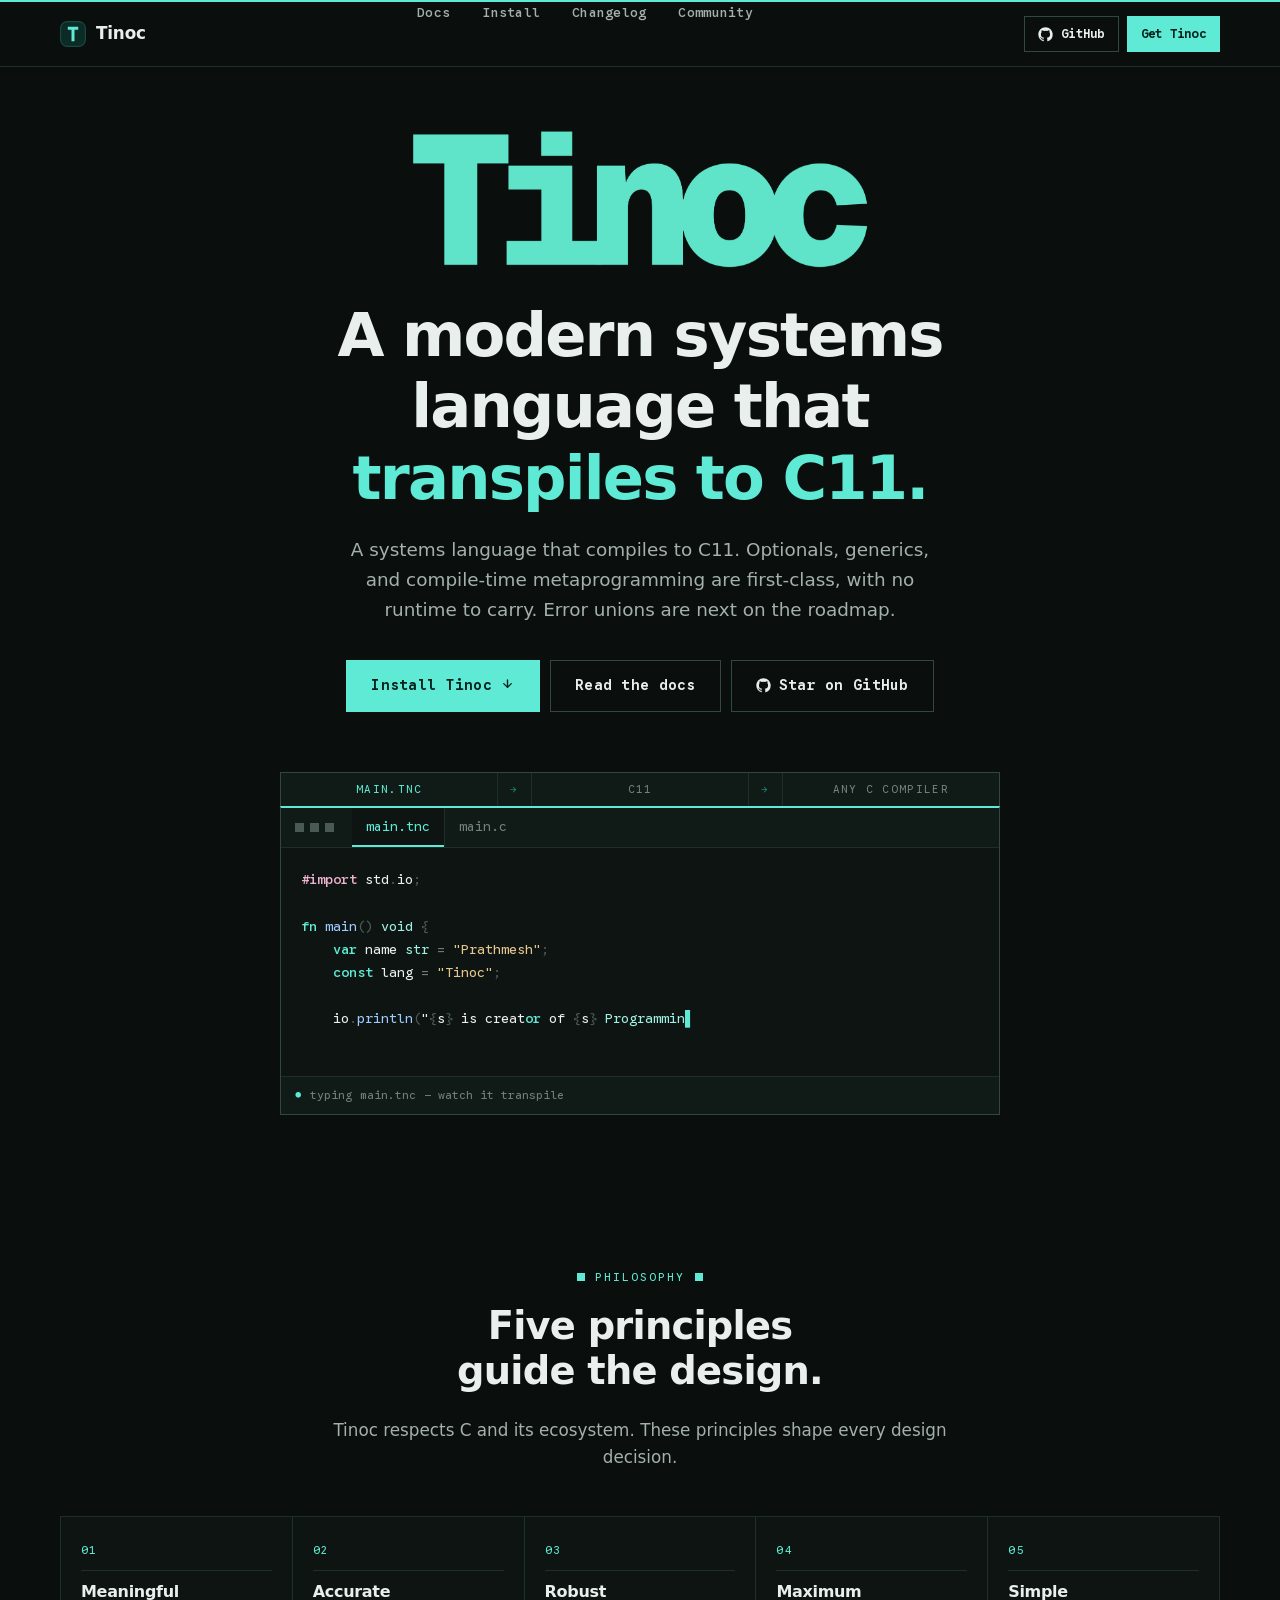
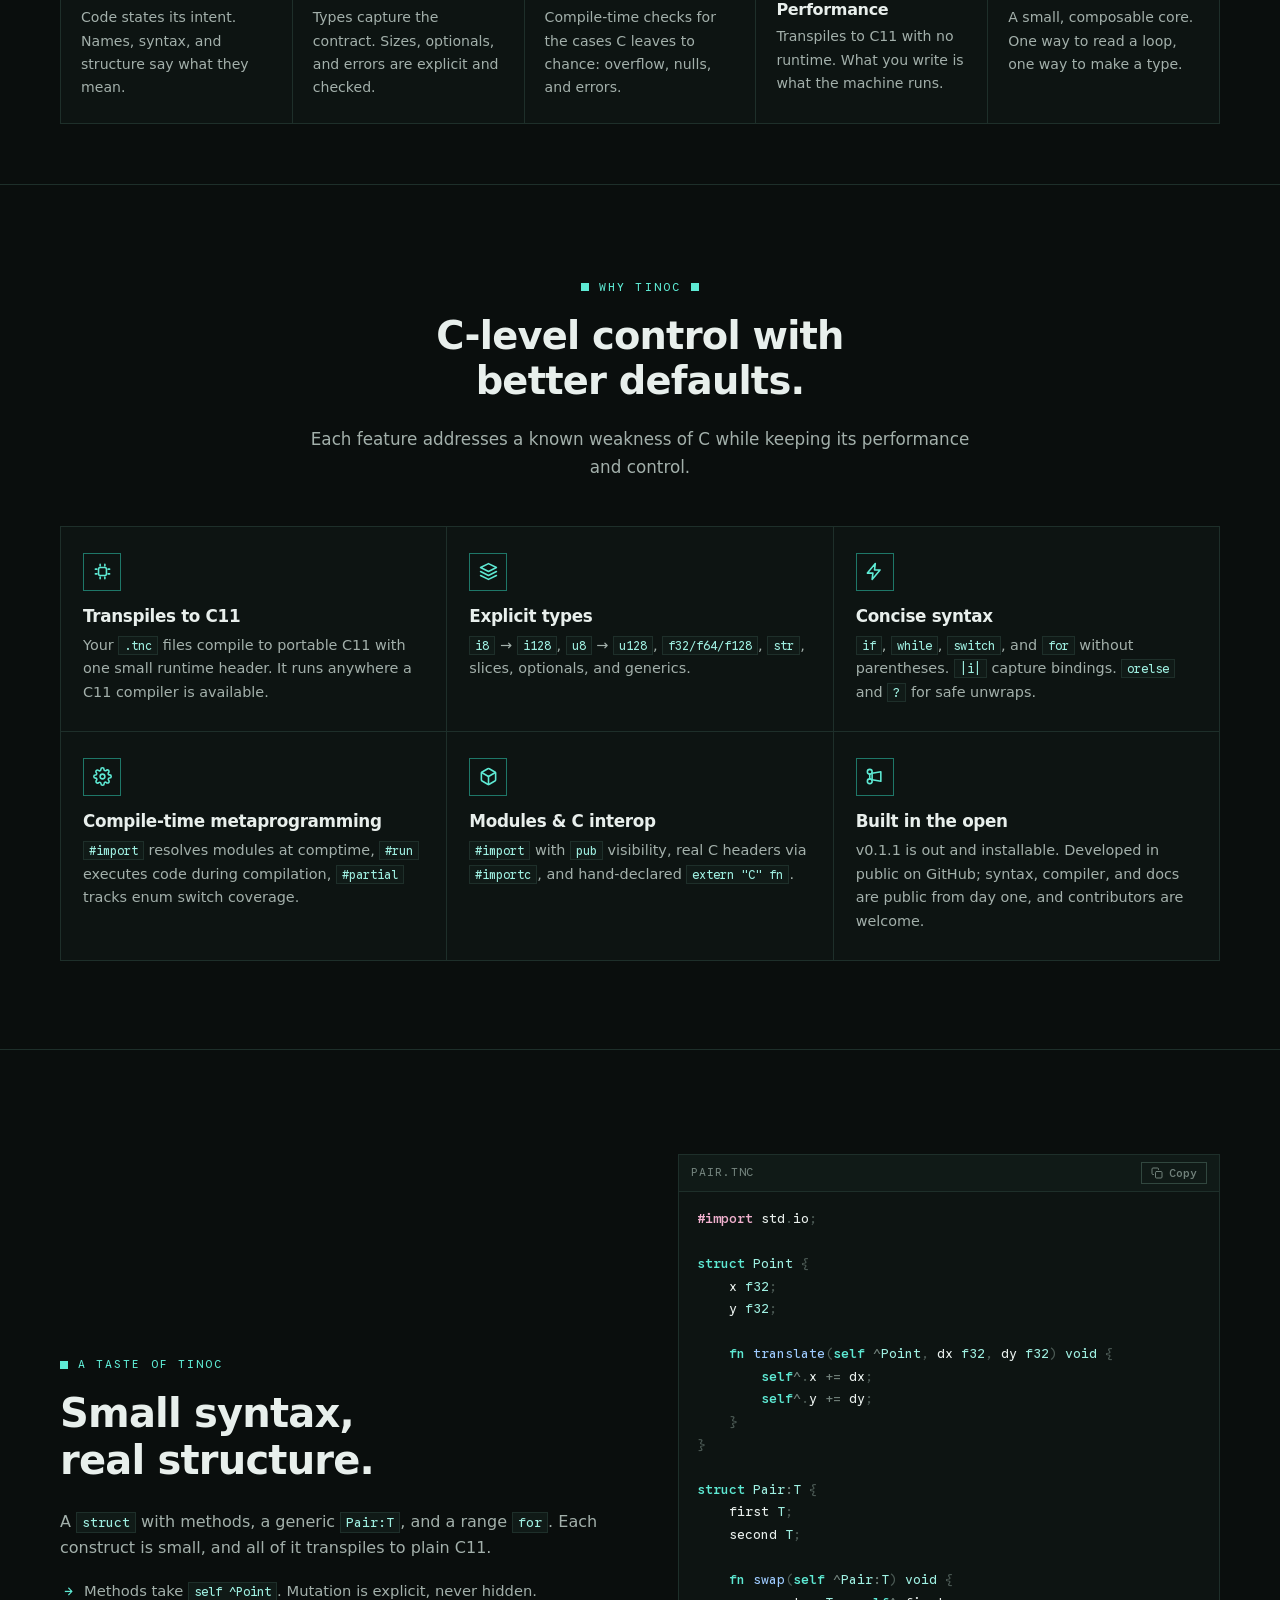
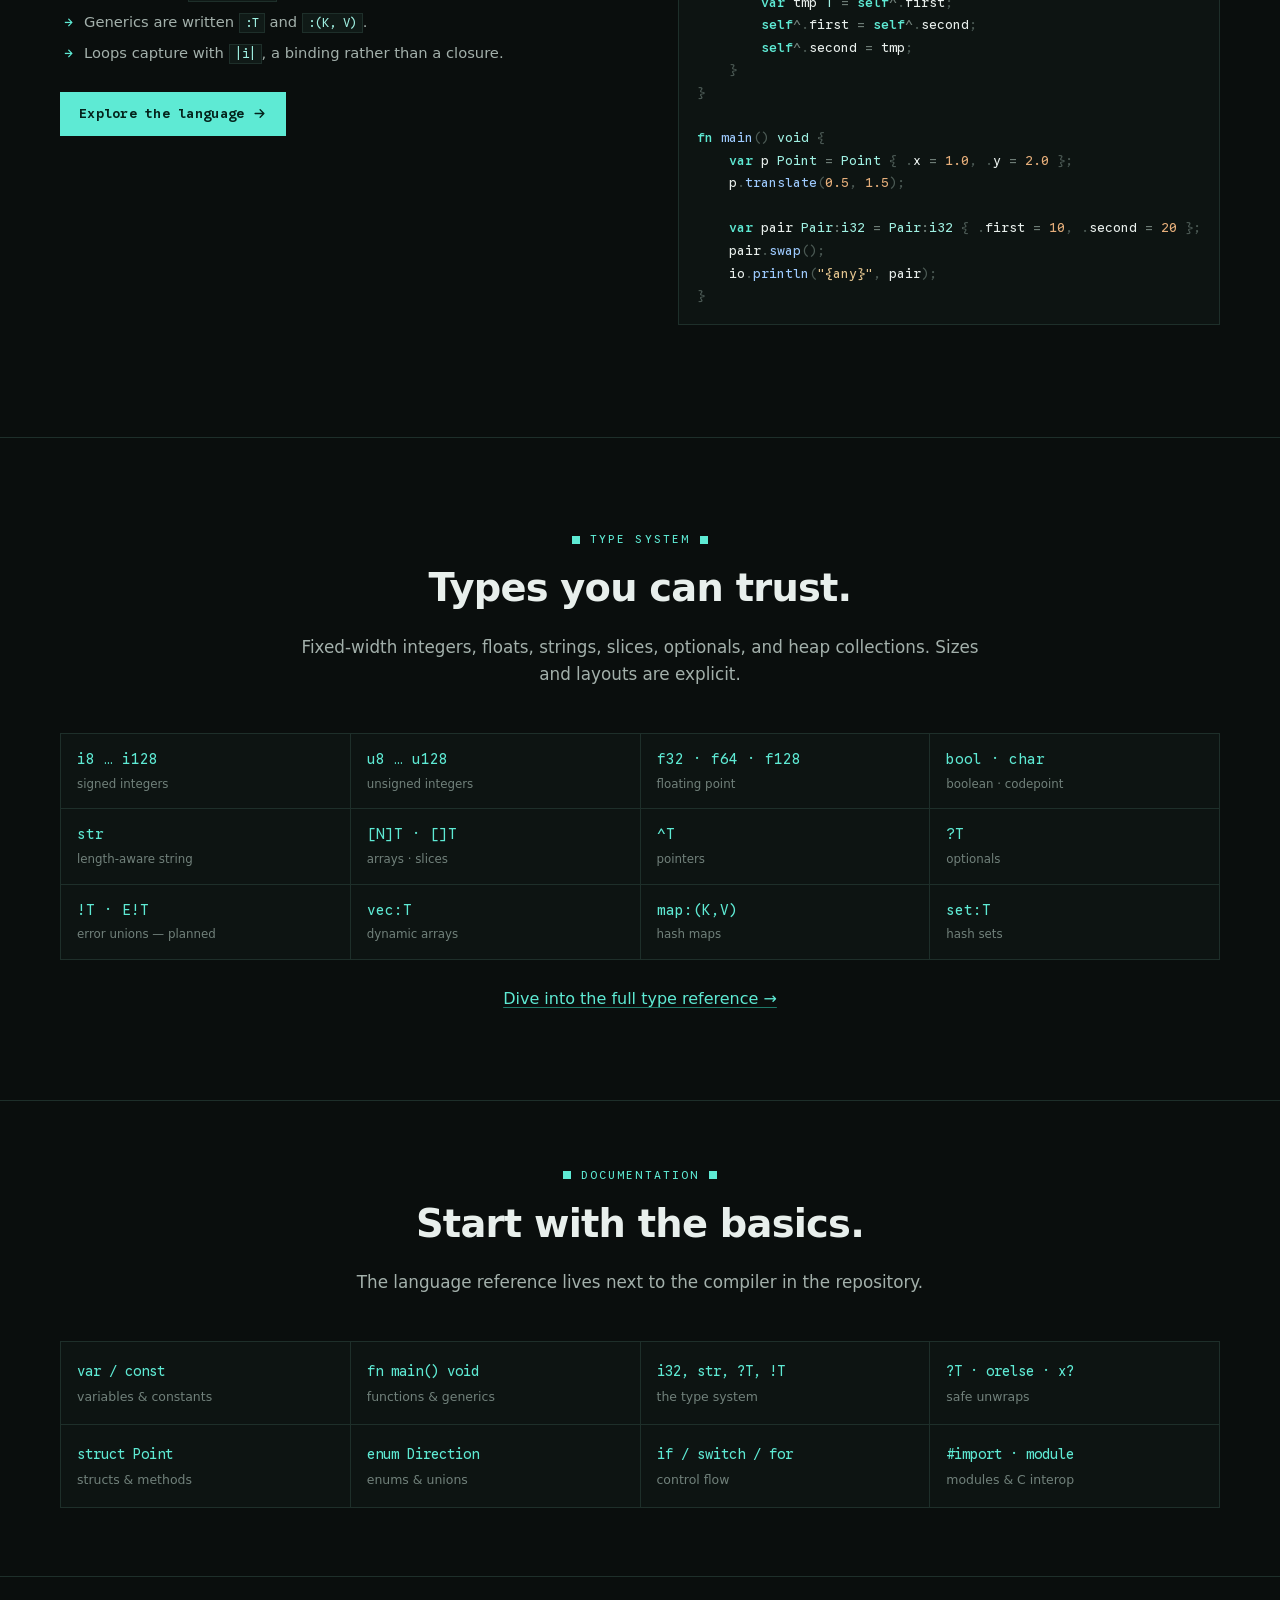
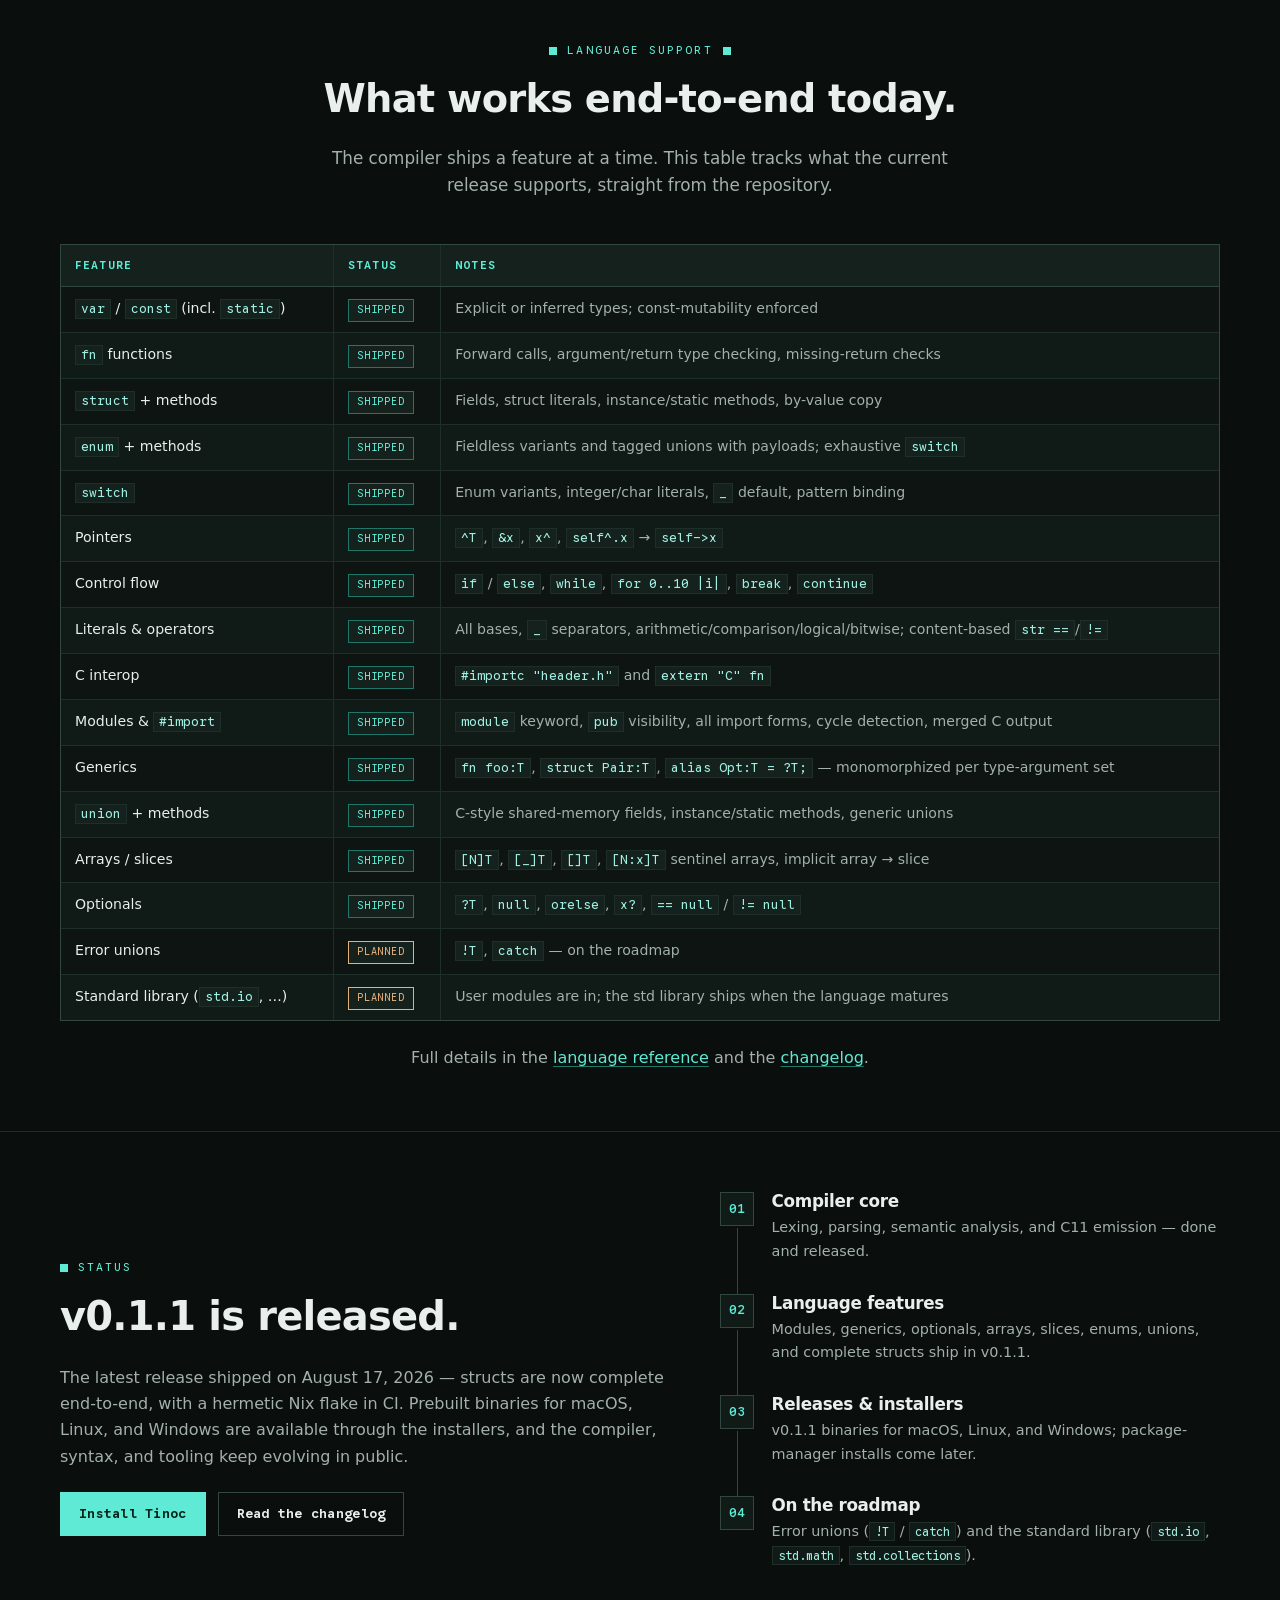
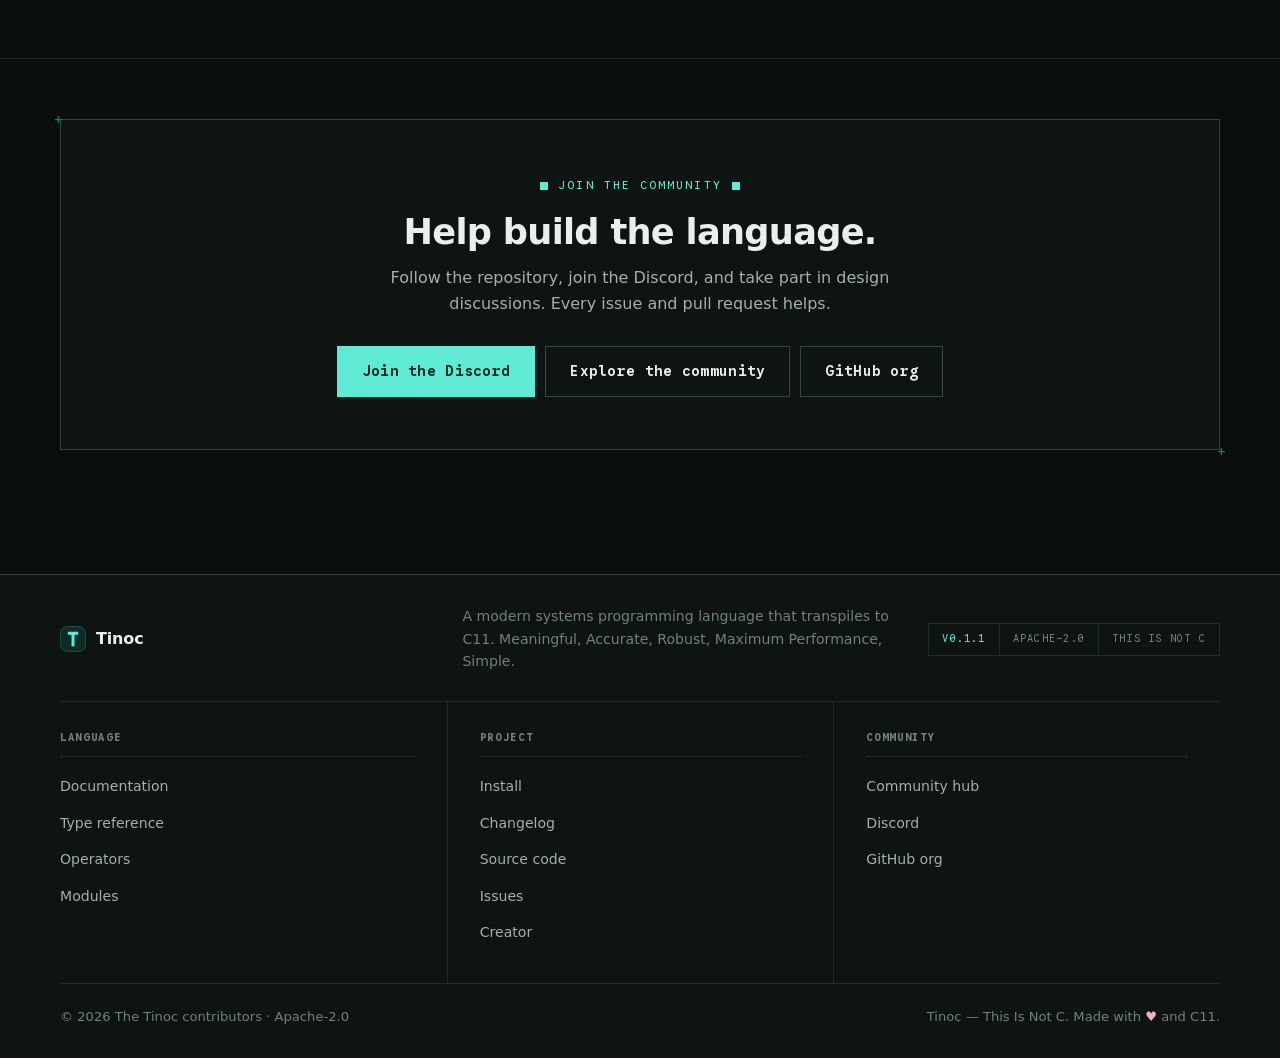
==== commit 28c2b274: "content: update site for the Tinoc v0.1.1 release - Changelog page: convert Unreleased block into re" ====
--- a/index.html
+++ b/index.html
@@ -52,7 +52,7 @@
     "name": "Prathmesh Barot",
     "url": "https://github.com/pbarot2009"
   },
-  "softwareVersion": "0.1.0"
+  "softwareVersion": "0.1.1"
 }
 </script>
 </head>
@@ -194,7 +194,7 @@
       <div class="feature-card reveal">
         <div class="feature-icon"><svg viewBox="0 0 24 24" fill="none" stroke="currentColor" stroke-width="2" stroke-linecap="round" stroke-linejoin="round" aria-hidden="true"><circle cx="6" cy="6" r="3"/><circle cx="6" cy="18" r="3"/><path d="M6 9v6M20 6l-11 2v8l11 2V6Z"/></svg></div>
         <h3>Built in the open</h3>
-        <p>v0.1.0 is out and installable. Developed in public on GitHub; syntax, compiler, and docs are public from day one, and contributors are welcome.</p>
+        <p>v0.1.1 is out and installable. Developed in public on GitHub; syntax, compiler, and docs are public from day one, and contributors are welcome.</p>
       </div>
     </div>
   </div>
@@ -373,11 +373,12 @@
     <div class="split">
       <div class="reveal">
         <span class="eyebrow">Status</span>
-        <h2 style="font-size:clamp(1.8rem,3.4vw,2.5rem)">v0.1.0 is released.</h2>
+        <h2 style="font-size:clamp(1.8rem,3.4vw,2.5rem)">v0.1.1 is released.</h2>
         <p class="muted">
-          The first public release shipped on August 5, 2026. Prebuilt binaries for
-          macOS, Linux, and Windows are available through the installers, and the
-          compiler, syntax, and tooling keep evolving in public.
+          The latest release shipped on August 17, 2026 — structs are now complete
+          end-to-end, with a hermetic Nix flake in CI. Prebuilt binaries for macOS,
+          Linux, and Windows are available through the installers, and the compiler,
+          syntax, and tooling keep evolving in public.
         </p>
         <div style="display:flex;gap:12px;flex-wrap:wrap;margin-top:22px">
           <a class="btn btn-primary" href="install.html">Install Tinoc</a>
@@ -392,11 +393,11 @@
           </li>
           <li>
             <h3>Language features</h3>
-            <p>Modules, generics, optionals, arrays, slices, enums, and unions ship in v0.1.0.</p>
+            <p>Modules, generics, optionals, arrays, slices, enums, unions, and complete structs ship in v0.1.1.</p>
           </li>
           <li>
             <h3>Releases &amp; installers</h3>
-            <p>v0.1.0 binaries for macOS, Linux, and Windows; package-manager installs come later.</p>
+            <p>v0.1.1 binaries for macOS, Linux, and Windows; package-manager installs come later.</p>
           </li>
           <li>
             <h3>On the roadmap</h3>
@@ -440,7 +441,7 @@
       </a>
       <p>A modern systems programming language that transpiles to C11. Meaningful, Accurate, Robust, Maximum Performance, Simple.</p>
       <div class="footer-spec" aria-label="Project facts">
-        <span>v0.1.0</span>
+        <span>v0.1.1</span>
         <span>Apache-2.0</span>
         <span>This Is Not C</span>
       </div>
